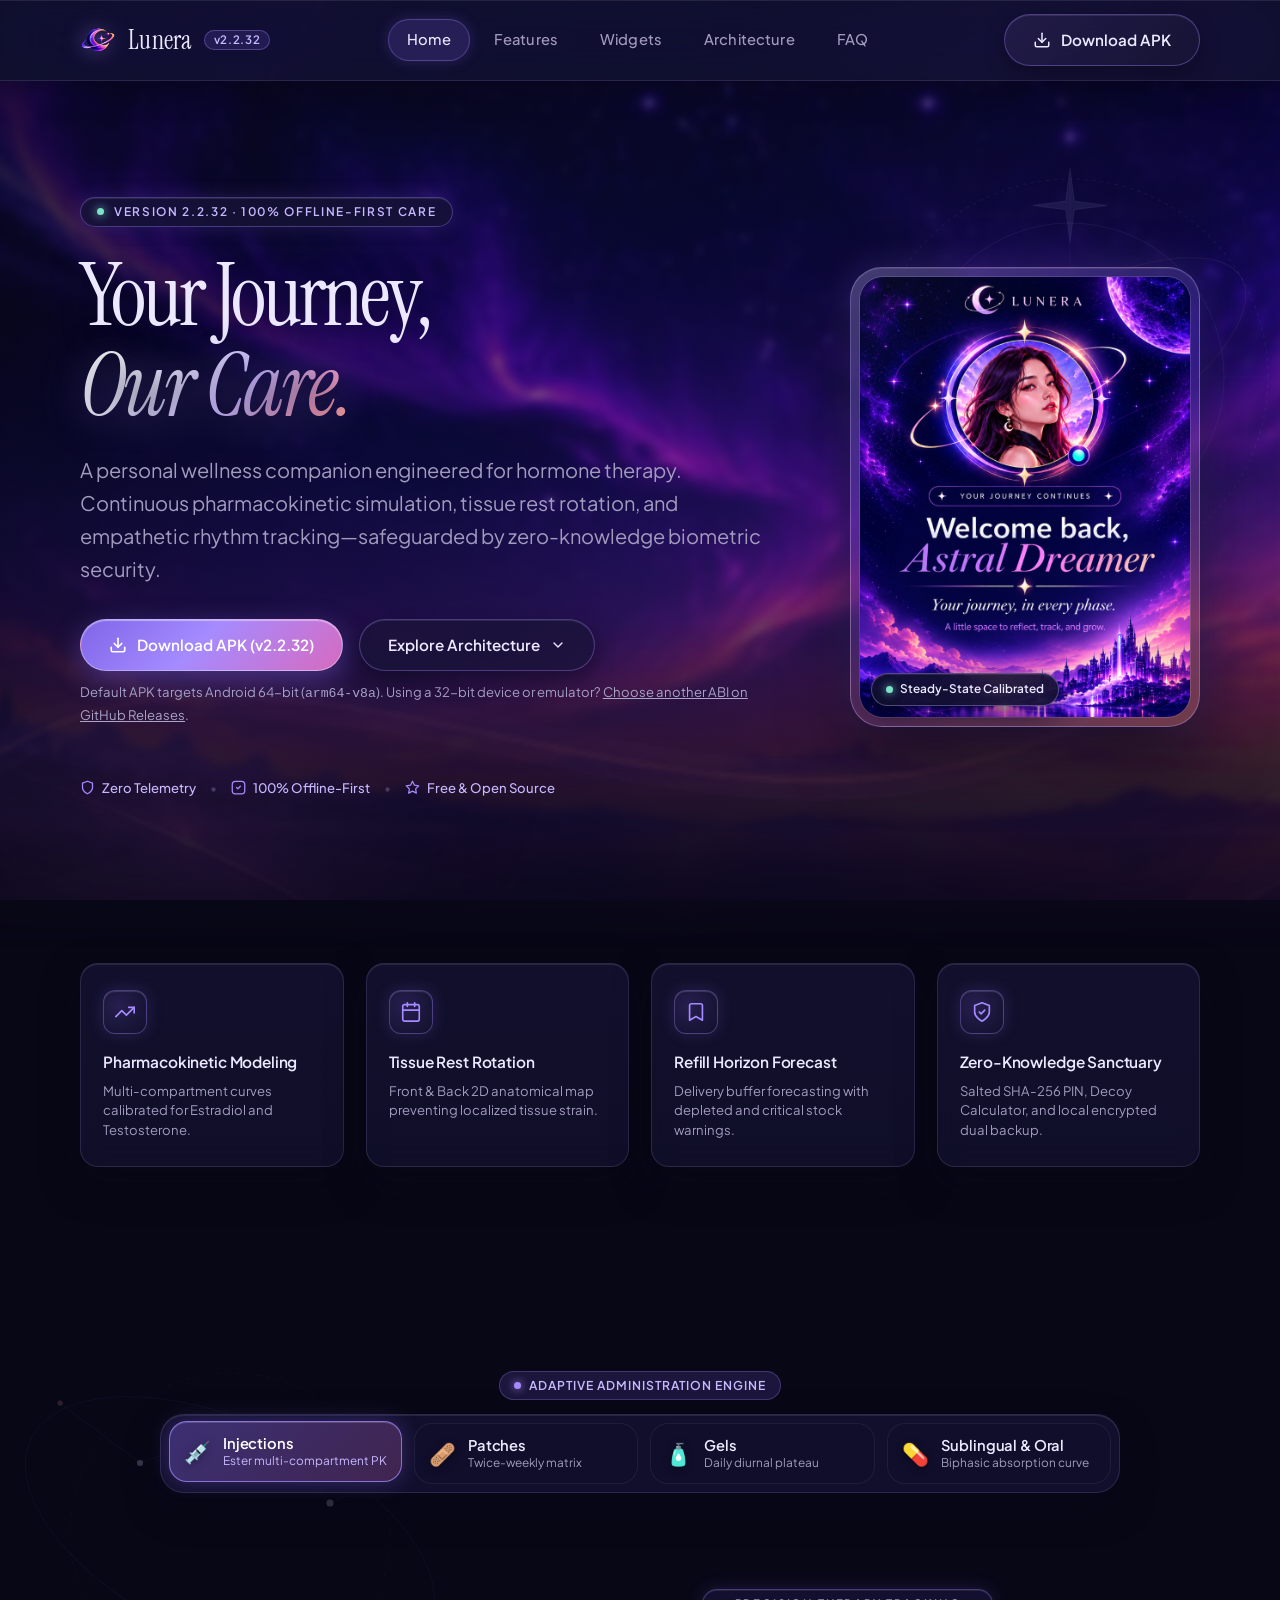
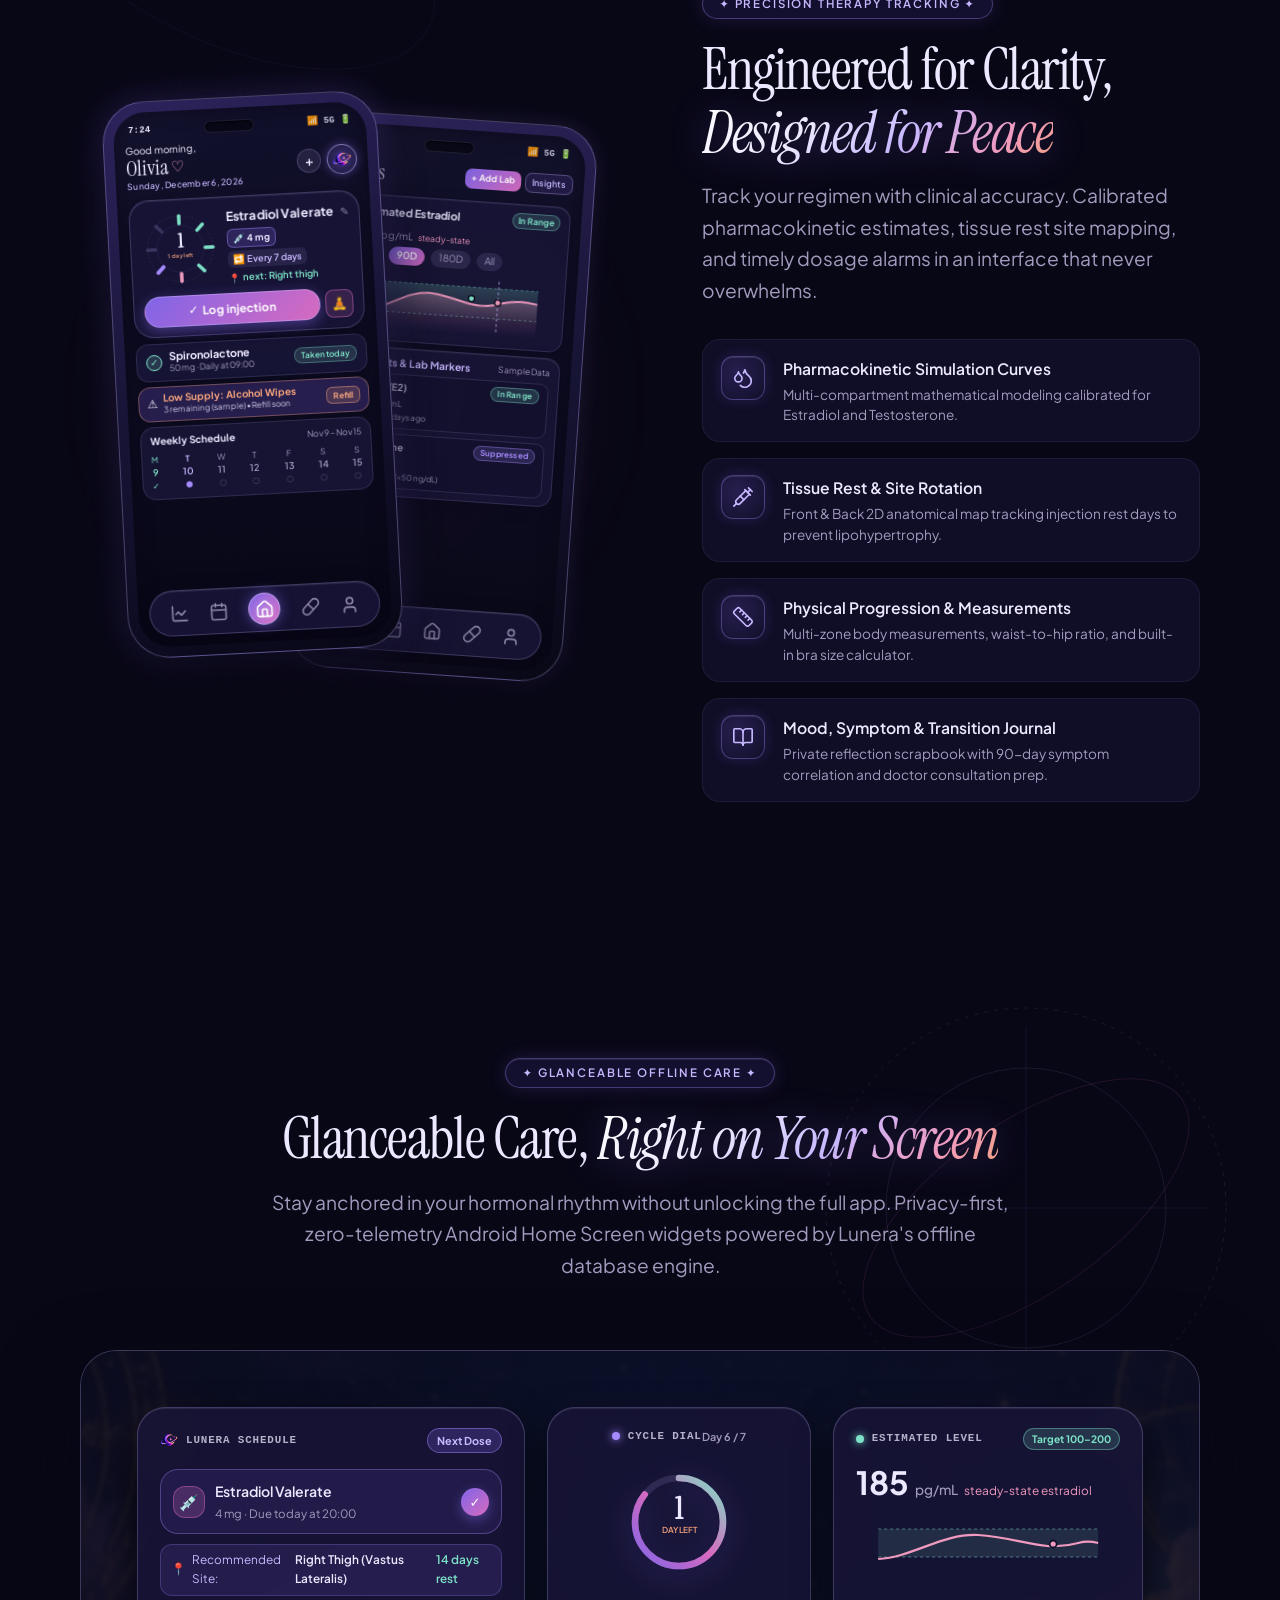
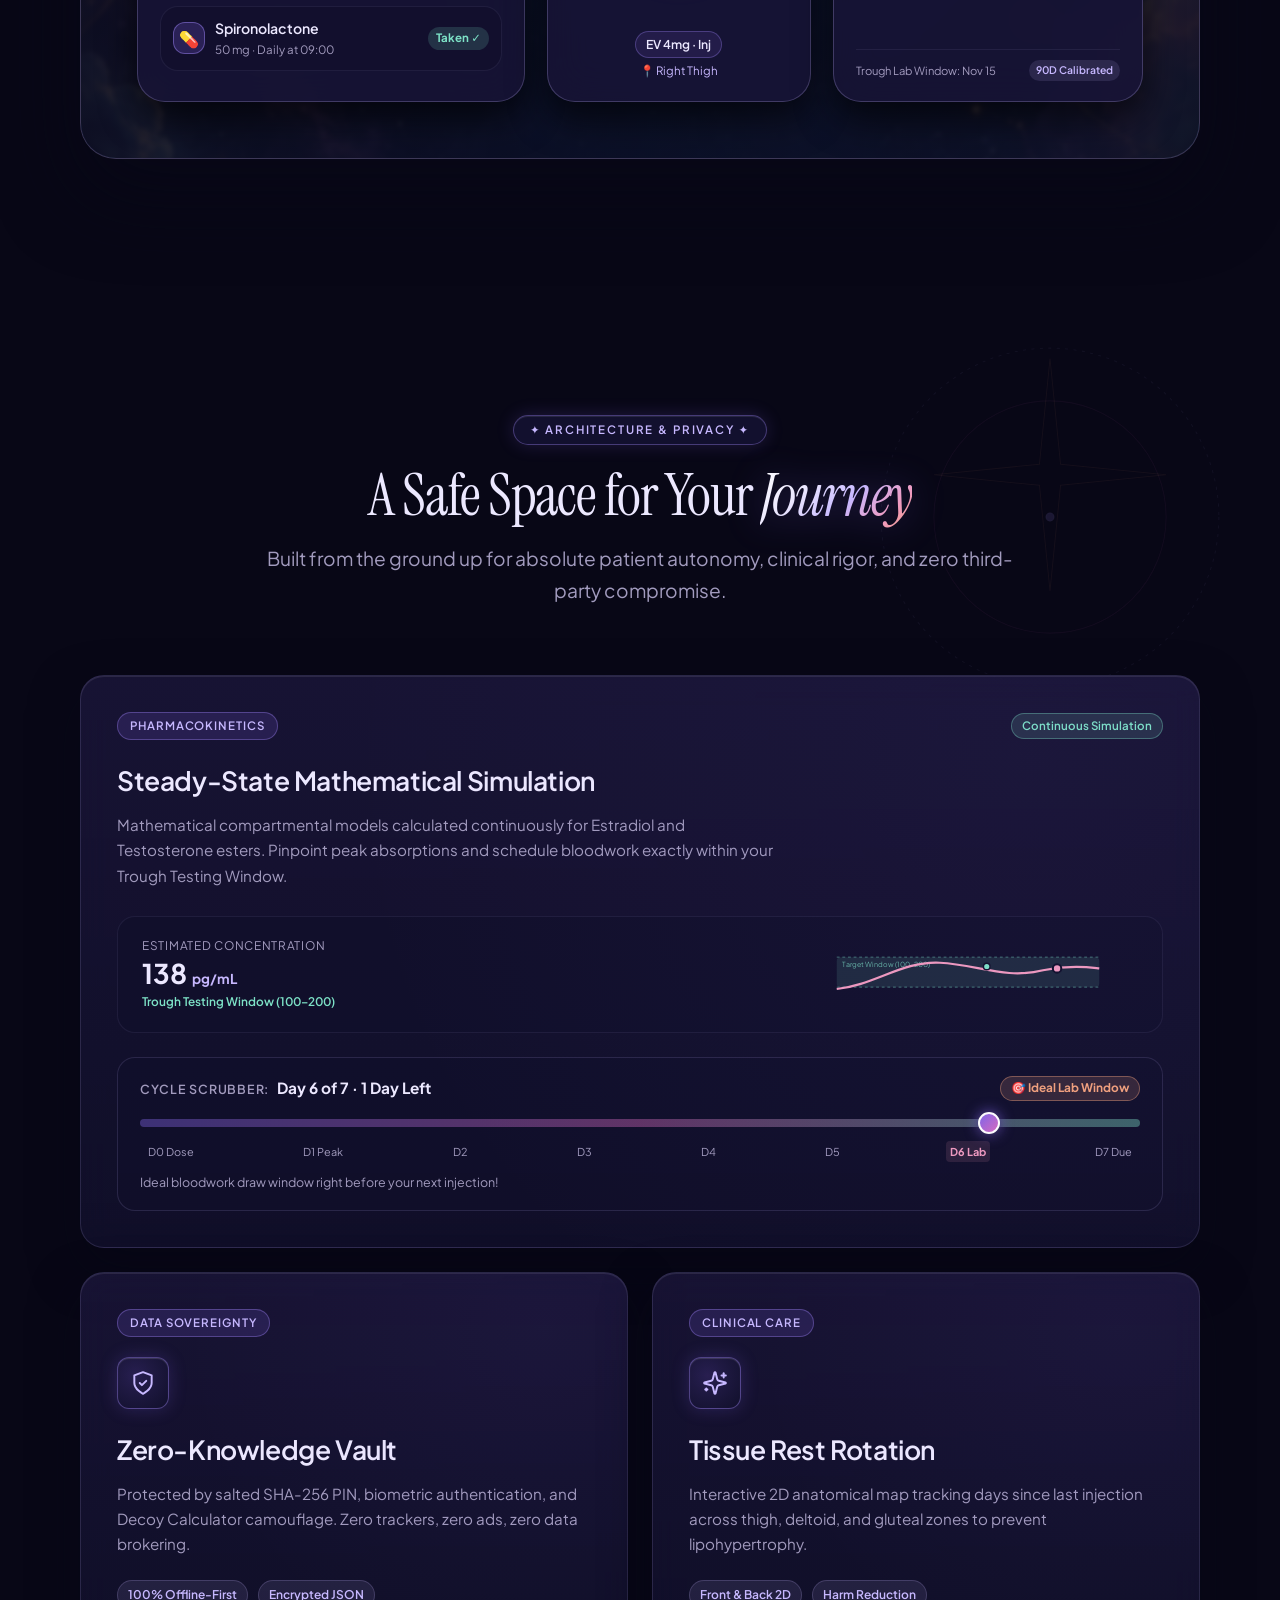
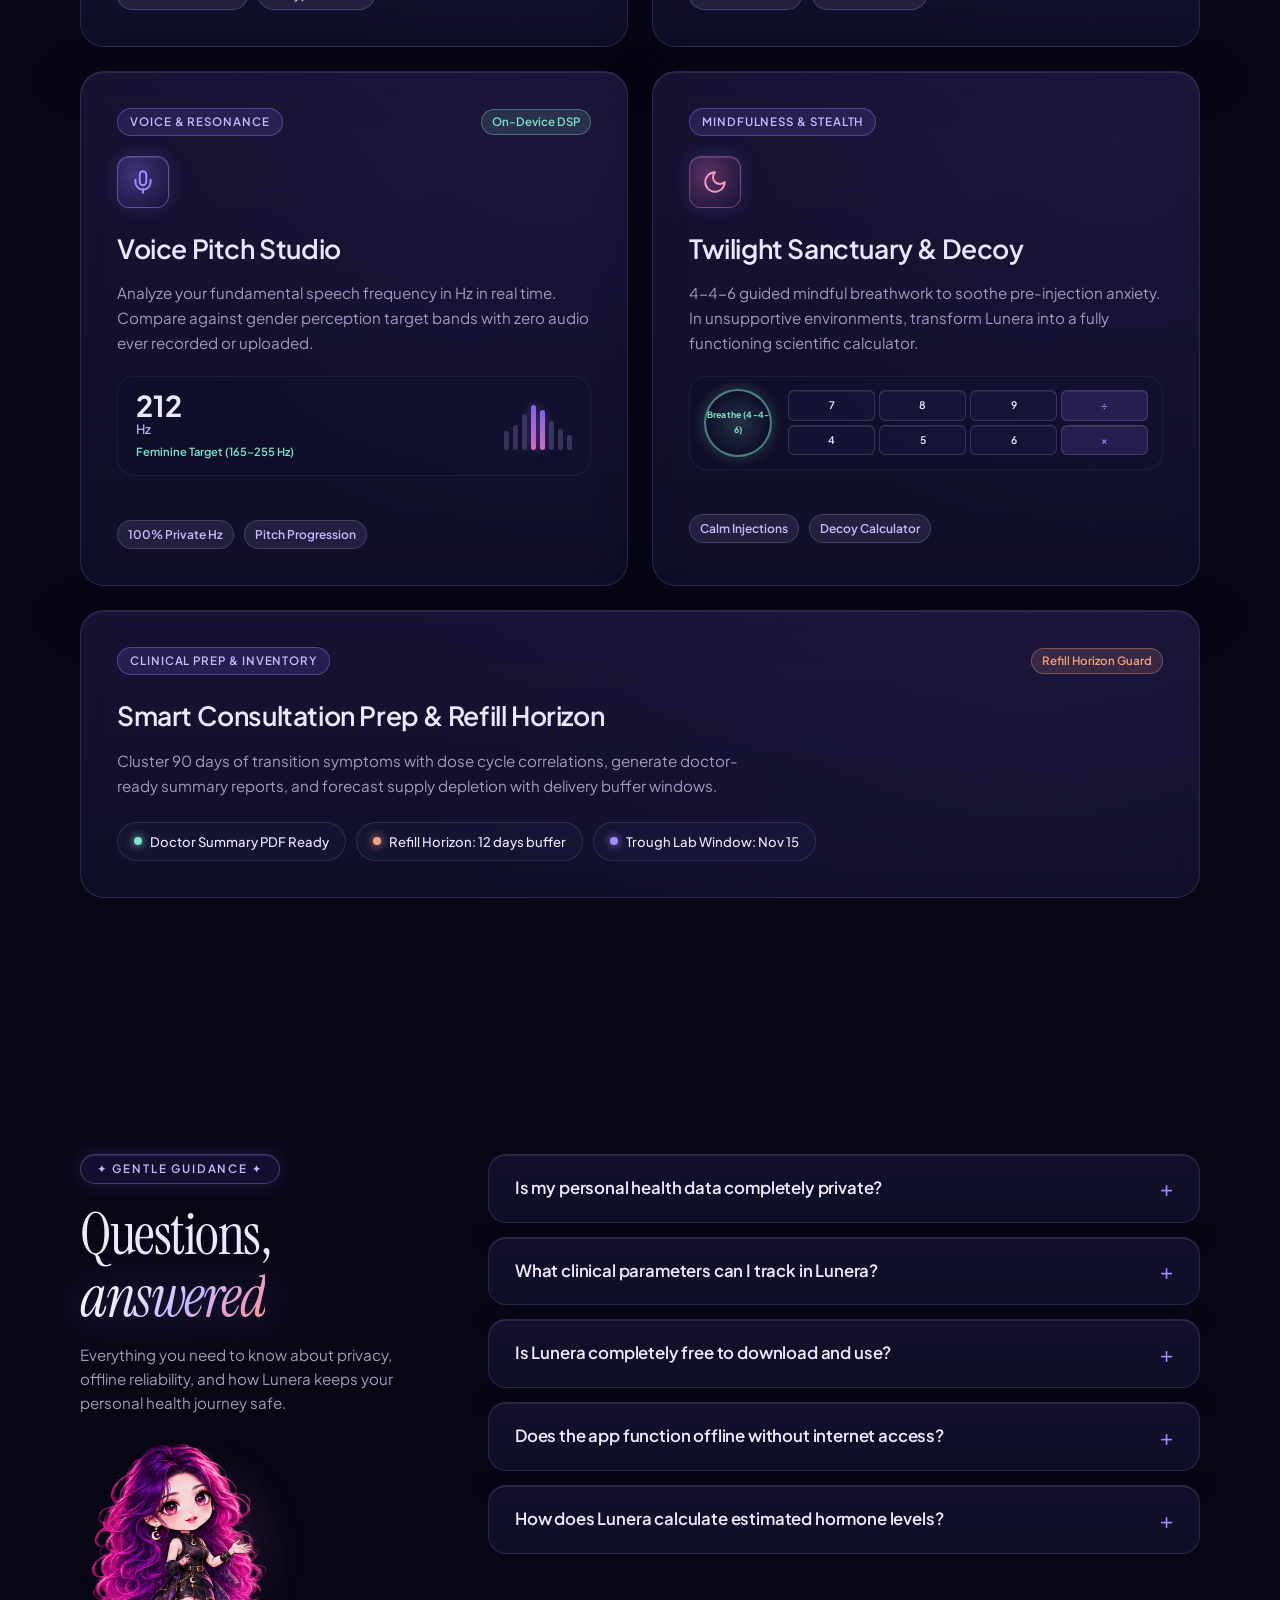
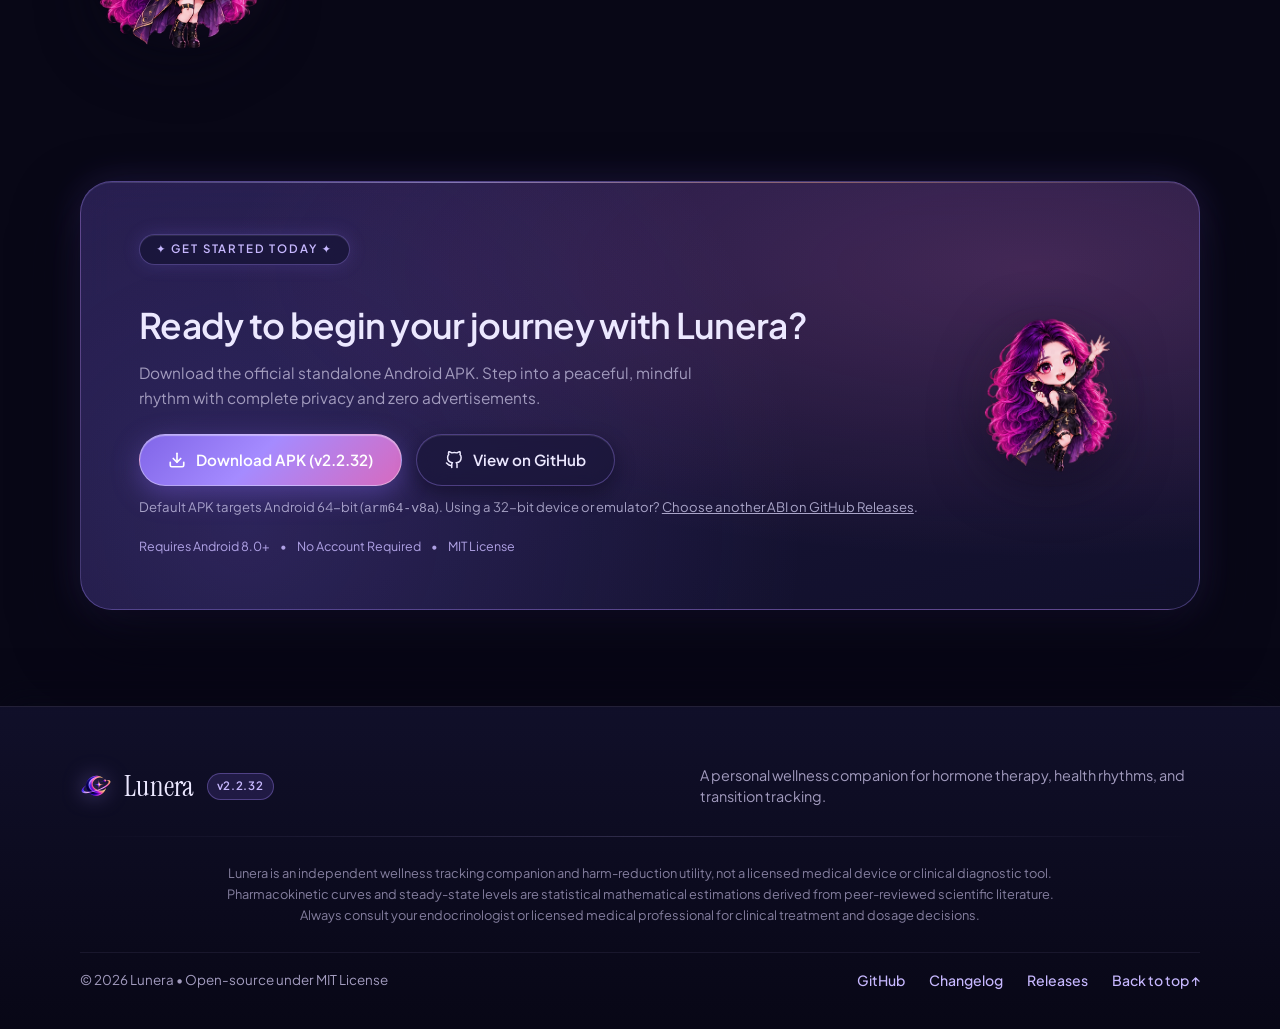
==== docs/index.html @ 84890cba "fix: repair Android RemoteViews widgets and split release APKs per ABI (v2.2.32)" ====
<!DOCTYPE html>
<html lang="en">
<head>
  <meta charset="utf-8">
  <meta name="viewport" content="width=device-width, initial-scale=1, viewport-fit=cover">
  <title>Lunera — Your Journey, Our Care | Hormone Therapy &amp; Wellness Companion</title>
  <meta name="description" content="Lunera is a private, clinical-grade wellness companion for hormone therapy. Pharmacokinetic modeling, tissue rest rotation, and empathetic rhythm tracking—safeguarded by biometric security.">
  <meta name="keywords" content="Lunera, HRT tracker, hormone therapy, estradiol, testosterone, pharmacokinetic simulation, bra size calculator, privacy health app, offline first, eternal dusk">
  <meta name="author" content="Lunera">
  <meta name="theme-color" content="#080716">

  <!-- Open Graph / Social Meta -->
  <meta property="og:type" content="website">
  <meta property="og:title" content="Lunera — Your Journey, Our Care">
  <meta property="og:description" content="A private, clinical-grade wellness companion for your HRT journey. Pharmacokinetic modeling, tissue rest rotation, and biometric security.">
  <meta property="og:image" content="images/logo.png">
  <meta name="twitter:card" content="summary_large_image">
  <meta name="twitter:title" content="Lunera — Your Journey, Our Care">
  <meta name="twitter:description" content="A personal health companion for your HRT journey.">
  <meta name="twitter:image" content="images/logo.png">

  <!-- Favicon -->
  <link rel="icon" type="image/png" href="images/icon.png">

  <!-- Fonts: Instrument Serif & Plus Jakarta Sans (Eternal Dusk) -->
  <link rel="preconnect" href="https://fonts.googleapis.com">
  <link rel="preconnect" href="https://fonts.gstatic.com" crossorigin>
  <link href="https://fonts.googleapis.com/css2?family=Instrument+Serif:ital@0;1&family=Plus+Jakarta+Sans:wght@300;400;500;600;700&display=swap" rel="stylesheet">

  <!-- Stylesheet -->
  <link rel="stylesheet" href="style.css">
</head>
<body>
  <!-- Ambient Atmospheric Lighting Elements -->
  <div class="ambient-mesh" aria-hidden="true">
    <div class="mesh-glow glow-top-right"></div>
    <div class="mesh-glow glow-mid-left"></div>
    <div class="mesh-glow glow-bottom-right"></div>
  </div>

  <!-- Site Header (Floating Frosted Glass Navigation Bar) -->
  <header class="site-header" id="site-header">
    <div class="nav-wrap">
      <a class="logo" href="#home" aria-label="Lunera home">
        <div class="logo-mark">
          <img src="images/logo.png" alt="Lunera Eternal Dusk Crescent" class="logo-img">
        </div>
        <span class="logo-text">Lunera</span>
        <span class="app-version-tag">v2.2.32</span>
      </a>
      <nav aria-label="Main Navigation">
        <ul class="nav-list">
          <li><a class="nav-link on" href="#home"><span>Home</span></a></li>
          <li><a class="nav-link" href="#features"><span>Features</span></a></li>
          <li><a class="nav-link" href="#widgets"><span>Widgets</span></a></li>
          <li><a class="nav-link" href="#architecture"><span>Architecture</span></a></li>
          <li><a class="nav-link" href="#faq"><span>FAQ</span></a></li>
        </ul>
      </nav>
      <div class="header-action-group">
        <a class="btn btn-header-cta apk-download-btn" href="https://github.com/valynlove/lunera/releases/latest/download/Lunera.apk">
          <span class="btn-shimmer" aria-hidden="true"></span>
          <svg class="btn-svg-ico" viewBox="0 0 24 24" fill="none" stroke="currentColor" stroke-width="2" stroke-linecap="round" stroke-linejoin="round" aria-hidden="true">
            <path d="M21 15v4a2 2 0 0 1-2 2H5a2 2 0 0 1-2-2v-4"/>
            <polyline points="7 10 12 15 17 10"/>
            <line x1="12" y1="15" x2="12" y2="3"/>
          </svg>
          <span>Download APK</span>
        </a>
      </div>
    </div>
  </header>

  <!-- Hero Section (Spacious Editorial Art Direction) -->
  <section class="hero" id="home">
    <div class="hero-backdrop" aria-hidden="true"></div>
    <div class="hero-inner">
      <!-- Eternal Dusk Orbital Watermark -->
      <svg class="bg-watermark wm-hero" viewBox="0 0 400 400" fill="none" stroke="rgba(199,184,255,0.12)" stroke-width="1" aria-hidden="true">
        <circle cx="200" cy="200" r="180" stroke-dasharray="3 4"/>
        <circle cx="200" cy="200" r="140"/>
        <circle cx="200" cy="200" r="95" stroke-dasharray="2 3" stroke="rgba(215,106,191,0.14)"/>
        <circle cx="200" cy="200" r="45"/>
        <line x1="20" y1="200" x2="380" y2="200" stroke="rgba(165,139,255,0.08)"/>
        <line x1="200" y1="20" x2="200" y2="380" stroke="rgba(165,139,255,0.08)"/>
        <ellipse cx="200" cy="200" rx="180" ry="70" transform="rotate(-30 200 200)" stroke="rgba(242,161,124,0.12)"/>
        <polygon points="200,10 204,40 234,44 204,48 200,78 196,48 166,44 196,40" fill="rgba(199,184,255,0.16)"/>
      </svg>

      <div class="hero-copy">
        <div class="hero-kicker">
          <span class="kicker-glow-dot" aria-hidden="true"></span>
          <span>Version 2.2.32 · 100% Offline-First Care</span>
        </div>
        <h1 class="hero-title">
          Your Journey,<br>
          <em class="hero-title-accent">Our Care.</em>
        </h1>
        <p class="hero-lead">
          A personal wellness companion engineered for hormone therapy. Continuous pharmacokinetic simulation, tissue rest rotation, and empathetic rhythm tracking—safeguarded by zero-knowledge biometric security.
        </p>
        <div class="hero-actions">
          <a class="btn btn-primary apk-download-btn" id="hero-download-btn" href="https://github.com/valynlove/lunera/releases/latest/download/Lunera.apk">
            <span class="btn-shimmer" aria-hidden="true"></span>
            <svg class="btn-svg-ico" viewBox="0 0 24 24" fill="none" stroke="currentColor" stroke-width="2.2" stroke-linecap="round" stroke-linejoin="round" aria-hidden="true">
              <path d="M21 15v4a2 2 0 0 1-2 2H5a2 2 0 0 1-2-2v-4"/>
              <polyline points="7 10 12 15 17 10"/>
              <line x1="12" y1="15" x2="12" y2="3"/>
            </svg>
            <span>Download APK</span>
          </a>
          <a class="btn btn-secondary" href="#features">
            <span>Explore Architecture</span>
            <svg class="btn-arrow" viewBox="0 0 24 24" fill="none" stroke="currentColor" stroke-width="2" stroke-linecap="round" stroke-linejoin="round" aria-hidden="true">
              <polyline points="6 9 12 15 18 9"/>
            </svg>
          </a>
        </div>
        <p class="hero-abi-note" style="margin-top: 10px; font-size: 0.82rem; color: var(--text-muted, #a9a4c8);">
          Default APK targets Android 64-bit (<code>arm64-v8a</code>). Using a 32-bit device or emulator?
          <a href="https://github.com/valynlove/lunera/releases/latest" target="_blank" rel="noopener noreferrer" style="color: inherit; text-decoration: underline;">Choose another ABI on GitHub Releases</a>.
        </p>
        <div class="hero-proof-bar">
          <div class="proof-item">
            <svg class="proof-icon" viewBox="0 0 24 24" fill="none" stroke="currentColor" stroke-width="2" stroke-linecap="round" stroke-linejoin="round" aria-hidden="true">
              <path d="M12 22s8-4 8-10V5l-8-3-8 3v7c0 6 8 10 8 10z"/>
            </svg>
            <span>Zero Telemetry</span>
          </div>
          <span class="proof-dot" aria-hidden="true">•</span>
          <div class="proof-item">
            <svg class="proof-icon" viewBox="0 0 24 24" fill="none" stroke="currentColor" stroke-width="2" stroke-linecap="round" stroke-linejoin="round" aria-hidden="true">
              <rect x="2" y="2" width="20" height="20" rx="5" ry="5"/>
              <path d="m9 12 2 2 4-4"/>
            </svg>
            <span>100% Offline-First</span>
          </div>
          <span class="proof-dot" aria-hidden="true">•</span>
          <div class="proof-item">
            <svg class="proof-icon" viewBox="0 0 24 24" fill="none" stroke="currentColor" stroke-width="2" stroke-linecap="round" stroke-linejoin="round" aria-hidden="true">
              <polygon points="12 2 15.09 8.26 22 9.27 17 14.14 18.18 21.02 12 17.77 5.82 21.02 7 14.14 2 9.27 8.91 8.26 12 2"/>
            </svg>
            <span>Free &amp; Open Source</span>
          </div>
        </div>
      </div>

      <div class="hero-card-wrap">
        <figure class="hero-showcase-card">
          <img src="images/hero_card_dusk.jpg" alt="Lunera Eternal Dusk companion showcase card" loading="eager">
          <div class="hero-card-sheen" aria-hidden="true"></div>
          <div class="hero-card-floating-badge" aria-hidden="true">
            <span class="badge-dot-mint"></span>
            <span>Steady-State Calibrated</span>
          </div>
        </figure>
      </div>
    </div>
  </section>

  <div class="wrap">
    <!-- Highlights & Architectural Telemetry Strip -->
    <section class="telemetry-strip" aria-label="Core Capabilities">
      <div class="telemetry-grid">
        <div class="telemetry-card">
          <div class="telemetry-icon-box">
            <svg class="lucide-ico" viewBox="0 0 24 24" fill="none" stroke="currentColor" stroke-width="1.8" stroke-linecap="round" stroke-linejoin="round" aria-hidden="true">
              <polyline points="22 7 13.5 15.5 8.5 10.5 2 17"/>
              <polyline points="16 7 22 7 22 13"/>
            </svg>
          </div>
          <div class="telemetry-content">
            <h3 class="telemetry-title">Pharmacokinetic Modeling</h3>
            <p class="telemetry-desc">Multi-compartment curves calibrated for Estradiol and Testosterone.</p>
          </div>
        </div>

        <div class="telemetry-card">
          <div class="telemetry-icon-box">
            <svg class="lucide-ico" viewBox="0 0 24 24" fill="none" stroke="currentColor" stroke-width="1.8" stroke-linecap="round" stroke-linejoin="round" aria-hidden="true">
              <path d="M8 2v4"/>
              <path d="M16 2v4"/>
              <rect width="18" height="18" x="3" y="4" rx="2"/>
              <path d="M3 10h18"/>
            </svg>
          </div>
          <div class="telemetry-content">
            <h3 class="telemetry-title">Tissue Rest Rotation</h3>
            <p class="telemetry-desc">Front &amp; Back 2D anatomical map preventing localized tissue strain.</p>
          </div>
        </div>

        <div class="telemetry-card">
          <div class="telemetry-icon-box">
            <svg class="lucide-ico" viewBox="0 0 24 24" fill="none" stroke="currentColor" stroke-width="1.8" stroke-linecap="round" stroke-linejoin="round" aria-hidden="true">
              <path d="m19 21-7-4-7 4V5a2 2 0 0 1 2-2h10a2 2 0 0 1 2 2v16z"/>
            </svg>
          </div>
          <div class="telemetry-content">
            <h3 class="telemetry-title">Refill Horizon Forecast</h3>
            <p class="telemetry-desc">Delivery buffer forecasting with depleted and critical stock warnings.</p>
          </div>
        </div>

        <div class="telemetry-card">
          <div class="telemetry-icon-box">
            <svg class="lucide-ico" viewBox="0 0 24 24" fill="none" stroke="currentColor" stroke-width="1.8" stroke-linecap="round" stroke-linejoin="round" aria-hidden="true">
              <path d="M12 22s8-4 8-10V5l-8-3-8 3v7c0 6 8 10 8 10z"/>
              <path d="m9 12 2 2 4-4"/>
            </svg>
          </div>
          <div class="telemetry-content">
            <h3 class="telemetry-title">Zero-Knowledge Sanctuary</h3>
            <p class="telemetry-desc">Salted SHA-256 PIN, Decoy Calculator, and local encrypted dual backup.</p>
          </div>
        </div>
      </div>
    </section>

    <!-- Comprehensive HRT Tracking Section (Dual Interactive In-App Mockups) -->
    <section class="track" id="features">
      <!-- Constellation Map Watermark -->
      <svg class="bg-watermark wm-track" viewBox="0 0 500 500" fill="none" stroke="rgba(165,139,255,0.12)" stroke-width="1" aria-hidden="true">
        <ellipse cx="250" cy="250" rx="220" ry="110" transform="rotate(25 250 250)"/>
        <circle cx="250" cy="250" r="160" stroke-dasharray="4 6" stroke="rgba(215,106,191,0.12)"/>
        <line x1="80" y1="120" x2="160" y2="180"/>
        <line x1="160" y1="180" x2="270" y2="140"/>
        <line x1="270" y1="140" x2="350" y2="220"/>
        <line x1="350" y1="220" x2="420" y2="190"/>
        <circle cx="80" cy="120" r="2.5" fill="rgba(242,161,124,0.35)"/>
        <circle cx="160" cy="180" r="3" fill="rgba(236,232,255,0.45)"/>
        <circle cx="270" cy="140" r="2.5" fill="rgba(215,106,191,0.35)"/>
        <circle cx="350" cy="220" r="3.5" fill="rgba(236,232,255,0.5)"/>
        <circle cx="420" cy="190" r="2.5" fill="rgba(199,184,255,0.4)"/>
      </svg>

      <!-- Multi-Route Administration Selector Pill Bar -->
      <div class="route-switcher-wrap" aria-label="Administration Routes">
        <div class="route-switcher-kicker">
          <span class="route-pulse-dot" aria-hidden="true"></span>
          <span>Adaptive Administration Engine</span>
        </div>
        <div class="route-pills-bar" role="tablist" aria-label="Select therapy route">
          <button class="route-pill active" data-route="inj" role="tab" aria-selected="true" title="Intramuscular & Subcutaneous Injections">
            <span class="route-pill-ico">💉</span>
            <div class="route-pill-text">
              <strong class="route-pill-name">Injections</strong>
              <span class="route-pill-detail">Ester multi-compartment PK</span>
            </div>
          </button>
          <button class="route-pill" data-route="patch" role="tab" aria-selected="false" title="Transdermal Matrix Patches">
            <span class="route-pill-ico">🩹</span>
            <div class="route-pill-text">
              <strong class="route-pill-name">Patches</strong>
              <span class="route-pill-detail">Twice-weekly matrix</span>
            </div>
          </button>
          <button class="route-pill" data-route="gel" role="tab" aria-selected="false" title="Transdermal Gel Application">
            <span class="route-pill-ico">🧴</span>
            <div class="route-pill-text">
              <strong class="route-pill-name">Gels</strong>
              <span class="route-pill-detail">Daily diurnal plateau</span>
            </div>
          </button>
          <button class="route-pill" data-route="oral" role="tab" aria-selected="false" title="Sublingual & Oral Micronized">
            <span class="route-pill-ico">💊</span>
            <div class="route-pill-text">
              <strong class="route-pill-name">Sublingual &amp; Oral</strong>
              <span class="route-pill-detail">Biphasic absorption curve</span>
            </div>
          </button>
        </div>
      </div>

      <div class="phones" aria-hidden="true">
        <!-- Phone Mockup A: Home Screen (Foreground) -->
        <div class="phone a">
          <div class="screen phone-screen-app">
            <!-- Hardware Device Status Bar -->
            <div class="device-status-bar">
              <span class="status-time" id="phone-time-display">9:41</span>
              <span class="device-notch" aria-hidden="true"></span>
              <span class="status-icons">📶 5G 🔋</span>
            </div>

            <!-- In-App Home Header -->
            <div class="phone-header-row">
              <div class="phone-header-left">
                <span class="phone-header-greet" id="phone-greet-display">Good evening,</span>
                <span class="phone-header-name">Olivia <span class="phone-heart">♡</span></span>
                <span class="phone-header-date" id="phone-date-display">Monday, 9 November 2026</span>
              </div>
              <div class="phone-header-actions">
                <span class="phone-add-btn" title="Add Therapy">+</span>
                <div class="phone-avatar-badge">
                  <img src="images/logo.png" alt="Eternal Dusk Profile" class="phone-avatar-img">
                </div>
              </div>
            </div>

            <!-- Authentic Lunera DoseCard -->
            <div class="phone-dose-main-card">
              <div class="dose-card-top">
                <!-- Radial Cycle Dial -->
                <div class="dose-dial-wrap">
                  <svg class="phone-dial-svg" id="mockup-dial-svg" viewBox="0 0 100 100">
                    <circle cx="50" cy="50" r="42" fill="none" stroke="rgba(199,184,255,0.16)" stroke-width="1" stroke-dasharray="2,3"/>
                    <circle cx="50" cy="50" r="30" fill="none" stroke="rgba(165,139,255,0.14)" stroke-width="0.8"/>
                    <line x1="50" y1="8" x2="50" y2="18" stroke="#7DE2C7" stroke-width="4.5" stroke-linecap="round"/>
                    <line x1="79.7" y1="20.3" x2="72.6" y2="27.4" stroke="#7DE2C7" stroke-width="4.5" stroke-linecap="round"/>
                    <line x1="92" y1="50" x2="82" y2="50" stroke="#7DE2C7" stroke-width="4.5" stroke-linecap="round"/>
                    <line x1="79.7" y1="79.7" x2="72.6" y2="72.6" stroke="#7DE2C7" stroke-width="4.5" stroke-linecap="round"/>
                    <line x1="50" y1="92" x2="50" y2="82" stroke="#F09ABF" stroke-width="4.5" stroke-linecap="round"/>
                    <line x1="20.3" y1="79.7" x2="27.4" y2="72.6" stroke="#A58BFF" stroke-width="5" stroke-linecap="round"/>
                    <line x1="8" y1="50" x2="18" y2="50" stroke="rgba(199,184,255,0.20)" stroke-width="4.5" stroke-linecap="round"/>
                    <line x1="20.3" y1="20.3" x2="27.4" y2="27.4" stroke="rgba(199,184,255,0.20)" stroke-width="4.5" stroke-linecap="round"/>
                    <text x="50" y="49" id="mockup-dial-num" text-anchor="middle" font-family="'Instrument Serif', Georgia, serif" font-size="26" font-weight="600" fill="#ECE8FF">1</text>
                    <text x="50" y="61" id="mockup-dial-sub" text-anchor="middle" font-family="'Plus Jakarta Sans', sans-serif" font-size="7" font-weight="600" fill="#F2A17C" letter-spacing="0.4">1 day left</text>
                  </svg>
                </div>

                <!-- Therapy Details & Presets -->
                <div class="dose-info-wrap">
                  <div class="dose-title-row">
                    <span class="dose-therapy-name" id="mockup-therapy-name">Estradiol Valerate</span>
                    <span class="dose-edit-ico">✎</span>
                  </div>
                  <div class="dose-pills-row">
                    <span class="dose-pill-peony" id="mockup-dose-pill-main">
                      <span class="dose-pill-ico" id="mockup-dose-ico">💉</span>
                      <span id="mockup-dose-amount">4 mg</span>
                    </span>
                    <span class="dose-pill-subtle" id="mockup-dose-pill-interval">
                      <span class="dose-pill-ico">🔁</span>
                      <span id="mockup-dose-schedule">Every 7 days</span>
                    </span>
                  </div>
                  <div class="dose-site-row">
                    <span class="dose-site-ico">📍</span>
                    <span class="dose-site-text" id="mockup-dose-site">next: Right thigh</span>
                  </div>
                </div>
              </div>

              <!-- Primary Log Injection + Guided Calm Injection Button -->
              <div class="dose-actions-row">
                <div class="dose-log-btn">
                  <span class="dose-btn-ico">✓</span>
                  <span>Log injection</span>
                </div>
                <div class="dose-calm-btn" title="Guided Calm Injection">
                  <span>🧘</span>
                </div>
              </div>
            </div>

            <!-- Secondary Daily Oral Therapy (Spironolactone) -->
            <div class="phone-secondary-dose-card">
              <div class="sec-dose-left">
                <span class="sec-dose-check">✓</span>
                <div class="sec-dose-meta">
                  <strong class="sec-dose-name">Spironolactone</strong>
                  <span class="sec-dose-sub">50 mg · Daily at 09:00</span>
                </div>
              </div>
              <span class="sec-dose-badge">Taken today</span>
            </div>

            <!-- In-App Low Supply Alert -->
            <div class="phone-supply-alert">
              <span class="supply-alert-ico">⚠️</span>
              <div class="supply-alert-info">
                <strong class="supply-alert-title">Low Supply: Alcohol Wipes</strong>
                <span class="supply-alert-sub">3 remaining (sample) • Refill soon</span>
              </div>
              <span class="supply-alert-badge">Refill</span>
            </div>

            <!-- Weekly Schedule Overview -->
            <div class="home-week-card">
              <div class="home-week-hdr">
                <span class="home-week-title">Weekly Schedule</span>
                <span class="home-week-sub">Nov 9 – Nov 15</span>
              </div>
              <div class="home-week-days">
                <div class="week-day-col done">
                  <span class="w-day">M</span>
                  <span class="w-num">9</span>
                  <span class="w-dot done">✓</span>
                </div>
                <div class="week-day-col active">
                  <span class="w-day">T</span>
                  <span class="w-num">10</span>
                  <span class="w-dot active">●</span>
                </div>
                <div class="week-day-col">
                  <span class="w-day">W</span>
                  <span class="w-num">11</span>
                  <span class="w-dot">○</span>
                </div>
                <div class="week-day-col">
                  <span class="w-day">T</span>
                  <span class="w-num">12</span>
                  <span class="w-dot">○</span>
                </div>
                <div class="week-day-col">
                  <span class="w-day">F</span>
                  <span class="w-num">13</span>
                  <span class="w-dot">○</span>
                </div>
                <div class="week-day-col">
                  <span class="w-day">S</span>
                  <span class="w-num">14</span>
                  <span class="w-dot">○</span>
                </div>
                <div class="week-day-col">
                  <span class="w-day">S</span>
                  <span class="w-num">15</span>
                  <span class="w-dot">○</span>
                </div>
              </div>
            </div>

            <!-- 5-Tab Floating Dock -->
            <div class="phone-dock">
              <svg class="dock-ico" viewBox="0 0 24 24" fill="none" stroke="currentColor" stroke-width="2" stroke-linecap="round" stroke-linejoin="round" aria-label="Levels">
                <path d="M3 3v16a2 2 0 0 0 2 2h16"/>
                <path d="m19 9-5 5-4-4-3 3"/>
              </svg>
              <svg class="dock-ico" viewBox="0 0 24 24" fill="none" stroke="currentColor" stroke-width="2" stroke-linecap="round" stroke-linejoin="round" aria-label="Calendar">
                <path d="M8 2v4"/>
                <path d="M16 2v4"/>
                <rect width="18" height="18" x="3" y="4" rx="2"/>
                <path d="M3 10h18"/>
              </svg>
              <div class="dock-ico-active-wrap">
                <svg class="dock-ico dock-active" viewBox="0 0 24 24" fill="none" stroke="currentColor" stroke-width="2" stroke-linecap="round" stroke-linejoin="round" aria-label="Home">
                  <path d="M15 21v-8a1 1 0 0 0-1-1h-4a1 1 0 0 0-1 1v8"/>
                  <path d="M3 10a2 2 0 0 1 .709-1.528l7-5.999a2 2 0 0 1 2.582 0l7 5.999A2 2 0 0 1 21 10v9a2 2 0 0 1-2 2H5a2 2 0 0 1-2-2z"/>
                </svg>
              </div>
              <svg class="dock-ico" viewBox="0 0 24 24" fill="none" stroke="currentColor" stroke-width="2" stroke-linecap="round" stroke-linejoin="round" aria-label="Supplies">
                <path d="m10.5 20.5 10-10a4.95 4.95 0 1 0-7-7l-10 10a4.95 4.95 0 1 0 7 7Z"/>
                <path d="m8.5 8.5 7 7"/>
              </svg>
              <svg class="dock-ico" viewBox="0 0 24 24" fill="none" stroke="currentColor" stroke-width="2" stroke-linecap="round" stroke-linejoin="round" aria-label="More">
                <path d="M19 21v-2a4 4 0 0 0-4-4H9a4 4 0 0 0-4 4v2"/>
                <circle cx="12" cy="7" r="4"/>
              </svg>
            </div>
          </div>
        </div>

        <!-- Phone Mockup B: Levels Screen (Background) -->
        <div class="phone b">
          <div class="screen phone-screen-app">
            <!-- Hardware Device Status Bar -->
            <div class="device-status-bar">
              <span class="status-time">9:41</span>
              <span class="device-notch" aria-hidden="true"></span>
              <span class="status-icons">📶 5G 🔋</span>
            </div>

            <!-- Levels Header Row -->
            <div class="levels-header-row">
              <h4 class="levels-title">Levels</h4>
              <div class="levels-action-btns">
                <span class="levels-add-btn">+ Add Lab</span>
                <span class="levels-insights-btn">Insights</span>
              </div>
            </div>

            <!-- Estimated Hormone Simulation Card -->
            <div class="pcard level-main-card">
              <div class="level-card-top">
                <div class="level-card-title-group">
                  <span class="level-indicator-dot"></span>
                  <span class="level-hormone-name" id="mockup-level-title">Estimated Estradiol</span>
                </div>
                <span class="level-badge-mint" id="mockup-level-badge">In Range</span>
              </div>
              <div class="level-value-row">
                <span class="level-value-num" id="mockup-level-num">185</span>
                <span class="level-value-unit" id="mockup-level-unit">pg/mL</span>
                <span class="level-value-sub" id="mockup-level-sub">steady-state</span>
              </div>
              <div class="level-time-pills">
                <span class="pill">30D</span>
                <span class="pill pill-active">90D</span>
                <span class="pill">180D</span>
                <span class="pill">All</span>
              </div>
              <svg class="ch" viewBox="0 0 200 68">
                <defs>
                  <linearGradient id="chartTargetBand" x1="0" y1="0" x2="0" y2="1">
                    <stop offset="0%" stop-color="#7DE2C7" stop-opacity="0.22"/>
                    <stop offset="100%" stop-color="#7DE2C7" stop-opacity="0.04"/>
                  </linearGradient>
                  <linearGradient id="curveRoseGlow" x1="0" y1="0" x2="0" y2="1">
                    <stop offset="0%" stop-color="#F09ABF" stop-opacity="0.30"/>
                    <stop offset="100%" stop-color="#F09ABF" stop-opacity="0.0"/>
                  </linearGradient>
                </defs>
                <!-- Target therapeutic range 100-200 pg/mL -->
                <rect x="0" y="14" width="200" height="34" fill="url(#chartTargetBand)"/>
                <line x1="0" y1="14" x2="200" y2="14" stroke="#7DE2C7" stroke-width="0.8" stroke-dasharray="3,3" opacity="0.65"/>
                <line x1="0" y1="48" x2="200" y2="48" stroke="#7DE2C7" stroke-width="0.8" stroke-dasharray="3,3" opacity="0.65"/>
                <!-- Shaded area under the pharmacokinetic curve -->
                <path d="M0,50 C30,46 50,22 80,24 C110,26 130,42 160,30 C180,24 195,28 200,29 L200,68 L0,68 Z" fill="url(#curveRoseGlow)"/>
                <!-- Pharmacokinetic simulation curve -->
                <path d="M0,50 C30,46 50,22 80,24 C110,26 130,42 160,30 C180,24 195,28 200,29" fill="none" stroke="#F09ABF" stroke-width="2.2" id="mockup-chart-curve"/>
                <!-- Dashed Now Timeline Marker -->
                <line x1="155" y1="6" x2="155" y2="64" stroke="#C7B8FF" stroke-width="1.2" stroke-dasharray="3,3" opacity="0.75" id="mockup-chart-timeline"/>
                <!-- Current steady-state level marker -->
                <circle cx="155" cy="30" r="3.5" fill="#F09ABF" stroke="#090817" stroke-width="1.5" id="mockup-chart-dot"/>
                <!-- Verified Lab Dot -->
                <circle cx="125" cy="27" r="3.5" fill="#7DE2C7" stroke="#090817" stroke-width="1.5"/>
              </svg>
            </div>

            <!-- Blood Tests & Lab Markers Card -->
            <div class="pcard level-lab-card">
              <div class="level-lab-hdr">
                <span class="level-lab-title">Blood Tests &amp; Lab Markers</span>
                <span class="level-lab-date">Sample Data</span>
              </div>
              <div class="level-lab-grid">
                <div class="level-lab-item">
                  <div class="lab-item-hdr">
                    <span class="lab-name">Estradiol (E2)</span>
                    <span class="lab-badge-mint">In Range</span>
                  </div>
                  <strong class="lab-val">240 <small>pg/mL</small></strong>
                  <span class="lab-hint">Peak level · 7 days ago</span>
                </div>
                <div class="level-lab-item">
                  <div class="lab-item-hdr">
                    <span class="lab-name">Testosterone</span>
                    <span class="lab-badge-gold">Suppressed</span>
                  </div>
                  <strong class="lab-val">35 <small>ng/dL</small></strong>
                  <span class="lab-hint">Female range (&lt;50 ng/dL)</span>
                </div>
              </div>
            </div>

            <!-- 5-Tab Floating Dock -->
            <div class="phone-dock">
              <div class="dock-ico-active-wrap">
                <svg class="dock-ico dock-active" viewBox="0 0 24 24" fill="none" stroke="currentColor" stroke-width="2" stroke-linecap="round" stroke-linejoin="round" aria-label="Levels">
                  <path d="M3 3v16a2 2 0 0 0 2 2h16"/>
                  <path d="m19 9-5 5-4-4-3 3"/>
                </svg>
              </div>
              <svg class="dock-ico" viewBox="0 0 24 24" fill="none" stroke="currentColor" stroke-width="2" stroke-linecap="round" stroke-linejoin="round" aria-label="Calendar">
                <path d="M8 2v4"/>
                <path d="M16 2v4"/>
                <rect width="18" height="18" x="3" y="4" rx="2"/>
                <path d="M3 10h18"/>
              </svg>
              <svg class="dock-ico" viewBox="0 0 24 24" fill="none" stroke="currentColor" stroke-width="2" stroke-linecap="round" stroke-linejoin="round" aria-label="Home">
                <path d="M15 21v-8a1 1 0 0 0-1-1h-4a1 1 0 0 0-1 1v8"/>
                <path d="M3 10a2 2 0 0 1 .709-1.528l7-5.999a2 2 0 0 1 2.582 0l7 5.999A2 2 0 0 1 21 10v9a2 2 0 0 1-2 2H5a2 2 0 0 1-2-2z"/>
              </svg>
              <svg class="dock-ico" viewBox="0 0 24 24" fill="none" stroke="currentColor" stroke-width="2" stroke-linecap="round" stroke-linejoin="round" aria-label="Supplies">
                <path d="m10.5 20.5 10-10a4.95 4.95 0 1 0-7-7l-10 10a4.95 4.95 0 1 0 7 7Z"/>
                <path d="m8.5 8.5 7 7"/>
              </svg>
              <svg class="dock-ico" viewBox="0 0 24 24" fill="none" stroke="currentColor" stroke-width="2" stroke-linecap="round" stroke-linejoin="round" aria-label="More">
                <path d="M19 21v-2a4 4 0 0 0-4-4H9a4 4 0 0 0-4 4v2"/>
                <circle cx="12" cy="7" r="4"/>
              </svg>
            </div>
          </div>
        </div>
      </div>

      <!-- Features Narrative Column -->
      <div class="track-narrative">
        <span class="eyebrow-pill">✦ Precision Therapy Tracking ✦</span>
        <h2 class="section-title">
          Engineered for Clarity,<br>
          <em>Designed for Peace</em>
        </h2>
        <p class="section-lead">
          Track your regimen with clinical accuracy. Calibrated pharmacokinetic estimates, tissue rest site mapping, and timely dosage alarms in an interface that never overwhelms.
        </p>
        <ul class="feature-list">
          <li class="feature-item">
            <div class="feature-ico-box">
              <svg class="lucide-ico" viewBox="0 0 24 24" fill="none" stroke="currentColor" stroke-width="1.8" stroke-linecap="round" stroke-linejoin="round" aria-hidden="true">
                <path d="M7 16.3c2.2 0 4-1.83 4-4.05 0-1.16-.57-2.26-1.71-3.19S7.29 6.75 7 5.3c-.29 1.45-1.14 2.84-2.29 3.76S3 11.1 3 12.25c0 2.22 1.8 4.05 4 4.05z"/>
                <path d="M12.56 6.6A10.97 10.97 0 0 0 14 3.02c.5 2.5 2 4.9 4 6.5s3 3.5 3 5.5a6.98 6.98 0 0 1-11.91 4.97"/>
              </svg>
            </div>
            <div class="feature-text">
              <strong>Pharmacokinetic Simulation Curves</strong>
              <span>Multi-compartment mathematical modeling calibrated for Estradiol and Testosterone.</span>
            </div>
          </li>
          <li class="feature-item">
            <div class="feature-ico-box">
              <svg class="lucide-ico" viewBox="0 0 24 24" fill="none" stroke="currentColor" stroke-width="1.8" stroke-linecap="round" stroke-linejoin="round" aria-hidden="true">
                <path d="m18 2 4 4"/>
                <path d="m17 7 3-3"/>
                <path d="M19 9 8.7 19.3c-1 1-2.5 1-3.4 0l-.6-.6c-1-1-1-2.5 0-3.4L15 5"/>
                <path d="m9 11 4 4"/>
                <path d="m5 19-3 3"/>
                <path d="m14 4 6 6"/>
              </svg>
            </div>
            <div class="feature-text">
              <strong>Tissue Rest &amp; Site Rotation</strong>
              <span>Front &amp; Back 2D anatomical map tracking injection rest days to prevent lipohypertrophy.</span>
            </div>
          </li>
          <li class="feature-item">
            <div class="feature-ico-box">
              <svg class="lucide-ico" viewBox="0 0 24 24" fill="none" stroke="currentColor" stroke-width="1.8" stroke-linecap="round" stroke-linejoin="round" aria-hidden="true">
                <path d="M21.3 15.3a2.4 2.4 0 0 1 0 3.4l-2.6 2.6a2.4 2.4 0 0 1-3.4 0L2.7 8.7a2.41 2.41 0 0 1 0-3.4l2.6-2.6a2.41 2.41 0 0 1 3.4 0Z"/>
                <path d="m14.5 12.5 2-2"/>
                <path d="m11.5 9.5 2-2"/>
                <path d="m8.5 6.5 2-2"/>
                <path d="m17.5 15.5 2-2"/>
              </svg>
            </div>
            <div class="feature-text">
              <strong>Physical Progression &amp; Measurements</strong>
              <span>Multi-zone body measurements, waist-to-hip ratio, and built-in bra size calculator.</span>
            </div>
          </li>
          <li class="feature-item">
            <div class="feature-ico-box">
              <svg class="lucide-ico" viewBox="0 0 24 24" fill="none" stroke="currentColor" stroke-width="1.8" stroke-linecap="round" stroke-linejoin="round" aria-hidden="true">
                <path d="M12 7v14"/>
                <path d="M3 18a1 1 0 0 1-1-1V4a1 1 0 0 1 1-1h5a4 4 0 0 1 4 4 4 4 0 0 1 4-4h5a1 1 0 0 1 1 1v13a1 1 0 0 1-1 1h-6a3 3 0 0 0-3 3 3 3 0 0 0-3-3z"/>
              </svg>
            </div>
            <div class="feature-text">
              <strong>Mood, Symptom &amp; Transition Journal</strong>
              <span>Private reflection scrapbook with 90-day symptom correlation and doctor consultation prep.</span>
            </div>
          </li>
        </ul>
      </div>
    </section>

    <!-- Android Home Screen Widgets Showcase Section -->
    <section class="widgets-showcase" id="widgets" aria-label="Android Home Screen Widgets">
      <!-- Ambient Constellation Watermark -->
      <svg class="bg-watermark wm-widgets" viewBox="0 0 460 460" fill="none" stroke="rgba(199,184,255,0.10)" stroke-width="1" aria-hidden="true">
        <circle cx="230" cy="230" r="200" stroke-dasharray="4 6"/>
        <circle cx="230" cy="230" r="140"/>
        <line x1="50" y1="230" x2="410" y2="230" stroke="rgba(128,101,232,0.12)"/>
        <line x1="230" y1="50" x2="230" y2="410" stroke="rgba(128,101,232,0.12)"/>
        <ellipse cx="230" cy="230" rx="190" ry="85" transform="rotate(-35 230 230)" stroke="rgba(215,106,191,0.12)"/>
      </svg>

      <div class="section-header-center">
        <span class="eyebrow-pill">✦ Glanceable Offline Care ✦</span>
        <h2 class="section-title">Glanceable Care, <em>Right on Your Screen</em></h2>
        <p class="section-lead">
          Stay anchored in your hormonal rhythm without unlocking the full app. Privacy-first, zero-telemetry Android Home Screen widgets powered by Lunera's offline database engine.
        </p>
      </div>

      <div class="widgets-canvas-frame">
        <!-- Celestial Wallpaper Backing -->
        <div class="widgets-wallpaper-bg">
          <img src="images/celestial_bg.jpg" alt="Lunera Celestial Wallpaper" class="widgets-wallpaper-img" loading="lazy">
          <div class="widgets-wallpaper-scrim" aria-hidden="true"></div>
        </div>

        <div class="widgets-grid">
          <!-- Widget 1: ScheduleWidget (Dose Horizon & Injection Site) -->
          <div class="widget-card widget-schedule">
            <div class="widget-hdr">
              <div class="widget-brand">
                <img src="images/icon.png" alt="Lunera icon" class="widget-brand-ico">
                <span class="widget-brand-name">LUNERA SCHEDULE</span>
              </div>
              <span class="widget-pill-active">Next Dose</span>
            </div>
            <div class="widget-dose-item current">
              <div class="widget-dose-left">
                <div class="widget-dose-route-badge">💉</div>
                <div class="widget-dose-meta">
                  <div class="widget-dose-title">Estradiol Valerate</div>
                  <div class="widget-dose-sub">4 mg · Due today at 20:00</div>
                </div>
              </div>
              <div class="widget-dose-action">
                <span class="widget-check-btn" title="Quick Log">✓</span>
              </div>
            </div>
            <div class="widget-site-strip">
              <span class="widget-site-pin">📍</span>
              <span class="widget-site-label">Recommended Site:</span>
              <strong class="widget-site-zone">Right Thigh (Vastus Lateralis)</strong>
              <span class="widget-site-rest">14 days rest</span>
            </div>
            <div class="widget-dose-item secondary">
              <div class="widget-dose-left">
                <div class="widget-dose-route-badge oral">💊</div>
                <div class="widget-dose-meta">
                  <div class="widget-dose-title">Spironolactone</div>
                  <div class="widget-dose-sub">50 mg · Daily at 09:00</div>
                </div>
              </div>
              <span class="widget-status-tag taken">Taken ✓</span>
            </div>
          </div>

          <!-- Widget 2: HrtWidget (Cycle Arc & Remaining Days) -->
          <div class="widget-card widget-hrt">
            <div class="widget-hdr">
              <div class="widget-brand">
                <span class="widget-brand-dot"></span>
                <span class="widget-brand-name">CYCLE DIAL</span>
              </div>
              <span class="widget-status-mini">Day 6 / 7</span>
            </div>
            <div class="widget-hrt-dial-wrap">
              <svg class="widget-dial-svg" viewBox="0 0 100 100" aria-label="Cycle Dial Indicator">
                <defs>
                  <linearGradient id="widgetDialGrad" x1="0" y1="0" x2="1" y2="1">
                    <stop offset="0%" stop-color="#8065E8"/>
                    <stop offset="50%" stop-color="#D76ABF"/>
                    <stop offset="100%" stop-color="#7DE2C7"/>
                  </linearGradient>
                </defs>
                <circle cx="50" cy="50" r="40" fill="none" stroke="rgba(199,184,255,0.14)" stroke-width="6"/>
                <circle cx="50" cy="50" r="40" fill="none" stroke="url(#widgetDialGrad)" stroke-width="6" stroke-dasharray="251.2" stroke-dashoffset="36" stroke-linecap="round" transform="rotate(-90 50 50)"/>
                <text x="50" y="47" text-anchor="middle" font-family="'Instrument Serif', serif" font-size="28" font-weight="600" fill="#ECE8FF">1</text>
                <text x="50" y="60" text-anchor="middle" font-family="'Plus Jakarta Sans', sans-serif" font-size="7.5" font-weight="600" fill="#F2A17C">DAY LEFT</text>
              </svg>
            </div>
            <div class="widget-hrt-footer">
              <span class="widget-hrt-badge">EV 4mg · Inj</span>
              <span class="widget-hrt-site">📍 Right Thigh</span>
            </div>
          </div>

          <!-- Widget 3: LevelWidget (Hormone Concentration Curve & Target Range) -->
          <div class="widget-card widget-level">
            <div class="widget-hdr">
              <div class="widget-brand">
                <span class="widget-brand-dot mint"></span>
                <span class="widget-brand-name">ESTIMATED LEVEL</span>
              </div>
              <span class="widget-badge-mint">Target 100–200</span>
            </div>
            <div class="widget-level-stat">
              <div class="widget-level-num">185 <small>pg/mL</small></div>
              <div class="widget-level-sub">steady-state estradiol</div>
            </div>
            <div class="widget-level-chart">
              <svg viewBox="0 0 220 54" class="widget-chart-svg" aria-hidden="true">
                <rect x="0" y="10" width="220" height="28" fill="rgba(125,226,199,0.12)" rx="3"/>
                <line x1="0" y1="10" x2="220" y2="10" stroke="#7DE2C7" stroke-width="0.8" stroke-dasharray="3,3" opacity="0.6"/>
                <line x1="0" y1="38" x2="220" y2="38" stroke="#7DE2C7" stroke-width="0.8" stroke-dasharray="3,3" opacity="0.6"/>
                <path d="M0,40 C35,38 65,14 100,16 C140,18 165,34 200,24 C210,21 216,23 220,24" fill="none" stroke="#F09ABF" stroke-width="2.2"/>
                <circle cx="175" cy="25" r="3.5" fill="#F09ABF" stroke="#11102B" stroke-width="1.8"/>
              </svg>
            </div>
            <div class="widget-level-footer">
              <span>Trough Lab Window: Nov 15</span>
              <span class="widget-footer-pill">90D Calibrated</span>
            </div>
          </div>
        </div>
      </div>
    </section>

    <!-- Architecture & Bento Grid (Linear/Figma-Style Asymmetric Visual Grid) -->
    <section class="bento-section" id="architecture">
      <!-- Watermark Horizon Geometry -->
      <svg class="bg-watermark wm-why" viewBox="0 0 360 360" fill="none" stroke="rgba(199,184,255,0.12)" stroke-width="1" aria-hidden="true">
        <circle cx="180" cy="180" r="160" stroke-dasharray="3 5"/>
        <circle cx="180" cy="180" r="110" stroke="rgba(215,106,191,0.12)"/>
        <polygon points="180,30 190,130 290,140 190,150 180,250 170,150 70,140 170,130" stroke="rgba(242,161,124,0.12)"/>
        <circle cx="180" cy="180" r="4" fill="rgba(165,139,255,0.28)"/>
      </svg>

      <div class="section-header-center">
        <span class="eyebrow-pill">✦ Architecture &amp; Privacy ✦</span>
        <h2 class="section-title">A Safe Space for Your <em>Journey</em></h2>
        <p class="section-lead">
          Built from the ground up for absolute patient autonomy, clinical rigor, and zero third-party compromise.
        </p>
      </div>

      <div class="bento-grid">
        <!-- Bento 1: Pharmacokinetic Intelligence + Interactive 7-Day Cycle Scrubber (Wide Hero Tile) -->
        <div class="bento-card bento-wide">
          <div class="bento-card-aura" aria-hidden="true"></div>
          <div class="bento-header">
            <span class="bento-pill-tag">Pharmacokinetics</span>
            <span class="bento-status-pill" id="scrubber-status-pill">Continuous Simulation</span>
          </div>
          <div class="bento-copy">
            <h3 class="bento-title">Steady-State Mathematical Simulation</h3>
            <p class="bento-desc">
              Mathematical compartmental models calculated continuously for Estradiol and Testosterone esters. Pinpoint peak absorptions and schedule bloodwork exactly within your Trough Testing Window.
            </p>
          </div>

          <div class="bento-visual-preview">
            <div class="preview-metric-box">
              <span class="preview-metric-label">Estimated Concentration</span>
              <div class="preview-metric-val" id="scrubber-metric-num">185 <small>pg/mL</small></div>
              <span class="preview-metric-tag in-range" id="scrubber-metric-badge">In Therapeutic Target (100–200)</span>
            </div>
            <div class="preview-chart-sim">
              <svg viewBox="0 0 280 64" class="bento-svg-chart" id="bento-svg-chart" aria-hidden="true">
                <rect x="0" y="14" width="280" height="32" fill="rgba(125,226,199,0.12)" rx="4"/>
                <line x1="0" y1="14" x2="280" y2="14" stroke="#7DE2C7" stroke-width="0.8" stroke-dasharray="3,3" opacity="0.6"/>
                <line x1="0" y1="46" x2="280" y2="46" stroke="#7DE2C7" stroke-width="0.8" stroke-dasharray="3,3" opacity="0.6"/>
                <!-- Target band label -->
                <text x="6" y="24" font-size="7.5" fill="#7DE2C7" opacity="0.75" font-family="'Plus Jakarta Sans', sans-serif">Target Window (100–200)</text>
                <path d="M0,48 C40,44 70,18 110,20 C150,22 180,38 220,28 C250,22 270,25 280,26" fill="none" stroke="#F09ABF" stroke-width="2.4" id="bento-chart-curve"/>
                <!-- Interactive Scrubber Indicator Circle -->
                <circle cx="220" cy="28" r="4.5" fill="#F09ABF" stroke="#11102B" stroke-width="2.2" id="bento-scrubber-dot"/>
                <!-- Verified Bloodwork Lab Dot -->
                <circle cx="160" cy="24" r="3.5" fill="#7DE2C7" stroke="#11102B" stroke-width="1.5" title="Verified Lab Test Result"/>
              </svg>
            </div>
          </div>

          <!-- Interactive 7-Day Cycle Timeline Scrubber Bar -->
          <div class="cycle-scrubber-wrap">
            <div class="cycle-scrubber-top">
              <div class="scrubber-label-group">
                <span class="scrubber-title">Cycle Scrubber:</span>
                <strong class="scrubber-day-text" id="scrubber-day-readout">Day 6 of 7 · 1 Day Left</strong>
              </div>
              <span class="scrubber-stage-badge" id="scrubber-stage-badge">🎯 Ideal Lab Window</span>
            </div>
            <div class="scrubber-slider-container">
              <input type="range" min="0" max="7" value="6" step="1" id="cycle-scrubber-range" class="cycle-slider" aria-label="Simulate cycle day (0 to 7)">
              <div class="scrubber-ticks-row" aria-hidden="true">
                <span class="tick" data-step="0">D0 Dose</span>
                <span class="tick" data-step="1">D1 Peak</span>
                <span class="tick" data-step="2">D2</span>
                <span class="tick" data-step="3">D3</span>
                <span class="tick" data-step="4">D4</span>
                <span class="tick" data-step="5">D5</span>
                <span class="tick active" data-step="6">D6 Lab</span>
                <span class="tick" data-step="7">D7 Due</span>
              </div>
            </div>
            <p class="scrubber-hint-text" id="scrubber-hint-text">
              Drag the scrubber to inspect simulated ester release, steady-state concentration, and your ideal trough lab testing window.
            </p>
          </div>
        </div>

        <!-- Bento 2: Zero-Knowledge Privacy (Compact Vault Tile) -->
        <div class="bento-card">
          <div class="bento-card-aura" aria-hidden="true"></div>
          <div class="bento-header">
            <span class="bento-pill-tag">Data Sovereignty</span>
          </div>
          <div class="bento-icon-hero">
            <svg viewBox="0 0 24 24" fill="none" stroke="currentColor" stroke-width="1.8" stroke-linecap="round" stroke-linejoin="round" aria-hidden="true">
              <path d="M12 22s8-4 8-10V5l-8-3-8 3v7c0 6 8 10 8 10z"/>
              <path d="m9 12 2 2 4-4"/>
            </svg>
          </div>
          <h3 class="bento-title">Zero-Knowledge Vault</h3>
          <p class="bento-desc">
            Protected by salted SHA-256 PIN, biometric authentication, and Decoy Calculator camouflage. Zero trackers, zero ads, zero data brokering.
          </p>
          <div class="bento-meta-tags">
            <span class="mini-tag">100% Offline-First</span>
            <span class="mini-tag">Encrypted JSON</span>
          </div>
        </div>

        <!-- Bento 3: Anatomical Site Rotation (Compact Anatomy Tile) -->
        <div class="bento-card">
          <div class="bento-card-aura" aria-hidden="true"></div>
          <div class="bento-header">
            <span class="bento-pill-tag">Clinical Care</span>
          </div>
          <div class="bento-icon-hero">
            <svg viewBox="0 0 24 24" fill="none" stroke="currentColor" stroke-width="1.8" stroke-linecap="round" stroke-linejoin="round" aria-hidden="true">
              <path d="M9.937 15.5A2 2 0 0 0 8.5 14.063l-6.135-1.582a.5.5 0 0 1 0-.962L8.5 9.936A2 2 0 0 0 9.937 8.5l1.582-6.135a.5.5 0 0 1 .963 0L14.063 8.5A2 2 0 0 0 15.5 9.937l6.135 1.581a.5.5 0 0 1 0 .964L15.5 14.063a2 2 0 0 0-1.437 1.437l-1.582 6.135a.5.5 0 0 1-.963 0z"/>
              <path d="M20 3v4"/>
              <path d="M22 5h-4"/>
              <path d="M4 17v2"/>
              <path d="M5 18H3"/>
            </svg>
          </div>
          <h3 class="bento-title">Tissue Rest Rotation</h3>
          <p class="bento-desc">
            Interactive 2D anatomical map tracking days since last injection across thigh, deltoid, and gluteal zones to prevent lipohypertrophy.
          </p>
          <div class="bento-meta-tags">
            <span class="mini-tag">Front &amp; Back 2D</span>
            <span class="mini-tag">Harm Reduction</span>
          </div>
        </div>

        <!-- Bento 4: Voice Pitch Studio & Biofeedback (Compact Studio Tile) -->
        <div class="bento-card">
          <div class="bento-card-aura" aria-hidden="true"></div>
          <div class="bento-header">
            <span class="bento-pill-tag">Voice &amp; Resonance</span>
            <span class="bento-status-pill">On-Device DSP</span>
          </div>
          <div class="bento-icon-hero voice-hero">
            <svg viewBox="0 0 24 24" fill="none" stroke="currentColor" stroke-width="1.8" stroke-linecap="round" stroke-linejoin="round" aria-hidden="true">
              <path d="M12 2a3 3 0 0 0-3 3v7a3 3 0 0 0 6 0V5a3 3 0 0 0-3-3Z"/>
              <path d="M19 10v2a7 7 0 0 1-14 0v-2"/>
              <line x1="12" y1="19" x2="12" y2="22"/>
            </svg>
          </div>
          <h3 class="bento-title">Voice Pitch Studio</h3>
          <p class="bento-desc">
            Analyze your fundamental speech frequency in Hz in real time. Compare against gender perception target bands with zero audio ever recorded or uploaded.
          </p>
          <div class="voice-spectrum-preview" aria-hidden="true">
            <div class="voice-freq-display">
              <span class="voice-freq-num">212</span>
              <span class="voice-freq-unit">Hz</span>
              <span class="voice-freq-band">Feminine Target (165–255 Hz)</span>
            </div>
            <div class="voice-spectrum-bars">
              <span class="vbar" style="height: 38%;"></span>
              <span class="vbar" style="height: 52%;"></span>
              <span class="vbar" style="height: 75%;"></span>
              <span class="vbar active" style="height: 94%;"></span>
              <span class="vbar active" style="height: 82%;"></span>
              <span class="vbar" style="height: 60%;"></span>
              <span class="vbar" style="height: 44%;"></span>
              <span class="vbar" style="height: 30%;"></span>
            </div>
          </div>
          <div class="bento-meta-tags">
            <span class="mini-tag">100% Private Hz</span>
            <span class="mini-tag">Pitch Progression</span>
          </div>
        </div>

        <!-- Bento 5: Twilight Sanctuary & Stealth Camouflage (Compact Mindfulness Tile) -->
        <div class="bento-card">
          <div class="bento-card-aura" aria-hidden="true"></div>
          <div class="bento-header">
            <span class="bento-pill-tag">Mindfulness &amp; Stealth</span>
          </div>
          <div class="bento-icon-hero sanctuary-hero">
            <svg viewBox="0 0 24 24" fill="none" stroke="currentColor" stroke-width="1.8" stroke-linecap="round" stroke-linejoin="round" aria-hidden="true">
              <path d="M12 3a6 6 0 0 0 9 9 9 9 0 1 1-9-9Z"/>
            </svg>
          </div>
          <h3 class="bento-title">Twilight Sanctuary &amp; Decoy</h3>
          <p class="bento-desc">
            4-4-6 guided mindful breathwork to soothe pre-injection anxiety. In unsupportive environments, transform Lunera into a fully functioning scientific calculator.
          </p>
          <div class="sanctuary-preview-wrap" aria-hidden="true">
            <!-- Mindful Breathing Canvas Indicator -->
            <div class="breath-ring-container">
              <div class="breath-ring">
                <span class="breath-phase-text">Breathe (4-4-6)</span>
              </div>
            </div>
            <!-- Decoy Calculator Stealth Keypad Mock -->
            <div class="decoy-calc-strip">
              <span class="decoy-key">7</span>
              <span class="decoy-key">8</span>
              <span class="decoy-key">9</span>
              <span class="decoy-key op">÷</span>
              <span class="decoy-key">4</span>
              <span class="decoy-key">5</span>
              <span class="decoy-key">6</span>
              <span class="decoy-key op">×</span>
            </div>
          </div>
          <div class="bento-meta-tags">
            <span class="mini-tag">Calm Injections</span>
            <span class="mini-tag">Decoy Calculator</span>
          </div>
        </div>

        <!-- Bento 6: Smart Consultation Prep & Refill Horizon (Wide Clinical Tile) -->
        <div class="bento-card bento-wide">
          <div class="bento-card-aura" aria-hidden="true"></div>
          <div class="bento-header">
            <span class="bento-pill-tag">Clinical Prep &amp; Inventory</span>
            <span class="bento-status-pill coral">Refill Horizon Guard</span>
          </div>
          <div class="bento-copy">
            <h3 class="bento-title">Smart Consultation Prep &amp; Refill Horizon</h3>
            <p class="bento-desc">
              Cluster 90 days of transition symptoms with dose cycle correlations, generate doctor-ready summary reports, and forecast supply depletion with delivery buffer windows.
            </p>
          </div>
          <div class="bento-pill-preview-row">
            <div class="bento-preview-chip">
              <span class="chip-status-dot green"></span>
              <span>Doctor Summary PDF Ready</span>
            </div>
            <div class="bento-preview-chip">
              <span class="chip-status-dot coral"></span>
              <span>Refill Horizon: 12 days buffer</span>
            </div>
            <div class="bento-preview-chip">
              <span class="chip-status-dot violet"></span>
              <span>Trough Lab Window: Nov 15</span>
            </div>
          </div>
        </div>
      </div>
    </section>

    <!-- FAQ Section -->
    <section class="faq" id="faq">
      <div class="faq-companion">
        <span class="eyebrow-pill">✦ Gentle Guidance ✦</span>
        <h2 class="section-title">Questions,<br><em>answered</em></h2>
        <p class="faq-companion-text">
          Everything you need to know about privacy, offline reliability, and how Lunera keeps your personal health journey safe.
        </p>
        <div class="chibi-stage chibi-stage-faq">
          <img class="chibi-img" src="images/companion/explain.png" alt="Lunera companion explaining answers" loading="lazy">
        </div>
      </div>

      <div class="faq-list">
        <details>
          <summary>
            <span>Is my personal health data completely private?</span>
          </summary>
          <p>
            Yes. Your health data stays strictly on your device or in your personal private backup. There is zero telemetry, zero advertising SDKs, and zero third-party data broker integration. You can use Lunera with 100% features without creating an external cloud account.
          </p>
        </details>
        <details>
          <summary>
            <span>What clinical parameters can I track in Lunera?</span>
          </summary>
          <p>
            Lunera tracks hormone levels and multi-compartment pharmacokinetic simulations, injection sites with tissue rest rotation, oral/sublingual/patch/gel administration, laboratory blood markers, physical body measurements, supply inventory, and mood &amp; symptom journals.
          </p>
        </details>
        <details>
          <summary>
            <span>Is Lunera completely free to download and use?</span>
          </summary>
          <p>
            Yes. Lunera is 100% free and open-source under the MIT License. There are no paywalls, subscriptions, or hidden charges. You can download the standalone APK directly from GitHub Releases and begin tracking immediately.
          </p>
        </details>
        <details>
          <summary>
            <span>Does the app function offline without internet access?</span>
          </summary>
          <p>
            Absolutely. Lunera is built offline-first. All alarms, schedules, pharmacokinetic level simulations, body measurements, and local JSON backups function without an internet connection. Cloud synchronization via Cloud Firestore is completely optional.
          </p>
        </details>
        <details>
          <summary>
            <span>How does Lunera calculate estimated hormone levels?</span>
          </summary>
          <p>
            Lunera utilizes peer-reviewed pharmacokinetic models from scientific literature for common estradiol and testosterone formulations. The simulation estimates steady-state concentrations based on dose, interval, and administration route, calibrated against your verified blood test laboratory results.
          </p>
        </details>
      </div>
    </section>

    <!-- Call to Action Banner -->
    <section class="cta" id="download">
      <div class="cta-copy">
        <span class="eyebrow-pill">✦ Get Started Today ✦</span>
        <h3 class="cta-title">Ready to begin your journey with Lunera?</h3>
        <p class="cta-desc">
          Download the official standalone Android APK. Step into a peaceful, mindful rhythm with complete privacy and zero advertisements.
        </p>
        <div class="cta-actions">
          <a class="btn btn-primary apk-download-btn" id="cta-download-btn" href="https://github.com/valynlove/lunera/releases/latest/download/Lunera.apk">
            <span class="btn-shimmer" aria-hidden="true"></span>
            <svg class="btn-svg-ico" viewBox="0 0 24 24" fill="none" stroke="currentColor" stroke-width="2.2" stroke-linecap="round" stroke-linejoin="round" aria-hidden="true">
              <path d="M21 15v4a2 2 0 0 1-2 2H5a2 2 0 0 1-2-2v-4"/>
              <polyline points="7 10 12 15 17 10"/>
              <line x1="12" y1="15" x2="12" y2="3"/>
            </svg>
            <span>Download APK (v2.2.32)</span>
          </a>
          <a class="btn btn-secondary" href="https://github.com/valynlove/lunera" target="_blank" rel="noopener noreferrer">
            <svg class="btn-svg-ico" viewBox="0 0 24 24" fill="none" stroke="currentColor" stroke-width="2" stroke-linecap="round" stroke-linejoin="round" aria-hidden="true">
              <path d="M9 19c-5 1.5-5-2.5-7-3m14 6v-3.87a3.37 3.37 0 0 0-.94-2.61c3.14-.35 6.44-1.54 6.44-7A5.44 5.44 0 0 0 20 4.77 5.07 5.07 0 0 0 19.91 1S18.73.65 16 2.48a13.38 13.38 0 0 0-7 0C6.27.65 5.09 1 5.09 1A5.07 5.07 0 0 0 5 4.77a5.44 5.44 0 0 0-1.5 3.78c0 5.42 3.3 6.61 6.44 7A3.37 3.37 0 0 0 9 18.13V22"/>
            </svg>
            <span>View on GitHub</span>
          </a>
        </div>
        <p class="cta-abi-note" style="margin-top: 10px; font-size: 0.82rem; color: var(--text-muted, #a9a4c8);">
          Default APK targets Android 64-bit (<code>arm64-v8a</code>). Using a 32-bit device or emulator?
          <a href="https://github.com/valynlove/lunera/releases/latest" target="_blank" rel="noopener noreferrer" style="color: inherit; text-decoration: underline;">Choose another ABI on GitHub Releases</a>.
        </p>
        <div class="cta-specs">
          <span>Requires Android 8.0+</span>
          <span>•</span>
          <span>No Account Required</span>
          <span>•</span>
          <span>MIT License</span>
        </div>
      </div>
      <div class="chibi-stage chibi-stage-cta">
        <img class="chibi-img" src="images/companion/cheer.png" alt="Lunera companion cheering you on" loading="lazy">
      </div>
    </section>
  </div> <!-- /.wrap -->

  <!-- Site Footer (Minimalist Apple/Linear-Grade Structure) -->
  <footer class="site-footer">
    <div class="footer-wrap">
      <div class="footer-brand-row">
        <div class="footer-logo">
          <img src="images/logo.png" alt="Lunera Eternal Dusk Crescent" class="footer-logo-img">
          <span class="footer-brand-name">Lunera</span>
          <span class="app-version-tag">v2.2.32</span>
        </div>
        <p class="footer-tagline">
          A personal wellness companion for hormone therapy, health rhythms, and transition tracking.
        </p>
      </div>

      <div class="footer-divider-subtle"></div>

      <p class="footer-disclaimer">
        Lunera is an independent wellness tracking companion and harm-reduction utility, not a licensed medical device or clinical diagnostic tool. Pharmacokinetic curves and steady-state levels are statistical mathematical estimations derived from peer-reviewed scientific literature. Always consult your endocrinologist or licensed medical professional for clinical treatment and dosage decisions.
      </p>

      <div class="footer-bottom-row">
        <p class="footer-copy">© 2026 Lunera • Open-source under MIT License</p>
        <div class="footer-links">
          <a href="https://github.com/valynlove/lunera" target="_blank" rel="noopener noreferrer">GitHub</a>
          <a href="https://github.com/valynlove/lunera/blob/main/CHANGELOG.md" target="_blank" rel="noopener noreferrer">Changelog</a>
          <a href="https://github.com/valynlove/lunera/releases" target="_blank" rel="noopener noreferrer">Releases</a>
          <a href="#home">Back to top ↑</a>
        </div>
      </div>
    </div>
  </footer>

  <!-- Scripts -->
  <script src="script.js"></script>
</body>
</html>
---- docs/style.css ----
/* ==========================================================================
   Lunera — Your Journey, Our Care | Landing Page Design System
   Signature Eternal Dusk Theme (Linear & Figma Caliber Art Direction)
   Typography: Instrument Serif (Editorial Display), Plus Jakarta Sans (Product UI)
   Motion: Snappy & Fluid Micro-Interactions (<300ms, Spring Easing Curves)
   ========================================================================== */

:root {
  /* Core Eternal Dusk Color Tokens (lib/theme.dart) */
  --void: #080716;           /* C.voidBg: Deepest nocturnal obsidian void */
  --midnight: #11102B;       /* C.midnight: Primary nocturnal canvas */
  --bg: #11102B;
  --canvas: #171436;         /* C.deepCard: Layered dark card surface */
  --bg-canvas: #171436;
  --bg-deep: #080716;
  --nebula: #261D4D;         /* C.nebula: Elevated cosmic plum surface */
  --ink: #ECE8FF;            /* C.mist: High-contrast lavender-tinted white */
  --mute: #A29BBE;           /* C.iconDefault: Muted dusk lavender-grey */
  --aurora: #8065E8;         /* C.aurora: Primary electric aurora violet */
  --violet: #A58BFF;         /* C.violet: Luminous violet highlight */
  --lavender: #C7B8FF;       /* C.lavender: Soft lavender rim & accent */
  --magenta: #D76ABF;        /* C.magenta: Dusk sunset magenta */
  --rose: #F09ABF;           /* C.rose: Warm twilight rose (Estradiol E2) */
  --coral: #F2A17C;          /* C.coral: Horizon sunset coral (Progesterone P4 / alerts) */
  --mint: #7DE2C7;           /* Pastel.mint: Completed doses & in-range */

  /* High-Taste Specular Lighting & Surface Tokens */
  --line-subtle: rgba(199, 184, 255, 0.08);
  --line: rgba(199, 184, 255, 0.14);
  --line-strong: rgba(165, 139, 255, 0.35);
  --specular-top: inset 0 1px 0 rgba(255, 255, 255, 0.09);
  --specular-glow: 0 0 0 1px rgba(199, 184, 255, 0.12);

  --glass: rgba(23, 20, 54, 0.78);
  --glass-elevated: rgba(38, 29, 77, 0.85);
  --glass-header: rgba(17, 16, 43, 0.82);

  /* Typography Scale */
  --serif: "Instrument Serif", Georgia, "Times New Roman", serif;
  --sans: "Plus Jakarta Sans", -apple-system, BlinkMacSystemFont, "SF Pro Display", "SF Pro Text", system-ui, sans-serif;

  /* Spatial Scale */
  --radius-xs: 8px;
  --radius-sm: 12px;
  --radius-md: 18px;
  --radius-lg: 24px;
  --radius-xl: 32px;
  --radius-full: 9999px;

  /* Motion & Animation Tokens (Strictly <300ms, Snappy & Fluid) */
  --ease-spring: cubic-bezier(0.16, 1, 0.3, 1);
  --ease-out: cubic-bezier(0.2, 0.9, 0.3, 1);
  --ease-bounce: cubic-bezier(0.34, 1.56, 0.64, 1);
  --duration-instant: 120ms;
  --duration-snappy: 200ms;
  --duration-smooth: 280ms;
}

/* Base Reset & Box Sizing */
*, *::before, *::after {
  box-sizing: border-box;
}

html {
  scroll-behavior: smooth;
  scroll-padding-top: 88px;
  text-size-adjust: 100%;
  -webkit-text-size-adjust: 100%;
}

body {
  margin: 0;
  font-family: var(--sans);
  font-weight: 400;
  font-size: 16px;
  line-height: 1.6;
  color: var(--ink);
  background-color: var(--void);
  min-height: 100vh;
  -webkit-font-smoothing: antialiased;
  -moz-osx-font-smoothing: grayscale;
  text-rendering: optimizeLegibility;
  font-feature-settings: "cv02", "cv03", "cv04", "cv11";
  overflow-x: clip;
  position: relative;
}

/* Ambient Subtle Mesh Lighting Elements */
.ambient-mesh {
  position: fixed;
  inset: 0;
  pointer-events: none;
  z-index: -2;
  overflow: hidden;
}

.mesh-glow {
  position: absolute;
  border-radius: 50%;
  filter: blur(80px);
  opacity: 0.28;
  pointer-events: none;
}

.glow-top-right {
  top: -10%;
  right: -5%;
  width: 600px;
  height: 600px;
  background: radial-gradient(circle, var(--aurora) 0%, transparent 70%);
}

.glow-mid-left {
  top: 38%;
  left: -15%;
  width: 700px;
  height: 700px;
  background: radial-gradient(circle, var(--magenta) 0%, transparent 68%);
  opacity: 0.18;
}

.glow-bottom-right {
  bottom: 5%;
  right: -10%;
  width: 650px;
  height: 650px;
  background: radial-gradient(circle, var(--coral) 0%, transparent 72%);
  opacity: 0.16;
}

/* Atmospheric Multi-Layered Eternal Dusk Canvas */
body::before {
  content: "";
  position: fixed;
  inset: 0;
  z-index: -3;
  background-image:
    linear-gradient(180deg,
      rgba(8, 7, 22, 0.48) 0%,
      rgba(17, 16, 43, 0.70) 50%,
      rgba(8, 7, 22, 0.92) 100%
    ),
    url(images/eternal_dusk_bg.jpg);
  background-size: 100% 100%, cover;
  background-position: center top, center center;
  background-repeat: no-repeat;
  pointer-events: none;
}

body::after {
  content: "";
  position: fixed;
  inset: 0;
  z-index: -1;
  background-image: url(images/eternal_dusk_overlay.png);
  background-size: cover;
  background-position: center;
  background-repeat: no-repeat;
  pointer-events: none;
  opacity: 0.14;
}

a {
  color: inherit;
  text-decoration: none;
  transition: color var(--duration-snappy) ease, opacity var(--duration-snappy) ease;
}

:focus-visible {
  outline: 2px solid var(--violet);
  outline-offset: 3px;
}

/* Layout Wrappers with Generous Whitespace */
.wrap {
  max-width: 1200px;
  margin: 0 auto;
  padding: 0 clamp(20px, 4vw, 40px);
  position: relative;
}

/* Background Watermark Vectors */
.bg-watermark {
  position: absolute;
  pointer-events: none;
  z-index: 0;
  transition: opacity var(--duration-smooth) ease;
}

.wm-hero {
  top: -40px;
  right: -50px;
  width: 440px;
  height: 440px;
  opacity: 0.55;
}

.wm-track {
  top: 40px;
  left: -100px;
  width: 500px;
  height: 500px;
  opacity: 0.45;
}

.wm-why {
  top: 40px;
  right: -40px;
  width: 380px;
  height: 380px;
  opacity: 0.45;
}

/* ==========================================================================
   Typography Standards (Apple & Linear Caliber)
   ========================================================================== */
h1, h2, h3, h4 {
  font-family: var(--serif);
  font-weight: 400;
  margin: 0;
  color: var(--ink);
  letter-spacing: -0.025em;
  text-wrap: balance;
}

.section-title {
  font-size: clamp(2.4rem, 5vw, 3.6rem);
  line-height: 1.08;
  letter-spacing: -0.025em;
  color: var(--ink);
}

.section-title em,
.hero-title em {
  font-family: var(--serif);
  font-style: italic;
  background: linear-gradient(135deg, #FFFFFF 0%, #ECE8FF 32%, #C7B8FF 58%, #F09ABF 82%, #F2A17C 100%);
  -webkit-background-clip: text;
  -webkit-text-fill-color: transparent;
  filter: drop-shadow(0 2px 18px rgba(128, 101, 232, 0.40));
}

.section-lead {
  font-size: clamp(1.05rem, 1.8vw, 1.2rem);
  line-height: 1.65;
  color: var(--mute);
  margin: 16px 0 0;
  max-width: 54ch;
}

.section-header-center {
  text-align: center;
  display: flex;
  flex-direction: column;
  align-items: center;
  margin-bottom: clamp(48px, 6vw, 68px);
}

.section-header-center .section-lead {
  margin-left: auto;
  margin-right: auto;
}

/* Micro Eyebrow Pill (Linear Style) */
.eyebrow-pill {
  display: inline-flex;
  align-items: center;
  gap: 8px;
  padding: 5px 16px;
  border-radius: var(--radius-full);
  border: 1px solid var(--line-strong);
  background: rgba(23, 20, 54, 0.78);
  backdrop-filter: blur(14px);
  -webkit-backdrop-filter: blur(14px);
  color: var(--lavender);
  font-family: var(--sans);
  font-size: 0.72rem;
  font-weight: 600;
  letter-spacing: 0.16em;
  text-transform: uppercase;
  margin-bottom: 20px;
  box-shadow: 0 0 18px rgba(128, 101, 232, 0.20), var(--specular-top);
  transition: transform var(--duration-snappy) var(--ease-spring), border-color var(--duration-snappy) ease;
}

.eyebrow-pill:hover {
  transform: translateY(-1px);
  border-color: rgba(199, 184, 255, 0.6);
}

/* ==========================================================================
   Navigation Header (Floating Frosted Topbar with Snappy Nav Pill)
   ========================================================================== */
.site-header {
  position: sticky;
  top: 0;
  left: 0;
  width: 100%;
  z-index: 1000;
  background: var(--glass-header);
  backdrop-filter: blur(24px) saturate(190%);
  -webkit-backdrop-filter: blur(24px) saturate(190%);
  border-bottom: 1px solid var(--line);
  box-shadow: 0 4px 24px rgba(8, 7, 22, 0.5), var(--specular-top);
  transition: background var(--duration-snappy) ease, border-color var(--duration-snappy) ease, box-shadow var(--duration-snappy) ease;
}

.site-header.scrolled {
  background: rgba(15, 13, 38, 0.94);
  box-shadow: 0 10px 32px rgba(8, 7, 22, 0.75), var(--specular-top);
}

.nav-wrap {
  max-width: 1200px;
  margin: 0 auto;
  padding: 14px clamp(20px, 4vw, 40px);
  display: flex;
  align-items: center;
  justify-content: space-between;
  gap: 20px;
}

.logo {
  display: flex;
  align-items: center;
  gap: 12px;
  color: var(--ink);
  font-family: var(--serif);
  font-size: 1.65rem;
  letter-spacing: 0.01em;
  line-height: 1;
}

.logo-mark {
  position: relative;
  width: 36px;
  height: 36px;
  display: flex;
  align-items: center;
  justify-content: center;
}

.logo-img {
  width: 100%;
  height: 100%;
  object-fit: contain;
  filter: drop-shadow(0 0 10px rgba(165, 139, 255, 0.5));
  transition: transform var(--duration-snappy) var(--ease-spring), filter var(--duration-snappy) ease;
}

.logo:hover .logo-img {
  transform: scale(1.1) rotate(-4deg);
  filter: drop-shadow(0 0 18px rgba(215, 106, 191, 0.7));
}

.logo-text {
  font-weight: 400;
}

.app-version-tag {
  display: inline-block;
  font-family: var(--sans);
  font-size: 0.72rem;
  font-weight: 600;
  letter-spacing: 0.06em;
  padding: 3px 9px;
  border-radius: var(--radius-full);
  border: 1px solid rgba(165, 139, 255, 0.35);
  background: rgba(128, 101, 232, 0.16);
  color: var(--lavender);
  vertical-align: middle;
  transition: transform var(--duration-fast) var(--ease-spring), background var(--duration-fast) ease;
}

.logo:hover .app-version-tag {
  transform: scale(1.04);
  background: rgba(128, 101, 232, 0.28);
}

/* Nav Menu Links with Snappy Micro-Interactions */
.nav-wrap nav ul {
  display: flex;
  align-items: center;
  gap: 6px;
  list-style: none;
  margin: 0;
  padding: 0;
}

.nav-link {
  position: relative;
  display: inline-flex;
  align-items: center;
  padding: 8px 18px;
  border-radius: var(--radius-full);
  color: var(--mute);
  font-size: 0.92rem;
  font-weight: 500;
  letter-spacing: 0.01em;
  transition: color var(--duration-snappy) ease, background var(--duration-snappy) ease, transform var(--duration-snappy) var(--ease-spring);
}

.nav-link:hover {
  color: var(--ink);
  background: rgba(199, 184, 255, 0.10);
  transform: translateY(-1px);
}

.nav-link.on {
  color: var(--ink);
  background: rgba(128, 101, 232, 0.20);
  border: 1px solid rgba(165, 139, 255, 0.32);
  box-shadow: 0 0 14px rgba(128, 101, 232, 0.25);
}

/* Header Download CTA */
.btn-header-cta {
  padding: 9px 20px;
  font-size: 0.88rem;
  font-weight: 600;
  border-radius: var(--radius-full);
  gap: 8px;
  background: linear-gradient(135deg, rgba(41, 32, 82, 0.9) 0%, rgba(23, 20, 54, 0.96) 100%);
  border: 1px solid var(--line-strong);
  box-shadow: var(--specular-top), 0 4px 14px rgba(8, 7, 22, 0.4);
}

.btn-header-cta:hover {
  background: linear-gradient(135deg, rgba(61, 47, 118, 0.92) 0%, rgba(30, 25, 70, 0.98) 100%);
  border-color: rgba(199, 184, 255, 0.6);
  transform: translateY(-1.5px);
  box-shadow: var(--specular-top), 0 8px 22px rgba(128, 101, 232, 0.28);
}

/* ==========================================================================
   Buttons with Shimmer & Spring Touch Micro-Interactions (<300ms)
   ========================================================================== */
.btn {
  position: relative;
  display: inline-flex;
  align-items: center;
  justify-content: center;
  gap: 10px;
  padding: 13px 28px;
  border-radius: var(--radius-full);
  font-family: var(--sans);
  font-size: 0.95rem;
  font-weight: 600;
  cursor: pointer;
  color: var(--ink);
  border: 1px solid var(--line-strong);
  background: linear-gradient(135deg, rgba(41, 32, 82, 0.72) 0%, rgba(23, 20, 54, 0.90) 100%);
  backdrop-filter: blur(14px);
  -webkit-backdrop-filter: blur(14px);
  box-shadow: var(--specular-top), 0 8px 20px rgba(8, 7, 22, 0.45);
  overflow: hidden;
  transition: transform var(--duration-snappy) var(--ease-spring),
              box-shadow var(--duration-snappy) var(--ease-spring),
              background var(--duration-snappy) ease,
              border-color var(--duration-snappy) ease;
}

.btn:active {
  transform: translateY(0) scale(0.98) !important;
  transition-duration: var(--duration-instant);
}

.btn-svg-ico {
  width: 18px;
  height: 18px;
  flex-shrink: 0;
  transition: transform var(--duration-snappy) var(--ease-spring);
}

.btn:hover .btn-svg-ico {
  transform: translateY(-1px);
}

.btn-arrow {
  width: 16px;
  height: 16px;
  flex-shrink: 0;
  transition: transform var(--duration-snappy) var(--ease-spring);
}

.btn:hover .btn-arrow {
  transform: translateY(2px);
}

/* Shimmer Light-Sweep Effect */
.btn-shimmer {
  position: absolute;
  top: -50%;
  left: -100%;
  width: 70%;
  height: 200%;
  background: linear-gradient(
    120deg,
    transparent 0%,
    rgba(255, 255, 255, 0.22) 50%,
    transparent 100%
  );
  transform: skewX(-25deg);
  pointer-events: none;
  transition: none;
}

.btn:hover .btn-shimmer {
  left: 200%;
  transition: left 0.55s ease-in-out;
}

/* Primary Button (Electric Aurora → Sunset Magenta Glow) */
.btn-primary {
  background: linear-gradient(135deg, #8065E8 0%, #A58BFF 45%, #D76ABF 100%);
  color: #FFFFFF;
  border: 1px solid rgba(255, 255, 255, 0.38);
  font-weight: 600;
  box-shadow: 0 8px 28px rgba(128, 101, 232, 0.42), inset 0 1px 1px rgba(255, 255, 255, 0.4);
}

.btn-primary:hover {
  background: linear-gradient(135deg, #8E74F2 0%, #B49DFF 45%, #E27ACC 100%);
  transform: translateY(-2px);
  box-shadow: 0 14px 38px rgba(128, 101, 232, 0.55), 0 0 26px rgba(215, 106, 191, 0.4);
}

/* Secondary Button (Frosted Translucent) */
.btn-secondary {
  background: rgba(23, 20, 54, 0.65);
  border: 1px solid var(--line-strong);
  color: var(--ink);
}

.btn-secondary:hover {
  background: rgba(41, 32, 82, 0.85);
  border-color: rgba(199, 184, 255, 0.55);
  transform: translateY(-2px);
  box-shadow: var(--specular-top), 0 12px 26px rgba(8, 7, 22, 0.55);
}

/* ==========================================================================
   Hero Section (Airy Whitespace & Layered Framing)
   ========================================================================== */
.hero {
  position: relative;
  width: 100%;
  padding: clamp(72px, 9vw, 118px) 0 clamp(54px, 7vw, 92px);
  isolation: isolate;
}

.hero-inner {
  max-width: 1200px;
  margin: 0 auto;
  padding: 0 clamp(20px, 4vw, 40px);
  display: grid;
  grid-template-columns: minmax(0, 1.15fr) minmax(280px, 350px);
  align-items: center;
  gap: clamp(40px, 6vw, 72px);
  position: relative;
  z-index: 1;
}

.hero-backdrop {
  position: absolute;
  inset: 0 0 -60px 0;
  z-index: -1;
  overflow: hidden;
  pointer-events: none;
  -webkit-mask-image: linear-gradient(180deg, #000 0%, #000 62%, transparent 100%);
  mask-image: linear-gradient(180deg, #000 0%, #000 62%, transparent 100%);
}

.hero-backdrop::before {
  content: "";
  position: absolute;
  inset: -12px;
  background: url(images/profile_banner_dusk.jpg) center center / cover no-repeat;
  filter: blur(3.5px) saturate(1.15);
  opacity: 0.80;
}

.hero-backdrop::after {
  content: "";
  position: absolute;
  inset: 0;
  background:
    linear-gradient(90deg, rgba(8, 7, 22, 0.72) 0%, rgba(17, 16, 43, 0.32) 50%, rgba(8, 7, 22, 0.20) 100%),
    linear-gradient(180deg, rgba(8, 7, 22, 0.25) 0%, rgba(17, 16, 43, 0.10) 50%, rgba(8, 7, 22, 0.94) 100%);
}

.hero-copy {
  display: flex;
  flex-direction: column;
  align-items: flex-start;
}

.hero-kicker {
  display: inline-flex;
  align-items: center;
  gap: 10px;
  padding: 5px 16px;
  border-radius: var(--radius-full);
  border: 1px solid var(--line-strong);
  background: rgba(23, 20, 54, 0.78);
  backdrop-filter: blur(14px);
  -webkit-backdrop-filter: blur(14px);
  color: var(--lavender);
  font-size: 0.74rem;
  font-weight: 600;
  letter-spacing: 0.14em;
  text-transform: uppercase;
  margin-bottom: 24px;
  box-shadow: 0 0 20px rgba(128, 101, 232, 0.2), var(--specular-top);
  transition: transform var(--duration-snappy) var(--ease-spring);
}

.hero-kicker:hover {
  transform: translateY(-1px);
}

.kicker-glow-dot {
  width: 7px;
  height: 7px;
  border-radius: 50%;
  background: var(--mint);
  box-shadow: 0 0 10px var(--mint);
  animation: pulse-dot 2.5s infinite ease-in-out;
}

@keyframes pulse-dot {
  0%, 100% { opacity: 0.8; transform: scale(1); }
  50% { opacity: 1; transform: scale(1.35); filter: drop-shadow(0 0 7px var(--mint)); }
}

.hero-title {
  font-size: clamp(3.2rem, 7.5vw, 5.4rem);
  line-height: 1.04;
  letter-spacing: -0.035em;
  color: var(--ink);
  margin: 0;
  text-shadow: 0 4px 30px rgba(8, 7, 22, 0.85);
}

.hero-lead {
  font-size: clamp(1.1rem, 1.8vw, 1.25rem);
  line-height: 1.65;
  color: var(--mute);
  margin: 22px 0 34px;
  max-width: 48ch;
}

.hero-actions {
  display: flex;
  gap: 16px;
  flex-wrap: wrap;
  align-items: center;
}

/* Hero Proof / Trust Bar */
.hero-proof-bar {
  display: flex;
  align-items: center;
  gap: 14px;
  margin-top: 38px;
  font-size: 0.82rem;
  color: var(--mute);
  flex-wrap: wrap;
}

.proof-item {
  display: flex;
  align-items: center;
  gap: 7px;
  font-weight: 500;
  color: var(--lavender);
  transition: transform var(--duration-snappy) var(--ease-spring), color var(--duration-snappy) ease;
}

.proof-item:hover {
  transform: translateY(-1px);
  color: #FFFFFF;
}

.proof-icon {
  width: 15px;
  height: 15px;
  color: var(--violet);
}

.proof-dot {
  color: rgba(199, 184, 255, 0.25);
}

/* Hero Showcase Card */
.hero-card-wrap {
  display: flex;
  justify-content: flex-end;
}

.hero-showcase-card {
  margin: 0;
  width: 100%;
  max-width: 350px;
  padding: 8px;
  border-radius: var(--radius-xl);
  background: linear-gradient(145deg, rgba(199, 184, 255, 0.25) 0%, rgba(128, 101, 232, 0.18) 48%, rgba(242, 161, 124, 0.25) 100%);
  border: 1px solid rgba(199, 184, 255, 0.35);
  box-shadow:
    0 28px 64px rgba(8, 7, 22, 0.75),
    0 0 36px rgba(128, 101, 232, 0.28),
    var(--specular-top);
  backdrop-filter: blur(14px);
  -webkit-backdrop-filter: blur(14px);
  position: relative;
  overflow: hidden;
  transition: transform var(--duration-smooth) var(--ease-spring), box-shadow var(--duration-smooth) ease;
}

.hero-showcase-card:hover {
  transform: translateY(-6px);
  box-shadow:
    0 38px 84px rgba(8, 7, 22, 0.88),
    0 0 48px rgba(165, 139, 255, 0.40),
    var(--specular-top);
}

.hero-showcase-card img {
  display: block;
  width: 100%;
  height: auto;
  border-radius: 24px;
  border: 1px solid rgba(236, 232, 255, 0.14);
}

.hero-card-sheen {
  position: absolute;
  top: -50%;
  left: -50%;
  width: 200%;
  height: 200%;
  background: linear-gradient(135deg, rgba(255, 255, 255, 0.1) 0%, transparent 40%);
  pointer-events: none;
}

.hero-card-floating-badge {
  position: absolute;
  bottom: 20px;
  left: 20px;
  display: inline-flex;
  align-items: center;
  gap: 7px;
  padding: 6px 14px;
  border-radius: var(--radius-full);
  background: rgba(17, 16, 43, 0.88);
  border: 1px solid rgba(199, 184, 255, 0.35);
  backdrop-filter: blur(14px);
  -webkit-backdrop-filter: blur(14px);
  font-size: 0.74rem;
  font-weight: 600;
  color: #ECE8FF;
  box-shadow: 0 8px 24px rgba(8, 7, 22, 0.6), var(--specular-top);
  animation: badge-float 4s ease-in-out infinite;
}

.badge-dot-mint {
  width: 7px;
  height: 7px;
  border-radius: 50%;
  background: var(--mint);
  box-shadow: 0 0 8px var(--mint);
}

@keyframes badge-float {
  0%, 100% { transform: translateY(0); }
  50% { transform: translateY(-4px); }
}

/* ==========================================================================
   Highlights & Telemetry Strip (Linear-Grade 4-Column Proof)
   ========================================================================== */
.telemetry-strip {
  padding: clamp(48px, 6vw, 76px) 0;
  position: relative;
  z-index: 1;
}

.telemetry-grid {
  display: grid;
  grid-template-columns: repeat(4, 1fr);
  gap: 22px;
}

.telemetry-card {
  padding: 26px 22px;
  border-radius: var(--radius-md);
  background: linear-gradient(180deg, rgba(23, 20, 54, 0.72) 0%, rgba(17, 16, 43, 0.88) 100%);
  border: 1px solid var(--line);
  box-shadow: var(--specular-top), 0 16px 36px rgba(8, 7, 22, 0.5);
  backdrop-filter: blur(14px);
  -webkit-backdrop-filter: blur(14px);
  display: flex;
  flex-direction: column;
  gap: 16px;
  transition: transform var(--duration-snappy) var(--ease-spring),
              border-color var(--duration-snappy) ease,
              box-shadow var(--duration-snappy) ease;
}

.telemetry-card:hover {
  transform: translateY(-4px);
  border-color: rgba(165, 139, 255, 0.45);
  box-shadow: var(--specular-top), 0 22px 52px rgba(8, 7, 22, 0.65), 0 0 24px rgba(128, 101, 232, 0.22);
}

.telemetry-icon-box {
  width: 44px;
  height: 44px;
  border-radius: var(--radius-sm);
  background: radial-gradient(circle at 35% 35%, rgba(41, 32, 82, 0.95) 0%, rgba(17, 16, 43, 0.98) 100%);
  border: 1px solid rgba(165, 139, 255, 0.35);
  display: grid;
  place-items: center;
  color: var(--violet);
  box-shadow: inset 0 1px 1px rgba(255, 255, 255, 0.15), 0 0 16px rgba(128, 101, 232, 0.2);
  transition: transform var(--duration-snappy) var(--ease-spring), color var(--duration-snappy) ease, border-color var(--duration-snappy) ease;
}

.telemetry-card:hover .telemetry-icon-box {
  transform: scale(1.08);
  color: var(--rose);
  border-color: rgba(215, 106, 191, 0.65);
}

.telemetry-icon-box .lucide-ico {
  width: 22px;
  height: 22px;
}

.telemetry-content {
  display: flex;
  flex-direction: column;
  gap: 6px;
}

.telemetry-title {
  font-family: var(--sans);
  font-size: 0.96rem;
  font-weight: 600;
  color: var(--ink);
  letter-spacing: -0.01em;
  margin: 0;
}

.telemetry-desc {
  font-size: 0.82rem;
  line-height: 1.5;
  color: var(--mute);
  margin: 0;
}

/* ==========================================================================
   Comprehensive HRT Tracking Section (Dual Interactive In-App Mockups)
   ========================================================================== */
.track {
  display: grid;
  grid-template-columns: 1.05fr 0.95fr;
  gap: clamp(48px, 6vw, 72px);
  align-items: center;
  padding: clamp(84px, 10vw, 136px) 0;
  position: relative;
  z-index: 1;
}

.track-narrative {
  display: flex;
  flex-direction: column;
  align-items: flex-start;
}

.feature-list {
  list-style: none;
  padding: 0;
  margin: 32px 0 0;
  display: flex;
  flex-direction: column;
  gap: 16px;
  width: 100%;
}

.feature-item {
  display: flex;
  align-items: flex-start;
  gap: 18px;
  padding: 16px 18px;
  border-radius: var(--radius-md);
  background: rgba(23, 20, 54, 0.55);
  border: 1px solid var(--line-subtle);
  transition: transform var(--duration-snappy) var(--ease-spring),
              background var(--duration-snappy) ease,
              border-color var(--duration-snappy) ease;
}

.feature-item:hover {
  background: rgba(41, 32, 82, 0.70);
  border-color: rgba(165, 139, 255, 0.38);
  transform: translateX(6px);
}

.feature-ico-box {
  width: 44px;
  height: 44px;
  border-radius: var(--radius-sm);
  background: radial-gradient(circle at 35% 35%, rgba(41, 32, 82, 0.95) 0%, rgba(17, 16, 43, 0.98) 100%);
  border: 1px solid rgba(165, 139, 255, 0.35);
  color: var(--lavender);
  display: grid;
  place-items: center;
  flex-shrink: 0;
  box-shadow: inset 0 1px 1px rgba(255, 255, 255, 0.12), 0 0 14px rgba(128, 101, 232, 0.2);
  transition: transform var(--duration-snappy) var(--ease-spring), color var(--duration-snappy) ease, border-color var(--duration-snappy) ease;
}

.feature-item:hover .feature-ico-box {
  transform: scale(1.08) rotate(-3deg);
  color: var(--rose);
  border-color: rgba(215, 106, 191, 0.65);
}

.feature-ico-box .lucide-ico {
  width: 22px;
  height: 22px;
}

.feature-text {
  display: flex;
  flex-direction: column;
  gap: 4px;
}

.feature-text strong {
  font-size: 0.98rem;
  font-weight: 600;
  color: var(--ink);
}

.feature-text span {
  font-size: 0.85rem;
  color: var(--mute);
  line-height: 1.5;
}

/* ==========================================================================
   Dual Phone Hardware Mockups (Authentic In-App Pixel Precision)
   ========================================================================== */
.phones {
  position: relative;
  width: 480px;
  max-width: 100%;
  height: 600px;
  margin: 0 auto;
}

/* Atmospheric Cosmic Halo behind Phones */
.phones::before {
  content: "";
  position: absolute;
  top: 12%;
  left: 6%;
  width: 88%;
  height: 76%;
  background: radial-gradient(circle, rgba(128, 101, 232, 0.32) 0%, rgba(215, 106, 191, 0.16) 42%, rgba(242, 161, 124, 0.06) 62%, transparent 74%);
  filter: blur(48px);
  pointer-events: none;
  z-index: 0;
}

.phone {
  position: absolute;
  width: 275px;
  border-radius: 42px;
  padding: 10px;
  background: linear-gradient(160deg, #2D235C 0%, #171436 50%, #080716 100%);
  border: 1.5px solid rgba(199, 184, 255, 0.32);
  box-shadow: 0 34px 72px rgba(8, 7, 22, 0.78), var(--specular-top);
  color: #FFFFFF;
  font-size: 0.72rem;
  line-height: 1.4;
  box-sizing: border-box;
  flex-shrink: 0;
  transition: transform var(--duration-smooth) var(--ease-spring), box-shadow var(--duration-smooth) ease, z-index 0.3s ease;
}

.screen,
.phone-screen-app {
  border-radius: 32px;
  background: linear-gradient(180deg, #11102B 0%, #080716 100%);
  padding: 12px 11px 10px;
  height: 535px;
  display: flex;
  flex-direction: column;
  overflow: hidden;
  position: relative;
  box-shadow: inset 0 0 18px rgba(8, 7, 22, 0.75);
}

.phone-screen-app::after {
  content: "";
  position: absolute;
  top: -60%;
  left: -60%;
  width: 220%;
  height: 220%;
  background: linear-gradient(135deg, rgba(236, 232, 255, 0.08) 0%, rgba(199, 184, 255, 0.02) 26%, transparent 36%);
  pointer-events: none;
  z-index: 20;
}

/* Duo Phone Staging & Angles */
.phones .phone.a {
  left: 0;
  top: 0;
  transform: rotate(-3deg);
  z-index: 2;
  box-shadow: 0 36px 72px rgba(8, 7, 22, 0.82), 0 0 32px rgba(128, 101, 232, 0.25);
}

.phones .phone.b {
  left: 190px;
  top: 22px;
  transform: rotate(4deg);
  z-index: 1;
  opacity: 0.96;
  box-shadow: 0 30px 60px rgba(8, 7, 22, 0.75), 0 0 20px rgba(165, 139, 255, 0.15);
}

.phones:hover .phone.a {
  transform: rotate(-5deg) translateY(-6px);
}

.phones:hover .phone.b {
  transform: rotate(6deg) translateY(-6px);
}

.phones .phone:hover {
  transform: rotate(0deg) scale(1.03) translateY(-10px) !important;
  z-index: 10 !important;
  opacity: 1 !important;
  box-shadow: 0 44px 96px rgba(8, 7, 22, 0.92), 0 0 54px rgba(165, 139, 255, 0.38) !important;
}

/* Device Status Bar */
.device-status-bar {
  display: flex;
  justify-content: space-between;
  align-items: center;
  font-size: 9px;
  font-weight: 600;
  color: rgba(199, 184, 255, 0.85);
  margin-bottom: 8px;
  font-family: -apple-system, BlinkMacSystemFont, "SF Mono", Menlo, Consolas, monospace;
  padding: 0 4px;
  position: relative;
  z-index: 26;
}

.status-time {
  font-weight: 700;
  letter-spacing: 0.02em;
  color: #ECE8FF;
}

.device-notch {
  width: 50px;
  height: 12px;
  background: #080716;
  border-radius: var(--radius-full);
  border: 1px solid rgba(199, 184, 255, 0.12);
  box-shadow: inset 0 1px 2px rgba(0, 0, 0, 0.85);
}

.status-icons {
  display: flex;
  align-items: center;
  gap: 4px;
  font-size: 9px;
  opacity: 0.85;
  color: #ECE8FF;
}

/* Authentic Phone Header */
.phone-header-row {
  display: flex;
  justify-content: space-between;
  align-items: center;
  margin-bottom: 8px;
  position: relative;
  z-index: 26;
}

.phone-header-left {
  display: flex;
  flex-direction: column;
}

.phone-header-greet {
  font-size: 0.62rem;
  color: rgba(236, 232, 255, 0.85);
  font-weight: 500;
  line-height: 1.2;
}

.phone-header-name {
  font-family: var(--serif);
  font-size: 1.3rem;
  font-weight: 400;
  color: #ECE8FF;
  line-height: 1.1;
  display: flex;
  align-items: center;
  gap: 3px;
}

.phone-heart {
  color: var(--rose);
  font-size: 0.95rem;
}

.phone-header-date {
  font-size: 0.54rem;
  color: var(--lavender);
  letter-spacing: 0.03em;
  margin-top: 1px;
  font-weight: 500;
}

.phone-header-actions {
  display: flex;
  align-items: center;
  gap: 6px;
}

.phone-add-btn {
  width: 24px;
  height: 24px;
  border-radius: 50%;
  background: rgba(199, 184, 255, 0.10);
  border: 1px solid rgba(199, 184, 255, 0.22);
  color: #ECE8FF;
  display: flex;
  align-items: center;
  justify-content: center;
  font-size: 0.85rem;
  font-weight: 600;
  cursor: default;
}

.phone-avatar-badge {
  width: 30px;
  height: 30px;
  border-radius: 50%;
  border: 1.5px solid rgba(199, 184, 255, 0.58);
  display: flex;
  align-items: center;
  justify-content: center;
  background: radial-gradient(circle, rgba(128, 101, 232, 0.42) 0%, rgba(23, 20, 54, 0.95) 100%);
  box-shadow: 0 0 10px rgba(128, 101, 232, 0.45);
  flex-shrink: 0;
}

.phone-avatar-img {
  width: 20px;
  height: 20px;
  object-fit: contain;
}

/* Authentic DoseCard */
.phone-dose-main-card {
  background: rgba(23, 20, 54, 0.94);
  border: 1px solid rgba(199, 184, 255, 0.22);
  border-radius: 20px;
  padding: 10px 10px 9px;
  box-shadow: inset 0 1px 1px rgba(236, 232, 255, 0.10), 0 8px 24px rgba(8, 7, 22, 0.58);
  position: relative;
  z-index: 26;
  margin-bottom: 6px;
}

.dose-card-top {
  display: flex;
  align-items: center;
  gap: 8px;
}

.dose-dial-wrap {
  width: 78px;
  height: 78px;
  flex-shrink: 0;
  display: flex;
  align-items: center;
  justify-content: center;
}

.phone-dial-svg {
  width: 78px;
  height: 78px;
  display: block;
}

.dose-info-wrap {
  flex: 1;
  min-width: 0;
  display: flex;
  flex-direction: column;
  gap: 3px;
}

.dose-title-row {
  display: flex;
  align-items: center;
  justify-content: space-between;
}

.dose-therapy-name {
  font-size: 0.78rem;
  font-weight: 700;
  color: #ECE8FF;
  white-space: nowrap;
  overflow: hidden;
  text-overflow: ellipsis;
  letter-spacing: 0.01em;
}

.dose-edit-ico {
  font-size: 0.65rem;
  color: var(--mute);
  opacity: 0.85;
}

.dose-pills-row {
  display: flex;
  flex-wrap: wrap;
  gap: 3px;
}

.dose-pill-peony {
  background: rgba(128, 101, 232, 0.22);
  border: 1px solid rgba(165, 139, 255, 0.45);
  border-radius: 6px;
  padding: 2px 5px;
  font-size: 0.58rem;
  font-weight: 700;
  color: #ECE8FF;
  display: inline-flex;
  align-items: center;
  gap: 2px;
}

.dose-pill-subtle {
  background: rgba(199, 184, 255, 0.10);
  border-radius: 6px;
  padding: 2px 5px;
  font-size: 0.58rem;
  font-weight: 600;
  color: var(--lavender);
  display: inline-flex;
  align-items: center;
  gap: 2px;
}

.dose-pill-ico {
  font-size: 0.6rem;
}

.dose-site-row {
  display: flex;
  align-items: center;
  gap: 2px;
  font-size: 0.6rem;
  font-weight: 600;
  color: var(--mint);
}

.dose-site-ico {
  font-size: 0.58rem;
}

.dose-actions-row {
  display: flex;
  align-items: center;
  gap: 5px;
  margin-top: 8px;
}

.dose-log-btn {
  flex: 1;
  display: flex;
  align-items: center;
  justify-content: center;
  gap: 4px;
  padding: 6px 0;
  border-radius: var(--radius-full);
  background: linear-gradient(135deg, #8065E8 0%, #D76ABF 100%);
  color: #FFFFFF;
  font-weight: 700;
  font-size: 0.72rem;
  border: 1px solid rgba(199, 184, 255, 0.42);
  box-shadow: 0 4px 14px rgba(128, 101, 232, 0.45);
  cursor: default;
}

.dose-btn-ico {
  font-size: 0.74rem;
}

.dose-calm-btn {
  width: 28px;
  height: 28px;
  border-radius: 8px;
  border: 1px solid rgba(215, 106, 191, 0.48);
  background: rgba(215, 106, 191, 0.16);
  display: flex;
  align-items: center;
  justify-content: center;
  font-size: 0.8rem;
  flex-shrink: 0;
}

/* Secondary Oral Medication Card */
.phone-secondary-dose-card {
  background: rgba(23, 20, 54, 0.90);
  border: 1px solid rgba(199, 184, 255, 0.14);
  border-radius: 12px;
  padding: 6px 9px;
  display: flex;
  justify-content: space-between;
  align-items: center;
  margin-bottom: 5px;
  position: relative;
  z-index: 26;
  box-shadow: 0 4px 12px rgba(8, 7, 22, 0.40);
}

.sec-dose-left {
  display: flex;
  align-items: center;
  gap: 7px;
}

.sec-dose-check {
  width: 16px;
  height: 16px;
  border-radius: 50%;
  background: rgba(125, 226, 199, 0.18);
  border: 1px solid var(--mint);
  color: var(--mint);
  display: flex;
  align-items: center;
  justify-content: center;
  font-size: 0.6rem;
  font-weight: 700;
}

.sec-dose-meta {
  display: flex;
  flex-direction: column;
}

.sec-dose-name {
  font-size: 0.68rem;
  font-weight: 700;
  color: #ECE8FF;
  line-height: 1.1;
}

.sec-dose-sub {
  font-size: 0.54rem;
  color: var(--mute);
}

.sec-dose-badge {
  background: rgba(125, 226, 199, 0.15);
  border: 1px solid rgba(125, 226, 199, 0.35);
  border-radius: var(--radius-full);
  padding: 1px 6px;
  font-size: 0.52rem;
  font-weight: 600;
  color: var(--mint);
}

/* In-App Low Supply Alert */
.phone-supply-alert {
  background: rgba(41, 32, 82, 0.90);
  border: 1px solid rgba(242, 161, 124, 0.38);
  border-radius: 12px;
  padding: 5px 8px;
  display: flex;
  align-items: center;
  gap: 6px;
  margin-bottom: 5px;
  position: relative;
  z-index: 26;
  box-shadow: 0 4px 12px rgba(8, 7, 22, 0.40);
}

.supply-alert-ico {
  font-size: 0.72rem;
}

.supply-alert-info {
  flex: 1;
  display: flex;
  flex-direction: column;
  min-width: 0;
}

.supply-alert-title {
  font-size: 0.62rem;
  font-weight: 700;
  color: var(--coral);
  line-height: 1.1;
  white-space: nowrap;
  overflow: hidden;
  text-overflow: ellipsis;
}

.supply-alert-sub {
  font-size: 0.52rem;
  color: #ECE8FF;
  opacity: 0.85;
  white-space: nowrap;
  overflow: hidden;
  text-overflow: ellipsis;
}

.supply-alert-badge {
  background: rgba(242, 161, 124, 0.18);
  border: 1px solid rgba(242, 161, 124, 0.48);
  color: var(--coral);
  border-radius: 6px;
  padding: 2px 6px;
  font-size: 0.52rem;
  font-weight: 700;
}

/* Weekly Schedule Card */
.home-week-card {
  background: rgba(23, 20, 54, 0.88);
  border: 1px solid rgba(199, 184, 255, 0.14);
  border-radius: 14px;
  padding: 7px 9px;
  position: relative;
  z-index: 26;
  margin-bottom: 4px;
}

.home-week-hdr {
  display: flex;
  justify-content: space-between;
  align-items: center;
  margin-bottom: 5px;
}

.home-week-title {
  font-size: 0.62rem;
  font-weight: 700;
  color: #ECE8FF;
}

.home-week-sub {
  font-size: 0.54rem;
  color: var(--mute);
}

.home-week-days {
  display: flex;
  justify-content: space-between;
  text-align: center;
}

.week-day-col {
  display: flex;
  flex-direction: column;
  align-items: center;
  gap: 1px;
  font-size: 0.52rem;
  color: var(--mute);
}

.week-day-col.done {
  color: var(--mint);
}

.week-day-col.active {
  color: var(--lavender);
  font-weight: 700;
}

.w-day {
  font-size: 0.52rem;
}

.w-num {
  font-size: 0.58rem;
  font-weight: 600;
}

.w-dot {
  font-size: 0.52rem;
  opacity: 0.45;
}

.w-dot.done {
  opacity: 1;
  color: var(--mint);
  font-weight: bold;
}

.w-dot.active {
  opacity: 1;
  color: var(--violet);
}

/* 5-Tab Floating Dock */
.phone-dock {
  display: flex;
  justify-content: space-around;
  align-items: center;
  background: rgba(23, 20, 54, 0.94);
  border: 1px solid rgba(199, 184, 255, 0.24);
  border-radius: 26px;
  padding: 6px 10px;
  margin-top: auto;
  box-shadow: inset 0 1px 1px rgba(236, 232, 255, 0.10), 0 8px 20px rgba(8, 7, 22, 0.60);
  position: relative;
  z-index: 26;
}

.dock-ico {
  width: 19px;
  height: 19px;
  color: var(--mute);
  opacity: 0.85;
  flex-shrink: 0;
  transition: opacity 0.2s, transform 0.2s, color 0.2s;
}

.dock-ico-active-wrap {
  width: 32px;
  height: 32px;
  border-radius: 50%;
  border: 1.5px solid rgba(199, 184, 255, 0.65);
  display: flex;
  align-items: center;
  justify-content: center;
  background: linear-gradient(135deg, #8065E8 0%, #D76ABF 100%);
  box-shadow: 0 0 14px rgba(128, 101, 232, 0.55);
}

.dock-ico.dock-active {
  color: #FFFFFF;
  opacity: 1;
  filter: drop-shadow(0 0 6px rgba(236, 232, 255, 0.65));
}

/* Levels Screen Components */
.levels-header-row {
  display: flex;
  justify-content: space-between;
  align-items: center;
  margin-bottom: 7px;
  position: relative;
  z-index: 26;
}

.levels-title {
  font-family: var(--serif);
  font-size: 1.35rem;
  font-weight: 400;
  color: #ECE8FF;
  margin: 0;
}

.levels-action-btns {
  display: flex;
  gap: 4px;
}

.levels-add-btn {
  background: linear-gradient(135deg, #8065E8 0%, #D76ABF 100%);
  color: #FFFFFF;
  border-radius: 7px;
  padding: 3px 6px;
  font-size: 0.55rem;
  font-weight: 700;
}

.levels-insights-btn {
  background: rgba(41, 32, 82, 0.72);
  border: 1px solid rgba(199, 184, 255, 0.32);
  color: var(--lavender);
  border-radius: 7px;
  padding: 3px 6px;
  font-size: 0.55rem;
  font-weight: 600;
}

.pcard {
  background: rgba(23, 20, 54, 0.88);
  border: 1px solid rgba(199, 184, 255, 0.16);
  border-radius: 14px;
  padding: 9px 10px;
  margin-bottom: 6px;
  box-shadow: inset 0 1px 1px rgba(236, 232, 255, 0.08), 0 4px 14px rgba(8, 7, 22, 0.35);
  position: relative;
  z-index: 26;
}

.level-main-card {
  padding: 8px 9px 7px;
  margin-bottom: 6px;
}

.level-card-top {
  display: flex;
  justify-content: space-between;
  align-items: center;
  margin-bottom: 3px;
}

.level-card-title-group {
  display: flex;
  align-items: center;
  gap: 4px;
}

.level-indicator-dot {
  width: 6px;
  height: 6px;
  border-radius: 50%;
  background: var(--rose);
  box-shadow: 0 0 6px var(--rose);
}

.level-hormone-name {
  font-size: 0.68rem;
  font-weight: 700;
  color: #ECE8FF;
}

.level-badge-mint {
  background: rgba(125, 226, 199, 0.16);
  border: 1px solid rgba(125, 226, 199, 0.38);
  color: var(--mint);
  border-radius: var(--radius-full);
  padding: 1px 5px;
  font-size: 0.54rem;
  font-weight: 700;
}

.level-value-row {
  display: flex;
  align-items: baseline;
  gap: 3px;
  margin-bottom: 3px;
}

.level-value-num {
  font-size: 1.15rem;
  font-weight: 700;
  color: #ECE8FF;
  line-height: 1;
}

.level-value-unit {
  font-size: 0.62rem;
  color: var(--mute);
}

.level-value-sub {
  font-size: 0.54rem;
  color: var(--rose);
  margin-left: 2px;
}

.level-time-pills {
  margin-bottom: 5px;
}

.pill {
  display: inline-block;
  padding: 2px 8px;
  border-radius: var(--radius-full);
  background: rgba(199, 184, 255, 0.12);
  color: var(--mute);
  margin-right: 4px;
  font-size: 0.62rem;
}

.pill-active {
  background: linear-gradient(135deg, #8065E8 0%, #D76ABF 100%) !important;
  color: #FFFFFF !important;
  font-weight: 600;
}

.phone svg.ch {
  width: 100%;
  height: 60px;
}

.level-lab-card {
  padding: 7px 9px;
  margin-bottom: 5px;
}

.level-lab-hdr {
  display: flex;
  justify-content: space-between;
  align-items: center;
  margin-bottom: 2px;
}

.level-lab-title {
  font-size: 0.64rem;
  font-weight: 700;
  color: var(--lavender);
}

.level-lab-date {
  font-size: 0.54rem;
  color: var(--mute);
}

.level-lab-grid {
  display: flex;
  flex-direction: column;
  gap: 5px;
  margin-top: 4px;
}

.level-lab-item {
  background: rgba(17, 16, 43, 0.72);
  border: 1px solid rgba(199, 184, 255, 0.16);
  border-radius: 9px;
  padding: 5px 8px;
  display: flex;
  flex-direction: column;
  gap: 2px;
}

.lab-item-hdr {
  display: flex;
  justify-content: space-between;
  align-items: center;
}

.lab-name {
  font-size: 0.6rem;
  font-weight: 600;
  color: #ECE8FF;
}

.lab-badge-mint {
  font-size: 0.5rem;
  font-weight: 700;
  padding: 1px 6px;
  border-radius: 10px;
  background: rgba(125, 226, 199, 0.18);
  border: 1px solid rgba(125, 226, 199, 0.4);
  color: var(--mint);
  letter-spacing: 0.2px;
}

.lab-badge-gold {
  font-size: 0.5rem;
  font-weight: 700;
  padding: 1px 6px;
  border-radius: 10px;
  background: rgba(165, 139, 255, 0.18);
  border: 1px solid rgba(165, 139, 255, 0.4);
  color: var(--violet);
  letter-spacing: 0.2px;
}

.lab-val {
  font-size: 0.72rem;
  font-weight: 700;
  color: #ECE8FF;
  letter-spacing: 0.3px;
  line-height: 1.1;
}

.lab-val small {
  font-size: 0.52rem;
  font-weight: 500;
  color: var(--mute);
  margin-left: 2px;
}

.lab-hint {
  font-size: 0.5rem;
  color: var(--mute);
}

/* ==========================================================================
   Signature Linear/Figma-Caliber Bento Grid Section
   ========================================================================== */
.bento-section {
  padding: clamp(84px, 10vw, 136px) 0;
  position: relative;
  z-index: 1;
}

.bento-grid {
  display: grid;
  grid-template-columns: repeat(2, 1fr);
  gap: 24px;
}

.bento-card {
  background: linear-gradient(180deg, rgba(32, 26, 68, 0.65) 0%, rgba(17, 16, 43, 0.88) 100%);
  border: 1px solid var(--line);
  border-radius: var(--radius-lg);
  padding: clamp(28px, 4vw, 36px);
  box-shadow: var(--specular-top), 0 20px 48px rgba(8, 7, 22, 0.55);
  backdrop-filter: blur(16px);
  -webkit-backdrop-filter: blur(16px);
  position: relative;
  overflow: hidden;
  display: flex;
  flex-direction: column;
  transition: transform var(--duration-smooth) var(--ease-spring),
              border-color var(--duration-snappy) ease,
              box-shadow var(--duration-smooth) var(--ease-spring);
}

.bento-card:hover {
  transform: translateY(-4px);
  border-color: rgba(165, 139, 255, 0.45);
  box-shadow: var(--specular-top), 0 28px 60px rgba(8, 7, 22, 0.7), 0 0 32px rgba(128, 101, 232, 0.22);
}

.bento-card-aura {
  position: absolute;
  inset: 0;
  background: radial-gradient(circle at 85% 15%, rgba(128, 101, 232, 0.12) 0%, transparent 65%);
  opacity: 0.4;
  pointer-events: none;
  transition: opacity var(--duration-smooth) ease;
}

.bento-card:hover .bento-card-aura {
  opacity: 1;
}

.bento-card.bento-wide {
  grid-column: span 2;
}

.bento-header {
  display: flex;
  justify-content: space-between;
  align-items: center;
  margin-bottom: 20px;
}

.bento-pill-tag {
  display: inline-block;
  font-size: 0.72rem;
  font-weight: 600;
  letter-spacing: 0.08em;
  text-transform: uppercase;
  color: var(--lavender);
  padding: 4px 12px;
  border-radius: var(--radius-full);
  background: rgba(128, 101, 232, 0.16);
  border: 1px solid rgba(165, 139, 255, 0.35);
}

.bento-status-pill {
  font-size: 0.72rem;
  font-weight: 600;
  color: var(--mint);
  background: rgba(125, 226, 199, 0.14);
  border: 1px solid rgba(125, 226, 199, 0.35);
  padding: 3px 10px;
  border-radius: var(--radius-full);
}

.bento-status-pill.coral {
  color: var(--coral);
  background: rgba(242, 161, 124, 0.14);
  border-color: rgba(242, 161, 124, 0.35);
}

.bento-title {
  font-size: clamp(1.35rem, 2.4vw, 1.65rem);
  font-family: var(--sans);
  font-weight: 600;
  letter-spacing: -0.015em;
  color: var(--ink);
  margin-bottom: 10px;
}

.bento-desc {
  font-size: 0.95rem;
  line-height: 1.65;
  color: var(--mute);
  margin: 0;
  max-width: 60ch;
}

/* Bento Visual Previews */
.bento-visual-preview {
  margin-top: 28px;
  padding: 20px 24px;
  background: rgba(17, 16, 43, 0.65);
  border: 1px solid var(--line-subtle);
  border-radius: var(--radius-md);
  display: flex;
  align-items: center;
  justify-content: space-between;
  gap: 24px;
}

.preview-metric-box {
  display: flex;
  flex-direction: column;
  gap: 4px;
}

.preview-metric-label {
  font-size: 0.74rem;
  color: var(--mute);
  text-transform: uppercase;
  letter-spacing: 0.06em;
}

.preview-metric-val {
  font-size: 1.7rem;
  font-weight: 700;
  color: #ECE8FF;
  line-height: 1;
}

.preview-metric-val small {
  font-size: 0.85rem;
  color: var(--lavender);
}

.preview-metric-tag.in-range {
  font-size: 0.74rem;
  font-weight: 600;
  color: var(--mint);
  margin-top: 2px;
}

.preview-chart-sim {
  flex: 1;
  max-width: 340px;
}

.bento-svg-chart {
  width: 100%;
  height: 60px;
  display: block;
}

/* Bento Icon Hero & Tags */
.bento-icon-hero {
  width: 52px;
  height: 52px;
  border-radius: var(--radius-sm);
  background: radial-gradient(circle at 35% 35%, rgba(41, 32, 82, 0.95) 0%, rgba(17, 16, 43, 0.98) 100%);
  border: 1.5px solid rgba(165, 139, 255, 0.4);
  color: var(--lavender);
  display: grid;
  place-items: center;
  margin-bottom: 20px;
  box-shadow: inset 0 1px 1px rgba(255, 255, 255, 0.15), 0 0 18px rgba(128, 101, 232, 0.22);
  transition: transform var(--duration-snappy) var(--ease-spring), color var(--duration-snappy) ease;
}

.bento-card:hover .bento-icon-hero {
  transform: scale(1.08) rotate(-3deg);
  color: var(--rose);
}

.bento-icon-hero svg {
  width: 26px;
  height: 26px;
}

.bento-meta-tags,
.bento-pill-preview-row {
  display: flex;
  flex-wrap: wrap;
  gap: 10px;
  margin-top: 24px;
}

.mini-tag {
  font-size: 0.75rem;
  font-weight: 600;
  padding: 4px 10px;
  border-radius: var(--radius-full);
  background: rgba(199, 184, 255, 0.1);
  border: 1px solid rgba(199, 184, 255, 0.2);
  color: var(--lavender);
  transition: background var(--duration-snappy) ease;
}

.bento-card:hover .mini-tag {
  background: rgba(199, 184, 255, 0.16);
}

.bento-preview-chip {
  display: inline-flex;
  align-items: center;
  gap: 8px;
  padding: 8px 16px;
  border-radius: var(--radius-full);
  background: rgba(23, 20, 54, 0.85);
  border: 1px solid var(--line);
  font-size: 0.82rem;
  font-weight: 500;
  color: var(--ink);
  transition: transform var(--duration-snappy) var(--ease-spring), border-color var(--duration-snappy) ease;
}

.bento-preview-chip:hover {
  transform: translateY(-1px);
  border-color: rgba(199, 184, 255, 0.4);
}

.chip-status-dot {
  width: 8px;
  height: 8px;
  border-radius: 50%;
  flex-shrink: 0;
}

.chip-status-dot.green {
  background: var(--mint);
  box-shadow: 0 0 8px var(--mint);
}

.chip-status-dot.coral {
  background: var(--coral);
  box-shadow: 0 0 8px var(--coral);
}

.chip-status-dot.violet {
  background: var(--violet);
  box-shadow: 0 0 8px var(--violet);
}

/* ==========================================================================
   FAQ Section (Editorial Apple Style Accordion)
   ========================================================================== */
.faq {
  padding: clamp(84px, 10vw, 128px) 0;
  display: grid;
  grid-template-columns: minmax(260px, 340px) minmax(0, 1fr);
  gap: clamp(40px, 6vw, 68px);
  align-items: start;
  position: relative;
  z-index: 1;
}

.faq-companion {
  position: sticky;
  top: 96px;
  display: flex;
  flex-direction: column;
  align-items: flex-start;
}

.faq-companion-text {
  font-size: 0.95rem;
  line-height: 1.6;
  color: var(--mute);
  margin: 14px 0 24px;
}

.chibi-stage {
  position: relative;
  display: flex;
  justify-content: center;
  align-items: center;
}

.chibi-stage::before {
  content: "";
  position: absolute;
  width: 80%;
  height: 80%;
  border-radius: 50%;
  background: radial-gradient(circle, rgba(165, 139, 255, 0.25) 0%, rgba(215, 106, 191, 0.12) 50%, transparent 74%);
  filter: blur(16px);
  pointer-events: none;
}

.chibi-img {
  position: relative;
  z-index: 1;
  display: block;
  width: 100%;
  height: auto;
  filter: drop-shadow(0 14px 28px rgba(8, 7, 22, 0.65));
  transition: transform var(--duration-smooth) var(--ease-spring);
}

.faq-companion:hover .chibi-img {
  transform: scale(1.04);
}

.chibi-stage-faq {
  max-width: 220px;
}

.faq-list {
  display: flex;
  flex-direction: column;
  gap: 14px;
}

details {
  border: 1px solid var(--line);
  border-radius: var(--radius-md);
  background: linear-gradient(180deg, rgba(23, 20, 54, 0.72) 0%, rgba(17, 16, 43, 0.88) 100%);
  backdrop-filter: blur(14px);
  -webkit-backdrop-filter: blur(14px);
  padding: 20px 26px;
  box-shadow: var(--specular-top), 0 8px 24px rgba(8, 7, 22, 0.45);
  transition: all var(--duration-snappy) var(--ease-spring);
}

details:hover {
  border-color: rgba(165, 139, 255, 0.4);
  background: linear-gradient(180deg, rgba(32, 26, 68, 0.75) 0%, rgba(23, 20, 54, 0.92) 100%);
  transform: translateY(-2px);
}

details[open] {
  border-color: rgba(165, 139, 255, 0.52);
  background: linear-gradient(180deg, rgba(38, 30, 78, 0.82) 0%, rgba(23, 20, 54, 0.94) 100%);
  box-shadow: var(--specular-top), 0 16px 36px rgba(8, 7, 22, 0.6), 0 0 24px rgba(128, 101, 232, 0.18);
}

summary {
  cursor: pointer;
  font-family: var(--sans);
  font-weight: 600;
  font-size: 1.05rem;
  letter-spacing: -0.01em;
  list-style: none;
  display: flex;
  justify-content: space-between;
  align-items: center;
  user-select: none;
  color: var(--ink);
  gap: 16px;
}

summary::-webkit-details-marker {
  display: none;
}

summary::after {
  content: "+";
  color: var(--violet);
  font-size: 1.35rem;
  font-weight: 400;
  line-height: 1;
  transition: transform var(--duration-snappy) var(--ease-spring), color var(--duration-instant) ease;
  flex-shrink: 0;
}

details[open] summary::after {
  transform: rotate(45deg);
  color: var(--rose);
}

details p {
  color: var(--mute);
  margin: 14px 0 0;
  padding-top: 14px;
  border-top: 1px solid var(--line-subtle);
  font-size: 0.95rem;
  line-height: 1.65;
}

/* ==========================================================================
   Call to Action (CTA) Banner (Linear Horizon Atmosphere)
   ========================================================================== */
.cta {
  display: flex;
  align-items: center;
  justify-content: space-between;
  gap: 36px;
  border: 1px solid var(--line-strong);
  border-radius: var(--radius-xl);
  background:
    radial-gradient(ellipse at 85% 20%, rgba(215, 106, 191, 0.22) 0%, transparent 60%),
    radial-gradient(circle at 15% 80%, rgba(128, 101, 232, 0.20) 0%, transparent 55%),
    linear-gradient(165deg, rgba(38, 30, 78, 0.85) 0%, rgba(17, 16, 43, 0.96) 100%);
  backdrop-filter: blur(18px);
  -webkit-backdrop-filter: blur(18px);
  padding: clamp(38px, 5vw, 52px) clamp(32px, 5vw, 58px);
  margin-bottom: clamp(64px, 8vw, 96px);
  box-shadow: var(--specular-top), 0 28px 64px rgba(8, 7, 22, 0.75), 0 0 36px rgba(128, 101, 232, 0.2);
  position: relative;
  overflow: hidden;
  transition: transform var(--duration-smooth) var(--ease-spring), box-shadow var(--duration-smooth) ease;
}

.cta:hover {
  transform: translateY(-3px);
  box-shadow: var(--specular-top), 0 34px 76px rgba(8, 7, 22, 0.85), 0 0 44px rgba(128, 101, 232, 0.28);
}

.cta::before {
  content: "";
  position: absolute;
  top: 0;
  left: 0;
  right: 0;
  height: 1px;
  background: linear-gradient(90deg, transparent, rgba(199, 184, 255, 0.5), rgba(242, 161, 124, 0.4), transparent);
}

.cta-copy {
  flex: 1 1 auto;
  min-width: 0;
}

.cta-title {
  font-size: clamp(1.6rem, 3vw, 2.2rem);
  font-family: var(--sans);
  font-weight: 600;
  letter-spacing: -0.02em;
  color: var(--ink);
  margin: 12px 0 8px;
}

.cta-desc {
  margin: 0;
  color: var(--mute);
  font-size: 0.96rem;
  max-width: 52ch;
  line-height: 1.6;
}

.cta-actions {
  margin-top: 24px;
  display: flex;
  flex-wrap: wrap;
  gap: 14px;
  align-items: center;
}

.cta-specs {
  display: flex;
  align-items: center;
  gap: 10px;
  margin-top: 18px;
  font-size: 0.78rem;
  color: var(--lavender);
  opacity: 0.85;
}

.chibi-stage-cta {
  flex: 0 0 auto;
  width: 180px;
}

.chibi-stage-cta:hover .chibi-img {
  transform: scale(1.06) rotate(3deg);
}

/* ==========================================================================
   Site Footer (Minimalist Apple/Linear-Grade Structure)
   ========================================================================== */
.site-footer {
  position: relative;
  width: 100%;
  background: linear-gradient(180deg, rgba(17, 16, 43, 0.96) 0%, rgba(8, 7, 22, 1) 100%);
  backdrop-filter: blur(24px);
  -webkit-backdrop-filter: blur(24px);
  border-top: 1px solid var(--line);
  box-shadow: 0 -10px 32px rgba(8, 7, 22, 0.8);
}

.footer-wrap {
  max-width: 1200px;
  margin: 0 auto;
  padding: 56px clamp(20px, 4vw, 40px) 40px;
  display: flex;
  flex-direction: column;
  gap: 26px;
}

.footer-brand-row {
  display: flex;
  justify-content: space-between;
  align-items: center;
  flex-wrap: wrap;
  gap: 16px;
}

.footer-logo {
  display: flex;
  align-items: center;
  gap: 12px;
  font-family: var(--serif);
  font-size: 1.8rem;
  letter-spacing: 0.01em;
  color: var(--ink);
}

.footer-logo-img {
  width: 32px;
  height: 32px;
  object-fit: contain;
  filter: drop-shadow(0 0 10px rgba(165, 139, 255, 0.5));
  transition: transform var(--duration-snappy) var(--ease-spring);
}

.footer-logo:hover .footer-logo-img {
  transform: rotate(-6deg) scale(1.08);
}

.footer-tagline {
  font-size: 0.9rem;
  color: var(--mute);
  max-width: 500px;
  line-height: 1.5;
  margin: 0;
}

.footer-divider-subtle {
  height: 1px;
  width: 100%;
  background: linear-gradient(90deg, transparent, rgba(199, 184, 255, 0.18), transparent);
}

.footer-disclaimer {
  max-width: 840px;
  margin: 0 auto;
  font-size: 0.8rem;
  line-height: 1.65;
  color: var(--mute);
  opacity: 0.8;
  text-align: center;
}

.footer-bottom-row {
  display: flex;
  justify-content: space-between;
  align-items: center;
  flex-wrap: wrap;
  gap: 16px;
  padding-top: 16px;
  border-top: 1px solid var(--line-subtle);
}

.footer-copy {
  font-size: 0.84rem;
  color: var(--mute);
  margin: 0;
}

.footer-links {
  display: flex;
  gap: 24px;
  font-size: 0.88rem;
  font-weight: 500;
}

.footer-links a {
  color: var(--lavender);
  transition: color var(--duration-snappy) ease, transform var(--duration-snappy) var(--ease-spring);
}

.footer-links a:hover {
  color: #FFFFFF;
  text-decoration: underline;
  text-underline-offset: 4px;
  transform: translateY(-1px);
}

/* ==========================================================================
   Interactive Multi-Route Therapy Switcher
   ========================================================================== */
.route-switcher-wrap {
  grid-column: 1 / -1;
  width: 100%;
  display: flex;
  flex-direction: column;
  align-items: center;
  gap: 14px;
  margin-bottom: 24px;
  position: relative;
  z-index: 10;
}

.route-switcher-kicker {
  display: inline-flex;
  align-items: center;
  gap: 8px;
  font-size: 0.76rem;
  font-weight: 600;
  letter-spacing: 0.08em;
  text-transform: uppercase;
  color: var(--lavender);
  background: rgba(41, 32, 82, 0.65);
  border: 1px solid rgba(165, 139, 255, 0.28);
  padding: 4px 14px;
  border-radius: var(--radius-full);
}

.route-pulse-dot {
  width: 7px;
  height: 7px;
  border-radius: 50%;
  background: var(--violet);
  box-shadow: 0 0 8px var(--violet);
  animation: kickerPulse 2.4s ease-in-out infinite;
}

.route-pills-bar {
  display: grid;
  grid-template-columns: repeat(4, 1fr);
  gap: 12px;
  width: 100%;
  max-width: 960px;
  padding: 8px;
  background: rgba(23, 20, 54, 0.72);
  border: 1px solid var(--line);
  border-radius: var(--radius-lg);
  backdrop-filter: blur(14px);
  -webkit-backdrop-filter: blur(14px);
  box-shadow: var(--specular-top), 0 16px 36px rgba(8, 7, 22, 0.45);
}

.route-pill {
  display: flex;
  align-items: center;
  gap: 12px;
  padding: 12px 14px;
  border-radius: var(--radius-md);
  background: rgba(17, 16, 43, 0.65);
  border: 1px solid var(--line-subtle);
  color: var(--mute);
  cursor: pointer;
  text-align: left;
  font-family: inherit;
  transition: all var(--duration-snappy) var(--ease-spring);
  position: relative;
  outline: none;
}

.route-pill:hover {
  background: rgba(41, 32, 82, 0.85);
  border-color: rgba(165, 139, 255, 0.4);
  color: var(--ink);
  transform: translateY(-2px);
}

.route-pill.active {
  background: linear-gradient(135deg, rgba(128, 101, 232, 0.38) 0%, rgba(215, 106, 191, 0.24) 100%);
  border-color: rgba(165, 139, 255, 0.75);
  box-shadow: 0 0 20px rgba(128, 101, 232, 0.32), inset 0 1px 0 rgba(255, 255, 255, 0.16);
  color: #FFFFFF;
  transform: translateY(-2px);
}

.route-pill-ico {
  font-size: 1.35rem;
  line-height: 1;
  flex-shrink: 0;
  filter: drop-shadow(0 2px 4px rgba(0, 0, 0, 0.4));
}

.route-pill-text {
  display: flex;
  flex-direction: column;
  gap: 2px;
  min-width: 0;
}

.route-pill-name {
  font-size: 0.92rem;
  font-weight: 600;
  color: var(--ink);
  letter-spacing: -0.01em;
  white-space: nowrap;
  overflow: hidden;
  text-overflow: ellipsis;
}

.route-pill.active .route-pill-name {
  color: #FFFFFF;
}

.route-pill-detail {
  font-size: 0.74rem;
  color: var(--mute);
  line-height: 1.25;
  white-space: nowrap;
  overflow: hidden;
  text-overflow: ellipsis;
}

.route-pill.active .route-pill-detail {
  color: var(--lavender);
}

/* ==========================================================================
   Android Home Screen Widgets Showcase Section
   ========================================================================== */
.widgets-showcase {
  padding: clamp(84px, 10vw, 136px) 0;
  position: relative;
  z-index: 1;
}

.wm-widgets {
  position: absolute;
  top: 5%;
  right: -5%;
  width: 460px;
  height: 460px;
  pointer-events: none;
  z-index: 0;
}

.widgets-canvas-frame {
  position: relative;
  border-radius: 36px;
  border: 1.5px solid rgba(199, 184, 255, 0.28);
  box-shadow: 0 32px 80px rgba(8, 7, 22, 0.8), var(--specular-top);
  overflow: hidden;
  padding: clamp(32px, 5vw, 56px);
  margin-top: 16px;
  background: var(--void);
}

.widgets-wallpaper-bg {
  position: absolute;
  inset: 0;
  z-index: 0;
  overflow: hidden;
}

.widgets-wallpaper-img {
  width: 100%;
  height: 100%;
  object-fit: cover;
  filter: blur(2px) brightness(0.65) saturate(1.25);
  transform: scale(1.04);
}

.widgets-wallpaper-scrim {
  position: absolute;
  inset: 0;
  background: radial-gradient(circle at 50% 30%, rgba(8, 7, 22, 0.42) 0%, rgba(8, 7, 22, 0.86) 100%);
}

.widgets-grid {
  display: grid;
  grid-template-columns: 1.25fr 0.85fr 1fr;
  gap: 22px;
  position: relative;
  z-index: 2;
  align-items: stretch;
}

.widget-card {
  background: rgba(23, 20, 54, 0.88);
  border: 1.5px solid rgba(199, 184, 255, 0.24);
  border-radius: 28px;
  padding: 20px 22px;
  box-shadow: 0 16px 36px rgba(0, 0, 0, 0.65), var(--specular-top);
  backdrop-filter: blur(20px);
  -webkit-backdrop-filter: blur(20px);
  display: flex;
  flex-direction: column;
  transition: transform var(--duration-smooth) var(--ease-spring),
              border-color var(--duration-snappy) ease,
              box-shadow var(--duration-smooth) ease;
}

.widget-card:hover {
  transform: translateY(-4px);
  border-color: rgba(165, 139, 255, 0.5);
  box-shadow: 0 24px 52px rgba(8, 7, 22, 0.8), 0 0 24px rgba(128, 101, 232, 0.28);
}

.widget-hdr {
  display: flex;
  justify-content: space-between;
  align-items: center;
  margin-bottom: 16px;
}

.widget-brand {
  display: flex;
  align-items: center;
  gap: 8px;
}

.widget-brand-ico {
  width: 18px;
  height: 18px;
  object-fit: contain;
}

.widget-brand-dot {
  width: 8px;
  height: 8px;
  border-radius: 50%;
  background: var(--violet);
  box-shadow: 0 0 8px var(--violet);
}

.widget-brand-dot.mint {
  background: var(--mint);
  box-shadow: 0 0 8px var(--mint);
}

.widget-brand-name {
  font-size: 0.68rem;
  font-weight: 700;
  letter-spacing: 0.08em;
  color: rgba(236, 232, 255, 0.75);
  font-family: -apple-system, BlinkMacSystemFont, "SF Mono", monospace;
}

.widget-pill-active {
  font-size: 0.68rem;
  font-weight: 700;
  padding: 3px 9px;
  border-radius: var(--radius-full);
  background: rgba(128, 101, 232, 0.24);
  border: 1px solid rgba(165, 139, 255, 0.45);
  color: var(--lavender);
}

.widget-status-mini {
  font-size: 0.68rem;
  font-weight: 600;
  color: var(--mute);
}

.widget-badge-mint {
  font-size: 0.64rem;
  font-weight: 700;
  color: var(--mint);
  background: rgba(125, 226, 199, 0.16);
  border: 1px solid rgba(125, 226, 199, 0.4);
  padding: 2px 8px;
  border-radius: var(--radius-full);
}

.widget-dose-item {
  display: flex;
  align-items: center;
  justify-content: space-between;
  padding: 10px 12px;
  border-radius: var(--radius-md);
  background: rgba(17, 16, 43, 0.65);
  border: 1px solid var(--line-subtle);
  margin-bottom: 10px;
}

.widget-dose-item.current {
  background: rgba(41, 32, 82, 0.72);
  border-color: rgba(165, 139, 255, 0.35);
}

.widget-dose-left {
  display: flex;
  align-items: center;
  gap: 10px;
}

.widget-dose-route-badge {
  width: 32px;
  height: 32px;
  border-radius: var(--radius-sm);
  background: rgba(215, 106, 191, 0.22);
  border: 1px solid rgba(215, 106, 191, 0.45);
  display: grid;
  place-items: center;
  font-size: 1rem;
}

.widget-dose-route-badge.oral {
  background: rgba(128, 101, 232, 0.22);
  border-color: rgba(165, 139, 255, 0.45);
}

.widget-dose-meta {
  display: flex;
  flex-direction: column;
  gap: 2px;
}

.widget-dose-title {
  font-size: 0.88rem;
  font-weight: 600;
  color: var(--ink);
}

.widget-dose-sub {
  font-size: 0.72rem;
  color: var(--mute);
}

.widget-check-btn {
  width: 28px;
  height: 28px;
  border-radius: 50%;
  background: linear-gradient(135deg, #8065E8 0%, #D76ABF 100%);
  color: #FFFFFF;
  display: grid;
  place-items: center;
  font-size: 0.82rem;
  font-weight: bold;
  cursor: pointer;
  box-shadow: 0 4px 12px rgba(128, 101, 232, 0.45);
}

.widget-site-strip {
  display: flex;
  align-items: center;
  gap: 6px;
  font-size: 0.74rem;
  color: var(--lavender);
  background: rgba(128, 101, 232, 0.14);
  border: 1px solid rgba(165, 139, 255, 0.24);
  padding: 6px 10px;
  border-radius: var(--radius-sm);
  margin-bottom: 10px;
}

.widget-site-zone {
  color: #ECE8FF;
  font-weight: 600;
}

.widget-site-rest {
  color: var(--mint);
  margin-left: auto;
  font-weight: 600;
}

.widget-status-tag.taken {
  font-size: 0.72rem;
  font-weight: 700;
  color: var(--mint);
  background: rgba(125, 226, 199, 0.16);
  padding: 2px 8px;
  border-radius: var(--radius-full);
}

/* HrtWidget */
.widget-hrt {
  text-align: center;
  align-items: center;
}

.widget-hrt-dial-wrap {
  width: 110px;
  height: 110px;
  margin: 6px auto 14px;
}

.widget-dial-svg {
  width: 100%;
  height: 100%;
  filter: drop-shadow(0 6px 14px rgba(128, 101, 232, 0.35));
}

.widget-hrt-footer {
  display: flex;
  flex-direction: column;
  gap: 4px;
  align-items: center;
  margin-top: auto;
}

.widget-hrt-badge {
  font-size: 0.76rem;
  font-weight: 600;
  color: var(--ink);
  background: rgba(41, 32, 82, 0.75);
  border: 1px solid rgba(165, 139, 255, 0.3);
  padding: 3px 10px;
  border-radius: var(--radius-full);
}

.widget-hrt-site {
  font-size: 0.72rem;
  color: var(--lavender);
}

/* LevelWidget */
.widget-level-stat {
  display: flex;
  align-items: baseline;
  gap: 6px;
  margin-bottom: 10px;
}

.widget-level-num {
  font-size: 2rem;
  font-weight: 700;
  color: #ECE8FF;
  line-height: 1;
}

.widget-level-num small {
  font-size: 0.85rem;
  color: var(--mute);
  font-weight: 500;
}

.widget-level-sub {
  font-size: 0.74rem;
  color: var(--rose);
}

.widget-level-chart {
  margin: 8px 0 14px;
}

.widget-chart-svg {
  width: 100%;
  height: 54px;
}

.widget-level-footer {
  display: flex;
  justify-content: space-between;
  align-items: center;
  font-size: 0.7rem;
  color: var(--mute);
  margin-top: auto;
  border-top: 1px solid var(--line-subtle);
  padding-top: 10px;
}

.widget-footer-pill {
  font-size: 0.65rem;
  font-weight: 600;
  color: var(--lavender);
  background: rgba(199, 184, 255, 0.12);
  padding: 2px 7px;
  border-radius: var(--radius-full);
}

/* ==========================================================================
   Interactive 7-Day Cycle Timeline Scrubber Bar
   ========================================================================== */
.cycle-scrubber-wrap {
  margin-top: 24px;
  padding: 18px 22px;
  border-radius: var(--radius-md);
  background: rgba(17, 16, 43, 0.72);
  border: 1px solid var(--line);
  display: flex;
  flex-direction: column;
  gap: 12px;
}

.cycle-scrubber-top {
  display: flex;
  justify-content: space-between;
  align-items: center;
}

.scrubber-label-group {
  display: flex;
  align-items: baseline;
  gap: 8px;
}

.scrubber-title {
  font-size: 0.78rem;
  font-weight: 600;
  color: var(--mute);
  text-transform: uppercase;
  letter-spacing: 0.06em;
}

.scrubber-day-text {
  font-size: 0.96rem;
  font-weight: 700;
  color: #ECE8FF;
}

.scrubber-stage-badge {
  font-size: 0.74rem;
  font-weight: 700;
  color: var(--coral);
  background: rgba(242, 161, 124, 0.16);
  border: 1px solid rgba(242, 161, 124, 0.4);
  padding: 2px 10px;
  border-radius: var(--radius-full);
  transition: all var(--duration-snappy) ease;
}

.scrubber-slider-container {
  display: flex;
  flex-direction: column;
  gap: 8px;
}

.cycle-slider {
  -webkit-appearance: none;
  appearance: none;
  width: 100%;
  height: 8px;
  border-radius: var(--radius-full);
  background: linear-gradient(90deg, rgba(128, 101, 232, 0.4) 0%, rgba(215, 106, 191, 0.4) 50%, rgba(125, 226, 199, 0.4) 100%);
  outline: none;
  cursor: pointer;
  margin: 6px 0;
}

.cycle-slider::-webkit-slider-thumb {
  -webkit-appearance: none;
  appearance: none;
  width: 22px;
  height: 22px;
  border-radius: 50%;
  background: linear-gradient(135deg, #8065E8 0%, #D76ABF 100%);
  border: 2px solid #FFFFFF;
  box-shadow: 0 0 14px rgba(128, 101, 232, 0.8), 0 2px 6px rgba(0, 0, 0, 0.5);
  cursor: grab;
  transition: transform var(--duration-snappy) var(--ease-spring), box-shadow var(--duration-snappy) ease;
}

.cycle-slider::-webkit-slider-thumb:hover,
.cycle-slider:active::-webkit-slider-thumb {
  transform: scale(1.22);
  cursor: grabbing;
  box-shadow: 0 0 20px rgba(215, 106, 191, 0.95), 0 3px 8px rgba(0, 0, 0, 0.6);
}

.cycle-slider::-moz-range-thumb {
  width: 22px;
  height: 22px;
  border-radius: 50%;
  background: linear-gradient(135deg, #8065E8 0%, #D76ABF 100%);
  border: 2px solid #FFFFFF;
  box-shadow: 0 0 14px rgba(128, 101, 232, 0.8);
  cursor: grab;
}

.scrubber-ticks-row {
  display: flex;
  justify-content: space-between;
  font-size: 0.68rem;
  color: var(--mute);
  padding: 0 4px;
}

.scrubber-ticks-row .tick {
  cursor: pointer;
  padding: 2px 4px;
  border-radius: 4px;
  transition: color var(--duration-snappy) ease, font-weight var(--duration-snappy) ease;
}

.scrubber-ticks-row .tick:hover {
  color: var(--ink);
}

.scrubber-ticks-row .tick.active {
  color: var(--rose);
  font-weight: 700;
  background: rgba(240, 154, 191, 0.12);
}

.scrubber-hint-text {
  font-size: 0.78rem;
  color: var(--mute);
  margin: 0;
  line-height: 1.4;
}

/* ==========================================================================
   Voice Pitch Studio & Biofeedback Tile Styles
   ========================================================================== */
.bento-icon-hero.voice-hero {
  background: radial-gradient(circle at 35% 35%, rgba(128, 101, 232, 0.4) 0%, rgba(23, 20, 54, 0.9) 100%);
  color: var(--violet);
  border-color: rgba(165, 139, 255, 0.45);
}

.voice-spectrum-preview {
  margin: 20px 0;
  padding: 14px 18px;
  border-radius: var(--radius-md);
  background: rgba(17, 16, 43, 0.7);
  border: 1px solid var(--line-subtle);
  display: flex;
  justify-content: space-between;
  align-items: center;
  gap: 16px;
}

.voice-freq-display {
  display: flex;
  flex-direction: column;
}

.voice-freq-num {
  font-size: 1.8rem;
  font-weight: 700;
  color: #ECE8FF;
  line-height: 1;
}

.voice-freq-unit {
  font-size: 0.8rem;
  color: var(--lavender);
  font-weight: 500;
}

.voice-freq-band {
  font-size: 0.7rem;
  color: var(--mint);
  margin-top: 3px;
  font-weight: 600;
}

.voice-spectrum-bars {
  display: flex;
  align-items: flex-end;
  gap: 4px;
  height: 48px;
}

.vbar {
  width: 5px;
  border-radius: var(--radius-full);
  background: rgba(199, 184, 255, 0.22);
  transition: height var(--duration-smooth) var(--ease-spring);
}

.vbar.active {
  background: linear-gradient(180deg, #8065E8 0%, #D76ABF 100%);
  box-shadow: 0 0 10px rgba(128, 101, 232, 0.5);
  animation: barPulse 1.8s ease-in-out infinite alternate;
}

@keyframes barPulse {
  0% { transform: scaleY(0.85); }
  100% { transform: scaleY(1.15); }
}

/* ==========================================================================
   Twilight Sanctuary & Stealth Decoy Camouflage Tile Styles
   ========================================================================== */
.bento-icon-hero.sanctuary-hero {
  background: radial-gradient(circle at 35% 35%, rgba(215, 106, 191, 0.35) 0%, rgba(23, 20, 54, 0.9) 100%);
  color: var(--rose);
  border-color: rgba(215, 106, 191, 0.45);
}

.sanctuary-preview-wrap {
  margin: 20px 0;
  display: flex;
  align-items: center;
  justify-content: space-between;
  gap: 16px;
  padding: 12px 14px;
  border-radius: var(--radius-md);
  background: rgba(17, 16, 43, 0.7);
  border: 1px solid var(--line-subtle);
}

.breath-ring-container {
  display: flex;
  align-items: center;
  justify-content: center;
  flex-shrink: 0;
}

.breath-ring {
  width: 68px;
  height: 68px;
  border-radius: 50%;
  border: 2px solid rgba(125, 226, 199, 0.55);
  background: radial-gradient(circle, rgba(125, 226, 199, 0.18) 0%, transparent 70%);
  display: grid;
  place-items: center;
  animation: breathPulse 14s ease-in-out infinite;
  box-shadow: 0 0 14px rgba(125, 226, 199, 0.25);
}

.breath-phase-text {
  font-size: 0.55rem;
  font-weight: 700;
  color: var(--mint);
  text-align: center;
  letter-spacing: 0.02em;
}

@keyframes breathPulse {
  0%, 100% { transform: scale(0.9); opacity: 0.7; }
  28% { transform: scale(1.16); opacity: 1; border-color: #7DE2C7; }
  57% { transform: scale(1.16); opacity: 0.9; border-color: #C7B8FF; }
}

.decoy-calc-strip {
  display: grid;
  grid-template-columns: repeat(4, 1fr);
  gap: 4px;
  flex: 1;
}

.decoy-key {
  background: rgba(23, 20, 54, 0.9);
  border: 1px solid rgba(199, 184, 255, 0.18);
  border-radius: 6px;
  font-size: 0.65rem;
  font-weight: 600;
  color: #ECE8FF;
  padding: 6px 0;
  text-align: center;
  box-shadow: inset 0 1px 0 rgba(255, 255, 255, 0.08);
}

.decoy-key.op {
  color: var(--violet);
  background: rgba(41, 32, 82, 0.9);
}

/* ==========================================================================
   Responsive Adaptations & Precision Breakpoints
   ========================================================================== */
@media (max-width: 1024px) {
  .telemetry-grid {
    grid-template-columns: repeat(2, 1fr);
  }
}

@media (max-width: 900px) {
  .nav-wrap nav ul {
    display: none;
  }

  .hero-inner {
    grid-template-columns: 1fr;
    gap: 40px;
  }

  .hero-card-wrap {
    justify-content: center;
  }

  .hero-showcase-card {
    max-width: 300px;
  }

  .track {
    grid-template-columns: 1fr;
    gap: 48px;
  }

  .route-pills-bar {
    grid-template-columns: repeat(2, 1fr);
  }

  .widgets-grid {
    grid-template-columns: 1fr;
  }

  .phones {
    height: 560px;
    max-width: 440px;
  }

  .phones .phone.a {
    left: 0;
  }

  .phones .phone.b {
    left: 140px;
  }

  .bento-grid {
    grid-template-columns: 1fr;
  }

  .bento-card.bento-wide {
    grid-column: span 1;
  }

  .bento-visual-preview {
    flex-direction: column;
    align-items: flex-start;
  }

  .preview-chart-sim {
    max-width: 100%;
    width: 100%;
  }

  .faq {
    grid-template-columns: 1fr;
    gap: 32px;
  }

  .faq-companion {
    position: static;
    text-align: center;
    align-items: center;
  }

  .chibi-stage-faq {
    margin: 16px auto 0;
    max-width: 180px;
  }

  .cta {
    flex-direction: column;
    text-align: center;
    padding: 36px 28px;
  }

  .cta-desc {
    margin-left: auto;
    margin-right: auto;
  }

  .cta-actions,
  .cta-specs {
    justify-content: center;
  }

  .chibi-stage-cta {
    width: 150px;
  }

  .footer-brand-row,
  .footer-bottom-row {
    flex-direction: column;
    text-align: center;
    align-items: center;
    gap: 14px;
  }

  .footer-links {
    justify-content: center;
  }
}

@media (max-width: 480px) {
  .telemetry-grid {
    grid-template-columns: 1fr;
  }

  .route-pills-bar {
    grid-template-columns: 1fr;
  }

  .widgets-canvas-frame {
    padding: 20px 14px;
    border-radius: 24px;
  }

  .scrubber-ticks-row {
    font-size: 0.6rem;
  }

  .hero-title {
    font-size: 2.8rem;
  }

  .hero-actions {
    width: 100%;
    flex-direction: column;
  }

  .hero-actions .btn {
    width: 100%;
  }

  .phones {
    height: 500px;
    max-width: 320px;
  }

  .phone {
    width: 226px;
    border-radius: 34px;
    padding: 8px;
  }

  .screen,
  .phone-screen-app {
    height: 460px;
    border-radius: 26px;
    padding: 10px 9px 8px;
  }

  .phones .phone.b {
    left: 80px;
  }

  .bento-card {
    padding: 24px 20px;
  }

  .cta-title {
    font-size: 1.5rem;
  }

  .cta-actions .btn {
    width: 100%;
  }
}

/* Accessibility: Respect Reduced Motion Preferences */
@media (prefers-reduced-motion: reduce) {
  html {
    scroll-behavior: auto;
  }

  *, *::before, *::after {
    animation-duration: 0.01ms !important;
    animation-iteration-count: 1 !important;
    transition-duration: 0.01ms !important;
  }

  .btn-shimmer {
    display: none !important;
  }

  .hero-card-floating-badge {
    animation: none !important;
  }
}
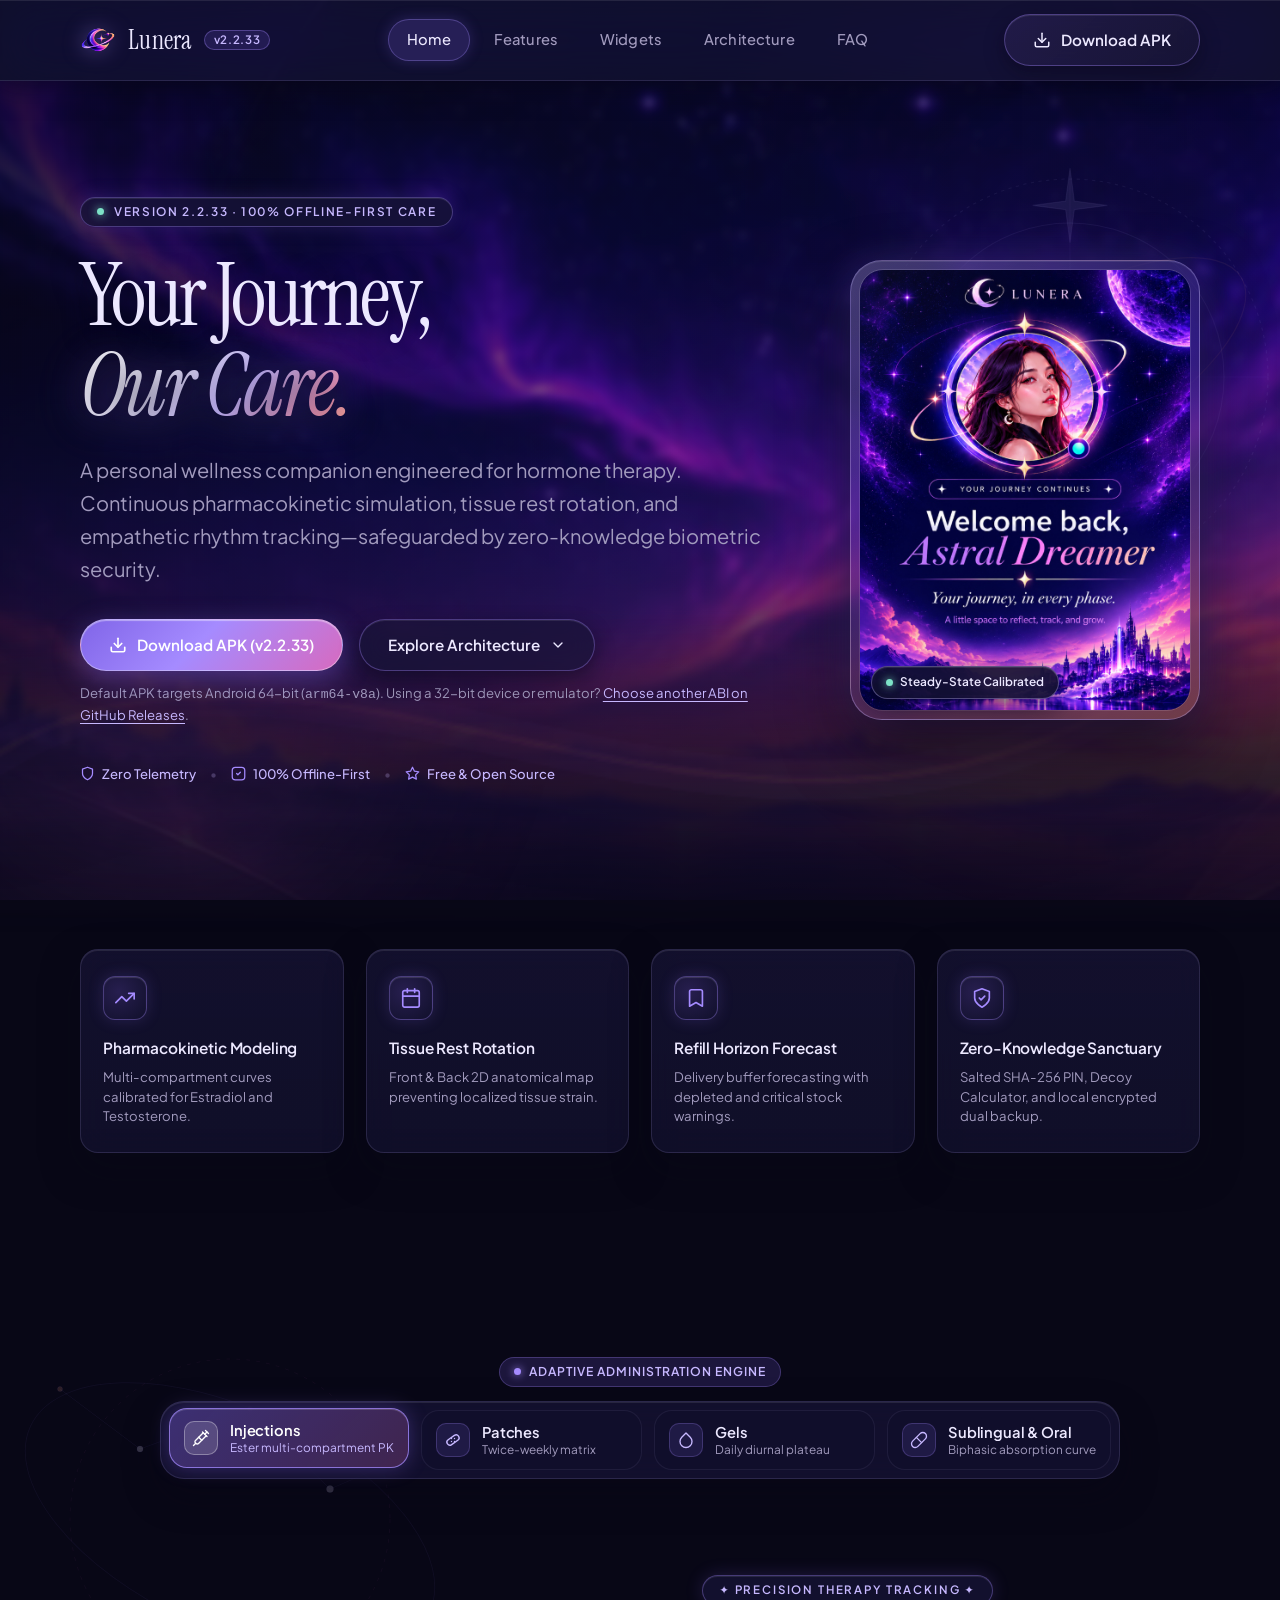
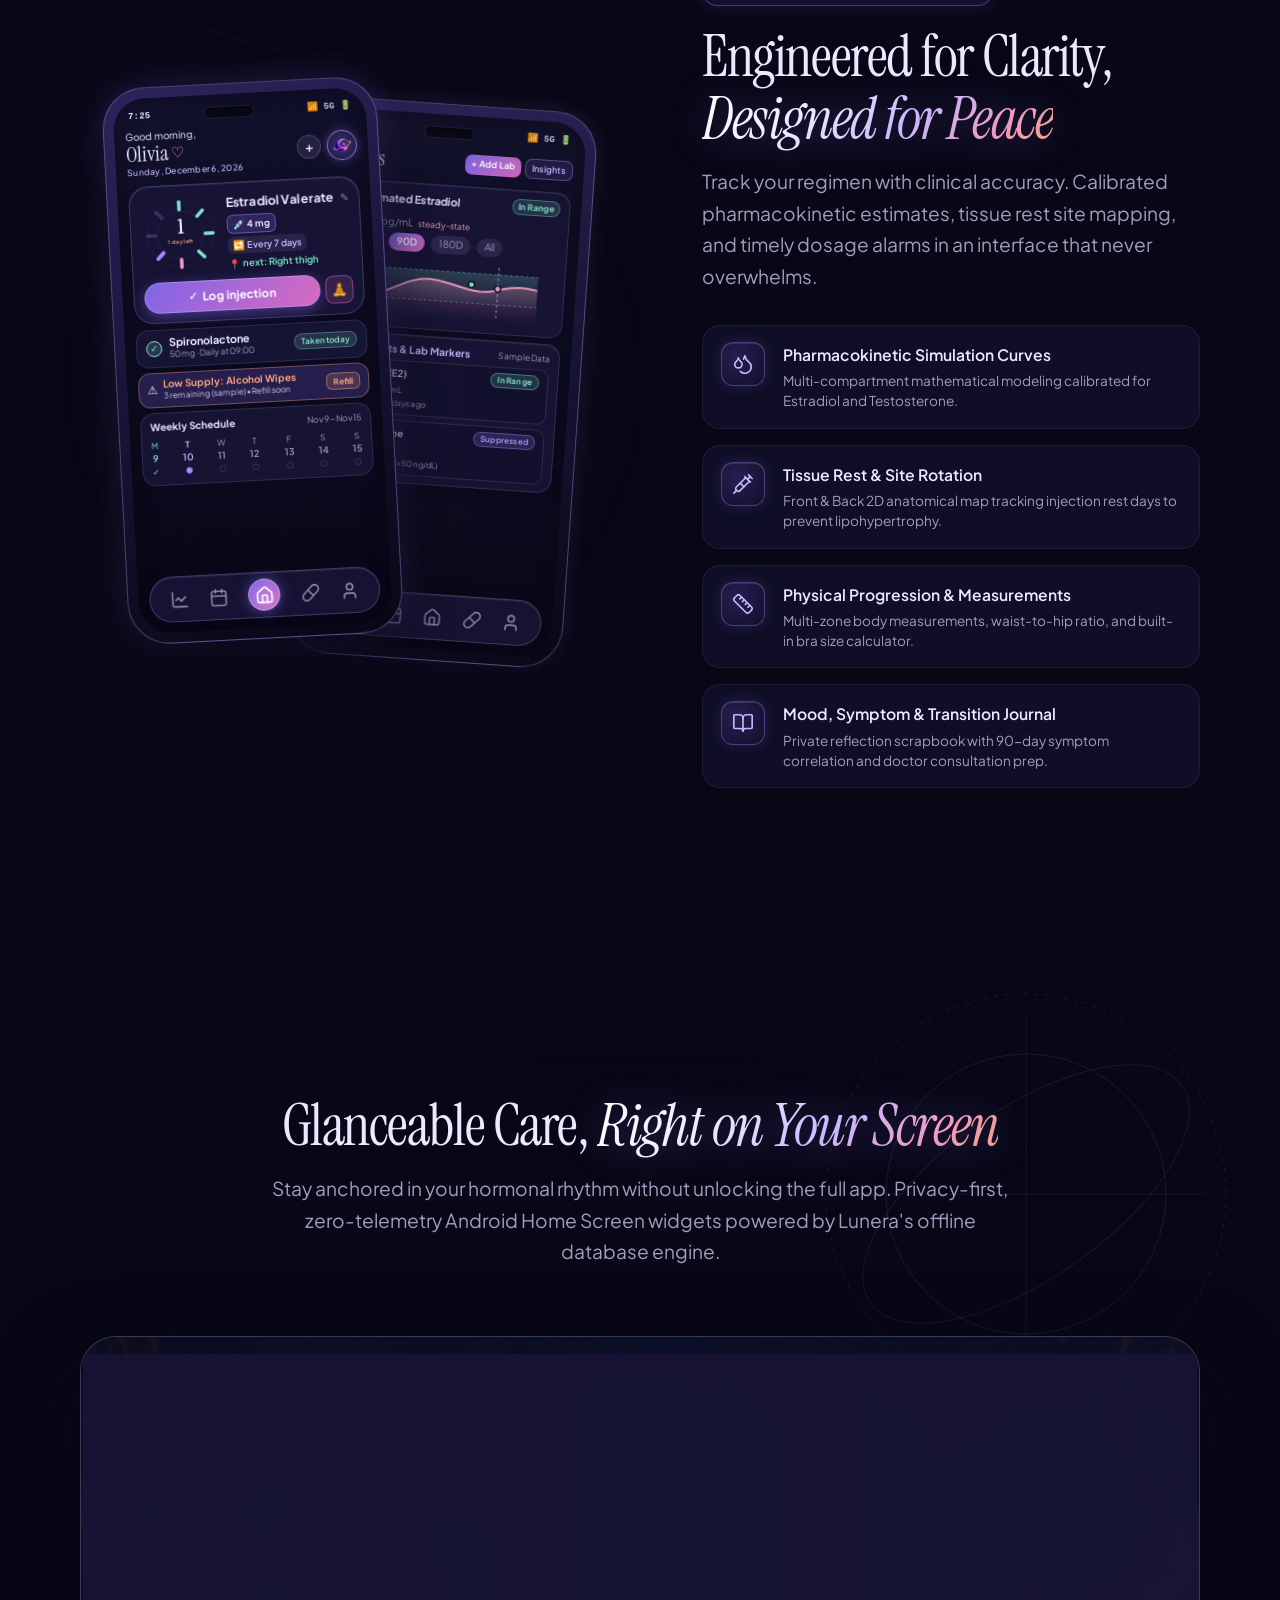
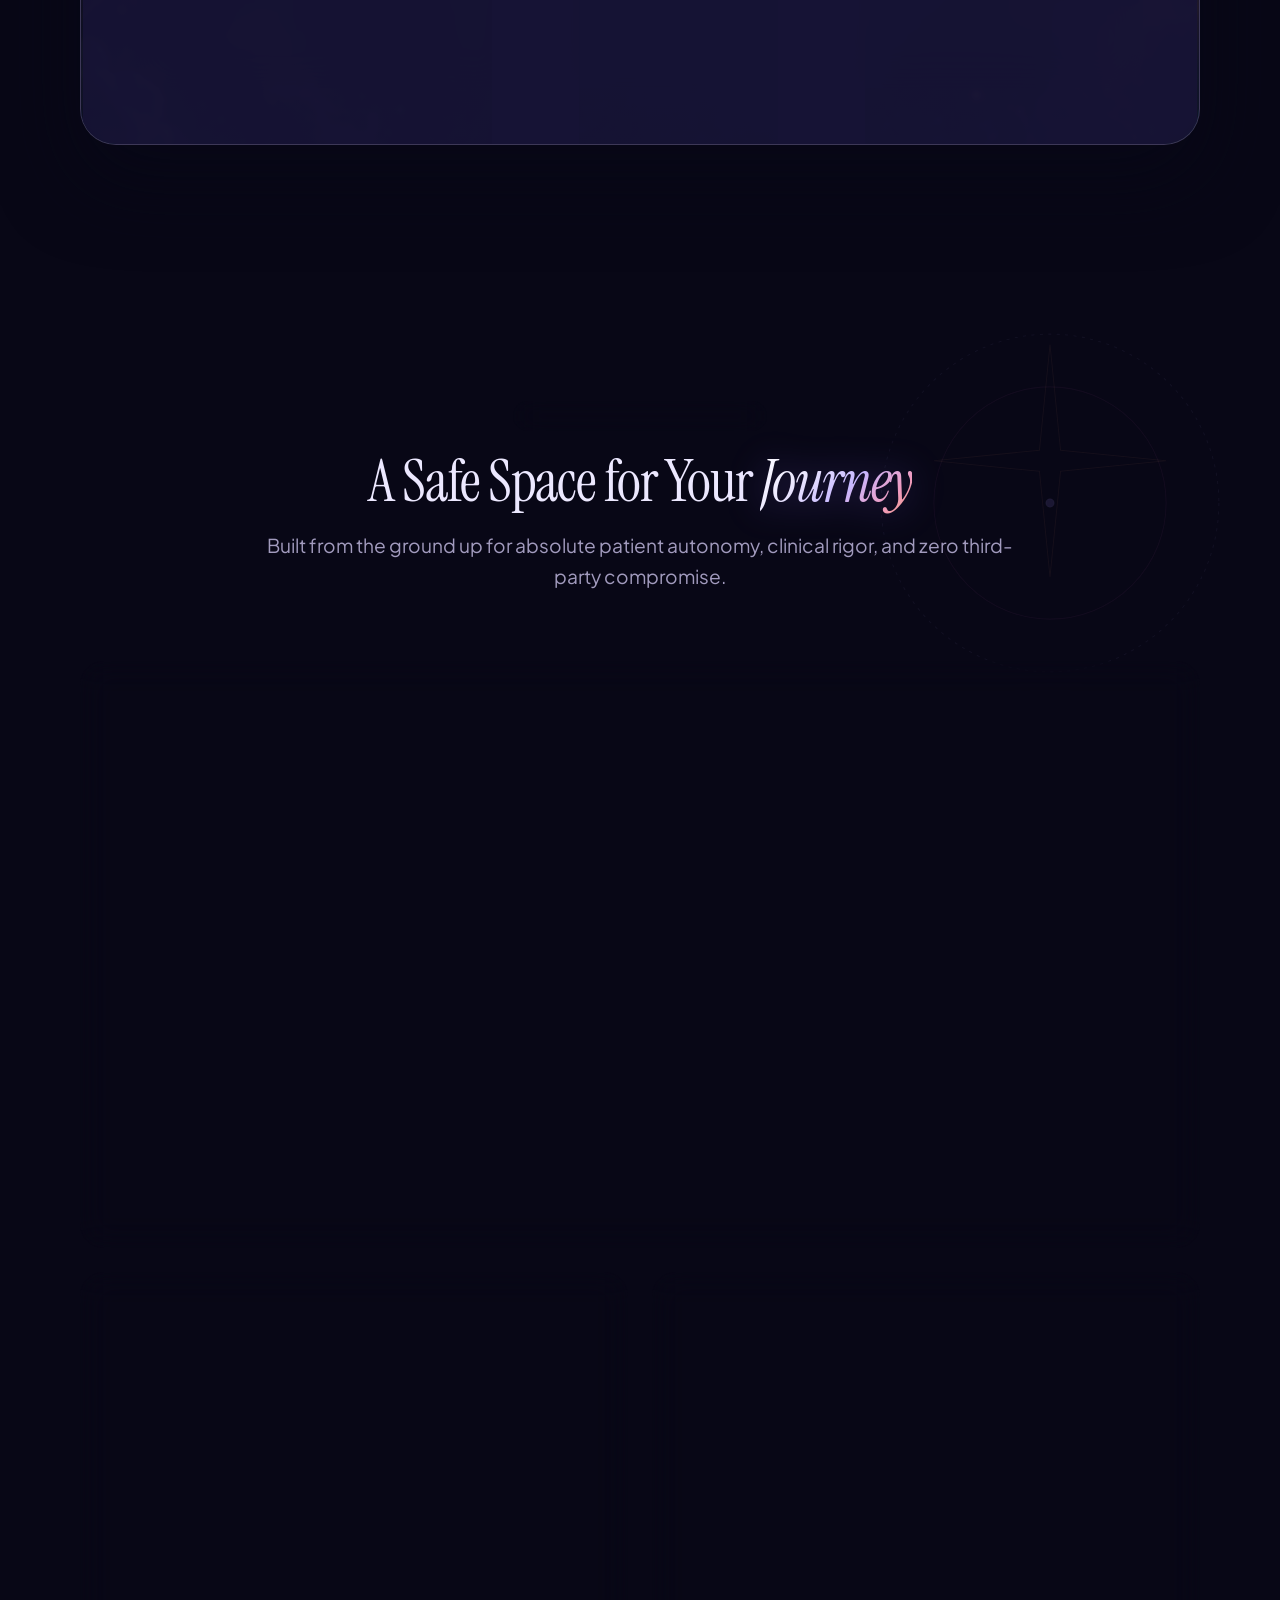
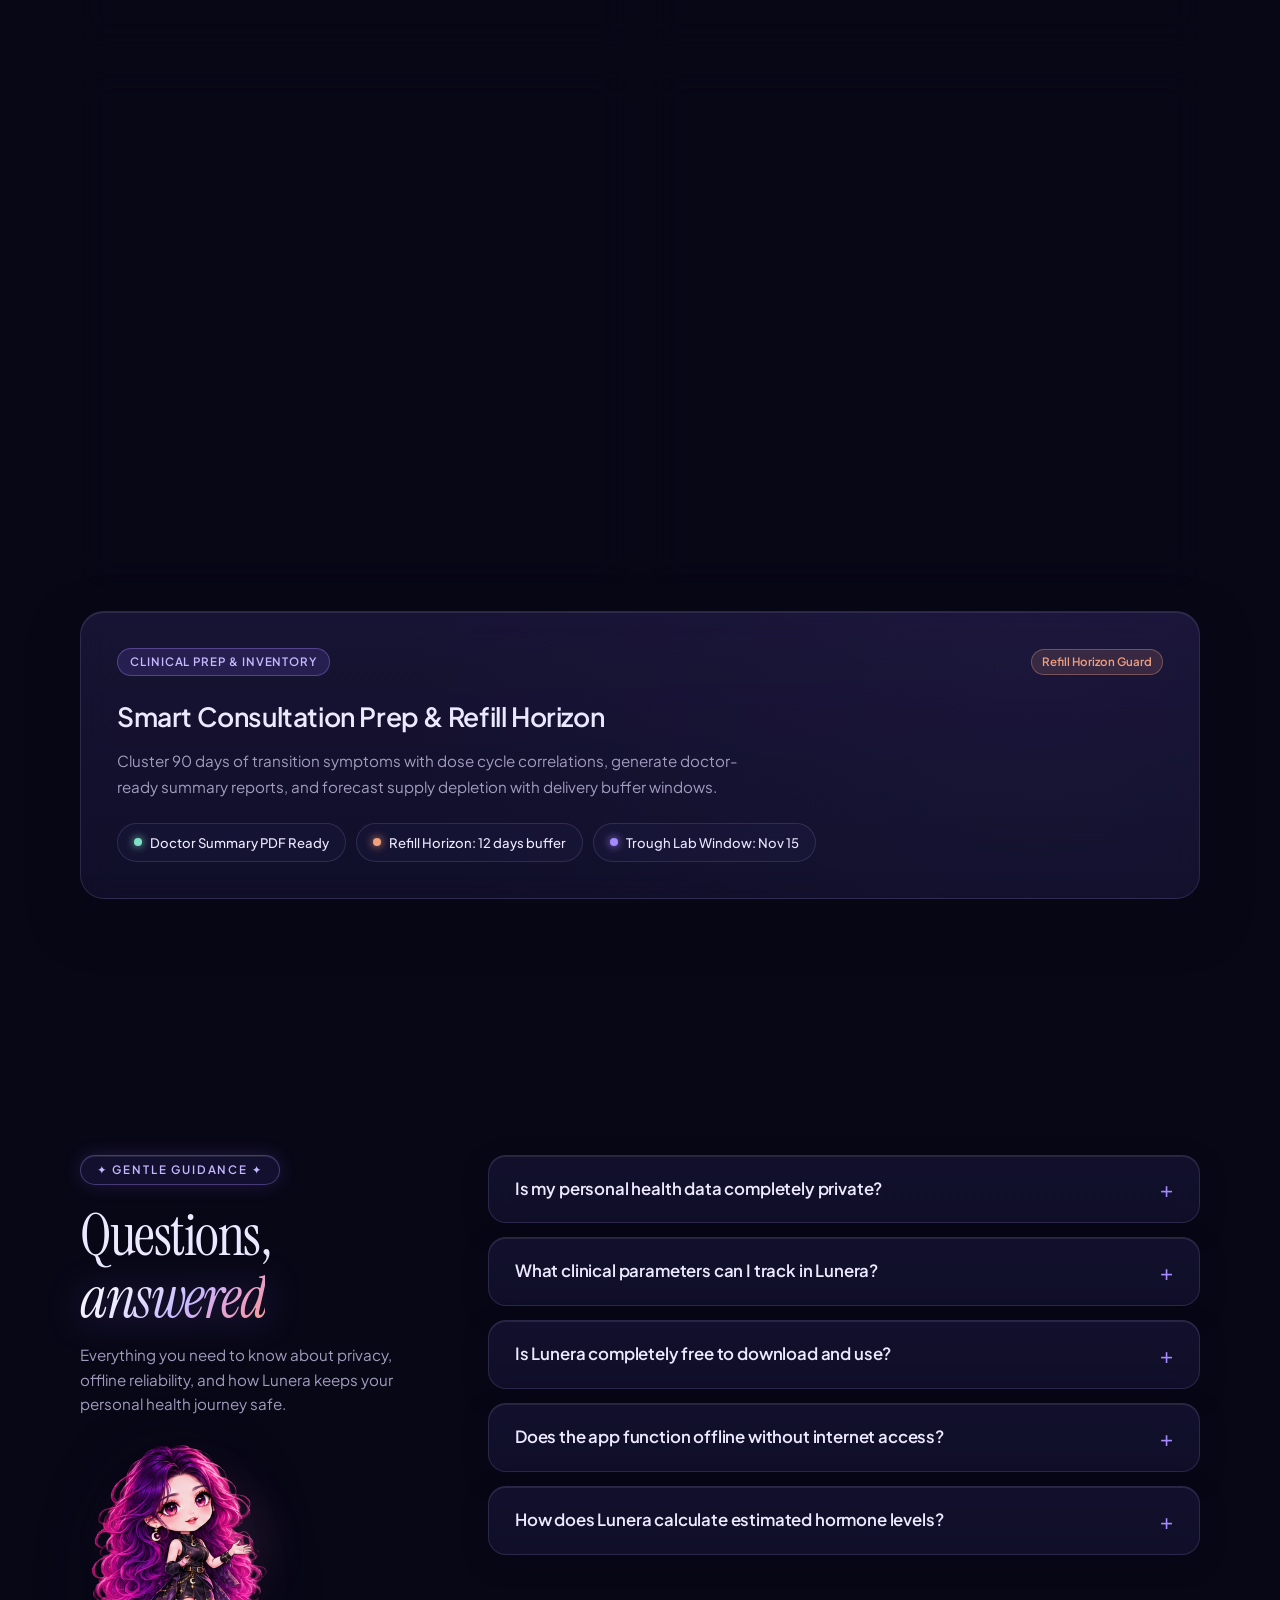
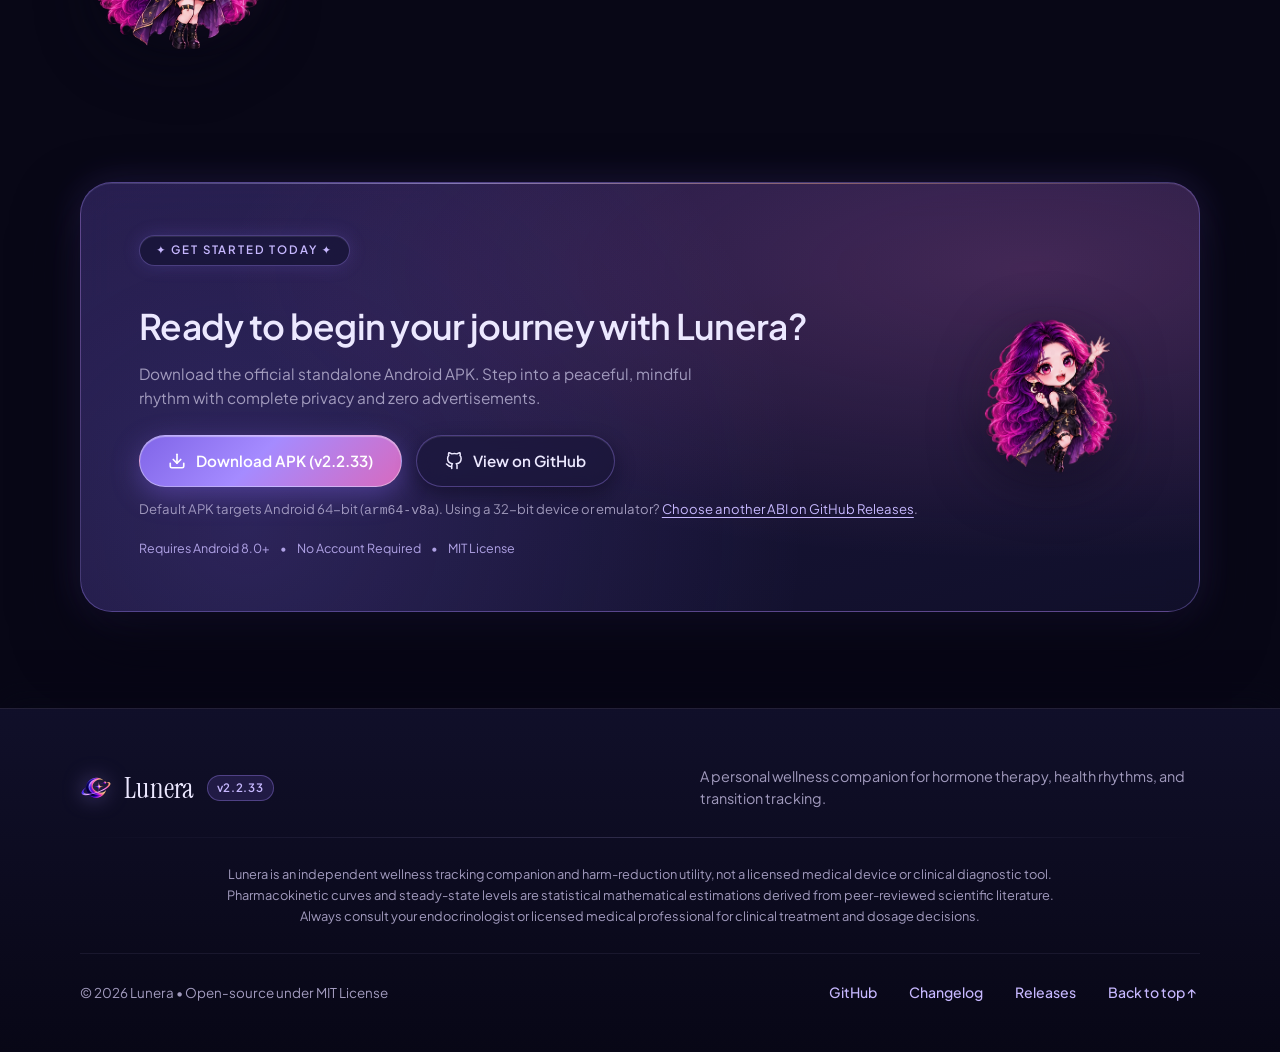
==== commit 1b9af36a: "feat: add mobile navigation drawer, accessibility landmarks, and responsive layout polish on landing" ====
--- a/docs/index.html
+++ b/docs/index.html
@@ -31,6 +31,7 @@
   <link rel="stylesheet" href="style.css">
 </head>
 <body>
+  <a class="skip-link" href="#main-content">Skip to main content</a>
   <!-- Ambient Atmospheric Lighting Elements -->
   <div class="ambient-mesh" aria-hidden="true">
     <div class="mesh-glow glow-top-right"></div>
@@ -43,10 +44,10 @@
     <div class="nav-wrap">
       <a class="logo" href="#home" aria-label="Lunera home">
         <div class="logo-mark">
-          <img src="images/logo.png" alt="Lunera Eternal Dusk Crescent" class="logo-img">
+          <img src="images/logo.png" alt="Lunera Eternal Dusk Crescent" class="logo-img" width="512" height="512">
         </div>
         <span class="logo-text">Lunera</span>
-        <span class="app-version-tag">v2.2.32</span>
+        <span class="app-version-tag">v2.2.33</span>
       </a>
       <nav aria-label="Main Navigation">
         <ul class="nav-list">
@@ -67,9 +68,30 @@
           </svg>
           <span>Download APK</span>
         </a>
-      </div>
+        <button class="nav-toggle" id="nav-toggle" type="button" aria-expanded="false" aria-controls="mobile-nav-drawer" aria-label="Toggle navigation menu">
+          <span class="nav-toggle-bar" aria-hidden="true"></span>
+          <span class="nav-toggle-bar" aria-hidden="true"></span>
+          <span class="nav-toggle-bar" aria-hidden="true"></span>
+        </button>
+      </div>
+    </div>
+    <div class="mobile-nav-drawer" id="mobile-nav-drawer" hidden>
+      <nav aria-label="Mobile Navigation">
+        <ul class="mobile-nav-list">
+          <li><a class="mobile-nav-link on" href="#home">Home</a></li>
+          <li><a class="mobile-nav-link" href="#features">Features</a></li>
+          <li><a class="mobile-nav-link" href="#widgets">Widgets</a></li>
+          <li><a class="mobile-nav-link" href="#architecture">Architecture</a></li>
+          <li><a class="mobile-nav-link" href="#faq">FAQ</a></li>
+        </ul>
+        <a class="btn btn-primary mobile-nav-cta apk-download-btn" href="https://github.com/valynlove/lunera/releases/latest/download/Lunera.apk">
+          <span>Download APK (v2.2.33)</span>
+        </a>
+      </nav>
     </div>
   </header>
+
+  <main id="main-content">
 
   <!-- Hero Section (Spacious Editorial Art Direction) -->
   <section class="hero" id="home">
@@ -90,7 +112,7 @@
       <div class="hero-copy">
         <div class="hero-kicker">
           <span class="kicker-glow-dot" aria-hidden="true"></span>
-          <span>Version 2.2.32 · 100% Offline-First Care</span>
+          <span>Version 2.2.33 · 100% Offline-First Care</span>
         </div>
         <h1 class="hero-title">
           Your Journey,<br>
@@ -116,9 +138,9 @@
             </svg>
           </a>
         </div>
-        <p class="hero-abi-note" style="margin-top: 10px; font-size: 0.82rem; color: var(--text-muted, #a9a4c8);">
+        <p class="hero-abi-note abi-note">
           Default APK targets Android 64-bit (<code>arm64-v8a</code>). Using a 32-bit device or emulator?
-          <a href="https://github.com/valynlove/lunera/releases/latest" target="_blank" rel="noopener noreferrer" style="color: inherit; text-decoration: underline;">Choose another ABI on GitHub Releases</a>.
+          <a href="https://github.com/valynlove/lunera/releases/latest" target="_blank" rel="noopener noreferrer">Choose another ABI on GitHub Releases</a>.
         </p>
         <div class="hero-proof-bar">
           <div class="proof-item">
@@ -147,7 +169,7 @@
 
       <div class="hero-card-wrap">
         <figure class="hero-showcase-card">
-          <img src="images/hero_card_dusk.jpg" alt="Lunera Eternal Dusk companion showcase card" loading="eager">
+          <img src="images/hero_card_dusk.jpg" alt="Lunera Eternal Dusk companion showcase card" loading="eager" width="768" height="1024" fetchpriority="high">
           <div class="hero-card-sheen" aria-hidden="true"></div>
           <div class="hero-card-floating-badge" aria-hidden="true">
             <span class="badge-dot-mint"></span>
@@ -161,6 +183,7 @@
   <div class="wrap">
     <!-- Highlights & Architectural Telemetry Strip -->
     <section class="telemetry-strip" aria-label="Core Capabilities">
+      <h2 class="sr-only">Core Capabilities</h2>
       <div class="telemetry-grid">
         <div class="telemetry-card">
           <div class="telemetry-icon-box">
@@ -242,34 +265,43 @@
         </div>
         <div class="route-pills-bar" role="tablist" aria-label="Select therapy route">
           <button class="route-pill active" data-route="inj" role="tab" aria-selected="true" title="Intramuscular & Subcutaneous Injections">
-            <span class="route-pill-ico">💉</span>
+            <span class="route-pill-ico" aria-hidden="true">
+              <svg viewBox="0 0 24 24" fill="none" stroke="currentColor" stroke-width="1.8" stroke-linecap="round" stroke-linejoin="round"><path d="m18 2 4 4"/><path d="m17 7 3-3"/><path d="M19 9 8.7 19.3c-1 1-2.5 1-3.4 0l-.6-.6c-1-1-1-2.5 0-3.4L15 5"/><path d="m9 11 4 4"/><path d="m5 19-3 3"/><path d="m14 4 6 6"/></svg>
+            </span>
             <div class="route-pill-text">
               <strong class="route-pill-name">Injections</strong>
               <span class="route-pill-detail">Ester multi-compartment PK</span>
             </div>
           </button>
           <button class="route-pill" data-route="patch" role="tab" aria-selected="false" title="Transdermal Matrix Patches">
-            <span class="route-pill-ico">🩹</span>
+            <span class="route-pill-ico" aria-hidden="true">
+              <svg viewBox="0 0 24 24" fill="none" stroke="currentColor" stroke-width="1.8" stroke-linecap="round" stroke-linejoin="round"><rect x="3" y="8" width="18" height="8" rx="4" transform="rotate(-35 12 12)"/><path d="M10 10h.01"/><path d="M14 14h.01"/><path d="M14 10h.01"/><path d="M10 14h.01"/></svg>
+            </span>
             <div class="route-pill-text">
               <strong class="route-pill-name">Patches</strong>
               <span class="route-pill-detail">Twice-weekly matrix</span>
             </div>
           </button>
           <button class="route-pill" data-route="gel" role="tab" aria-selected="false" title="Transdermal Gel Application">
-            <span class="route-pill-ico">🧴</span>
+            <span class="route-pill-ico" aria-hidden="true">
+              <svg viewBox="0 0 24 24" fill="none" stroke="currentColor" stroke-width="1.8" stroke-linecap="round" stroke-linejoin="round"><path d="M12 2.69l5.66 5.66a8 8 0 1 1-11.31 0z"/></svg>
+            </span>
             <div class="route-pill-text">
               <strong class="route-pill-name">Gels</strong>
               <span class="route-pill-detail">Daily diurnal plateau</span>
             </div>
           </button>
           <button class="route-pill" data-route="oral" role="tab" aria-selected="false" title="Sublingual & Oral Micronized">
-            <span class="route-pill-ico">💊</span>
+            <span class="route-pill-ico" aria-hidden="true">
+              <svg viewBox="0 0 24 24" fill="none" stroke="currentColor" stroke-width="1.8" stroke-linecap="round" stroke-linejoin="round"><path d="m10.5 20.5 10-10a4.95 4.95 0 1 0-7-7l-10 10a4.95 4.95 0 1 0 7 7Z"/><path d="m8.5 8.5 7 7"/></svg>
+            </span>
             <div class="route-pill-text">
               <strong class="route-pill-name">Sublingual &amp; Oral</strong>
               <span class="route-pill-detail">Biphasic absorption curve</span>
             </div>
           </button>
         </div>
+        <span class="sr-only" id="route-live-status" aria-live="polite"></span>
       </div>
 
       <div class="phones" aria-hidden="true">
@@ -293,7 +325,7 @@
               <div class="phone-header-actions">
                 <span class="phone-add-btn" title="Add Therapy">+</span>
                 <div class="phone-avatar-badge">
-                  <img src="images/logo.png" alt="Eternal Dusk Profile" class="phone-avatar-img">
+                  <img src="images/logo.png" alt="Eternal Dusk Profile" class="phone-avatar-img" width="512" height="512">
                 </div>
               </div>
             </div>
@@ -667,7 +699,7 @@
       <div class="widgets-canvas-frame">
         <!-- Celestial Wallpaper Backing -->
         <div class="widgets-wallpaper-bg">
-          <img src="images/celestial_bg.jpg" alt="Lunera Celestial Wallpaper" class="widgets-wallpaper-img" loading="lazy">
+          <img src="images/celestial_bg.jpg" alt="Lunera Celestial Wallpaper" class="widgets-wallpaper-img" loading="lazy" width="576" height="1024">
           <div class="widgets-wallpaper-scrim" aria-hidden="true"></div>
         </div>
 
@@ -676,7 +708,7 @@
           <div class="widget-card widget-schedule">
             <div class="widget-hdr">
               <div class="widget-brand">
-                <img src="images/icon.png" alt="Lunera icon" class="widget-brand-ico">
+                <img src="images/icon.png" alt="Lunera icon" class="widget-brand-ico" width="512" height="512">
                 <span class="widget-brand-name">LUNERA SCHEDULE</span>
               </div>
               <span class="widget-pill-active">Next Dose</span>
@@ -839,14 +871,14 @@
             <div class="scrubber-slider-container">
               <input type="range" min="0" max="7" value="6" step="1" id="cycle-scrubber-range" class="cycle-slider" aria-label="Simulate cycle day (0 to 7)">
               <div class="scrubber-ticks-row" aria-hidden="true">
-                <span class="tick" data-step="0">D0 Dose</span>
-                <span class="tick" data-step="1">D1 Peak</span>
+                <span class="tick" data-step="0">D0<span class="tick-sub"> Dose</span></span>
+                <span class="tick" data-step="1">D1<span class="tick-sub"> Peak</span></span>
                 <span class="tick" data-step="2">D2</span>
                 <span class="tick" data-step="3">D3</span>
                 <span class="tick" data-step="4">D4</span>
                 <span class="tick" data-step="5">D5</span>
-                <span class="tick active" data-step="6">D6 Lab</span>
-                <span class="tick" data-step="7">D7 Due</span>
+                <span class="tick active" data-step="6">D6<span class="tick-sub"> Lab</span></span>
+                <span class="tick" data-step="7">D7<span class="tick-sub"> Due</span></span>
               </div>
             </div>
             <p class="scrubber-hint-text" id="scrubber-hint-text">
@@ -1023,7 +1055,7 @@
           Everything you need to know about privacy, offline reliability, and how Lunera keeps your personal health journey safe.
         </p>
         <div class="chibi-stage chibi-stage-faq">
-          <img class="chibi-img" src="images/companion/explain.png" alt="Lunera companion explaining answers" loading="lazy">
+          <img class="chibi-img" src="images/companion/explain.png" alt="Lunera companion explaining answers" loading="lazy" width="359" height="349">
         </div>
       </div>
 
@@ -1075,7 +1107,7 @@
     <section class="cta" id="download">
       <div class="cta-copy">
         <span class="eyebrow-pill">✦ Get Started Today ✦</span>
-        <h3 class="cta-title">Ready to begin your journey with Lunera?</h3>
+        <h2 class="cta-title">Ready to begin your journey with Lunera?</h2>
         <p class="cta-desc">
           Download the official standalone Android APK. Step into a peaceful, mindful rhythm with complete privacy and zero advertisements.
         </p>
@@ -1087,7 +1119,7 @@
               <polyline points="7 10 12 15 17 10"/>
               <line x1="12" y1="15" x2="12" y2="3"/>
             </svg>
-            <span>Download APK (v2.2.32)</span>
+            <span>Download APK (v2.2.33)</span>
           </a>
           <a class="btn btn-secondary" href="https://github.com/valynlove/lunera" target="_blank" rel="noopener noreferrer">
             <svg class="btn-svg-ico" viewBox="0 0 24 24" fill="none" stroke="currentColor" stroke-width="2" stroke-linecap="round" stroke-linejoin="round" aria-hidden="true">
@@ -1096,9 +1128,9 @@
             <span>View on GitHub</span>
           </a>
         </div>
-        <p class="cta-abi-note" style="margin-top: 10px; font-size: 0.82rem; color: var(--text-muted, #a9a4c8);">
+        <p class="cta-abi-note abi-note">
           Default APK targets Android 64-bit (<code>arm64-v8a</code>). Using a 32-bit device or emulator?
-          <a href="https://github.com/valynlove/lunera/releases/latest" target="_blank" rel="noopener noreferrer" style="color: inherit; text-decoration: underline;">Choose another ABI on GitHub Releases</a>.
+          <a href="https://github.com/valynlove/lunera/releases/latest" target="_blank" rel="noopener noreferrer">Choose another ABI on GitHub Releases</a>.
         </p>
         <div class="cta-specs">
           <span>Requires Android 8.0+</span>
@@ -1109,19 +1141,20 @@
         </div>
       </div>
       <div class="chibi-stage chibi-stage-cta">
-        <img class="chibi-img" src="images/companion/cheer.png" alt="Lunera companion cheering you on" loading="lazy">
+        <img class="chibi-img" src="images/companion/cheer.png" alt="Lunera companion cheering you on" loading="lazy" width="391" height="349">
       </div>
     </section>
   </div> <!-- /.wrap -->
+  </main>
 
   <!-- Site Footer (Minimalist Apple/Linear-Grade Structure) -->
   <footer class="site-footer">
     <div class="footer-wrap">
       <div class="footer-brand-row">
         <div class="footer-logo">
-          <img src="images/logo.png" alt="Lunera Eternal Dusk Crescent" class="footer-logo-img">
+          <img src="images/logo.png" alt="Lunera Eternal Dusk Crescent" class="footer-logo-img" width="512" height="512">
           <span class="footer-brand-name">Lunera</span>
-          <span class="app-version-tag">v2.2.32</span>
+          <span class="app-version-tag">v2.2.33</span>
         </div>
         <p class="footer-tagline">
           A personal wellness companion for hormone therapy, health rhythms, and transition tracking.
--- a/docs/style.css
+++ b/docs/style.css
@@ -171,6 +171,55 @@
   outline-offset: 3px;
 }
 
+.sr-only {
+  position: absolute;
+  width: 1px;
+  height: 1px;
+  padding: 0;
+  margin: -1px;
+  overflow: hidden;
+  clip: rect(0, 0, 0, 0);
+  white-space: nowrap;
+  border: 0;
+}
+
+.skip-link {
+  position: fixed;
+  top: -100px;
+  left: 16px;
+  z-index: 1100;
+  padding: 10px 18px;
+  border-radius: var(--radius-full);
+  background: var(--aurora);
+  color: #FFFFFF;
+  font-family: var(--sans);
+  font-size: 0.88rem;
+  font-weight: 600;
+  box-shadow: 0 10px 28px rgba(8, 7, 22, 0.75);
+  transition: top var(--duration-instant) ease;
+}
+
+.skip-link:focus-visible {
+  top: 16px;
+}
+
+.abi-note {
+  margin: 12px 0 0;
+  font-size: 0.82rem;
+  color: var(--mute);
+  line-height: 1.5;
+}
+
+.abi-note a {
+  color: var(--lavender);
+  text-decoration: underline;
+  text-underline-offset: 3px;
+}
+
+.abi-note a:hover {
+  color: #FFFFFF;
+}
+
 /* Layout Wrappers with Generous Whitespace */
 .wrap {
   max-width: 1200px;
@@ -369,7 +418,7 @@
   background: rgba(128, 101, 232, 0.16);
   color: var(--lavender);
   vertical-align: middle;
-  transition: transform var(--duration-fast) var(--ease-spring), background var(--duration-fast) ease;
+  transition: transform var(--duration-snappy) var(--ease-spring), background var(--duration-snappy) ease;
 }
 
 .logo:hover .app-version-tag {
@@ -413,8 +462,16 @@
   box-shadow: 0 0 14px rgba(128, 101, 232, 0.25);
 }
 
-/* Header Download CTA */
+/* Header Download CTA & Mobile Drawer Toggle */
+.header-action-group {
+  display: flex;
+  align-items: center;
+  gap: 10px;
+  flex-shrink: 0;
+}
+
 .btn-header-cta {
+  min-height: 44px;
   padding: 9px 20px;
   font-size: 0.88rem;
   font-weight: 600;
@@ -430,6 +487,103 @@
   border-color: rgba(199, 184, 255, 0.6);
   transform: translateY(-1.5px);
   box-shadow: var(--specular-top), 0 8px 22px rgba(128, 101, 232, 0.28);
+}
+
+.nav-toggle {
+  display: none;
+  flex-direction: column;
+  align-items: center;
+  justify-content: center;
+  gap: 5px;
+  width: 44px;
+  height: 44px;
+  padding: 0;
+  border-radius: var(--radius-sm);
+  background: rgba(23, 20, 54, 0.85);
+  border: 1px solid var(--line-strong);
+  color: var(--ink);
+  cursor: pointer;
+  flex-shrink: 0;
+  transition: background var(--duration-snappy) ease, border-color var(--duration-snappy) ease, transform var(--duration-instant) ease;
+}
+
+.nav-toggle:active {
+  transform: scale(0.96);
+}
+
+.nav-toggle-bar {
+  display: block;
+  width: 18px;
+  height: 2px;
+  border-radius: 2px;
+  background: currentColor;
+  transition: transform var(--duration-snappy) var(--ease-spring), opacity var(--duration-instant) ease;
+}
+
+.nav-toggle[aria-expanded="true"] .nav-toggle-bar:nth-child(1) {
+  transform: translateY(7px) rotate(45deg);
+}
+
+.nav-toggle[aria-expanded="true"] .nav-toggle-bar:nth-child(2) {
+  opacity: 0;
+}
+
+.nav-toggle[aria-expanded="true"] .nav-toggle-bar:nth-child(3) {
+  transform: translateY(-7px) rotate(-45deg);
+}
+
+.mobile-nav-drawer {
+  border-top: 1px solid var(--line);
+  background: rgba(15, 13, 38, 0.97);
+  backdrop-filter: blur(22px);
+  -webkit-backdrop-filter: blur(22px);
+  padding: 14px clamp(16px, 4vw, 40px) 20px;
+  transform-origin: top center;
+  opacity: 0;
+  transform: translateY(-6px);
+  transition: opacity var(--duration-snappy) var(--ease-out), transform var(--duration-snappy) var(--ease-spring);
+}
+
+.mobile-nav-drawer.open {
+  opacity: 1;
+  transform: translateY(0);
+}
+
+.mobile-nav-list {
+  list-style: none;
+  margin: 0;
+  padding: 0;
+  display: flex;
+  flex-direction: column;
+  gap: 4px;
+}
+
+.mobile-nav-link {
+  display: flex;
+  align-items: center;
+  min-height: 44px;
+  padding: 10px 14px;
+  border-radius: var(--radius-sm);
+  font-size: 0.96rem;
+  font-weight: 500;
+  color: var(--mute);
+  transition: color var(--duration-snappy) ease, background var(--duration-snappy) ease;
+}
+
+.mobile-nav-link:hover,
+.mobile-nav-link.on {
+  color: var(--ink);
+  background: rgba(128, 101, 232, 0.20);
+}
+
+.mobile-nav-link.on {
+  border: 1px solid rgba(165, 139, 255, 0.32);
+}
+
+.mobile-nav-cta {
+  width: 100%;
+  min-height: 44px;
+  margin-top: 12px;
 }
 
 /* ==========================================================================
@@ -625,12 +779,6 @@
   border-radius: 50%;
   background: var(--mint);
   box-shadow: 0 0 10px var(--mint);
-  animation: pulse-dot 2.5s infinite ease-in-out;
-}
-
-@keyframes pulse-dot {
-  0%, 100% { opacity: 0.8; transform: scale(1); }
-  50% { opacity: 1; transform: scale(1.35); filter: drop-shadow(0 0 7px var(--mint)); }
 }
 
 .hero-title {
@@ -2191,6 +2339,21 @@
   line-height: 1.65;
 }
 
+details[open] p {
+  animation: detailsFadeIn 200ms var(--ease-out);
+}
+
+@keyframes detailsFadeIn {
+  from {
+    opacity: 0;
+    transform: translateY(-4px);
+  }
+  to {
+    opacity: 1;
+    transform: translateY(0);
+  }
+}
+
 /* ==========================================================================
    Call to Action (CTA) Banner (Linear Horizon Atmosphere)
    ========================================================================== */
@@ -2351,7 +2514,6 @@
   font-size: 0.8rem;
   line-height: 1.65;
   color: var(--mute);
-  opacity: 0.8;
   text-align: center;
 }
 
@@ -2379,6 +2541,10 @@
 }
 
 .footer-links a {
+  min-height: 44px;
+  display: inline-flex;
+  align-items: center;
+  padding: 0 4px;
   color: var(--lavender);
   transition: color var(--duration-snappy) ease, transform var(--duration-snappy) var(--ease-spring);
 }
@@ -2426,7 +2592,6 @@
   border-radius: 50%;
   background: var(--violet);
   box-shadow: 0 0 8px var(--violet);
-  animation: kickerPulse 2.4s ease-in-out infinite;
 }
 
 .route-pills-bar {
@@ -2477,10 +2642,29 @@
 }
 
 .route-pill-ico {
-  font-size: 1.35rem;
-  line-height: 1;
+  display: inline-flex;
+  align-items: center;
+  justify-content: center;
+  width: 34px;
+  height: 34px;
+  border-radius: 10px;
+  background: rgba(128, 101, 232, 0.14);
+  border: 1px solid rgba(165, 139, 255, 0.24);
+  color: var(--lavender);
   flex-shrink: 0;
-  filter: drop-shadow(0 2px 4px rgba(0, 0, 0, 0.4));
+  transition: color var(--duration-snappy) ease, background var(--duration-snappy) ease, border-color var(--duration-snappy) ease;
+}
+
+.route-pill-ico svg {
+  width: 18px;
+  height: 18px;
+  display: block;
+}
+
+.route-pill.active .route-pill-ico {
+  background: rgba(255, 255, 255, 0.14);
+  border-color: rgba(255, 255, 255, 0.32);
+  color: #FFFFFF;
 }
 
 .route-pill-text {
@@ -2969,11 +3153,37 @@
   padding: 0 4px;
 }
 
+#mockup-chart-dot,
+#bento-scrubber-dot {
+  transition: cx 240ms var(--ease-spring), cy 240ms var(--ease-spring);
+}
+
 .scrubber-ticks-row .tick {
   cursor: pointer;
-  padding: 2px 4px;
-  border-radius: 4px;
-  transition: color var(--duration-snappy) ease, font-weight var(--duration-snappy) ease;
+  min-height: 36px;
+  min-width: 28px;
+  display: inline-flex;
+  align-items: center;
+  justify-content: center;
+  padding: 4px 6px;
+  border-radius: 6px;
+  transition: color var(--duration-snappy) ease, background var(--duration-snappy) ease;
+}
+
+@media (pointer: coarse) {
+  .cycle-slider {
+    margin: 10px 0;
+  }
+
+  .cycle-slider::-webkit-slider-thumb {
+    width: 26px;
+    height: 26px;
+  }
+
+  .cycle-slider::-moz-range-thumb {
+    width: 26px;
+    height: 26px;
+  }
 }
 
 .scrubber-ticks-row .tick:hover {
@@ -3143,11 +3353,54 @@
 }
 
 /* ==========================================================================
+   Touch Device Hover Guard (Prevent Sticky Hover on Tap)
+   ========================================================================== */
+@media (hover: none) {
+  .eyebrow-pill:hover,
+  .hero-kicker:hover,
+  .proof-item:hover,
+  .hero-showcase-card:hover,
+  .telemetry-card:hover,
+  .feature-item:hover,
+  .widget-card:hover,
+  .bento-card:hover,
+  .bento-preview-chip:hover,
+  details:hover,
+  .cta:hover,
+  .route-pill:hover:not(.active),
+  .footer-links a:hover {
+    transform: none;
+  }
+}
+
+/* ==========================================================================
    Responsive Adaptations & Precision Breakpoints
    ========================================================================== */
 @media (max-width: 1024px) {
+  .nav-wrap {
+    gap: 12px;
+  }
+
+  .nav-link {
+    padding: 8px 12px;
+    font-size: 0.88rem;
+  }
+
   .telemetry-grid {
     grid-template-columns: repeat(2, 1fr);
+  }
+
+  .track {
+    grid-template-columns: 1fr;
+    gap: 52px;
+  }
+
+  .widgets-grid {
+    grid-template-columns: repeat(2, 1fr);
+  }
+
+  .widget-schedule {
+    grid-column: 1 / -1;
   }
 }
 
@@ -3156,6 +3409,10 @@
     display: none;
   }
 
+  .nav-toggle {
+    display: inline-flex;
+  }
+
   .hero-inner {
     grid-template-columns: 1fr;
     gap: 40px;
@@ -3169,17 +3426,16 @@
     max-width: 300px;
   }
 
-  .track {
-    grid-template-columns: 1fr;
-    gap: 48px;
-  }
-
   .route-pills-bar {
     grid-template-columns: repeat(2, 1fr);
   }
 
   .widgets-grid {
     grid-template-columns: 1fr;
+  }
+
+  .widget-schedule {
+    grid-column: auto;
   }
 
   .phones {
@@ -3262,7 +3518,88 @@
   }
 }
 
+@media (max-width: 768px) {
+  .hero {
+    padding: 48px 0 44px;
+  }
+
+  .track,
+  .widgets-showcase,
+  .bento-section,
+  .faq {
+    padding: 64px 0;
+  }
+
+  .phones {
+    width: 100%;
+    max-width: 390px;
+    height: 530px;
+  }
+
+  .phone {
+    width: 245px;
+  }
+
+  .screen,
+  .phone-screen-app {
+    height: 490px;
+  }
+
+  .phones .phone.a {
+    left: 4px;
+  }
+
+  .phones .phone.b {
+    left: auto;
+    right: 4px;
+  }
+
+  .widget-site-strip {
+    flex-wrap: wrap;
+    row-gap: 4px;
+  }
+
+  .cycle-scrubber-top {
+    flex-wrap: wrap;
+    gap: 8px;
+  }
+
+  .cta-specs,
+  .footer-links {
+    flex-wrap: wrap;
+  }
+
+  .mesh-glow {
+    filter: blur(56px);
+    opacity: 0.2;
+  }
+}
+
 @media (max-width: 480px) {
+  .nav-wrap {
+    padding: 10px 16px;
+    gap: 10px;
+  }
+
+  .logo {
+    font-size: 1.35rem;
+    gap: 8px;
+  }
+
+  .logo-mark {
+    width: 30px;
+    height: 30px;
+  }
+
+  .site-header .app-version-tag {
+    display: none;
+  }
+
+  .btn-header-cta {
+    padding: 0 14px;
+    font-size: 0.8rem;
+  }
+
   .telemetry-grid {
     grid-template-columns: 1fr;
   }
@@ -3277,11 +3614,17 @@
   }
 
   .scrubber-ticks-row {
-    font-size: 0.6rem;
+    font-size: 0.65rem;
+    gap: 2px;
+    padding: 0;
+  }
+
+  .scrubber-ticks-row .tick-sub {
+    display: none;
   }
 
   .hero-title {
-    font-size: 2.8rem;
+    font-size: clamp(2.25rem, 10vw, 2.8rem);
   }
 
   .hero-actions {
@@ -3294,29 +3637,48 @@
   }
 
   .phones {
-    height: 500px;
+    width: 100%;
     max-width: 320px;
+    height: 470px;
   }
 
   .phone {
-    width: 226px;
-    border-radius: 34px;
-    padding: 8px;
+    width: 210px;
+    border-radius: 30px;
+    padding: 7px;
   }
 
   .screen,
   .phone-screen-app {
-    height: 460px;
-    border-radius: 26px;
-    padding: 10px 9px 8px;
+    height: 438px;
+    border-radius: 24px;
+    padding: 9px 8px 8px;
+  }
+
+  .phones .phone.a {
+    left: 4px;
+    transform: rotate(-2deg);
   }
 
   .phones .phone.b {
-    left: 80px;
+    left: auto;
+    right: 4px;
+    top: 18px;
+    transform: rotate(2.5deg);
+  }
+
+  .voice-spectrum-preview,
+  .sanctuary-preview-wrap {
+    flex-wrap: wrap;
+    gap: 12px;
   }
 
   .bento-card {
-    padding: 24px 20px;
+    padding: 22px 18px;
+  }
+
+  .cta {
+    padding: 28px 20px;
   }
 
   .cta-title {
@@ -3325,6 +3687,31 @@
 
   .cta-actions .btn {
     width: 100%;
+  }
+
+  .footer-links {
+    gap: 4px 16px;
+  }
+}
+
+@media (max-width: 360px) {
+  .phone {
+    width: 192px;
+  }
+
+  .hero-kicker {
+    font-size: 0.66rem;
+    letter-spacing: 0.08em;
+    padding: 5px 12px;
+  }
+
+  .btn-header-cta {
+    width: 44px;
+    padding: 0;
+  }
+
+  .btn-header-cta span:not(.btn-shimmer) {
+    display: none;
   }
 }
 
@@ -3344,7 +3731,12 @@
     display: none !important;
   }
 
-  .hero-card-floating-badge {
+  .kicker-glow-dot,
+  .hero-card-floating-badge,
+  .vbar.active,
+  .breath-ring,
+  .route-pulse-dot,
+  details[open] p {
     animation: none !important;
   }
 }
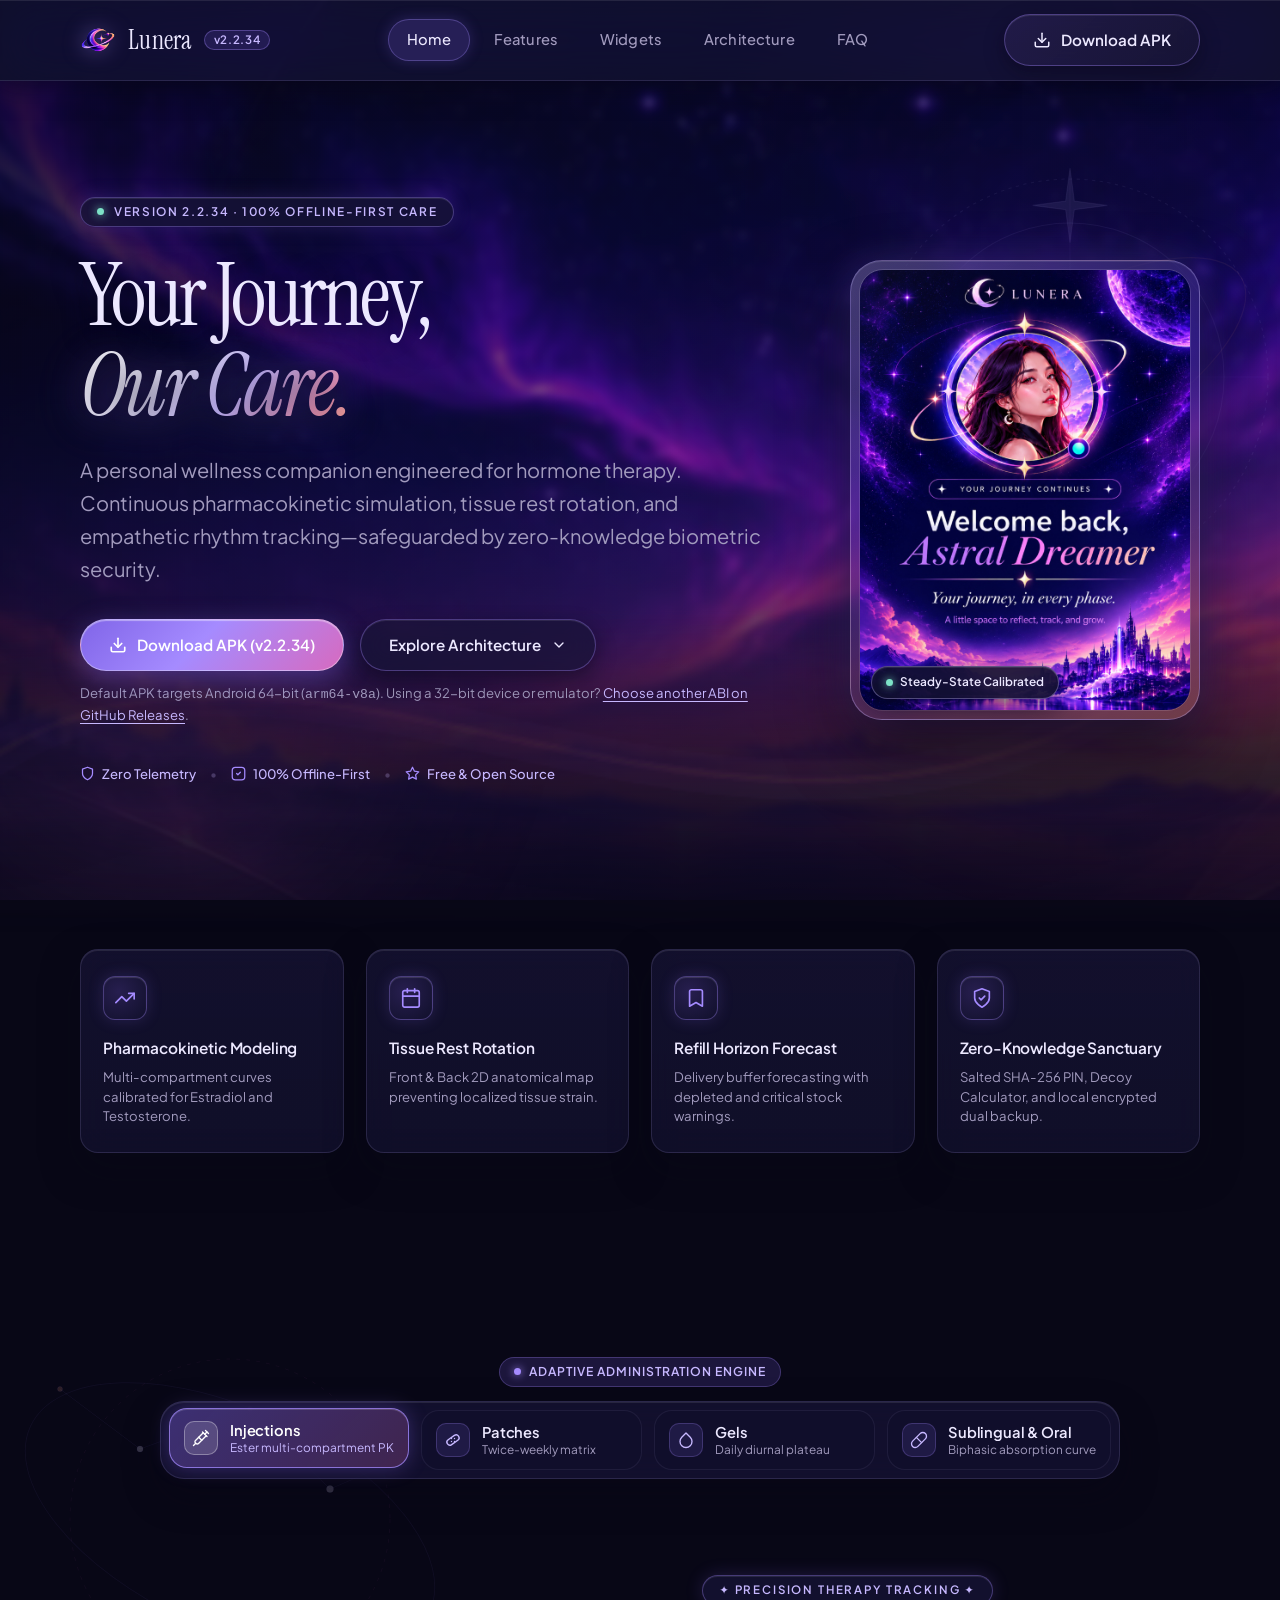
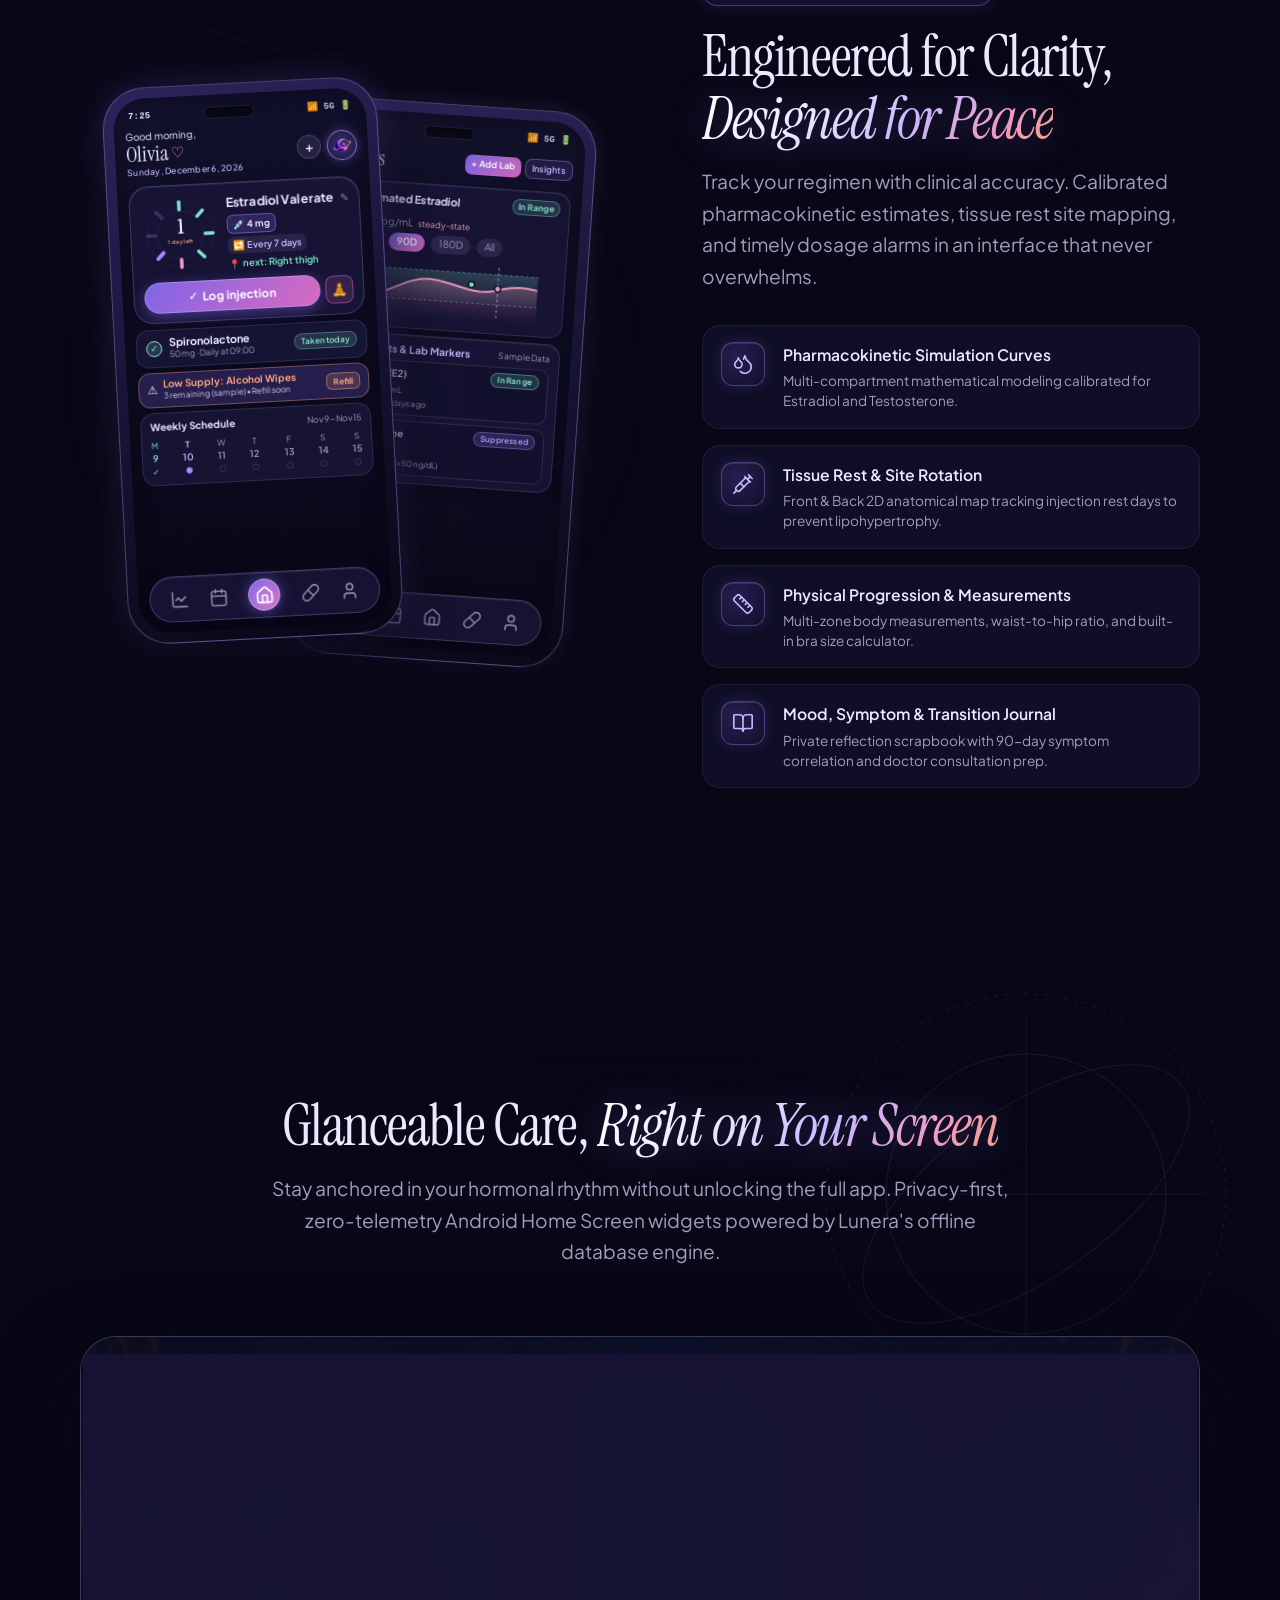
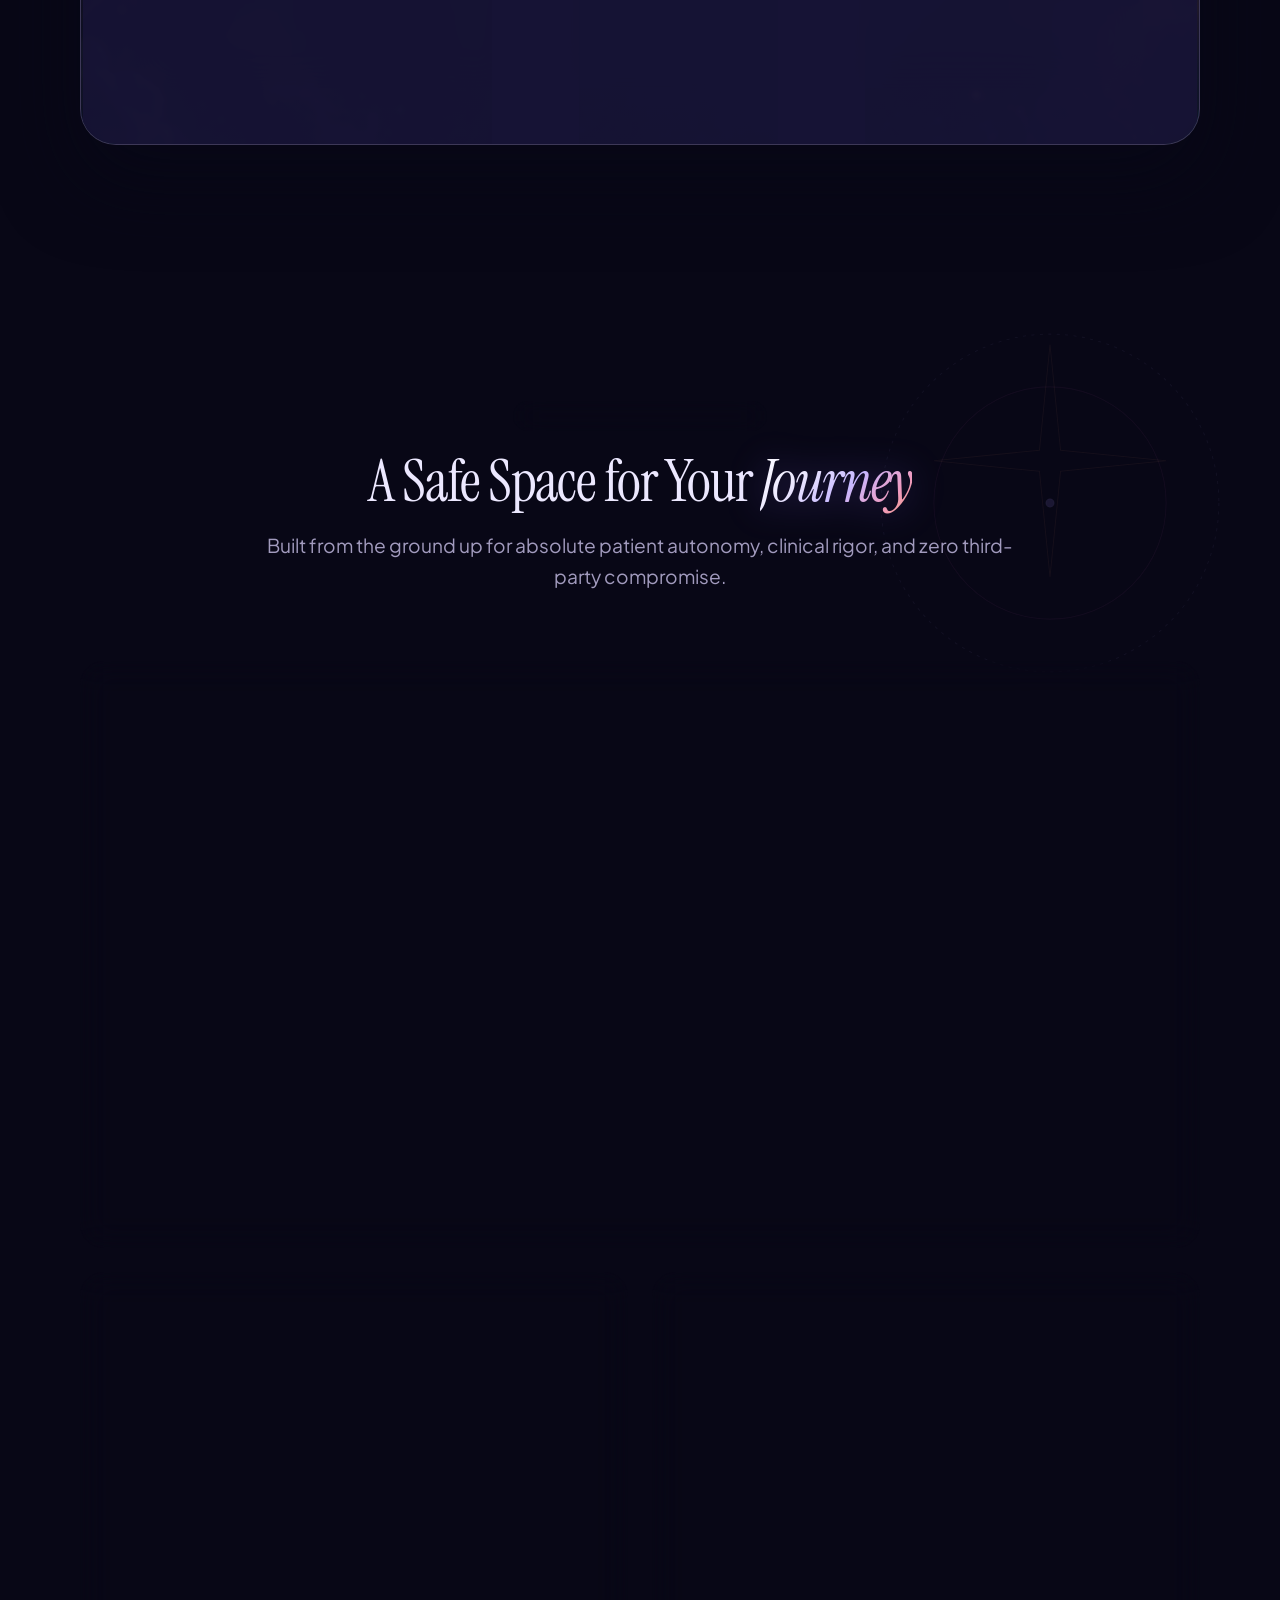
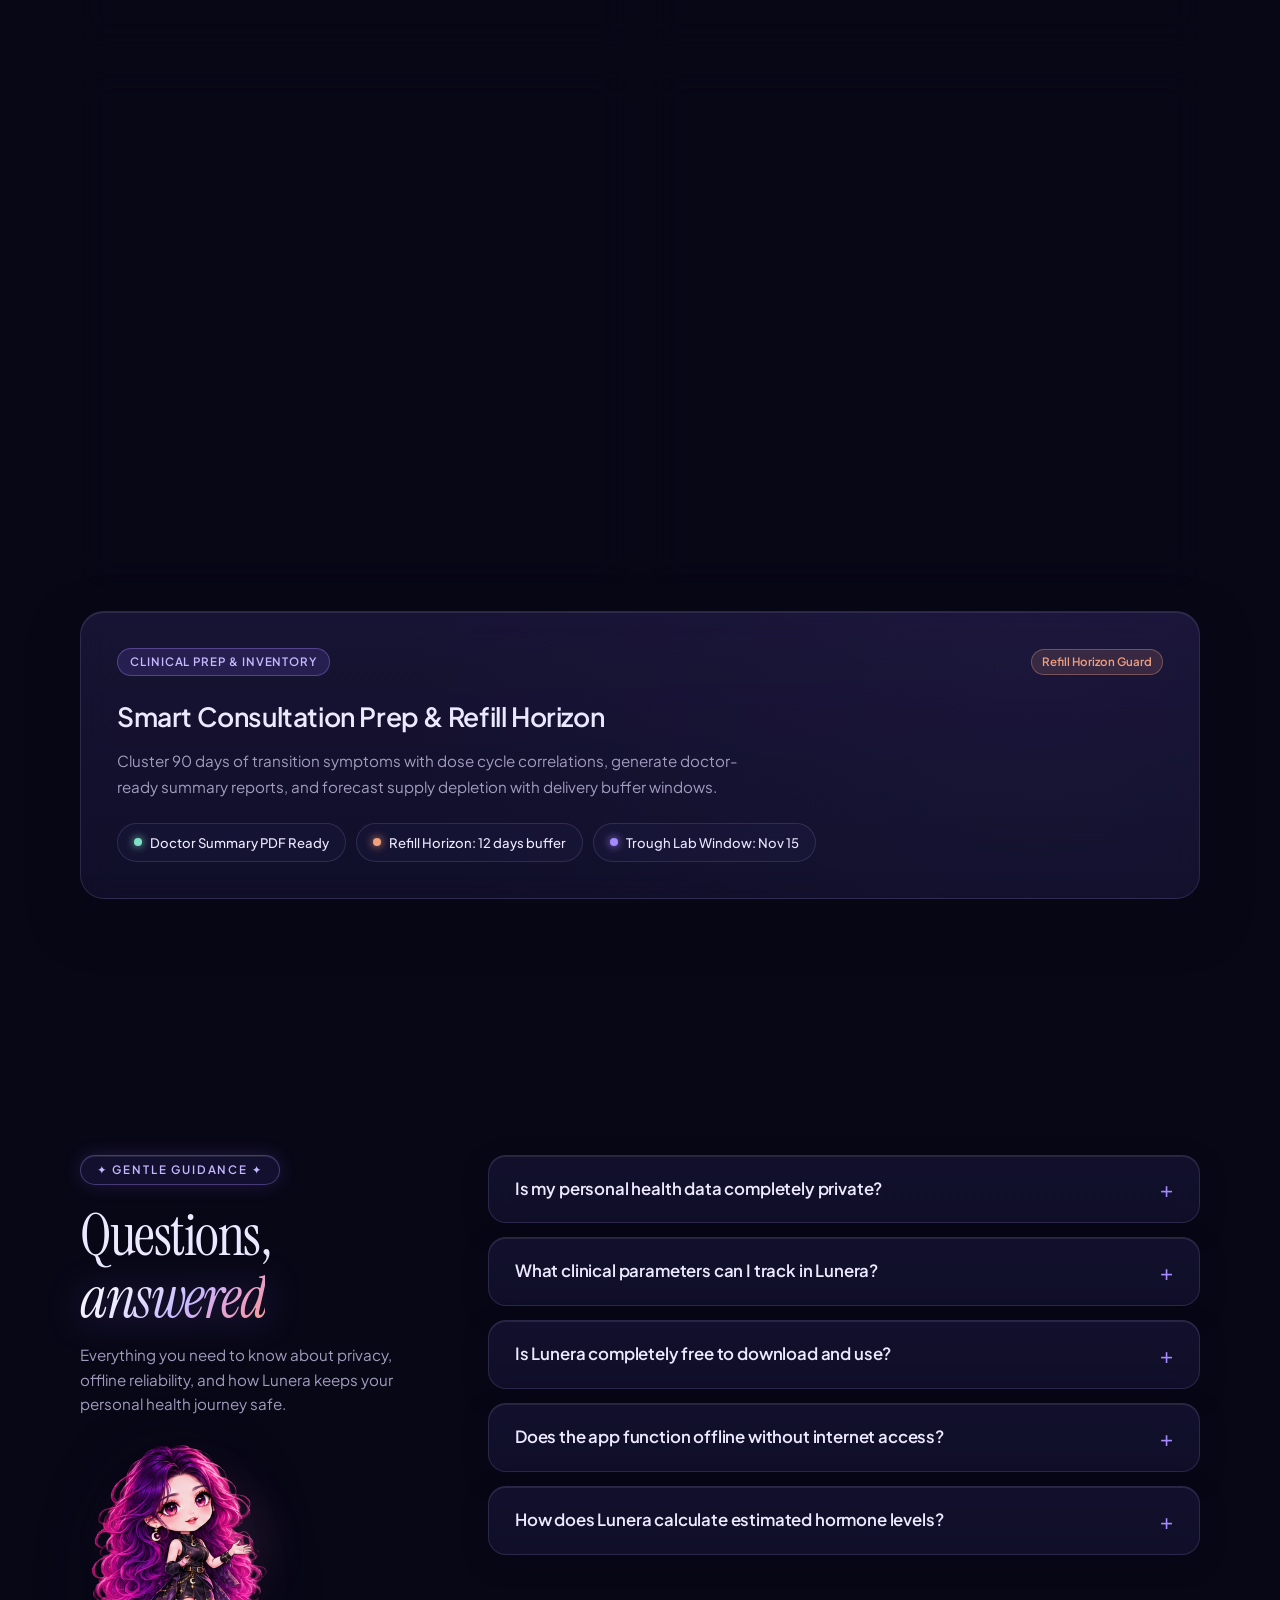
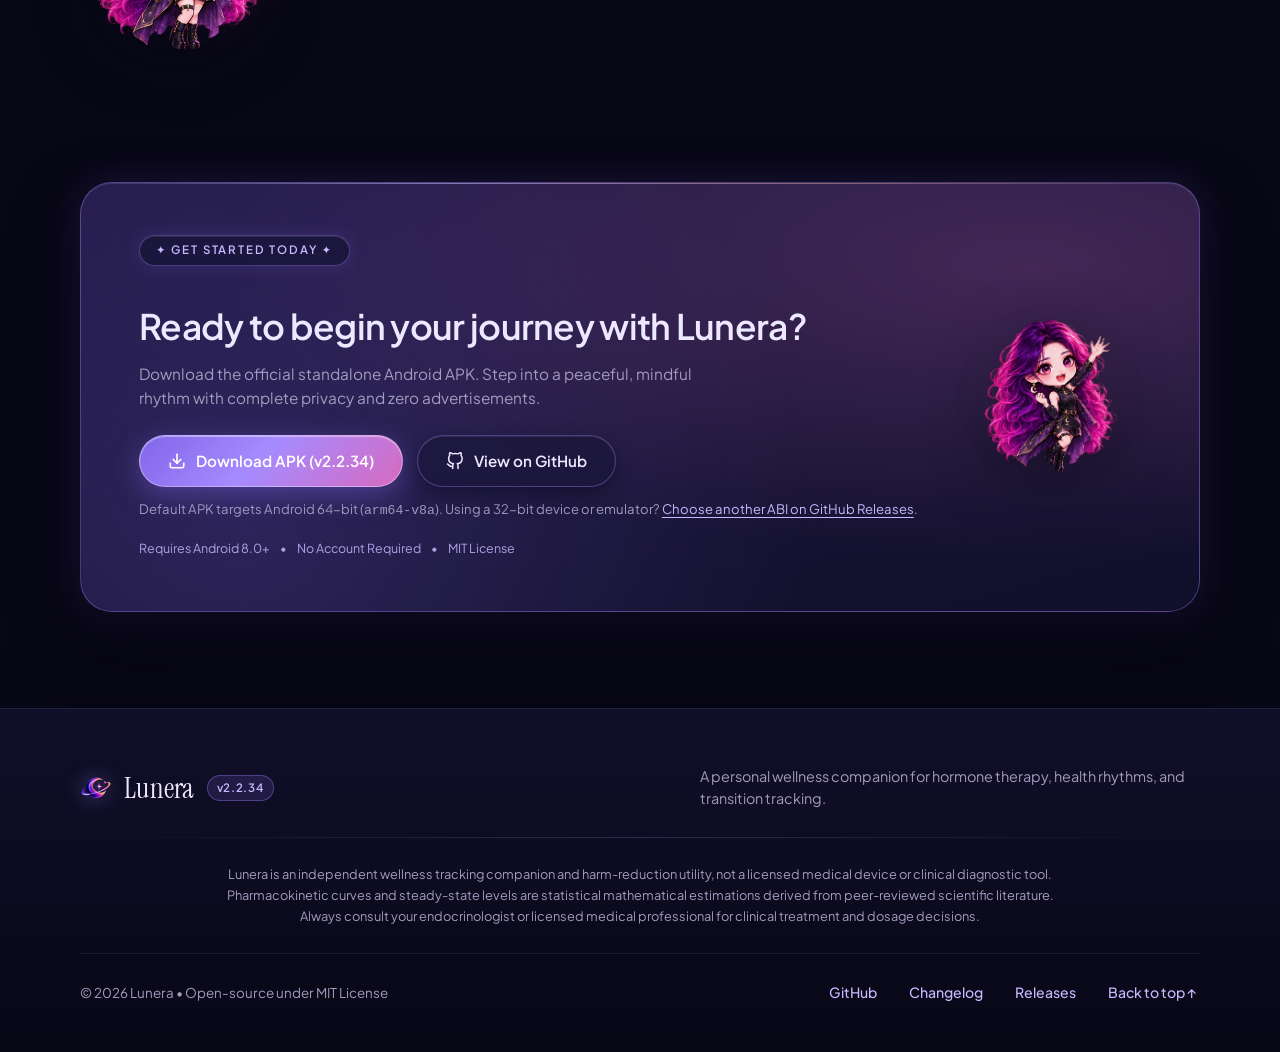
==== commit c7fd0bf0: "feat: HRT-aware Movement Coach with sporty mascot, animated diagrams, and 2x2 Android widget (v2.2.3" ====
--- a/docs/index.html
+++ b/docs/index.html
@@ -47,7 +47,7 @@
           <img src="images/logo.png" alt="Lunera Eternal Dusk Crescent" class="logo-img" width="512" height="512">
         </div>
         <span class="logo-text">Lunera</span>
-        <span class="app-version-tag">v2.2.33</span>
+        <span class="app-version-tag">v2.2.34</span>
       </a>
       <nav aria-label="Main Navigation">
         <ul class="nav-list">
@@ -85,7 +85,7 @@
           <li><a class="mobile-nav-link" href="#faq">FAQ</a></li>
         </ul>
         <a class="btn btn-primary mobile-nav-cta apk-download-btn" href="https://github.com/valynlove/lunera/releases/latest/download/Lunera.apk">
-          <span>Download APK (v2.2.33)</span>
+          <span>Download APK (v2.2.34)</span>
         </a>
       </nav>
     </div>
@@ -112,7 +112,7 @@
       <div class="hero-copy">
         <div class="hero-kicker">
           <span class="kicker-glow-dot" aria-hidden="true"></span>
-          <span>Version 2.2.33 · 100% Offline-First Care</span>
+          <span>Version 2.2.34 · 100% Offline-First Care</span>
         </div>
         <h1 class="hero-title">
           Your Journey,<br>
@@ -1119,7 +1119,7 @@
               <polyline points="7 10 12 15 17 10"/>
               <line x1="12" y1="15" x2="12" y2="3"/>
             </svg>
-            <span>Download APK (v2.2.33)</span>
+            <span>Download APK (v2.2.34)</span>
           </a>
           <a class="btn btn-secondary" href="https://github.com/valynlove/lunera" target="_blank" rel="noopener noreferrer">
             <svg class="btn-svg-ico" viewBox="0 0 24 24" fill="none" stroke="currentColor" stroke-width="2" stroke-linecap="round" stroke-linejoin="round" aria-hidden="true">
@@ -1154,7 +1154,7 @@
         <div class="footer-logo">
           <img src="images/logo.png" alt="Lunera Eternal Dusk Crescent" class="footer-logo-img" width="512" height="512">
           <span class="footer-brand-name">Lunera</span>
-          <span class="app-version-tag">v2.2.33</span>
+          <span class="app-version-tag">v2.2.34</span>
         </div>
         <p class="footer-tagline">
           A personal wellness companion for hormone therapy, health rhythms, and transition tracking.
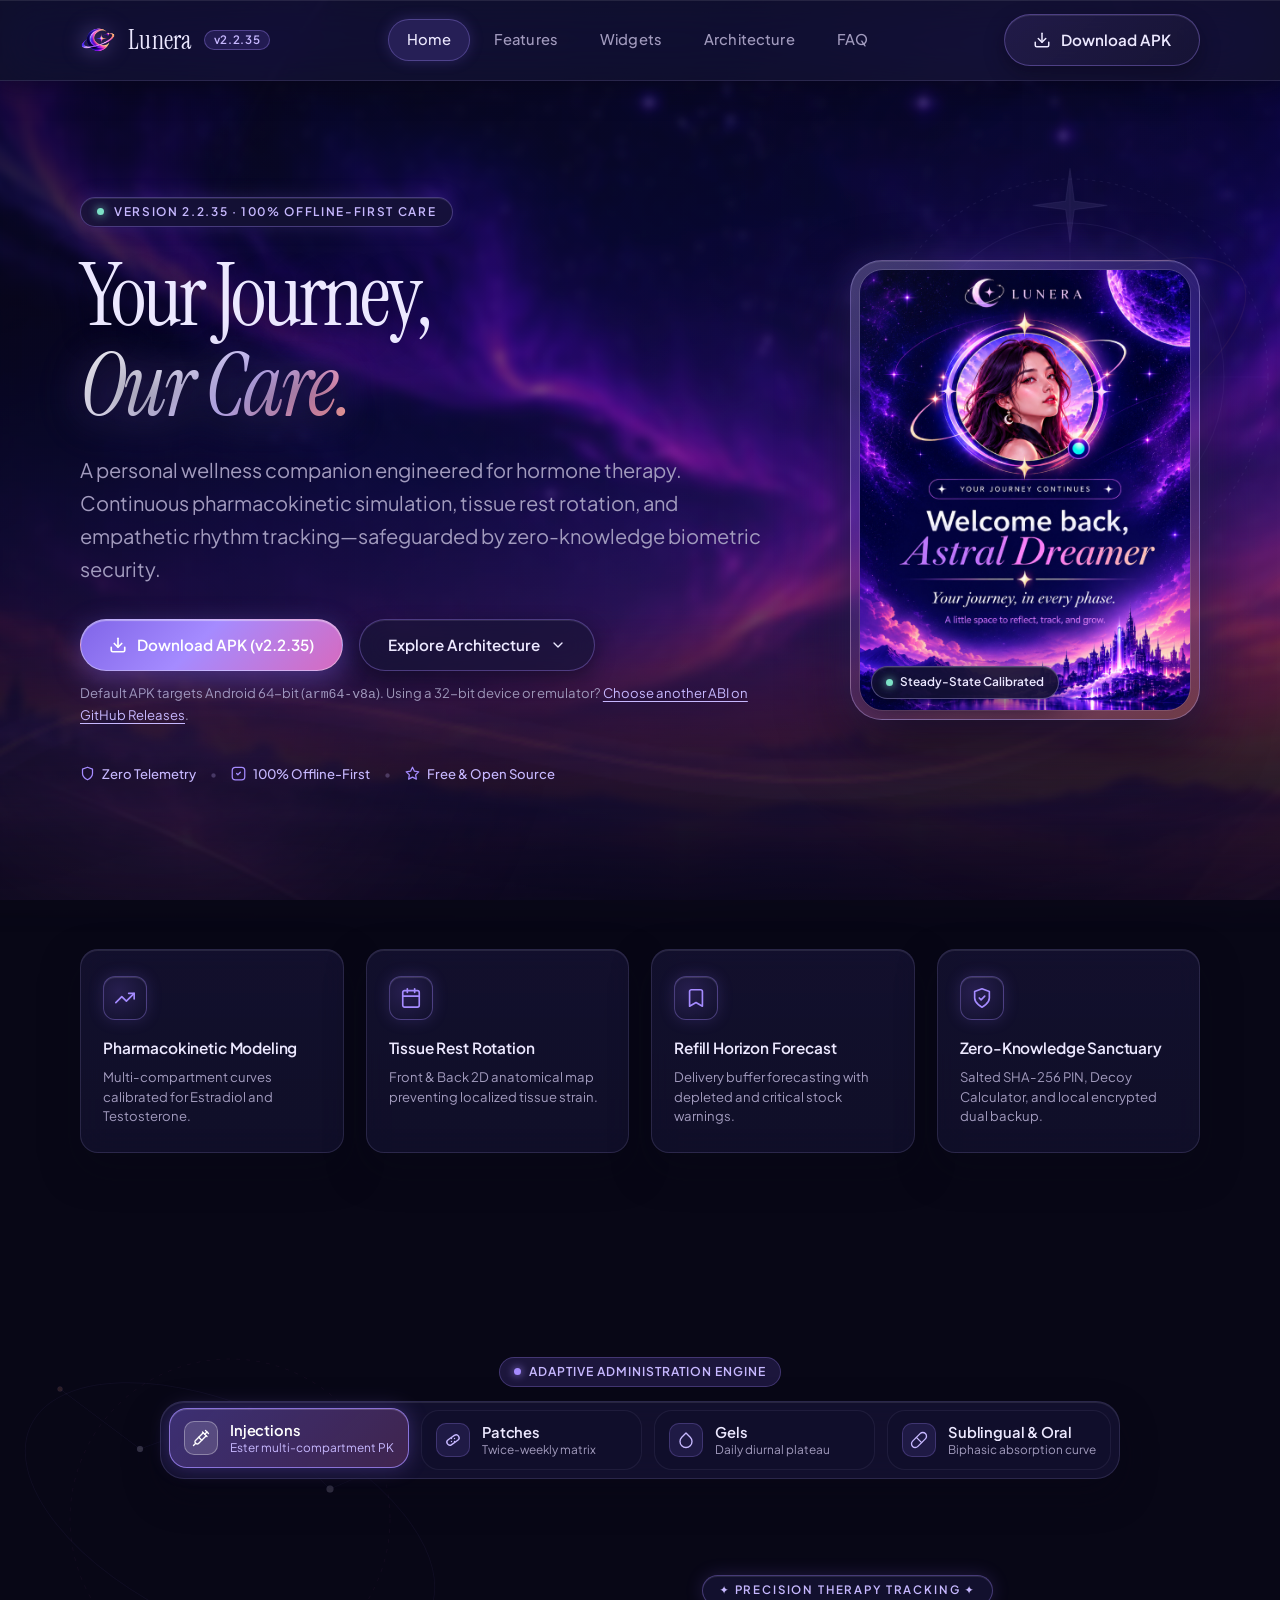
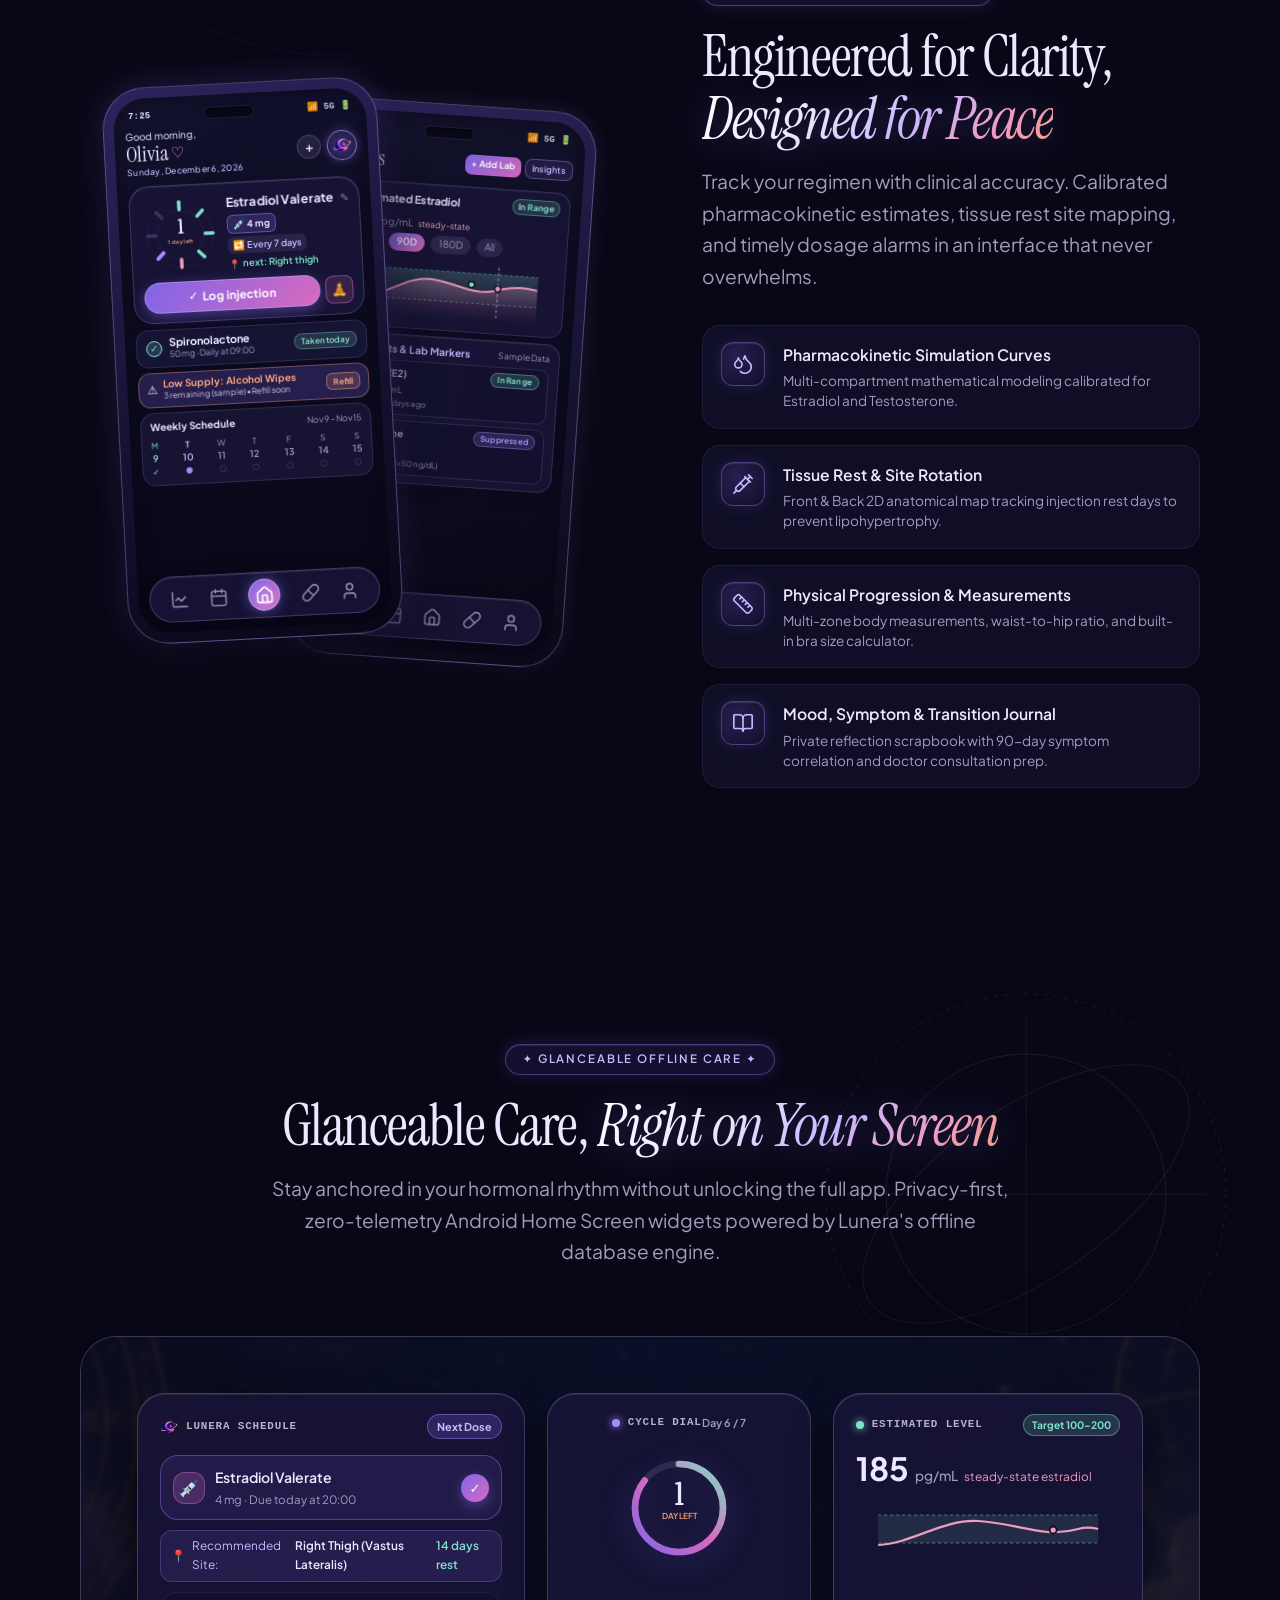
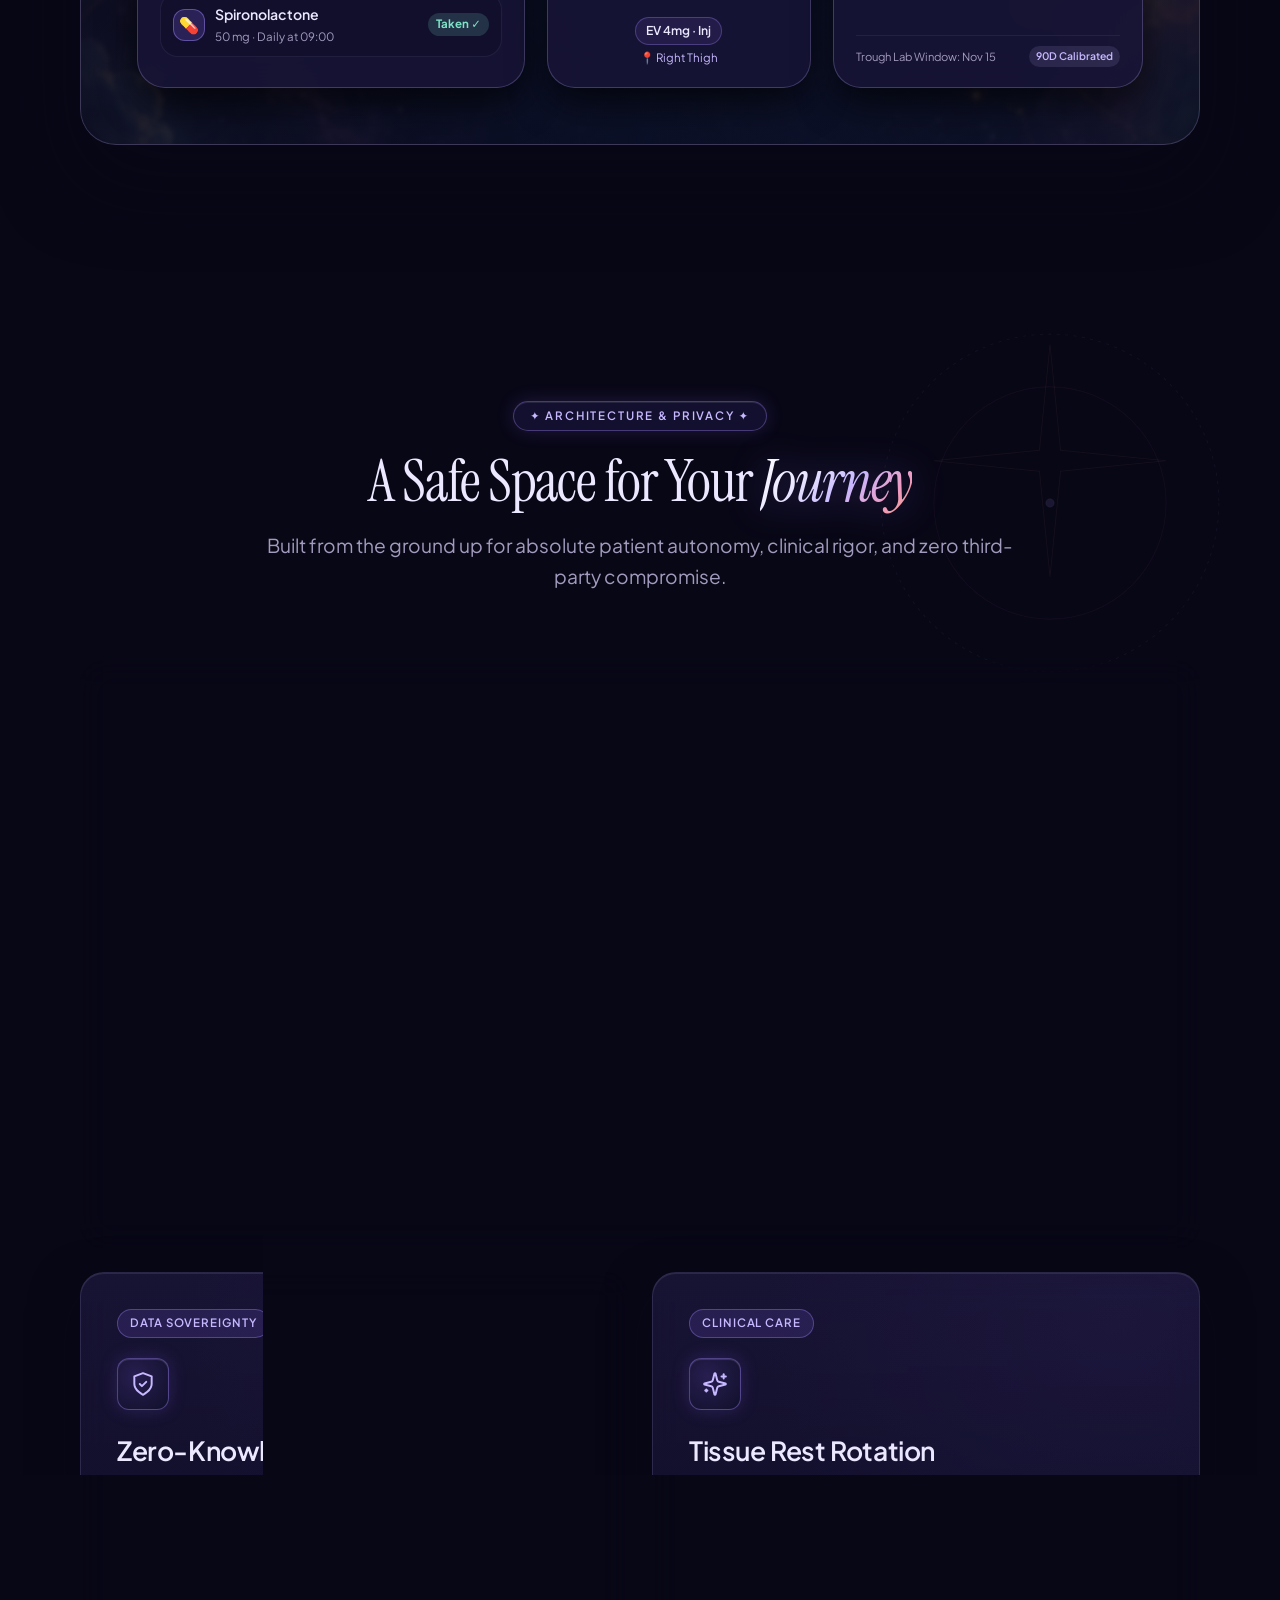
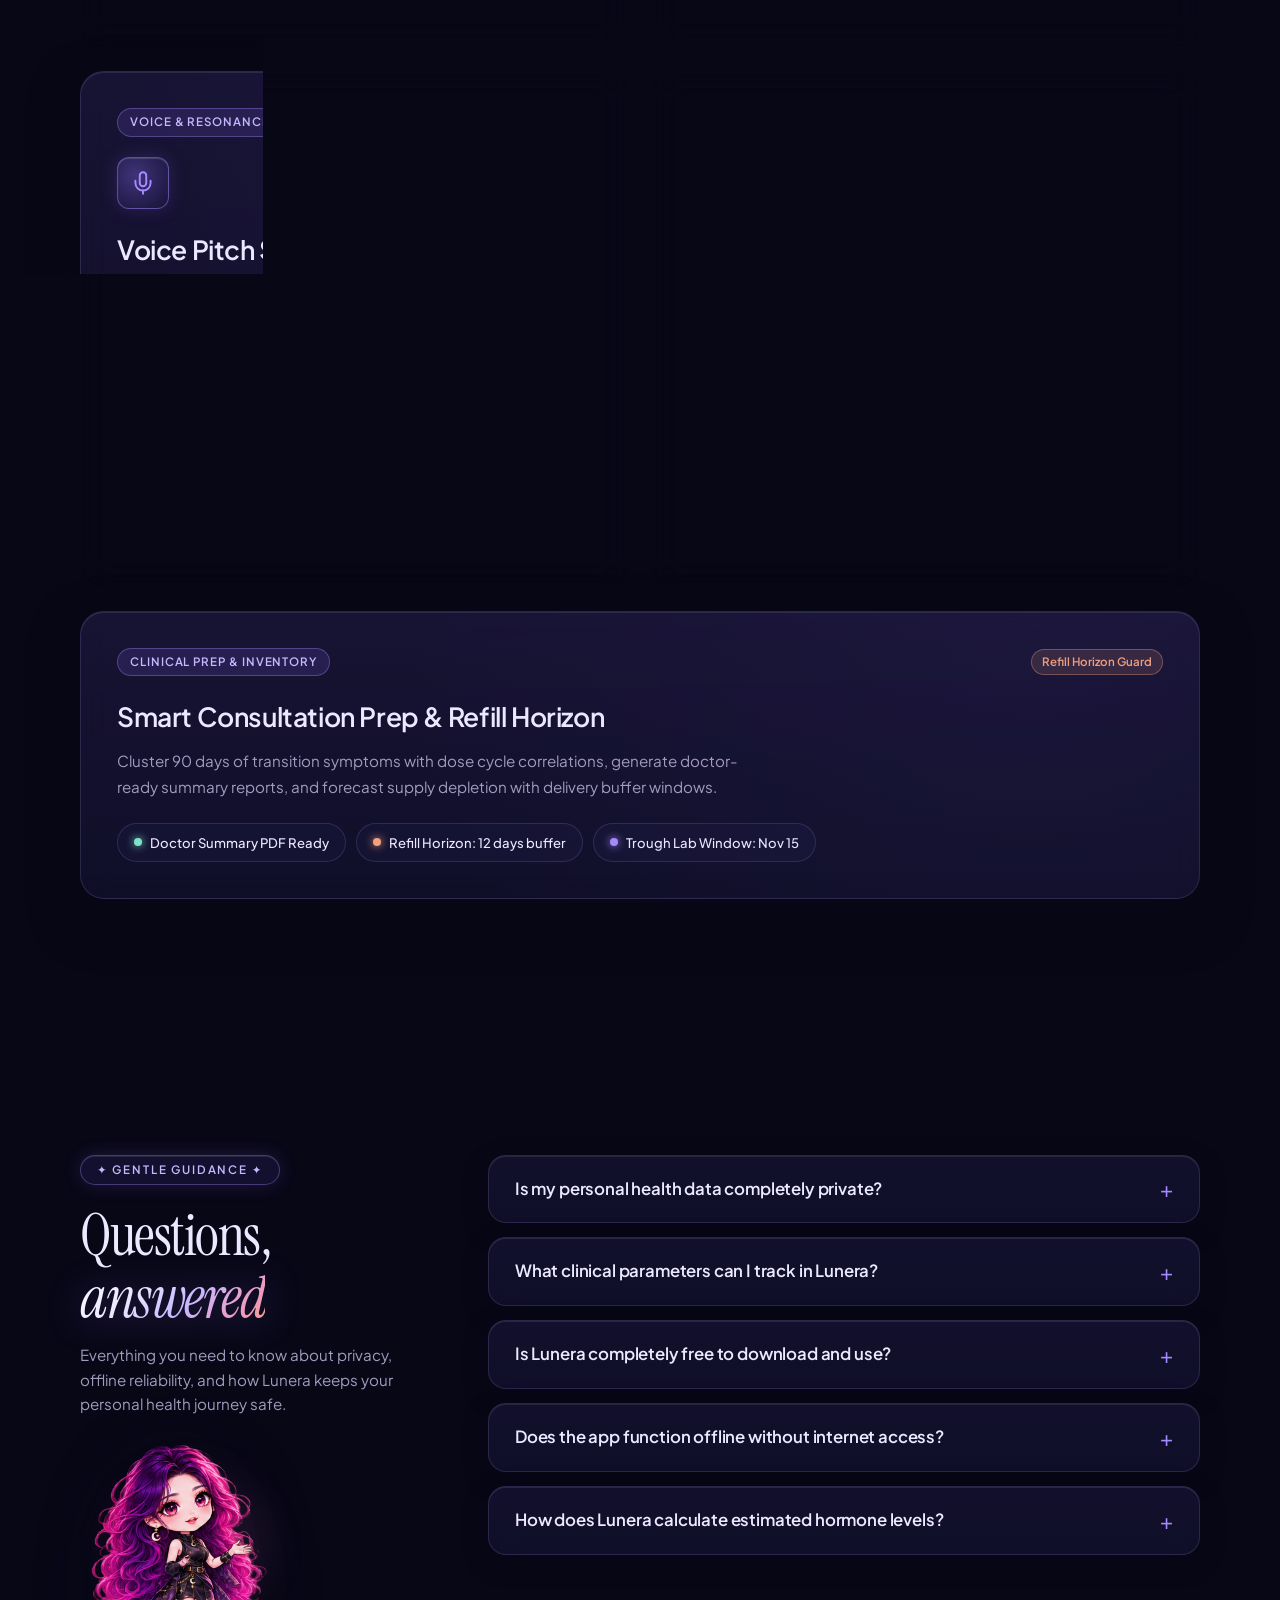
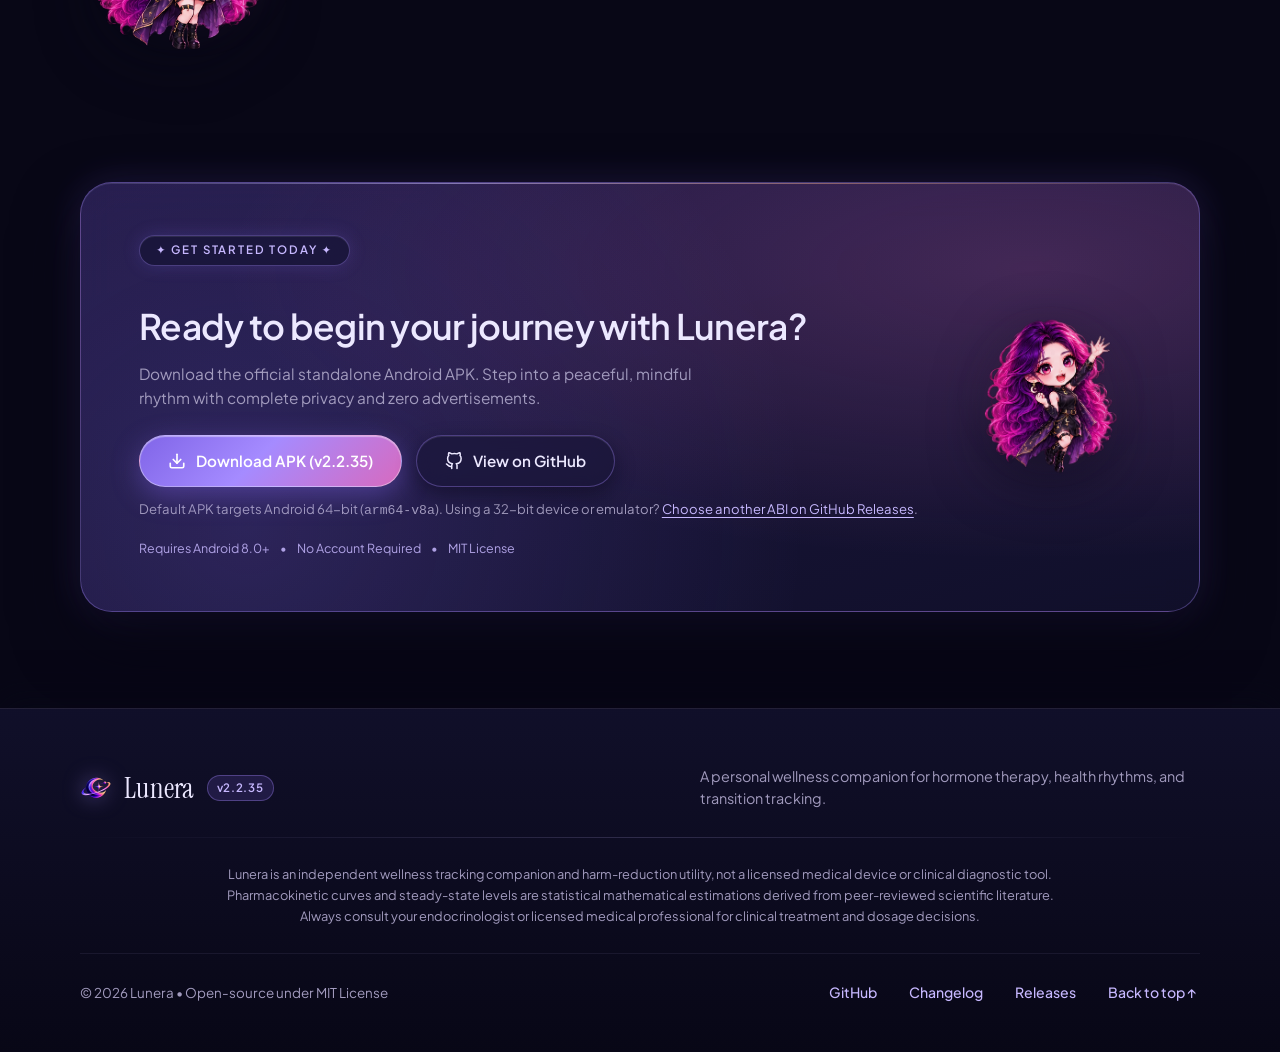
==== commit cebc136d: "style: scale up Companion and Coach mascot sizing and add README banner (v2.2.35)" ====
--- a/docs/index.html
+++ b/docs/index.html
@@ -47,7 +47,7 @@
           <img src="images/logo.png" alt="Lunera Eternal Dusk Crescent" class="logo-img" width="512" height="512">
         </div>
         <span class="logo-text">Lunera</span>
-        <span class="app-version-tag">v2.2.34</span>
+        <span class="app-version-tag">v2.2.35</span>
       </a>
       <nav aria-label="Main Navigation">
         <ul class="nav-list">
@@ -85,7 +85,7 @@
           <li><a class="mobile-nav-link" href="#faq">FAQ</a></li>
         </ul>
         <a class="btn btn-primary mobile-nav-cta apk-download-btn" href="https://github.com/valynlove/lunera/releases/latest/download/Lunera.apk">
-          <span>Download APK (v2.2.34)</span>
+          <span>Download APK (v2.2.35)</span>
         </a>
       </nav>
     </div>
@@ -112,7 +112,7 @@
       <div class="hero-copy">
         <div class="hero-kicker">
           <span class="kicker-glow-dot" aria-hidden="true"></span>
-          <span>Version 2.2.34 · 100% Offline-First Care</span>
+          <span>Version 2.2.35 · 100% Offline-First Care</span>
         </div>
         <h1 class="hero-title">
           Your Journey,<br>
@@ -1119,7 +1119,7 @@
               <polyline points="7 10 12 15 17 10"/>
               <line x1="12" y1="15" x2="12" y2="3"/>
             </svg>
-            <span>Download APK (v2.2.34)</span>
+            <span>Download APK (v2.2.35)</span>
           </a>
           <a class="btn btn-secondary" href="https://github.com/valynlove/lunera" target="_blank" rel="noopener noreferrer">
             <svg class="btn-svg-ico" viewBox="0 0 24 24" fill="none" stroke="currentColor" stroke-width="2" stroke-linecap="round" stroke-linejoin="round" aria-hidden="true">
@@ -1154,7 +1154,7 @@
         <div class="footer-logo">
           <img src="images/logo.png" alt="Lunera Eternal Dusk Crescent" class="footer-logo-img" width="512" height="512">
           <span class="footer-brand-name">Lunera</span>
-          <span class="app-version-tag">v2.2.34</span>
+          <span class="app-version-tag">v2.2.35</span>
         </div>
         <p class="footer-tagline">
           A personal wellness companion for hormone therapy, health rhythms, and transition tracking.
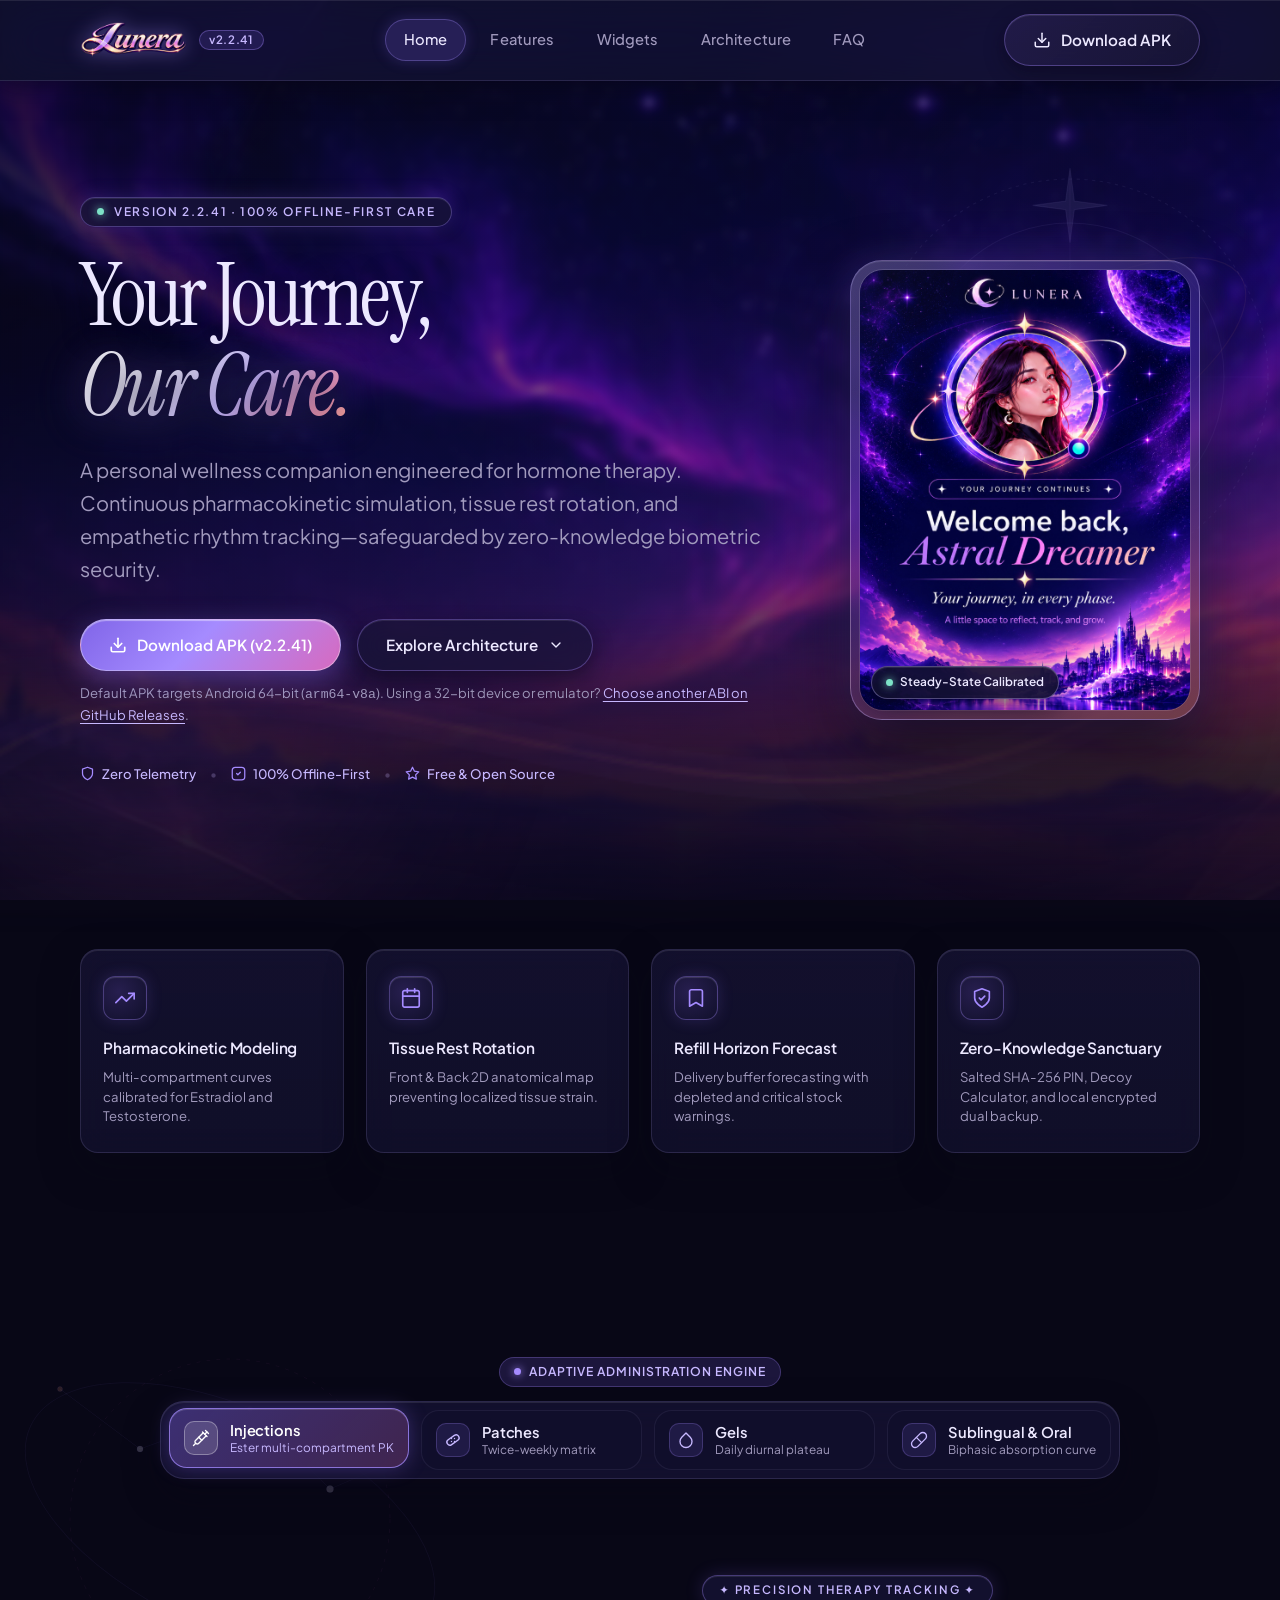
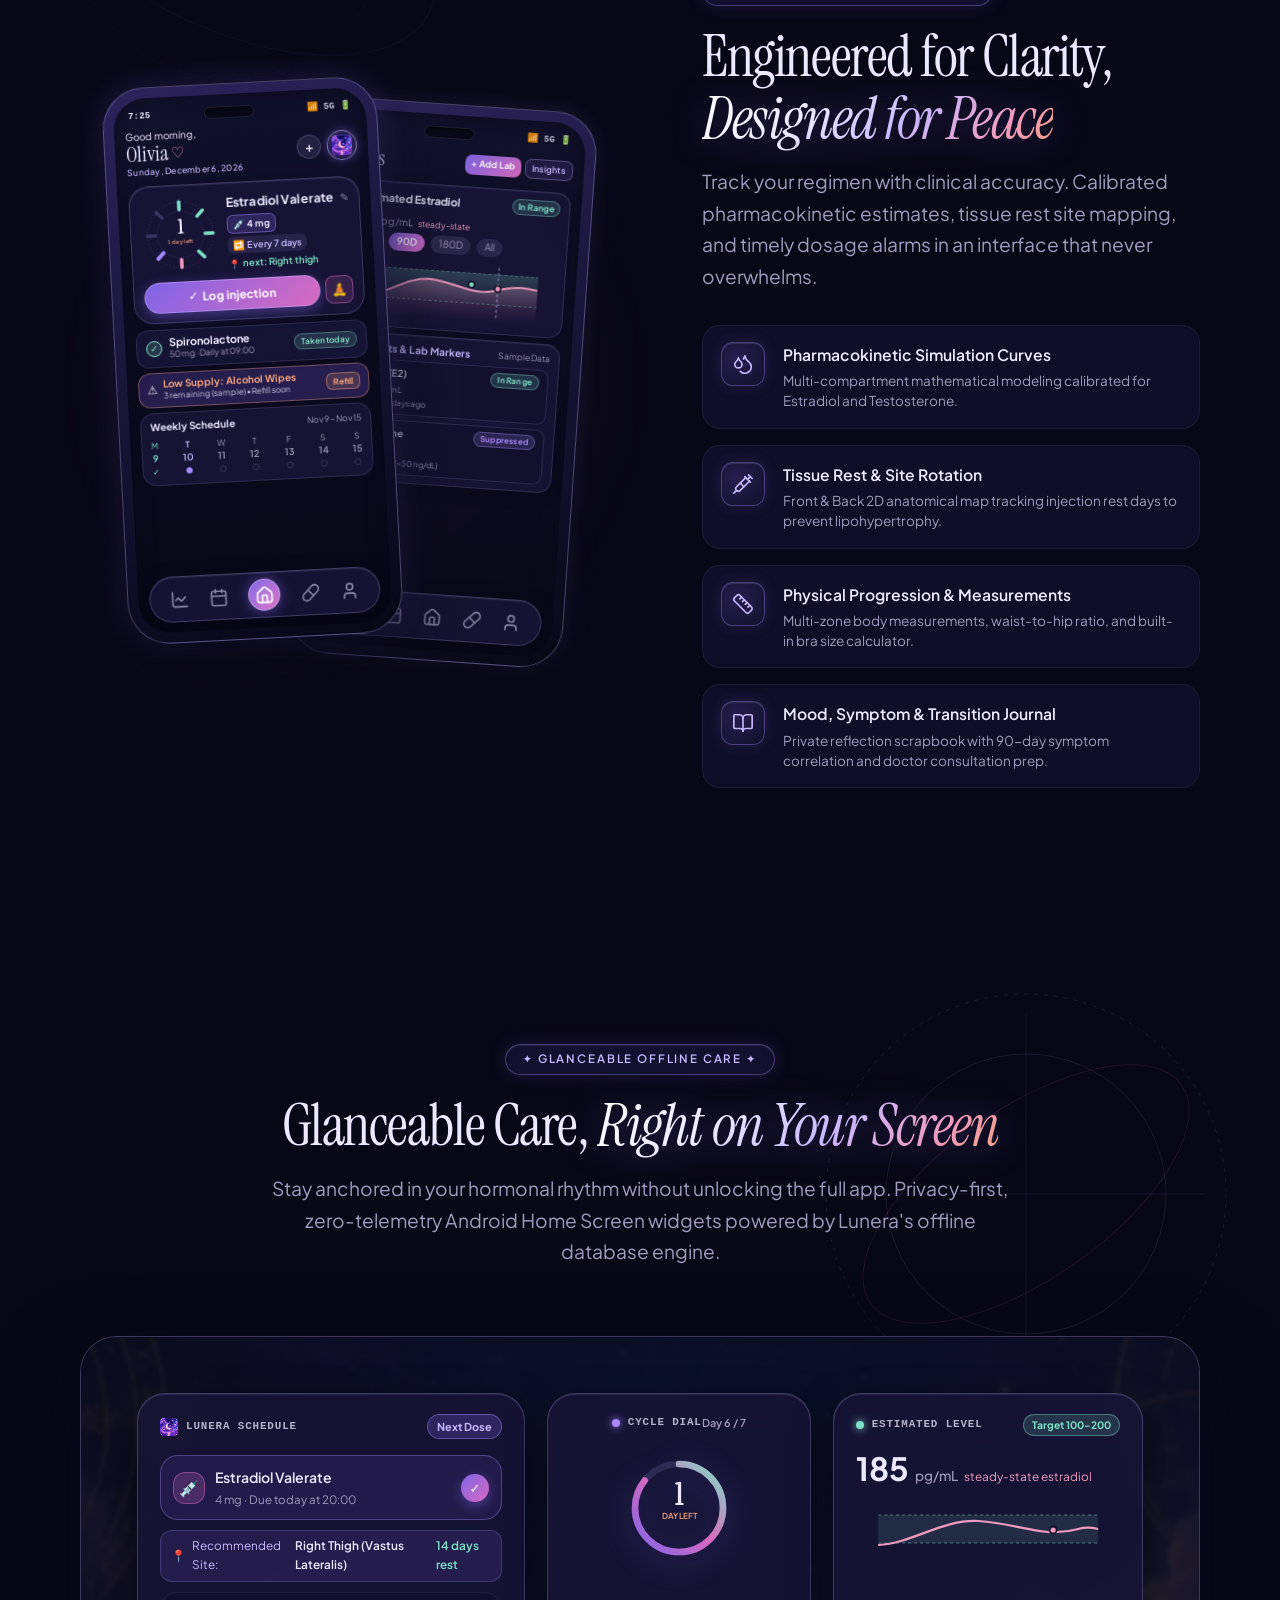
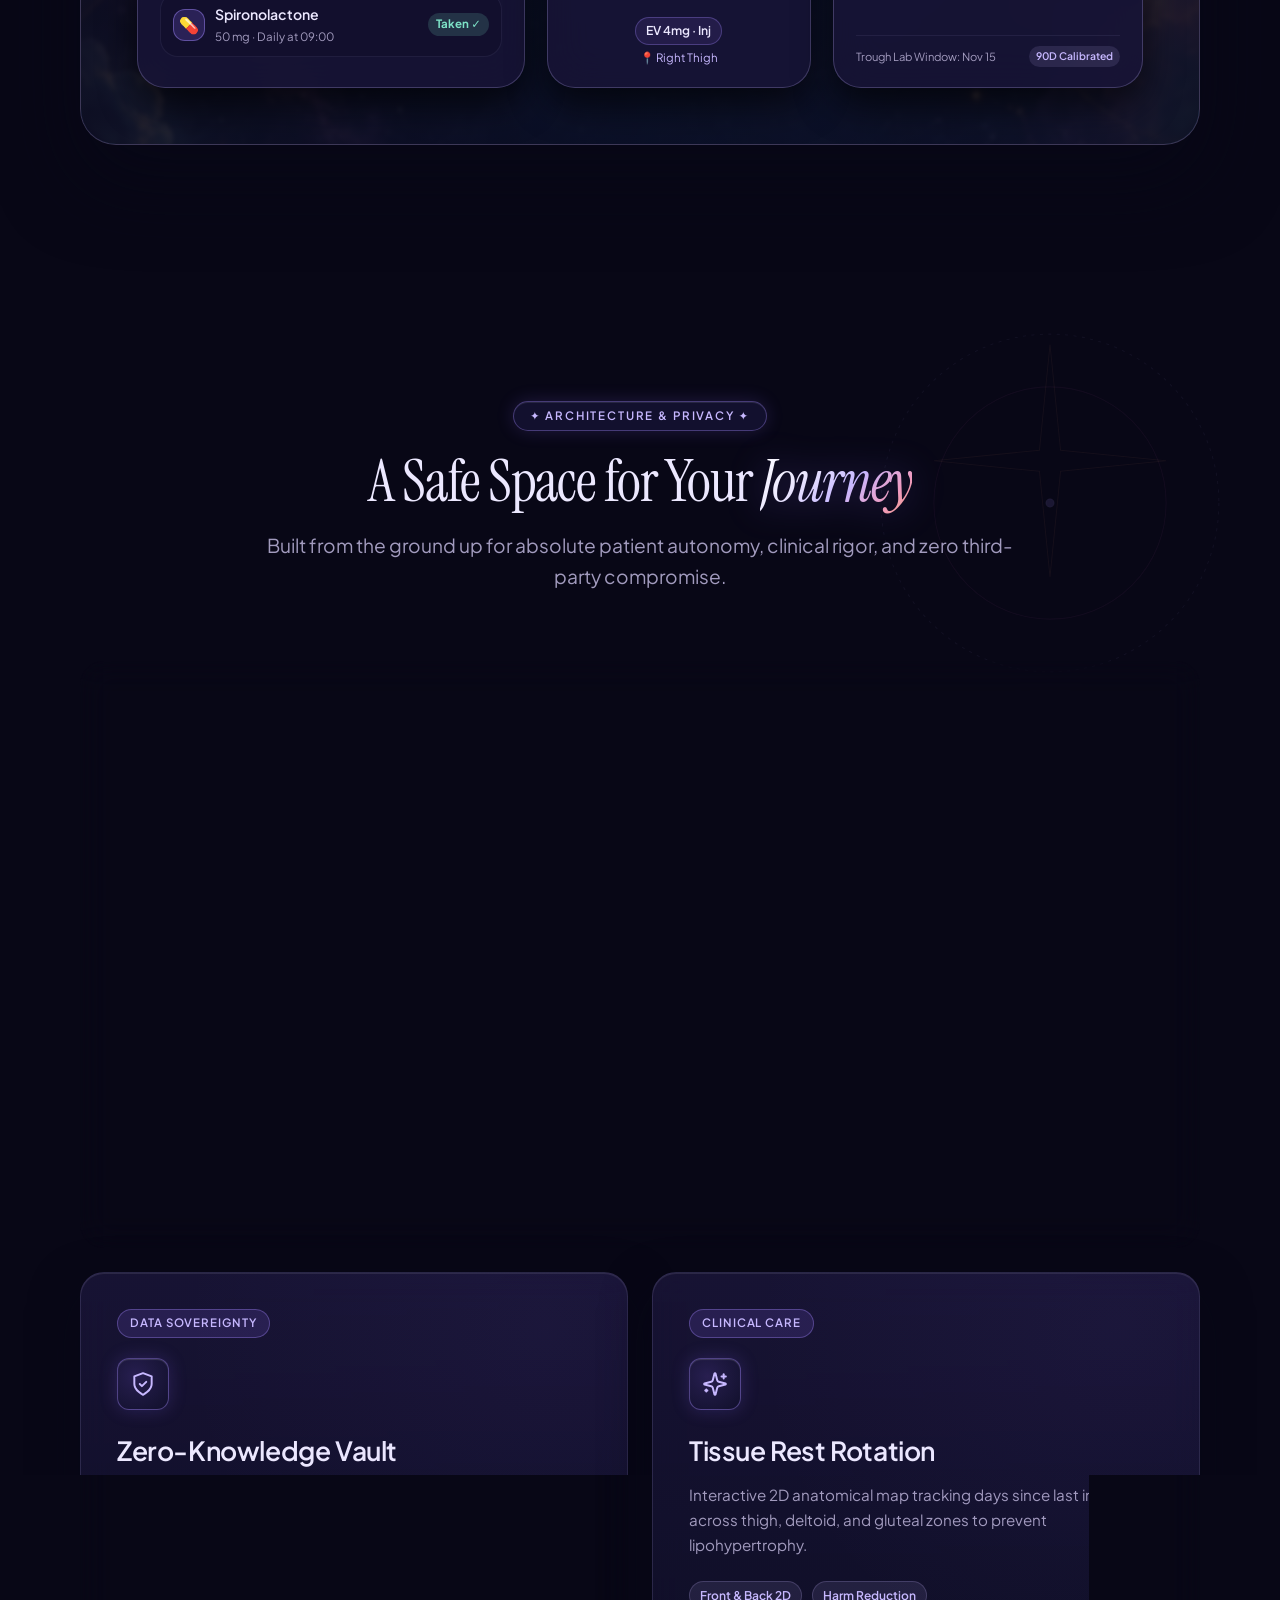
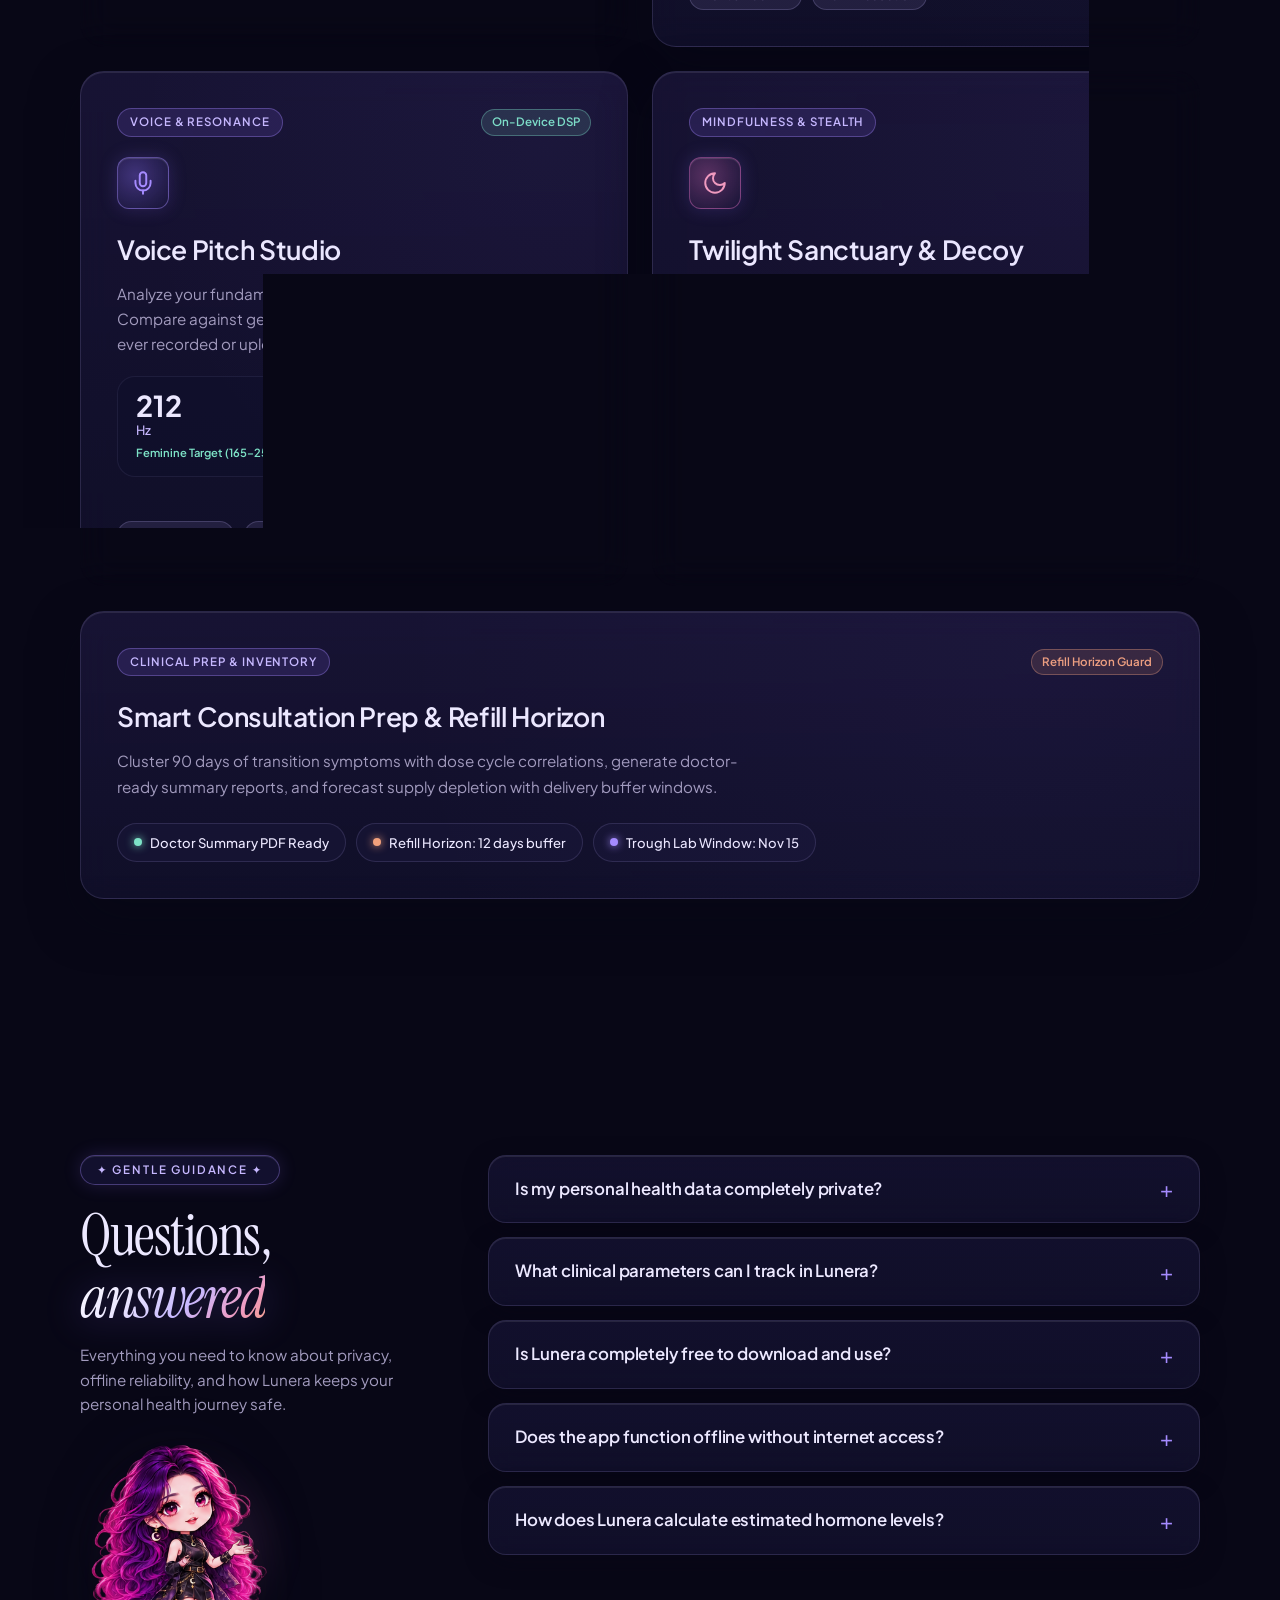
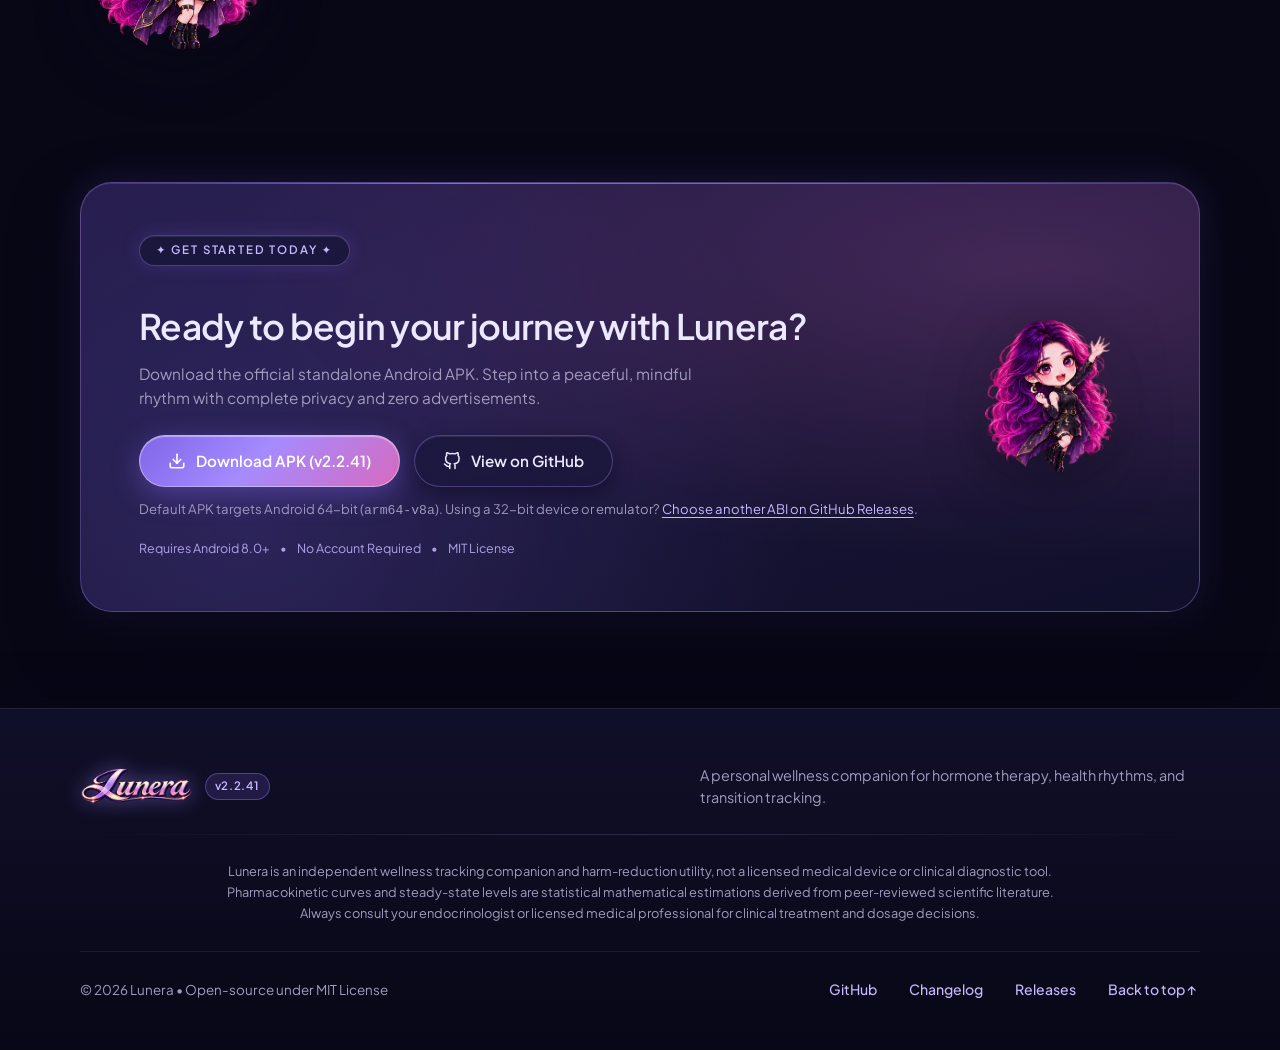
==== commit 3f370204: "feat: adaptive multi-device layouts, interactive companion & coach moods, new app icons, and wordmar" ====
--- a/docs/index.html
+++ b/docs/index.html
@@ -43,11 +43,8 @@
   <header class="site-header" id="site-header">
     <div class="nav-wrap">
       <a class="logo" href="#home" aria-label="Lunera home">
-        <div class="logo-mark">
-          <img src="images/logo.png" alt="Lunera Eternal Dusk Crescent" class="logo-img" width="512" height="512">
-        </div>
-        <span class="logo-text">Lunera</span>
-        <span class="app-version-tag">v2.2.35</span>
+        <img src="images/lunera_text.png" alt="Lunera" class="logo-wordmark-img">
+        <span class="app-version-tag">v2.2.41</span>
       </a>
       <nav aria-label="Main Navigation">
         <ul class="nav-list">
@@ -85,7 +82,7 @@
           <li><a class="mobile-nav-link" href="#faq">FAQ</a></li>
         </ul>
         <a class="btn btn-primary mobile-nav-cta apk-download-btn" href="https://github.com/valynlove/lunera/releases/latest/download/Lunera.apk">
-          <span>Download APK (v2.2.35)</span>
+          <span>Download APK (v2.2.41)</span>
         </a>
       </nav>
     </div>
@@ -112,7 +109,7 @@
       <div class="hero-copy">
         <div class="hero-kicker">
           <span class="kicker-glow-dot" aria-hidden="true"></span>
-          <span>Version 2.2.35 · 100% Offline-First Care</span>
+          <span>Version 2.2.41 · 100% Offline-First Care</span>
         </div>
         <h1 class="hero-title">
           Your Journey,<br>
@@ -1119,7 +1116,7 @@
               <polyline points="7 10 12 15 17 10"/>
               <line x1="12" y1="15" x2="12" y2="3"/>
             </svg>
-            <span>Download APK (v2.2.35)</span>
+            <span>Download APK (v2.2.41)</span>
           </a>
           <a class="btn btn-secondary" href="https://github.com/valynlove/lunera" target="_blank" rel="noopener noreferrer">
             <svg class="btn-svg-ico" viewBox="0 0 24 24" fill="none" stroke="currentColor" stroke-width="2" stroke-linecap="round" stroke-linejoin="round" aria-hidden="true">
@@ -1152,9 +1149,8 @@
     <div class="footer-wrap">
       <div class="footer-brand-row">
         <div class="footer-logo">
-          <img src="images/logo.png" alt="Lunera Eternal Dusk Crescent" class="footer-logo-img" width="512" height="512">
-          <span class="footer-brand-name">Lunera</span>
-          <span class="app-version-tag">v2.2.35</span>
+          <img src="images/lunera_text.png" alt="Lunera" class="footer-wordmark-img">
+          <span class="app-version-tag">v2.2.41</span>
         </div>
         <p class="footer-tagline">
           A personal wellness companion for hormone therapy, health rhythms, and transition tracking.
--- a/docs/style.css
+++ b/docs/style.css
@@ -400,6 +400,19 @@
 .logo:hover .logo-img {
   transform: scale(1.1) rotate(-4deg);
   filter: drop-shadow(0 0 18px rgba(215, 106, 191, 0.7));
+}
+
+.logo-wordmark-img {
+  height: 36px;
+  width: auto;
+  object-fit: contain;
+  filter: drop-shadow(0 0 10px rgba(165, 139, 255, 0.45));
+  transition: transform var(--duration-snappy) var(--ease-spring), filter var(--duration-snappy) ease;
+}
+
+.logo:hover .logo-wordmark-img {
+  transform: scale(1.04);
+  filter: drop-shadow(0 0 16px rgba(215, 106, 191, 0.65));
 }
 
 .logo-text {
@@ -2494,6 +2507,19 @@
   transform: rotate(-6deg) scale(1.08);
 }
 
+.footer-wordmark-img {
+  height: 38px;
+  width: auto;
+  object-fit: contain;
+  filter: drop-shadow(0 0 10px rgba(165, 139, 255, 0.45));
+  transition: transform var(--duration-snappy) var(--ease-spring), filter var(--duration-snappy) ease;
+}
+
+.footer-logo:hover .footer-wordmark-img {
+  transform: scale(1.04);
+  filter: drop-shadow(0 0 16px rgba(215, 106, 191, 0.65));
+}
+
 .footer-tagline {
   font-size: 0.9rem;
   color: var(--mute);
@@ -3591,6 +3617,10 @@
     height: 30px;
   }
 
+  .logo-wordmark-img {
+    height: 30px;
+  }
+
   .site-header .app-version-tag {
     display: none;
   }
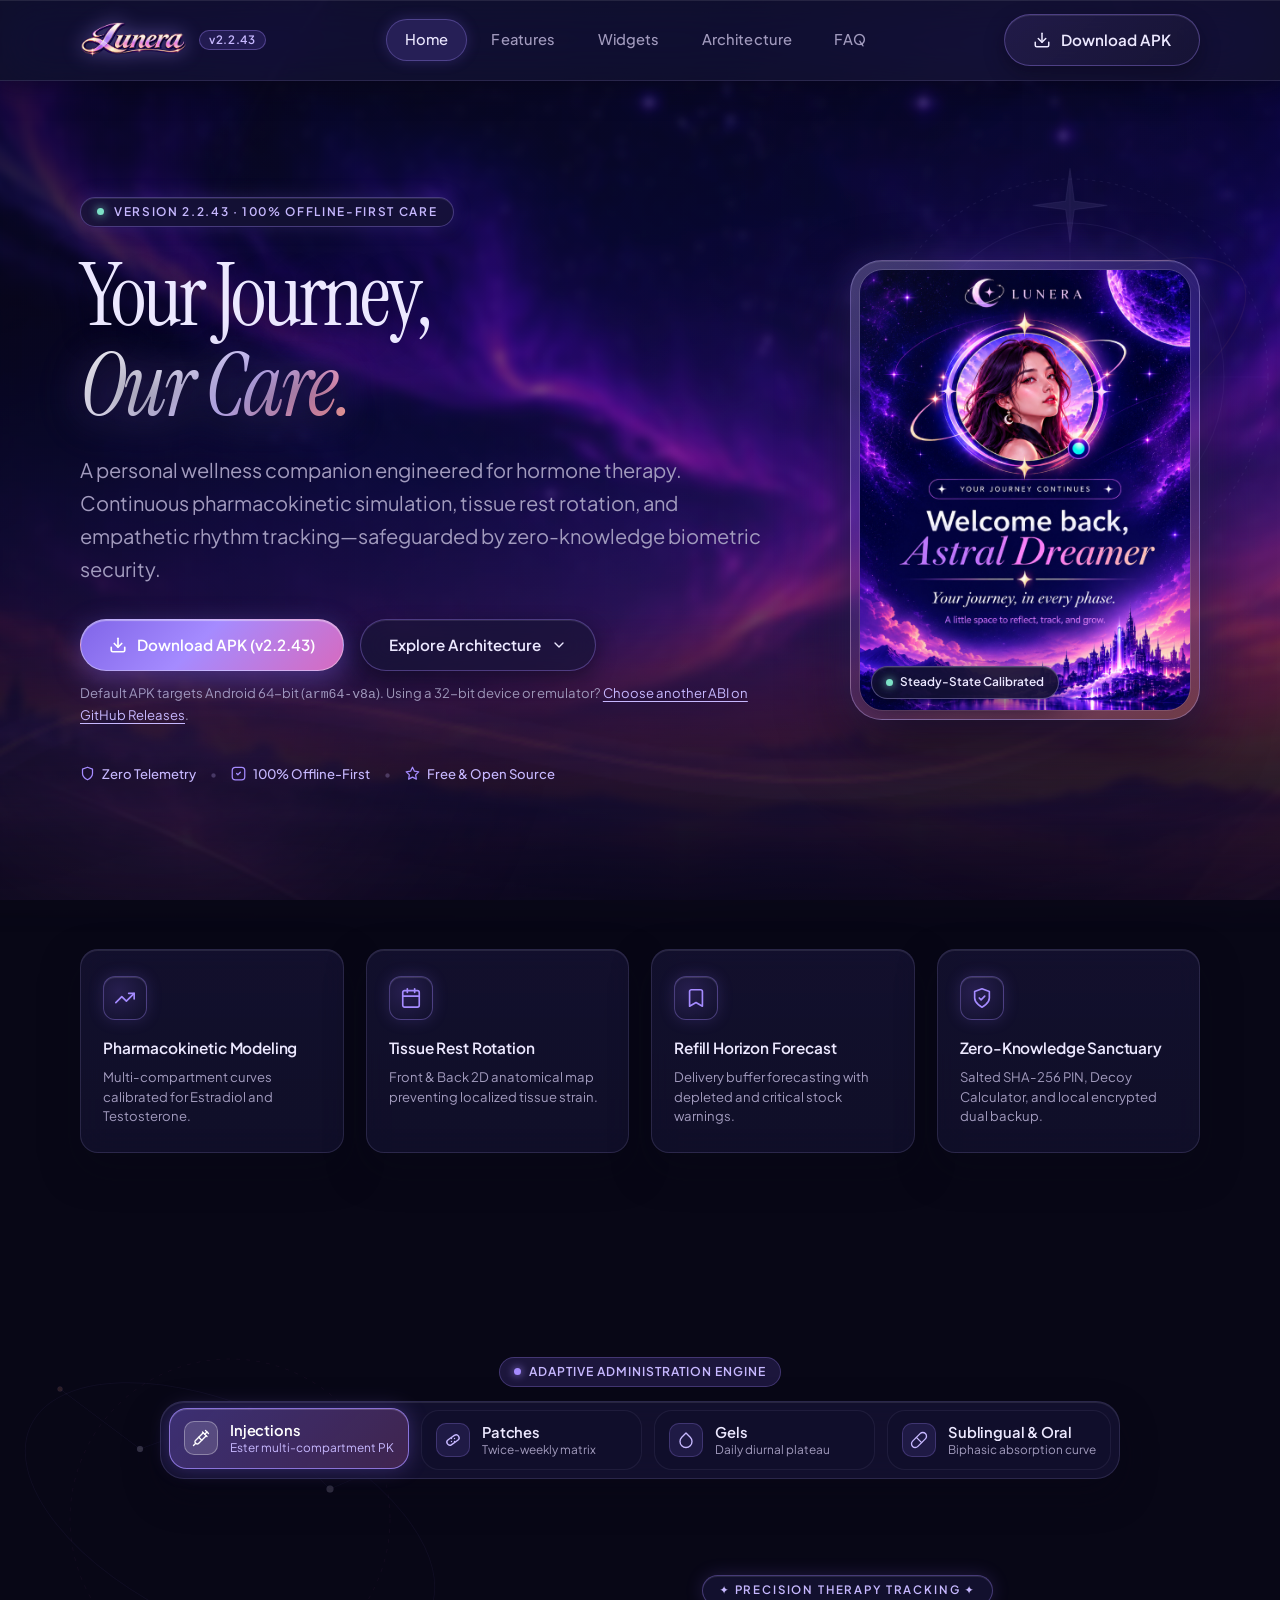
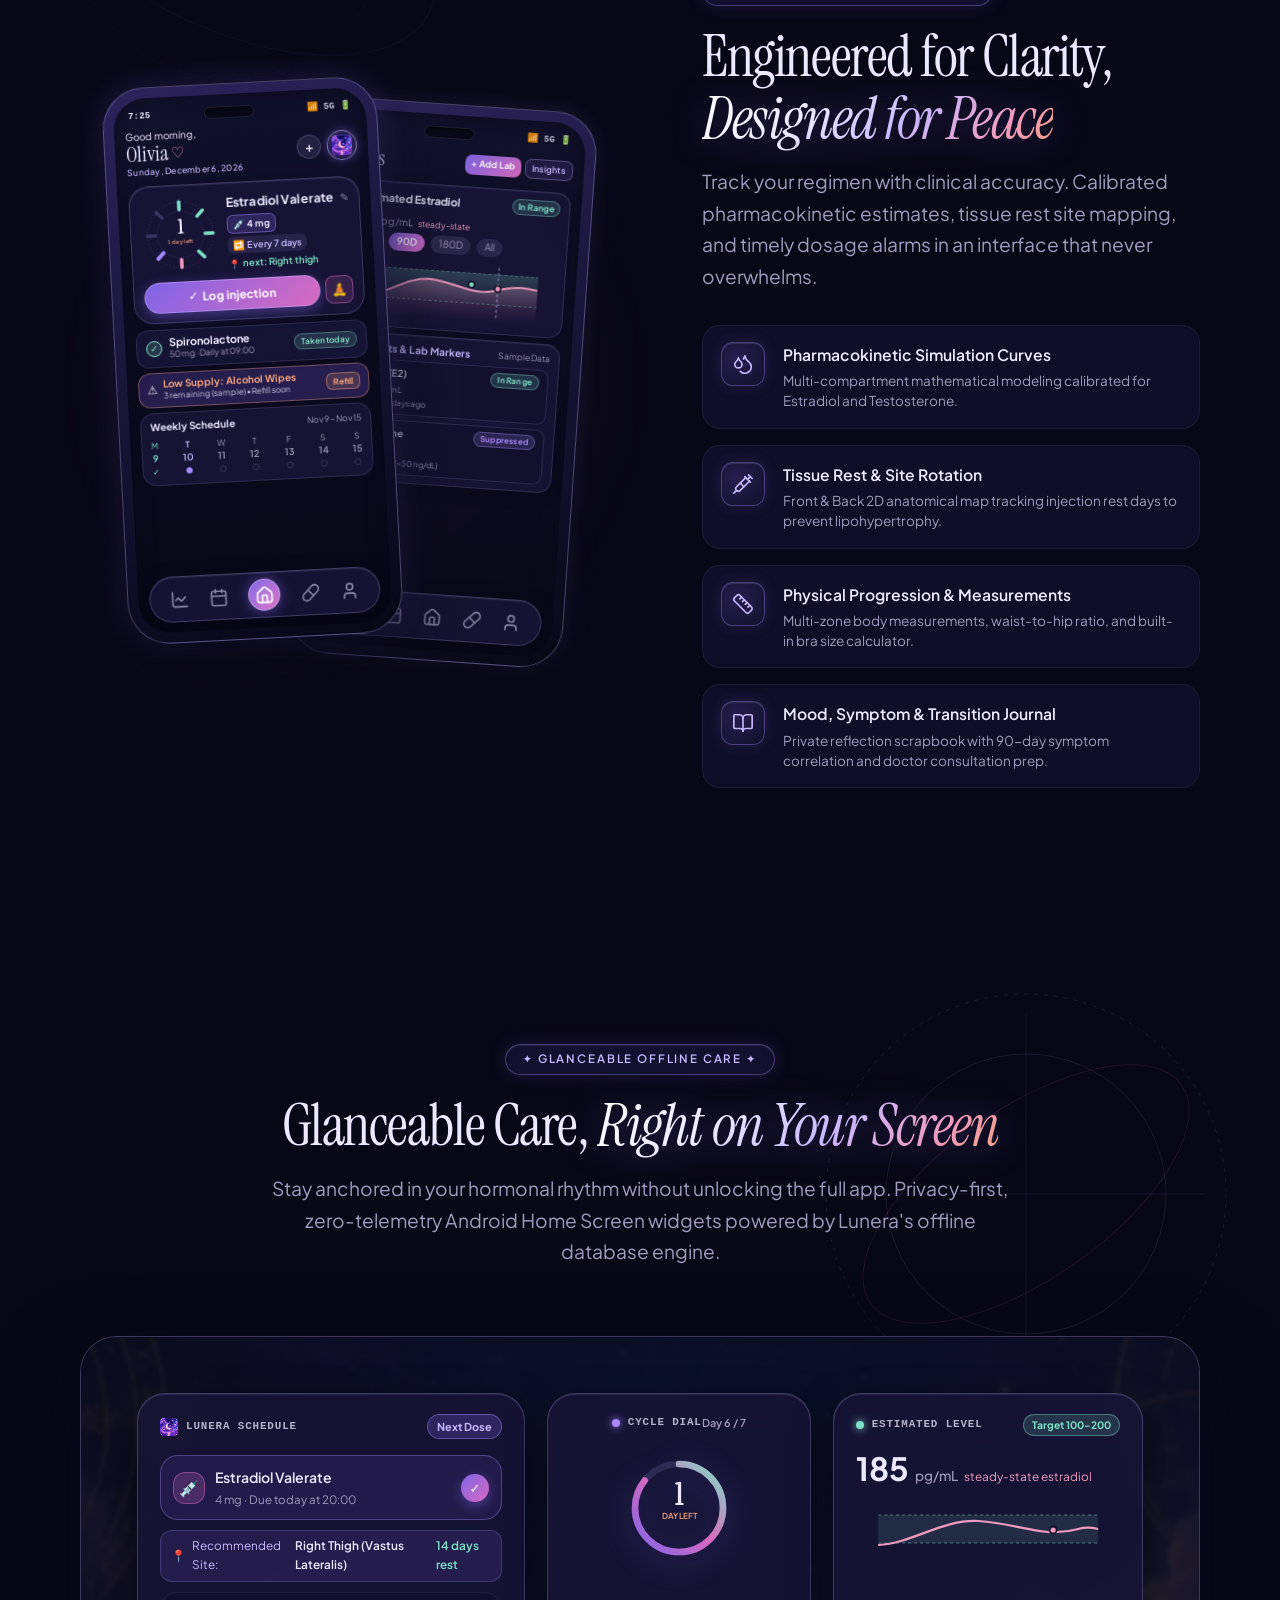
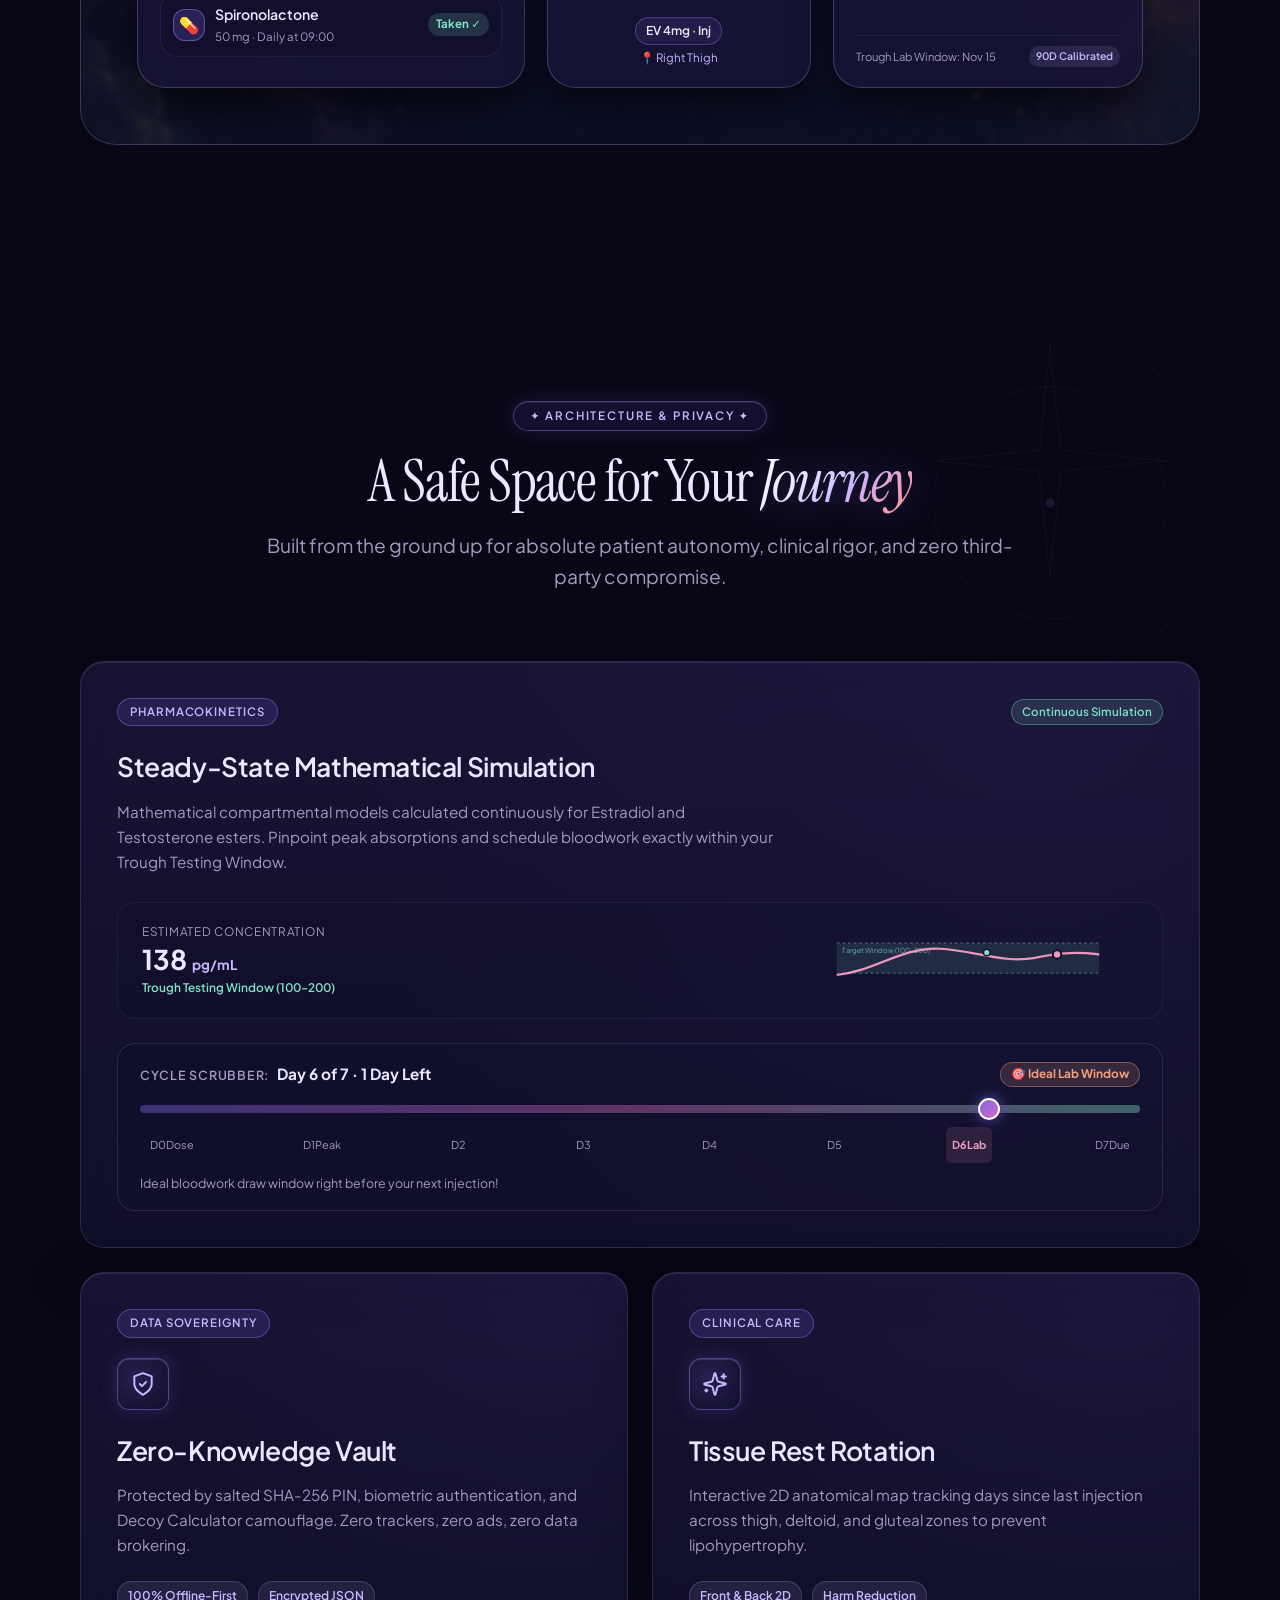
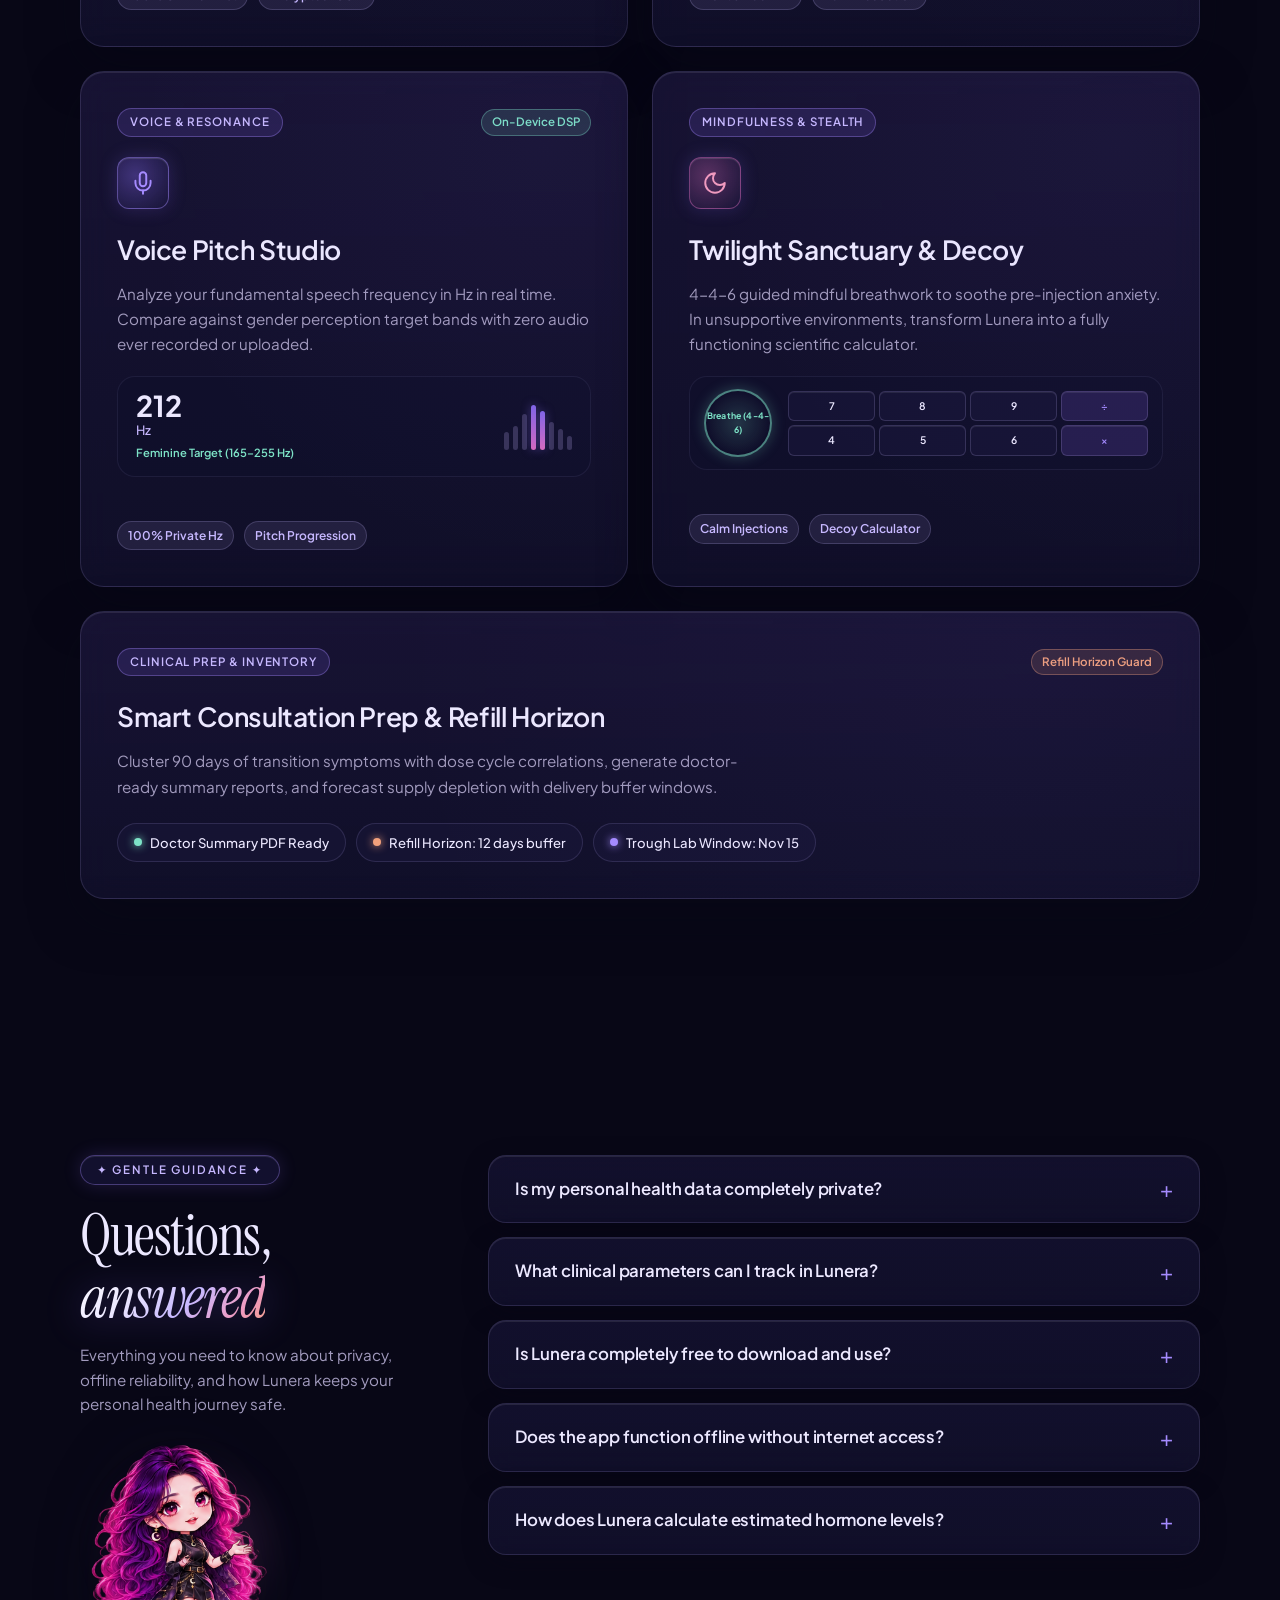
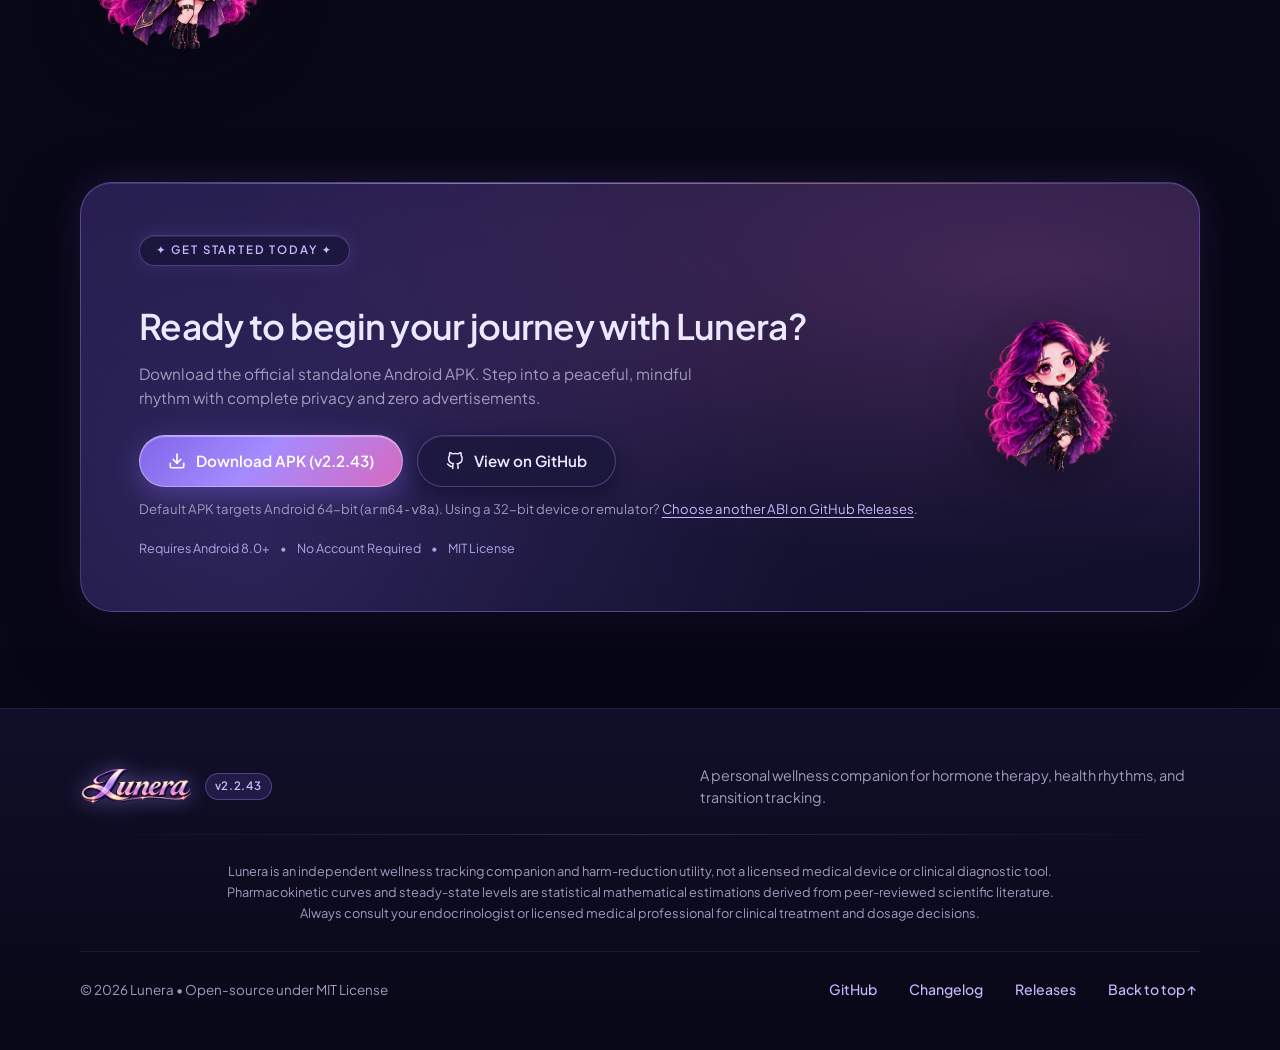
==== commit 74f6fa8d: "style: Celestial Reverie palette, full-bleed Android launcher icons, and legacy asset cleanup (v2.2." ====
--- a/docs/index.html
+++ b/docs/index.html
@@ -44,7 +44,7 @@
     <div class="nav-wrap">
       <a class="logo" href="#home" aria-label="Lunera home">
         <img src="images/lunera_text.png" alt="Lunera" class="logo-wordmark-img">
-        <span class="app-version-tag">v2.2.41</span>
+        <span class="app-version-tag">v2.2.43</span>
       </a>
       <nav aria-label="Main Navigation">
         <ul class="nav-list">
@@ -82,7 +82,7 @@
           <li><a class="mobile-nav-link" href="#faq">FAQ</a></li>
         </ul>
         <a class="btn btn-primary mobile-nav-cta apk-download-btn" href="https://github.com/valynlove/lunera/releases/latest/download/Lunera.apk">
-          <span>Download APK (v2.2.41)</span>
+          <span>Download APK (v2.2.43)</span>
         </a>
       </nav>
     </div>
@@ -109,7 +109,7 @@
       <div class="hero-copy">
         <div class="hero-kicker">
           <span class="kicker-glow-dot" aria-hidden="true"></span>
-          <span>Version 2.2.41 · 100% Offline-First Care</span>
+          <span>Version 2.2.43 · 100% Offline-First Care</span>
         </div>
         <h1 class="hero-title">
           Your Journey,<br>
@@ -1116,7 +1116,7 @@
               <polyline points="7 10 12 15 17 10"/>
               <line x1="12" y1="15" x2="12" y2="3"/>
             </svg>
-            <span>Download APK (v2.2.41)</span>
+            <span>Download APK (v2.2.43)</span>
           </a>
           <a class="btn btn-secondary" href="https://github.com/valynlove/lunera" target="_blank" rel="noopener noreferrer">
             <svg class="btn-svg-ico" viewBox="0 0 24 24" fill="none" stroke="currentColor" stroke-width="2" stroke-linecap="round" stroke-linejoin="round" aria-hidden="true">
@@ -1150,7 +1150,7 @@
       <div class="footer-brand-row">
         <div class="footer-logo">
           <img src="images/lunera_text.png" alt="Lunera" class="footer-wordmark-img">
-          <span class="app-version-tag">v2.2.41</span>
+          <span class="app-version-tag">v2.2.43</span>
         </div>
         <p class="footer-tagline">
           A personal wellness companion for hormone therapy, health rhythms, and transition tracking.
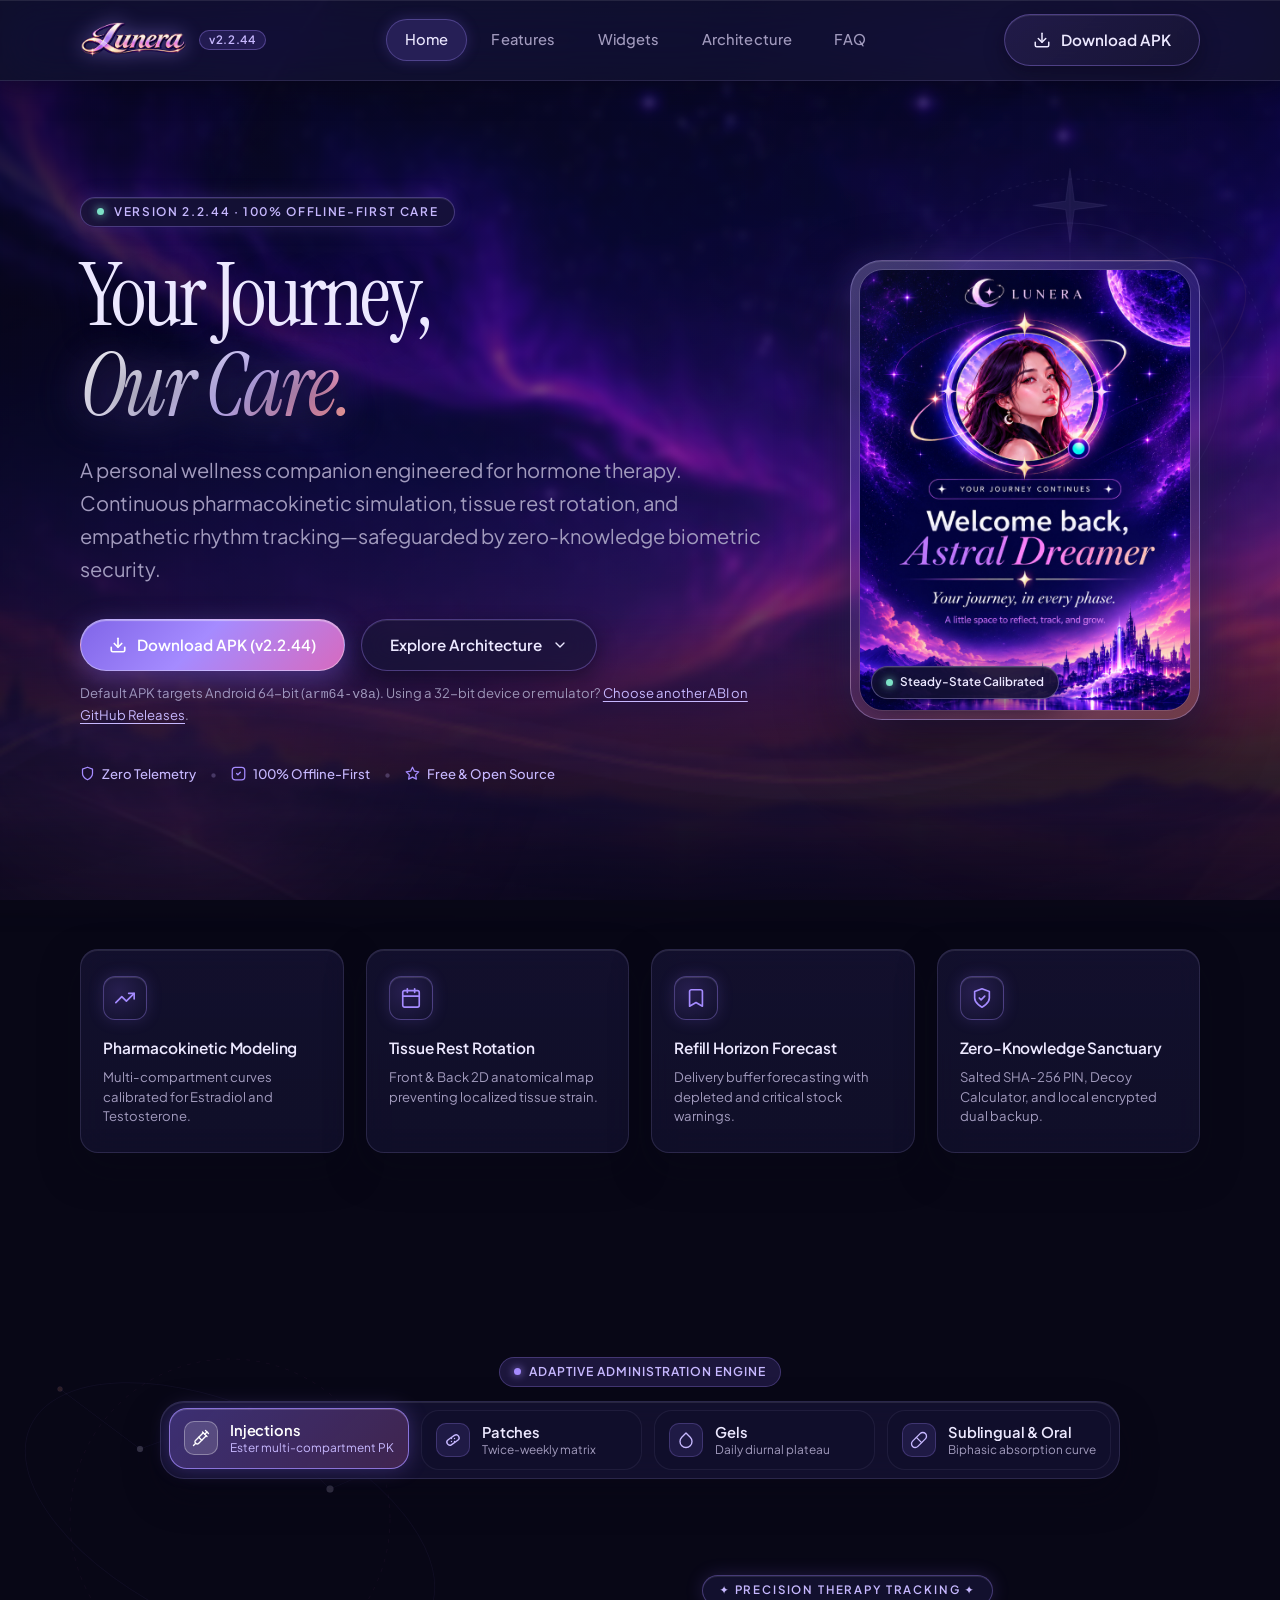
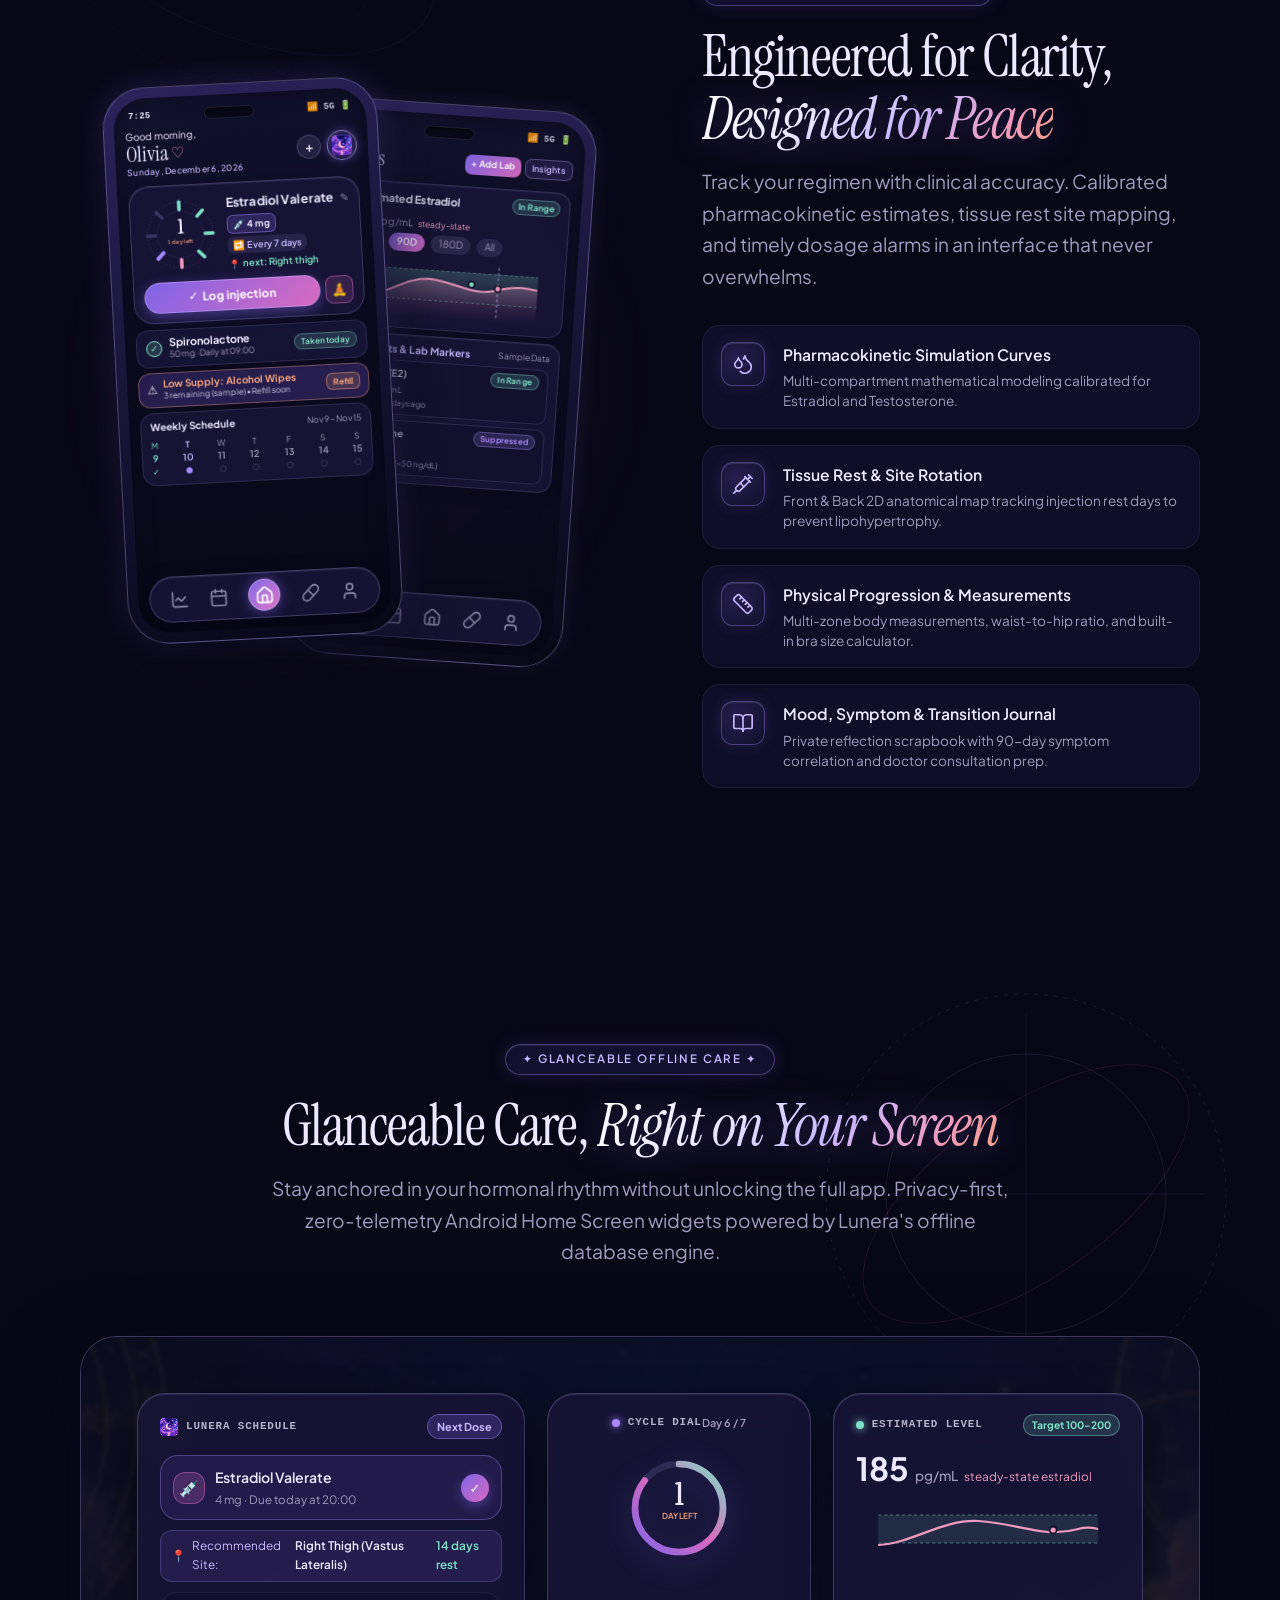
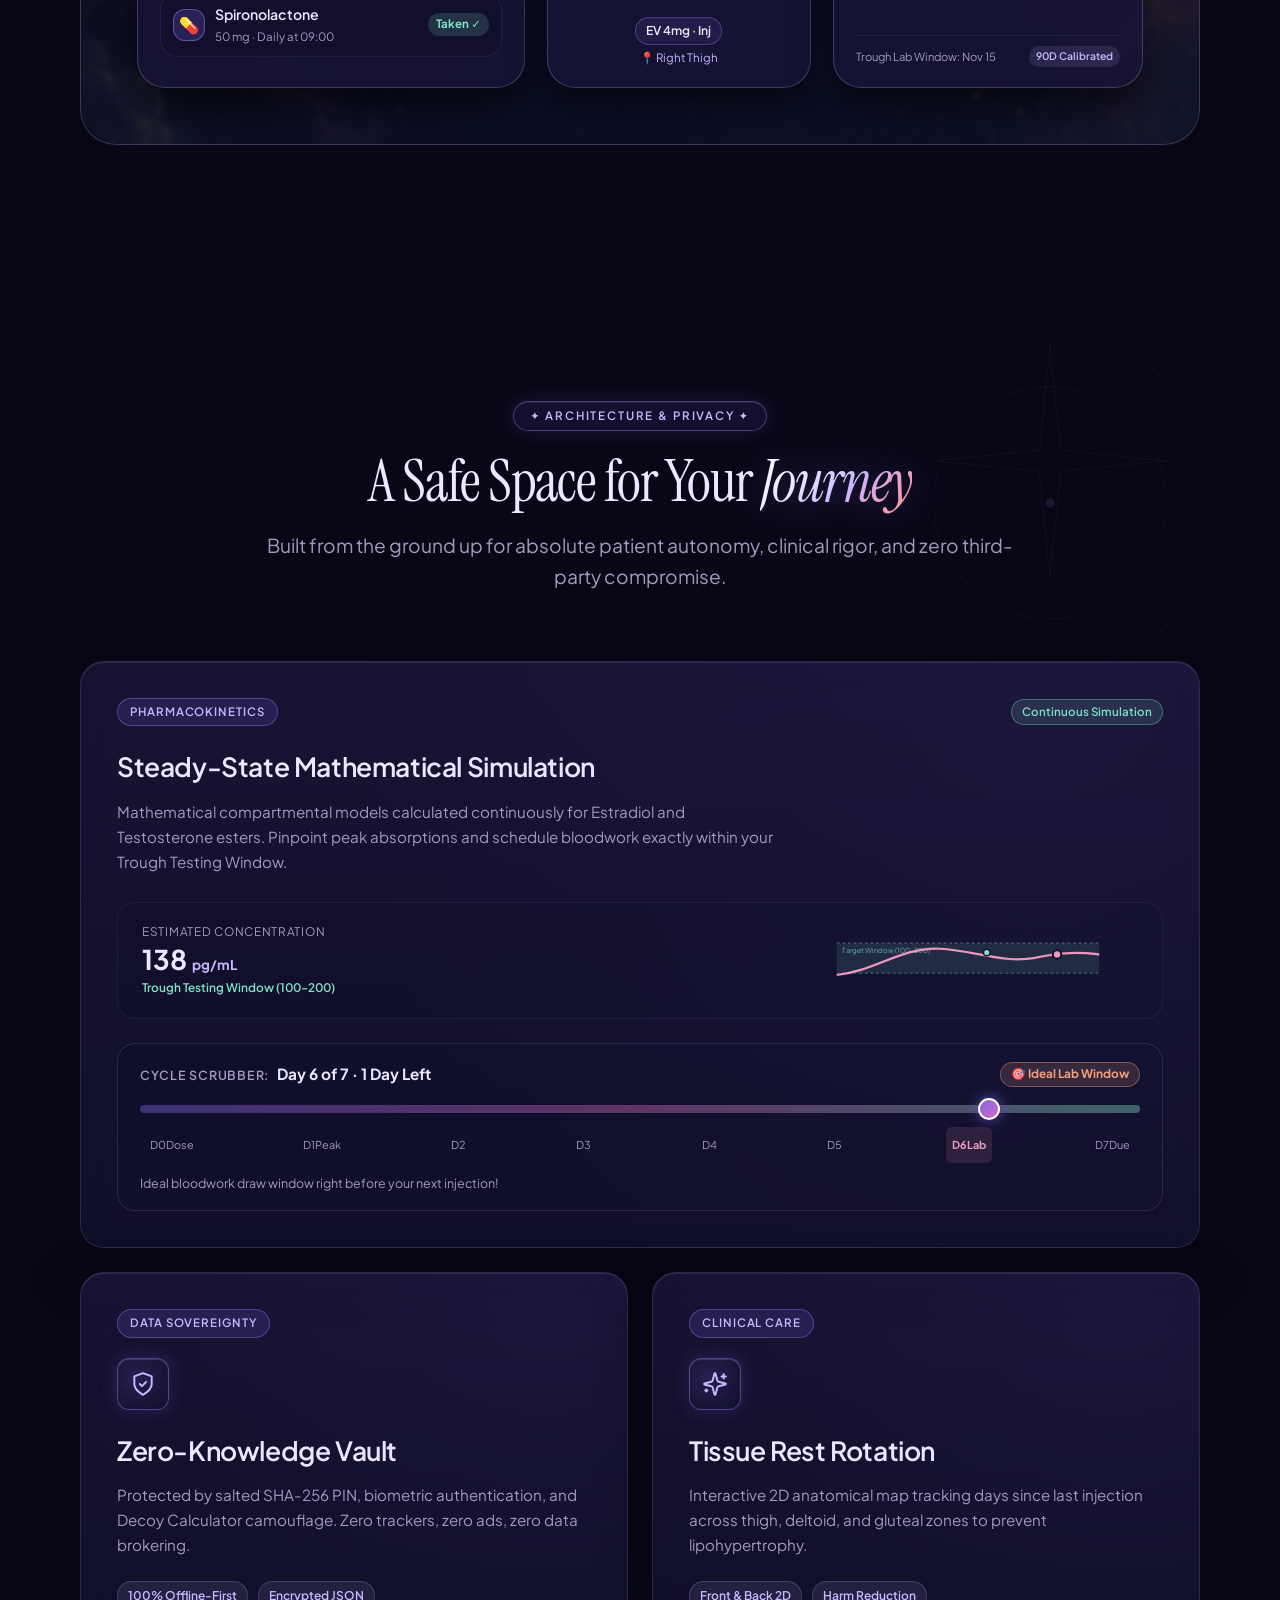
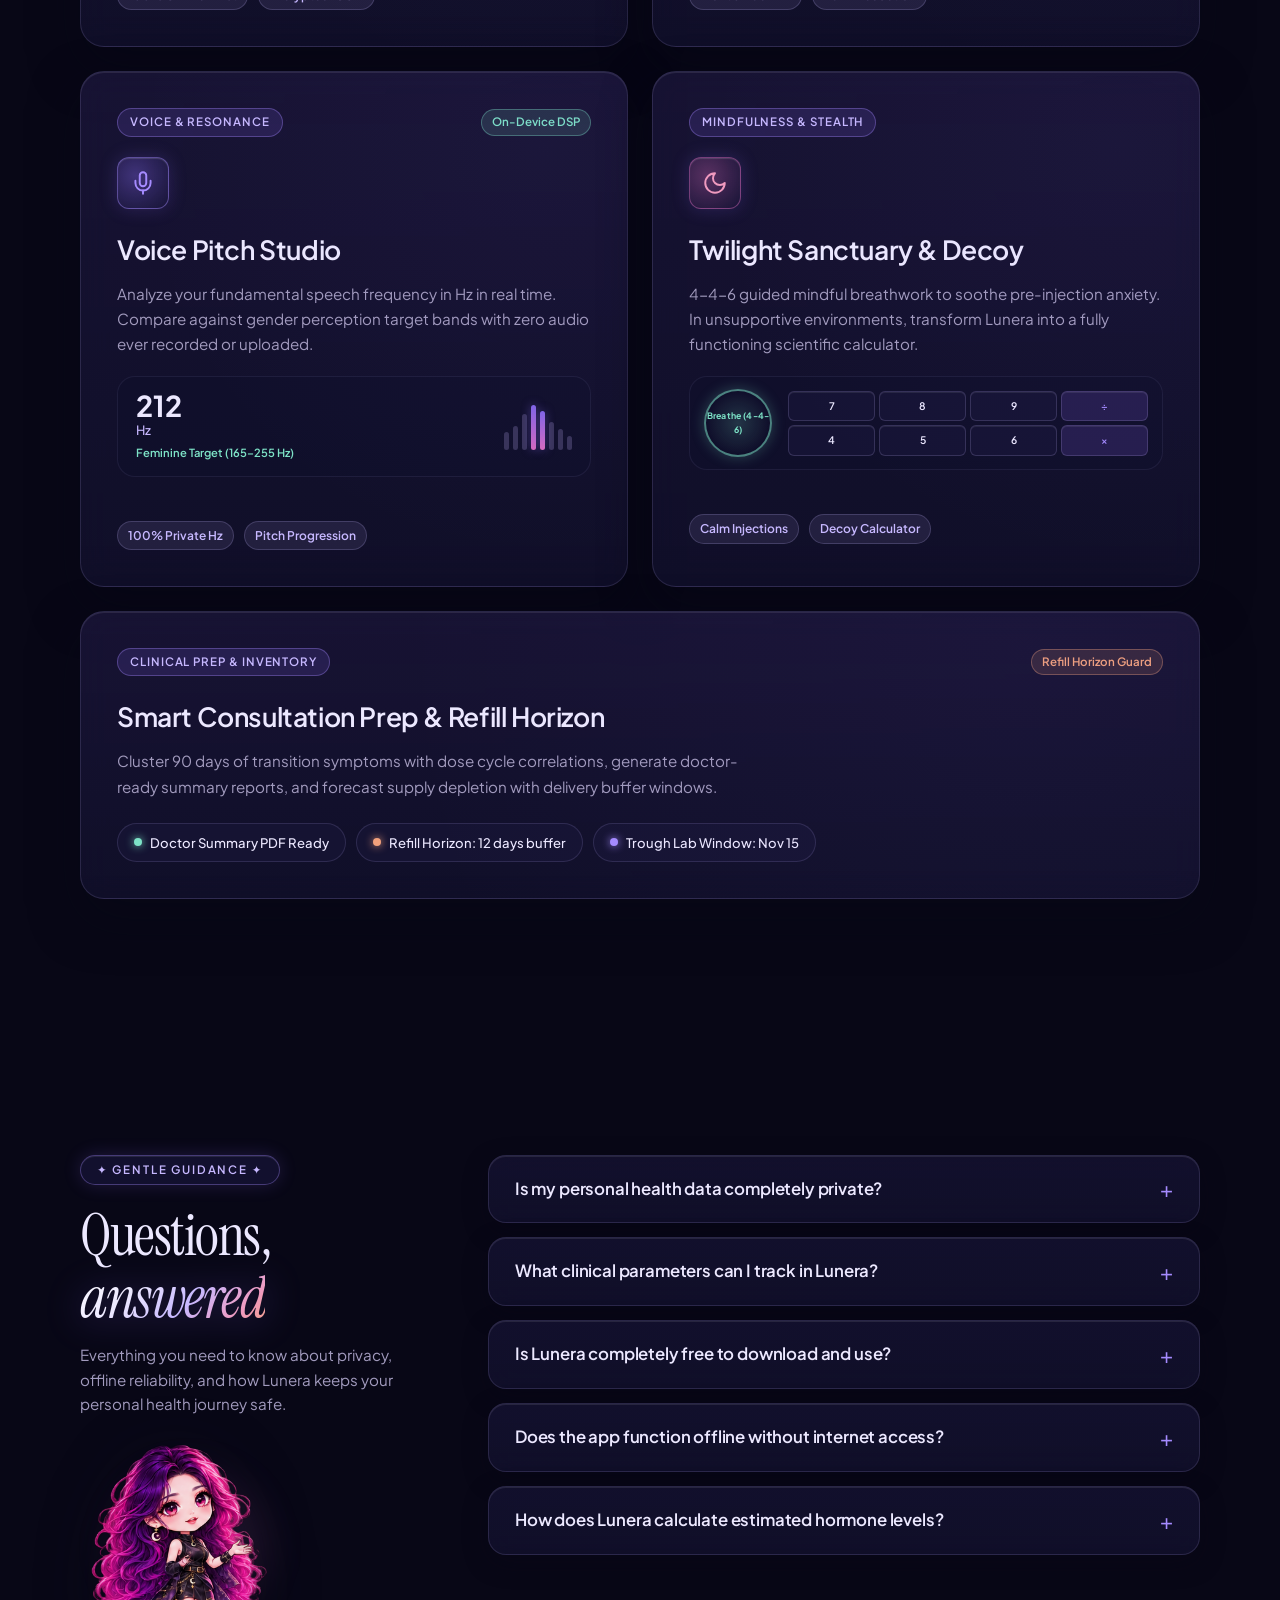
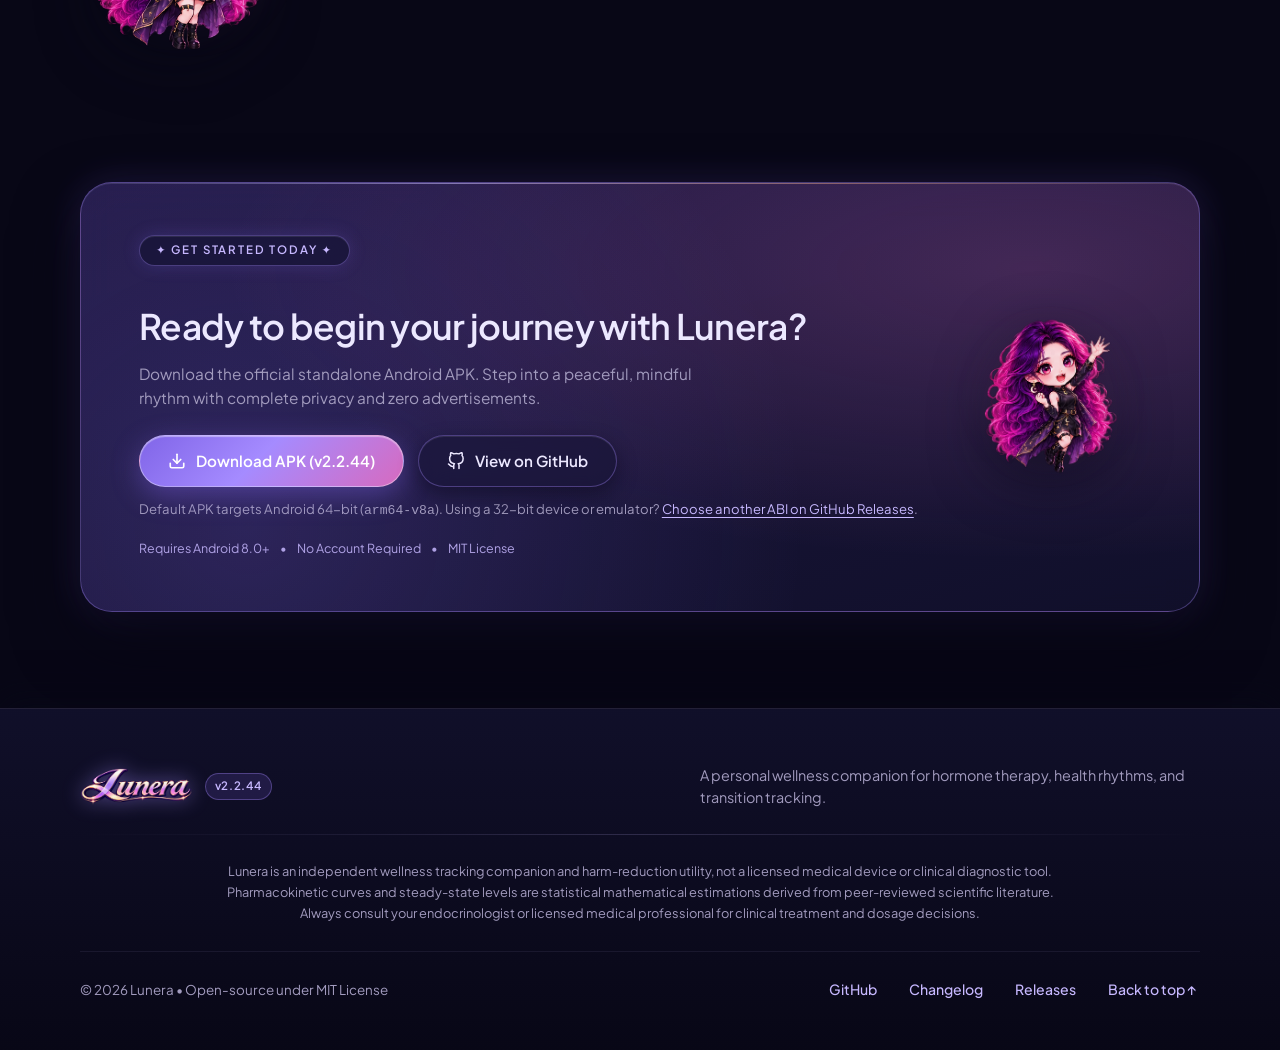
==== commit b15fe53a: "fix: restore Lunera wordmark Android launcher icons with clean transparent corners (v2.2.44)" ====
--- a/docs/index.html
+++ b/docs/index.html
@@ -44,7 +44,7 @@
     <div class="nav-wrap">
       <a class="logo" href="#home" aria-label="Lunera home">
         <img src="images/lunera_text.png" alt="Lunera" class="logo-wordmark-img">
-        <span class="app-version-tag">v2.2.43</span>
+        <span class="app-version-tag">v2.2.44</span>
       </a>
       <nav aria-label="Main Navigation">
         <ul class="nav-list">
@@ -82,7 +82,7 @@
           <li><a class="mobile-nav-link" href="#faq">FAQ</a></li>
         </ul>
         <a class="btn btn-primary mobile-nav-cta apk-download-btn" href="https://github.com/valynlove/lunera/releases/latest/download/Lunera.apk">
-          <span>Download APK (v2.2.43)</span>
+          <span>Download APK (v2.2.44)</span>
         </a>
       </nav>
     </div>
@@ -109,7 +109,7 @@
       <div class="hero-copy">
         <div class="hero-kicker">
           <span class="kicker-glow-dot" aria-hidden="true"></span>
-          <span>Version 2.2.43 · 100% Offline-First Care</span>
+          <span>Version 2.2.44 · 100% Offline-First Care</span>
         </div>
         <h1 class="hero-title">
           Your Journey,<br>
@@ -1116,7 +1116,7 @@
               <polyline points="7 10 12 15 17 10"/>
               <line x1="12" y1="15" x2="12" y2="3"/>
             </svg>
-            <span>Download APK (v2.2.43)</span>
+            <span>Download APK (v2.2.44)</span>
           </a>
           <a class="btn btn-secondary" href="https://github.com/valynlove/lunera" target="_blank" rel="noopener noreferrer">
             <svg class="btn-svg-ico" viewBox="0 0 24 24" fill="none" stroke="currentColor" stroke-width="2" stroke-linecap="round" stroke-linejoin="round" aria-hidden="true">
@@ -1150,7 +1150,7 @@
       <div class="footer-brand-row">
         <div class="footer-logo">
           <img src="images/lunera_text.png" alt="Lunera" class="footer-wordmark-img">
-          <span class="app-version-tag">v2.2.43</span>
+          <span class="app-version-tag">v2.2.44</span>
         </div>
         <p class="footer-tagline">
           A personal wellness companion for hormone therapy, health rhythms, and transition tracking.
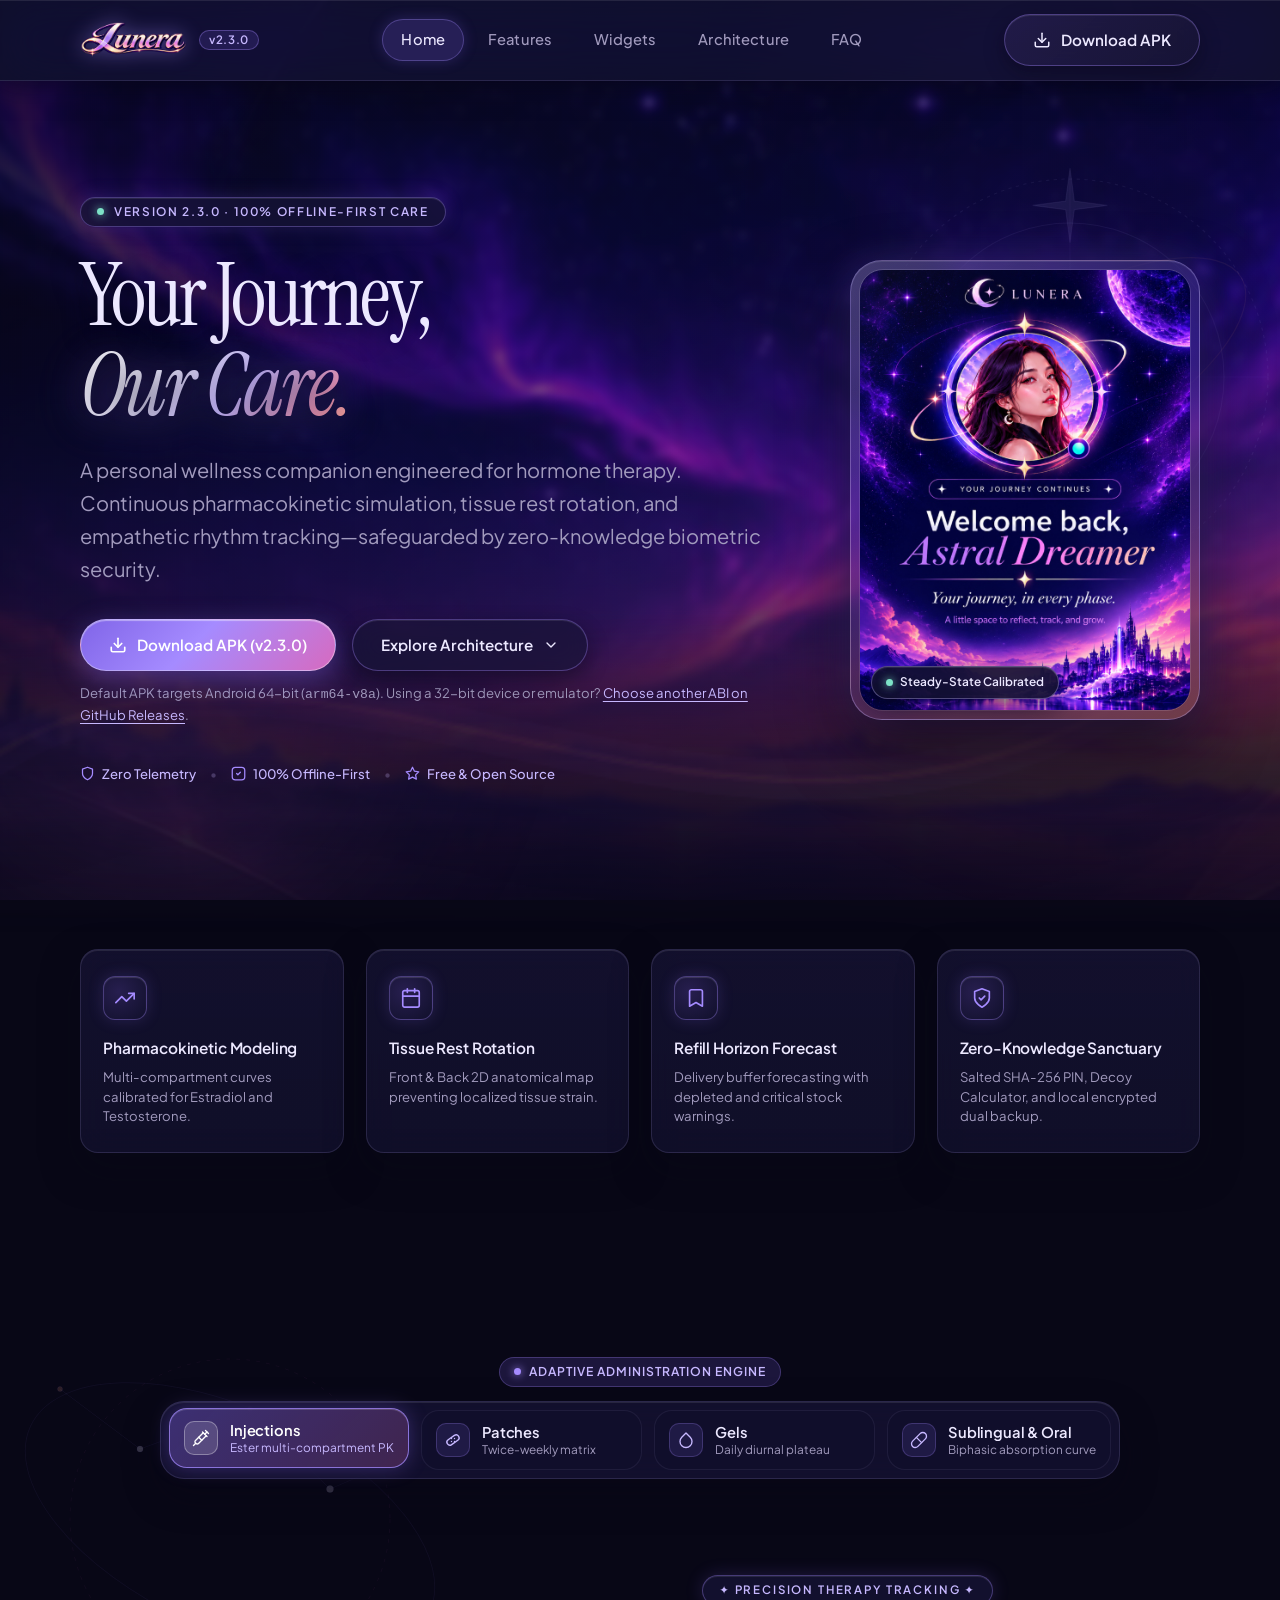
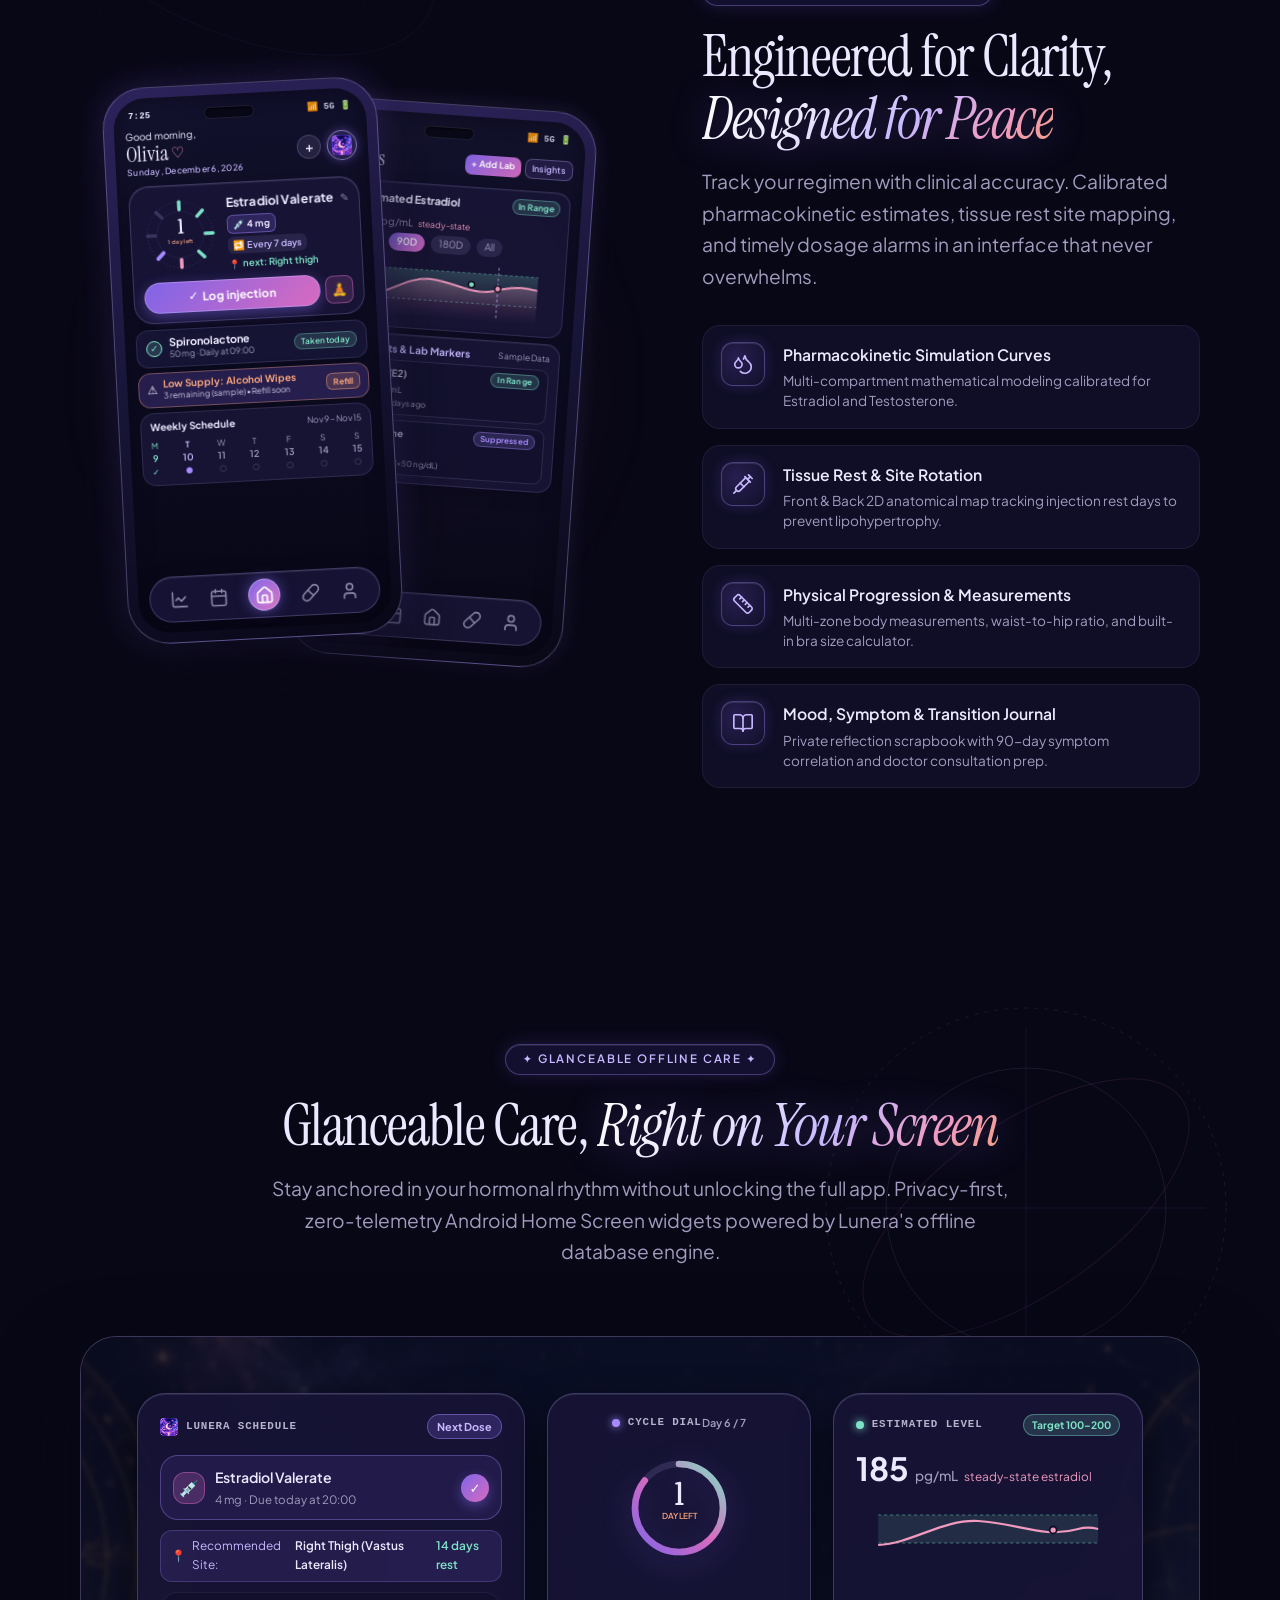
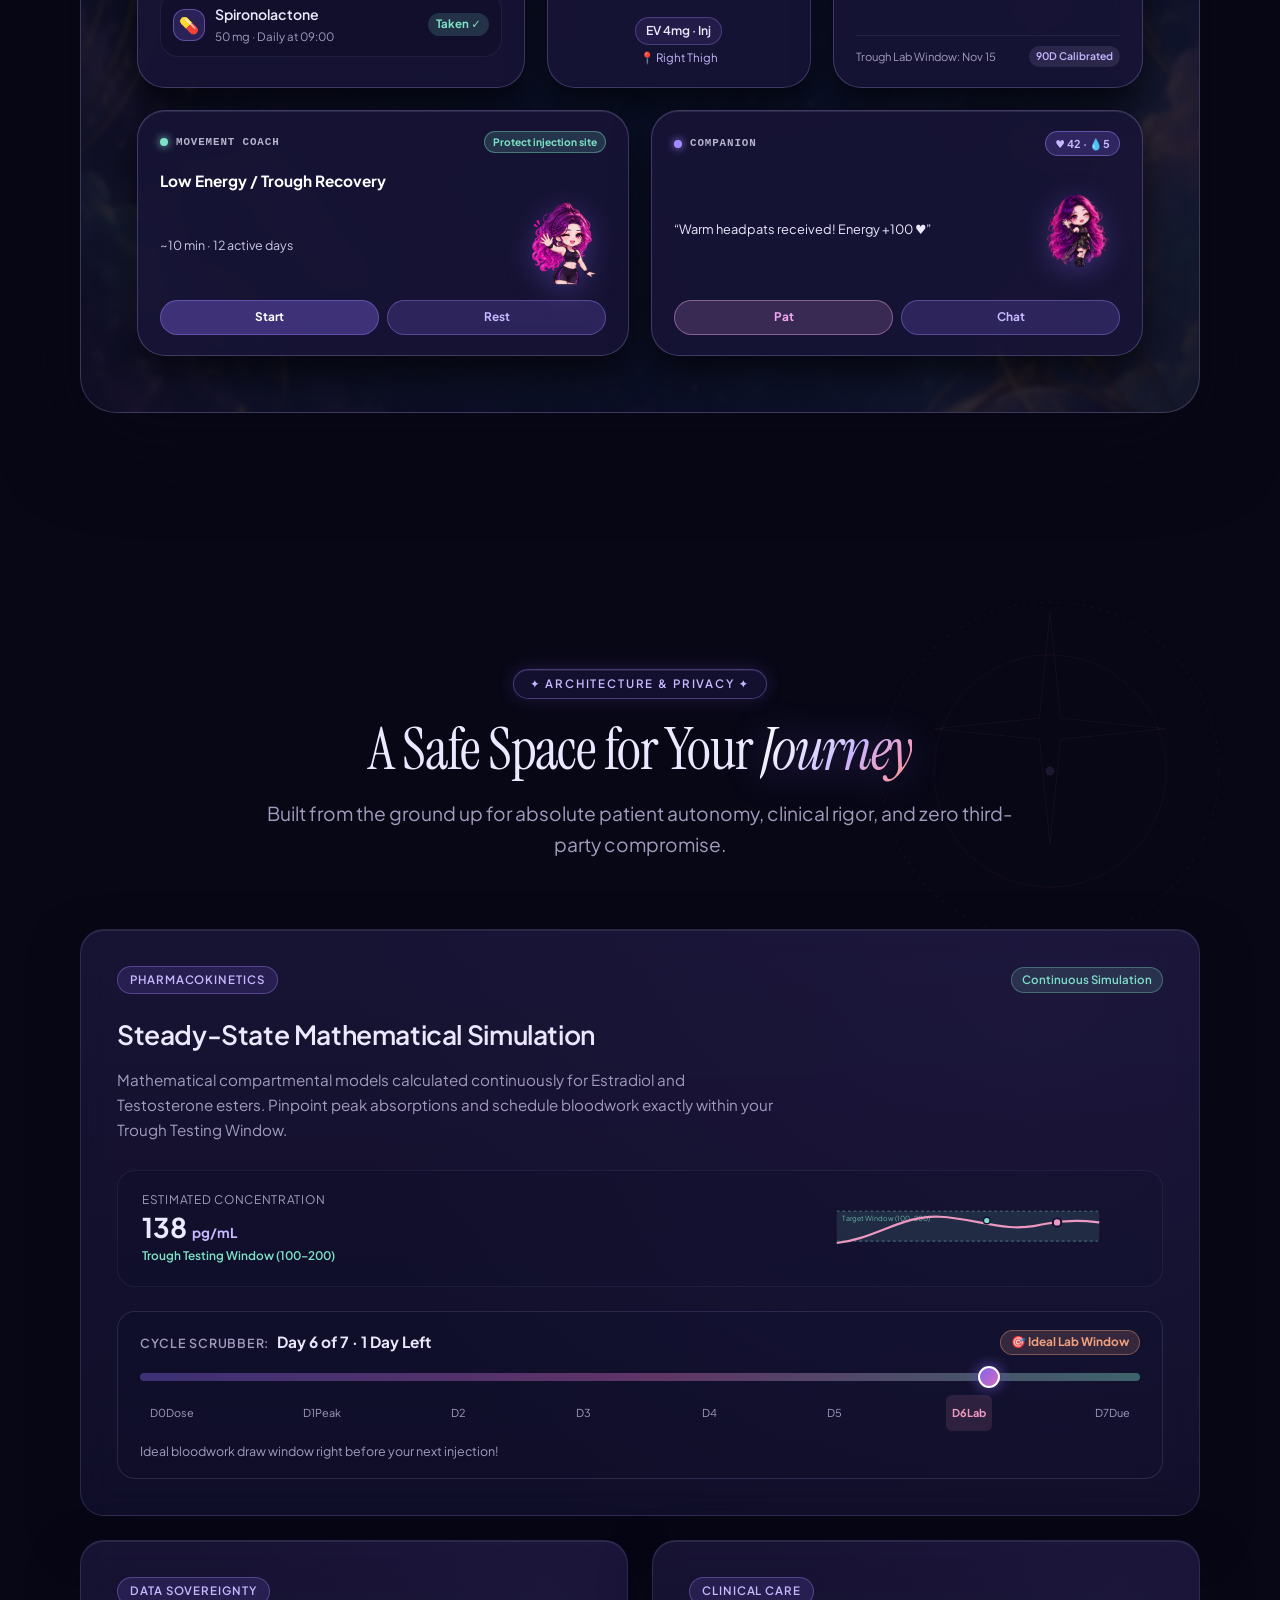
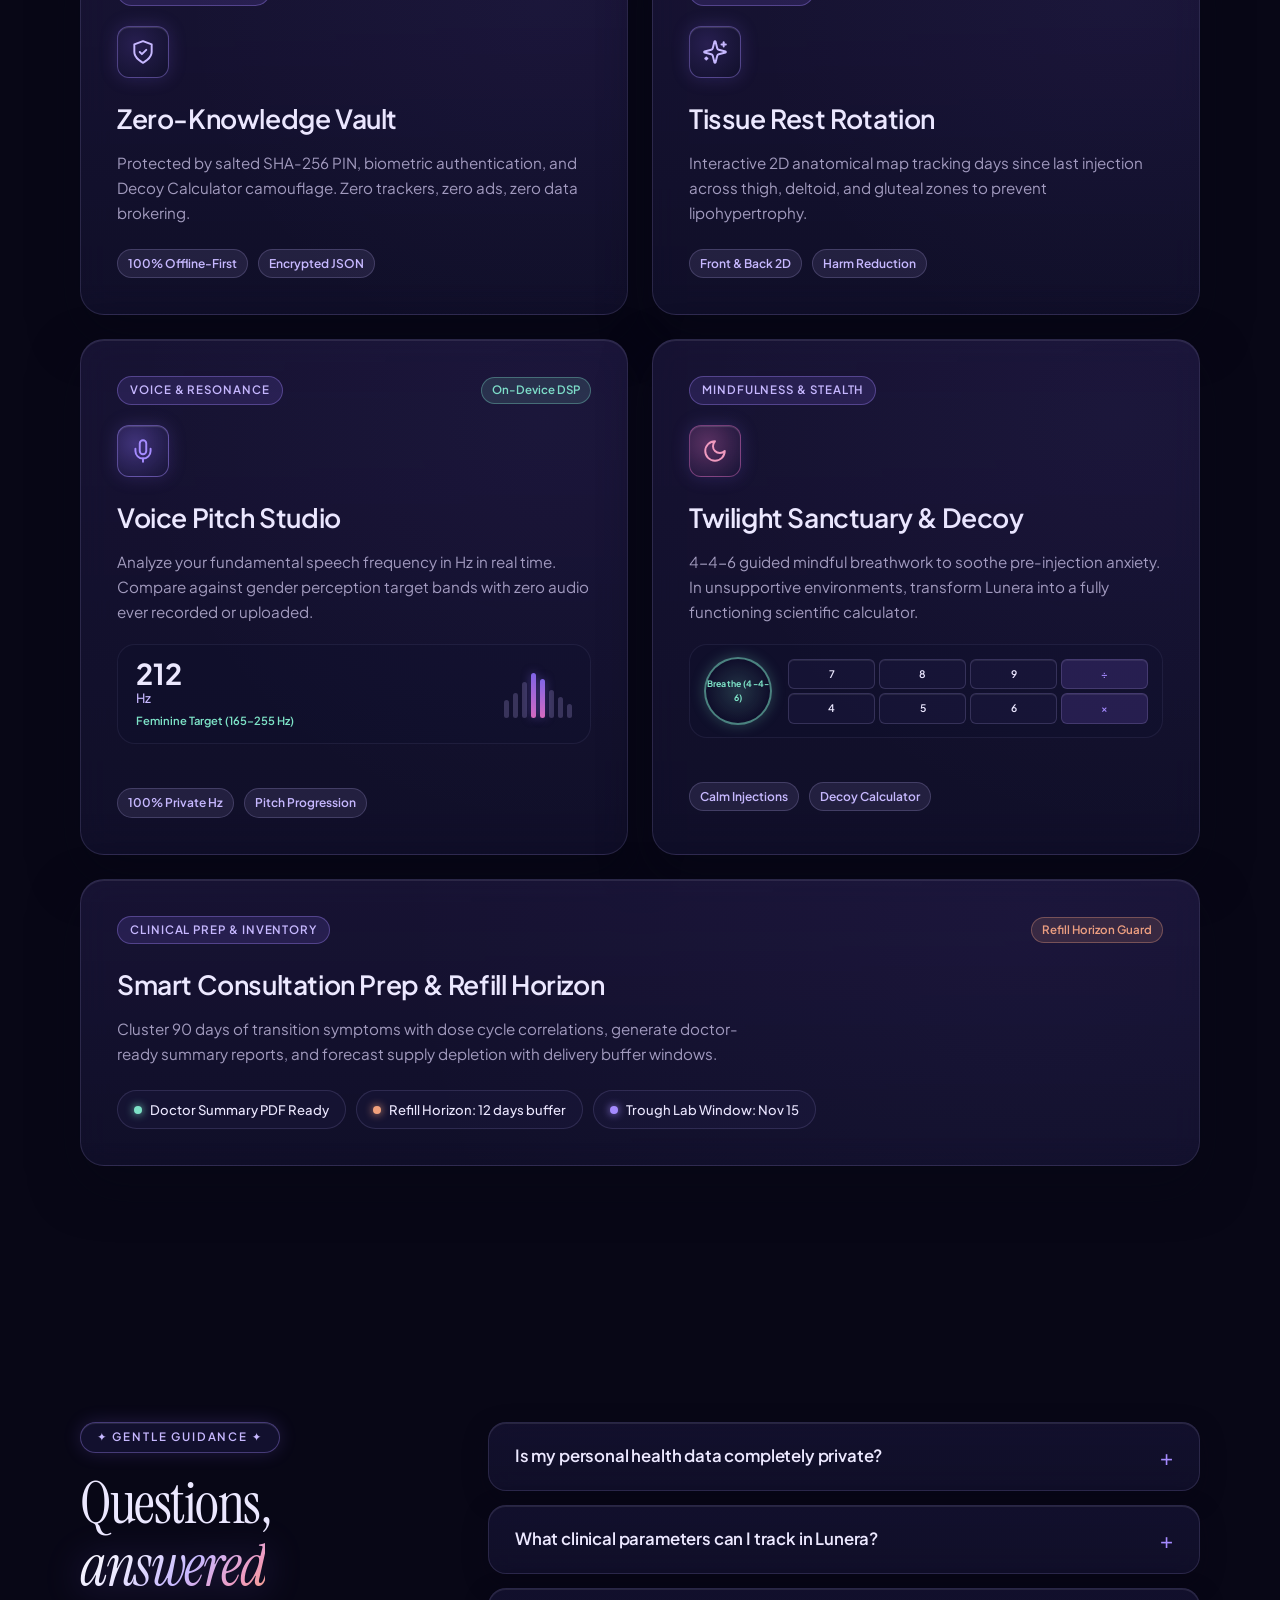
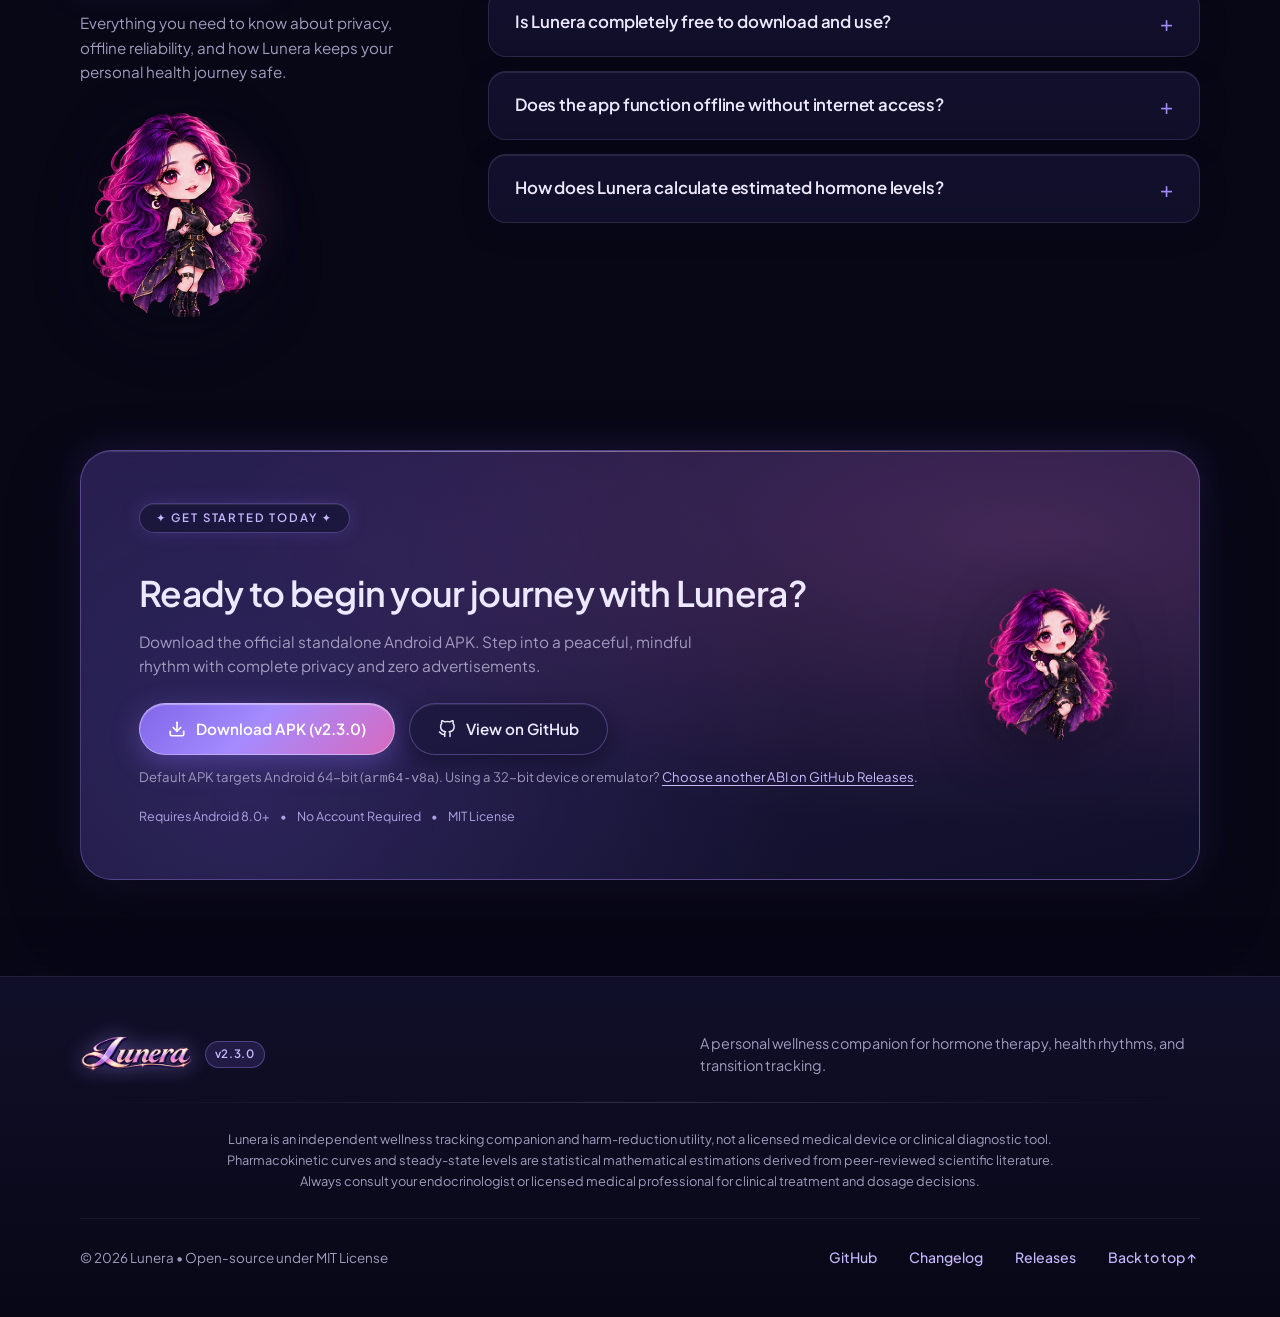
==== commit 99ee7229: "feat: cycle-aware insights, smart vial radar, interactive companion widget, daily ritual, and journe" ====
--- a/docs/index.html
+++ b/docs/index.html
@@ -44,7 +44,7 @@
     <div class="nav-wrap">
       <a class="logo" href="#home" aria-label="Lunera home">
         <img src="images/lunera_text.png" alt="Lunera" class="logo-wordmark-img">
-        <span class="app-version-tag">v2.2.44</span>
+        <span class="app-version-tag">v2.3.0</span>
       </a>
       <nav aria-label="Main Navigation">
         <ul class="nav-list">
@@ -82,7 +82,7 @@
           <li><a class="mobile-nav-link" href="#faq">FAQ</a></li>
         </ul>
         <a class="btn btn-primary mobile-nav-cta apk-download-btn" href="https://github.com/valynlove/lunera/releases/latest/download/Lunera.apk">
-          <span>Download APK (v2.2.44)</span>
+          <span>Download APK (v2.3.0)</span>
         </a>
       </nav>
     </div>
@@ -109,7 +109,7 @@
       <div class="hero-copy">
         <div class="hero-kicker">
           <span class="kicker-glow-dot" aria-hidden="true"></span>
-          <span>Version 2.2.44 · 100% Offline-First Care</span>
+          <span>Version 2.3.0 · 100% Offline-First Care</span>
         </div>
         <h1 class="hero-title">
           Your Journey,<br>
@@ -795,6 +795,51 @@
             <div class="widget-level-footer">
               <span>Trough Lab Window: Nov 15</span>
               <span class="widget-footer-pill">90D Calibrated</span>
+            </div>
+          </div>
+        </div>
+
+        <div class="widgets-grid widgets-grid-secondary">
+          <!-- Widget 4: WorkoutWidget (Movement Coach) -->
+          <div class="widget-card widget-mascot-card">
+            <div class="widget-hdr">
+              <div class="widget-brand">
+                <span class="widget-brand-dot mint"></span>
+                <span class="widget-brand-name">MOVEMENT COACH</span>
+              </div>
+              <span class="widget-badge-mint">Protect injection site</span>
+            </div>
+            <div class="widget-mascot-title">Low Energy / Trough Recovery</div>
+            <div class="widget-mascot-body">
+              <div class="widget-mascot-copy">
+                <span class="widget-mascot-sub">~10 min · 12 active days</span>
+              </div>
+              <img class="widget-mascot-img" src="images/companion/coach_greet.png" alt="Lunera Movement Coach mascot" loading="lazy">
+            </div>
+            <div class="widget-action-row">
+              <span class="widget-action-btn primary">Start</span>
+              <span class="widget-action-btn">Rest</span>
+            </div>
+          </div>
+
+          <!-- Widget 5: CompanionWidget (Interactive Mascot) -->
+          <div class="widget-card widget-mascot-card">
+            <div class="widget-hdr">
+              <div class="widget-brand">
+                <span class="widget-brand-dot"></span>
+                <span class="widget-brand-name">COMPANION</span>
+              </div>
+              <span class="widget-pill-active">♥ 42 · 💧5</span>
+            </div>
+            <div class="widget-mascot-body">
+              <div class="widget-mascot-copy">
+                <p class="widget-mascot-speech">“Warm headpats received! Energy +100 ♥”</p>
+              </div>
+              <img class="widget-mascot-img" src="images/companion/wave.png" alt="Lunera interactive companion mascot" loading="lazy">
+            </div>
+            <div class="widget-action-row">
+              <span class="widget-action-btn rose">Pat</span>
+              <span class="widget-action-btn">Chat</span>
             </div>
           </div>
         </div>
@@ -1116,7 +1161,7 @@
               <polyline points="7 10 12 15 17 10"/>
               <line x1="12" y1="15" x2="12" y2="3"/>
             </svg>
-            <span>Download APK (v2.2.44)</span>
+            <span>Download APK (v2.3.0)</span>
           </a>
           <a class="btn btn-secondary" href="https://github.com/valynlove/lunera" target="_blank" rel="noopener noreferrer">
             <svg class="btn-svg-ico" viewBox="0 0 24 24" fill="none" stroke="currentColor" stroke-width="2" stroke-linecap="round" stroke-linejoin="round" aria-hidden="true">
@@ -1150,7 +1195,7 @@
       <div class="footer-brand-row">
         <div class="footer-logo">
           <img src="images/lunera_text.png" alt="Lunera" class="footer-wordmark-img">
-          <span class="app-version-tag">v2.2.44</span>
+          <span class="app-version-tag">v2.3.0</span>
         </div>
         <p class="footer-tagline">
           A personal wellness companion for hormone therapy, health rhythms, and transition tracking.
--- a/docs/style.css
+++ b/docs/style.css
@@ -3072,6 +3072,80 @@
   border-radius: var(--radius-full);
 }
 
+.widgets-grid-secondary {
+  grid-template-columns: repeat(2, 1fr);
+  margin-top: 22px;
+}
+
+.widget-mascot-title {
+  font-size: 0.96rem;
+  font-weight: 700;
+  color: #FFFFFF;
+  margin-bottom: 6px;
+}
+
+.widget-mascot-body {
+  display: flex;
+  align-items: center;
+  gap: 12px;
+  flex: 1;
+  min-height: 88px;
+}
+
+.widget-mascot-copy {
+  flex: 1;
+  min-width: 0;
+}
+
+.widget-mascot-sub {
+  font-size: 0.78rem;
+  color: rgba(236, 232, 255, 0.85);
+}
+
+.widget-mascot-speech {
+  margin: 0;
+  font-size: 0.8rem;
+  line-height: 1.4;
+  color: #ECE8FF;
+}
+
+.widget-mascot-img {
+  width: 84px;
+  height: 84px;
+  object-fit: contain;
+  flex-shrink: 0;
+  filter: drop-shadow(0 6px 14px rgba(128, 101, 232, 0.35));
+}
+
+.widget-action-row {
+  display: flex;
+  gap: 8px;
+  margin-top: 12px;
+}
+
+.widget-action-btn {
+  flex: 1;
+  text-align: center;
+  font-size: 0.74rem;
+  font-weight: 700;
+  padding: 7px 10px;
+  border-radius: var(--radius-full);
+  background: rgba(128, 101, 232, 0.22);
+  border: 1px solid rgba(165, 139, 255, 0.36);
+  color: var(--lavender);
+}
+
+.widget-action-btn.primary {
+  color: #FFFFFF;
+  background: rgba(128, 101, 232, 0.38);
+}
+
+.widget-action-btn.rose {
+  color: #F3A8F4;
+  border-color: rgba(243, 168, 244, 0.42);
+  background: rgba(243, 168, 244, 0.16);
+}
+
 /* ==========================================================================
    Interactive 7-Day Cycle Timeline Scrubber Bar
    ========================================================================== */
@@ -3456,7 +3530,8 @@
     grid-template-columns: repeat(2, 1fr);
   }
 
-  .widgets-grid {
+  .widgets-grid,
+  .widgets-grid-secondary {
     grid-template-columns: 1fr;
   }
 
